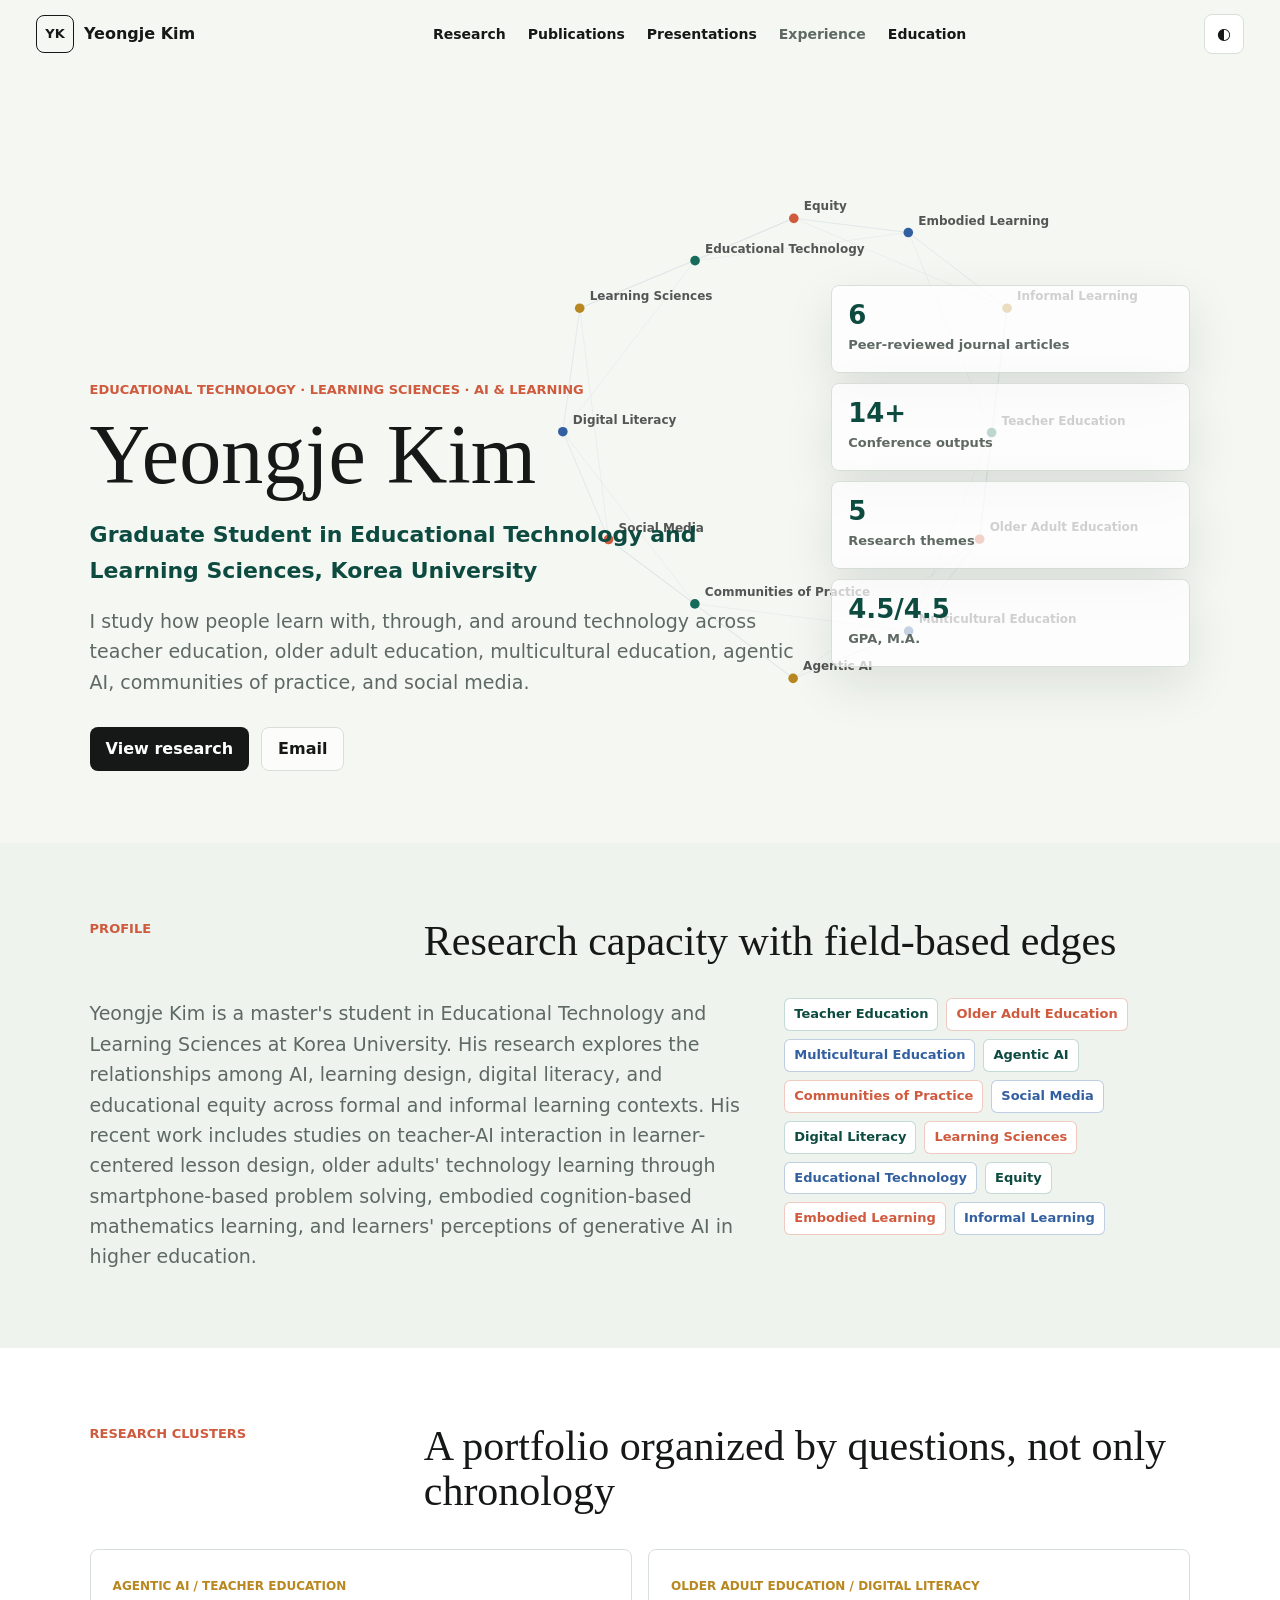
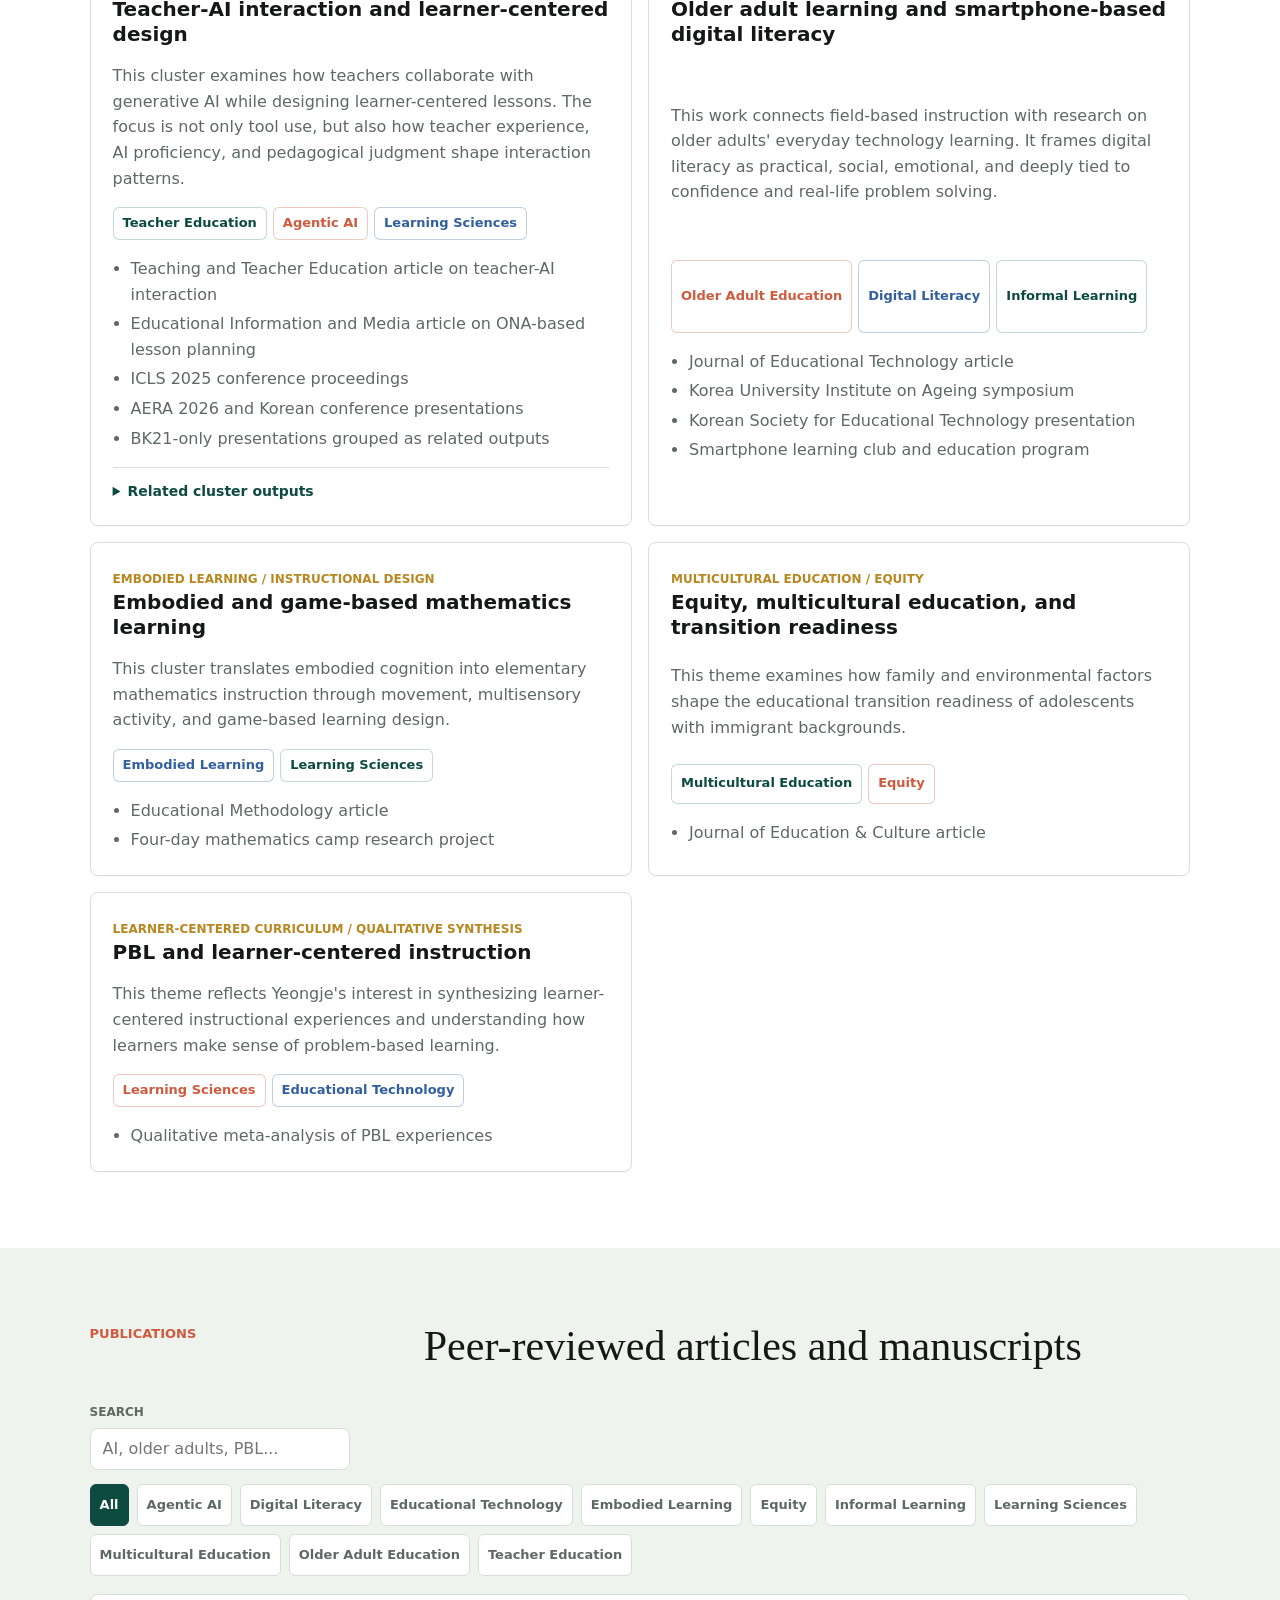
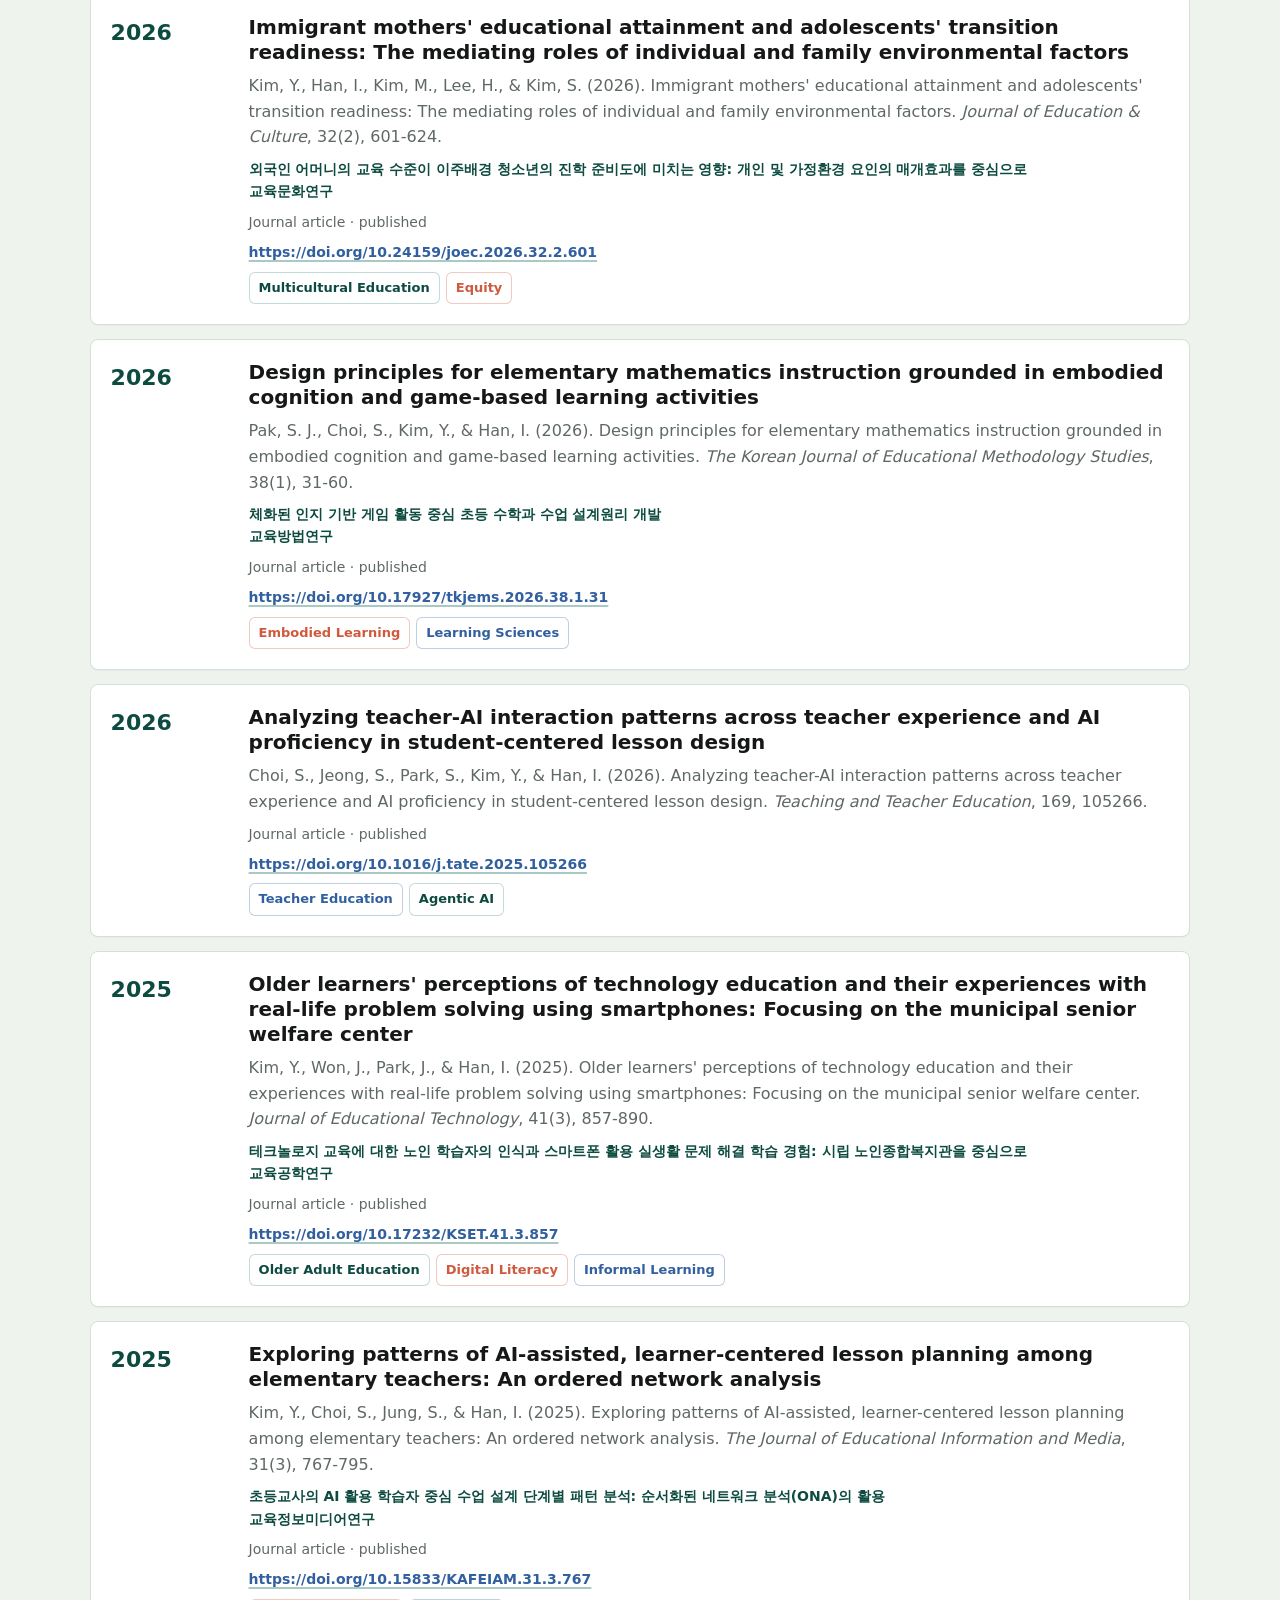
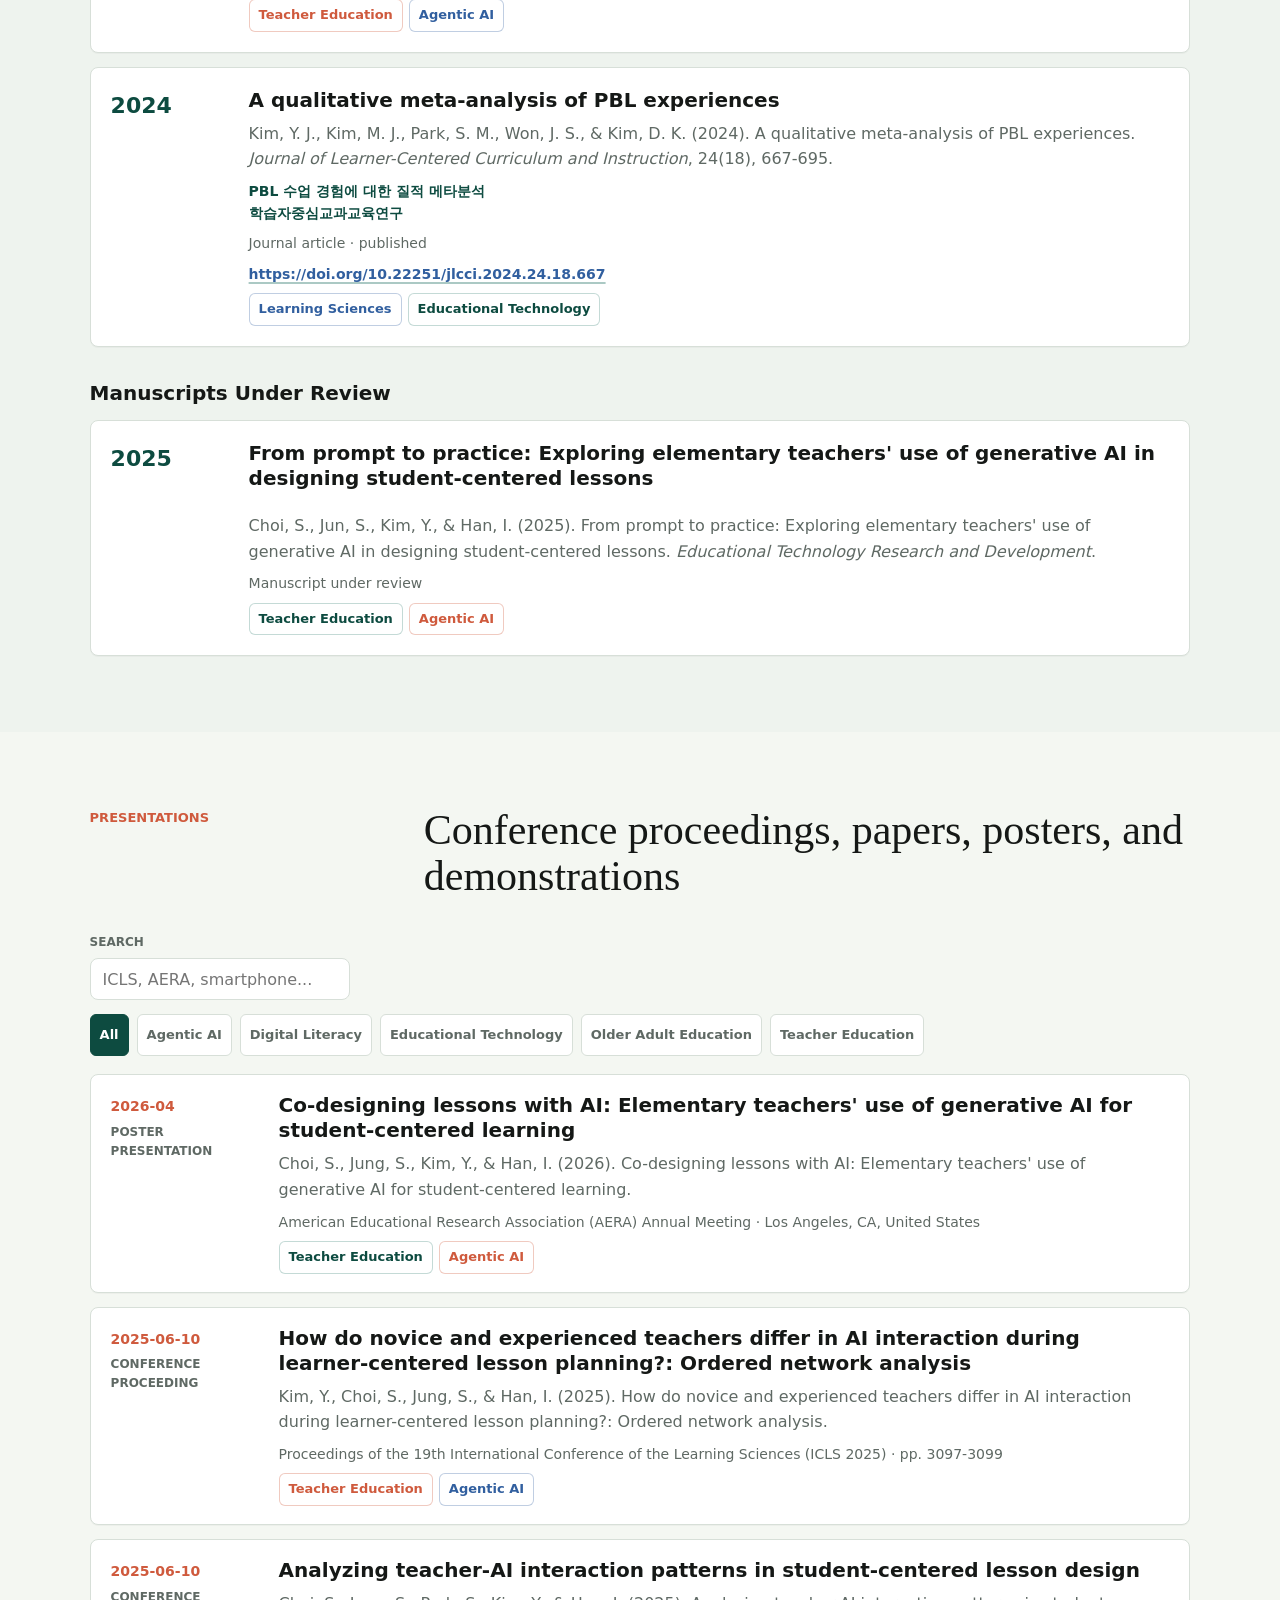
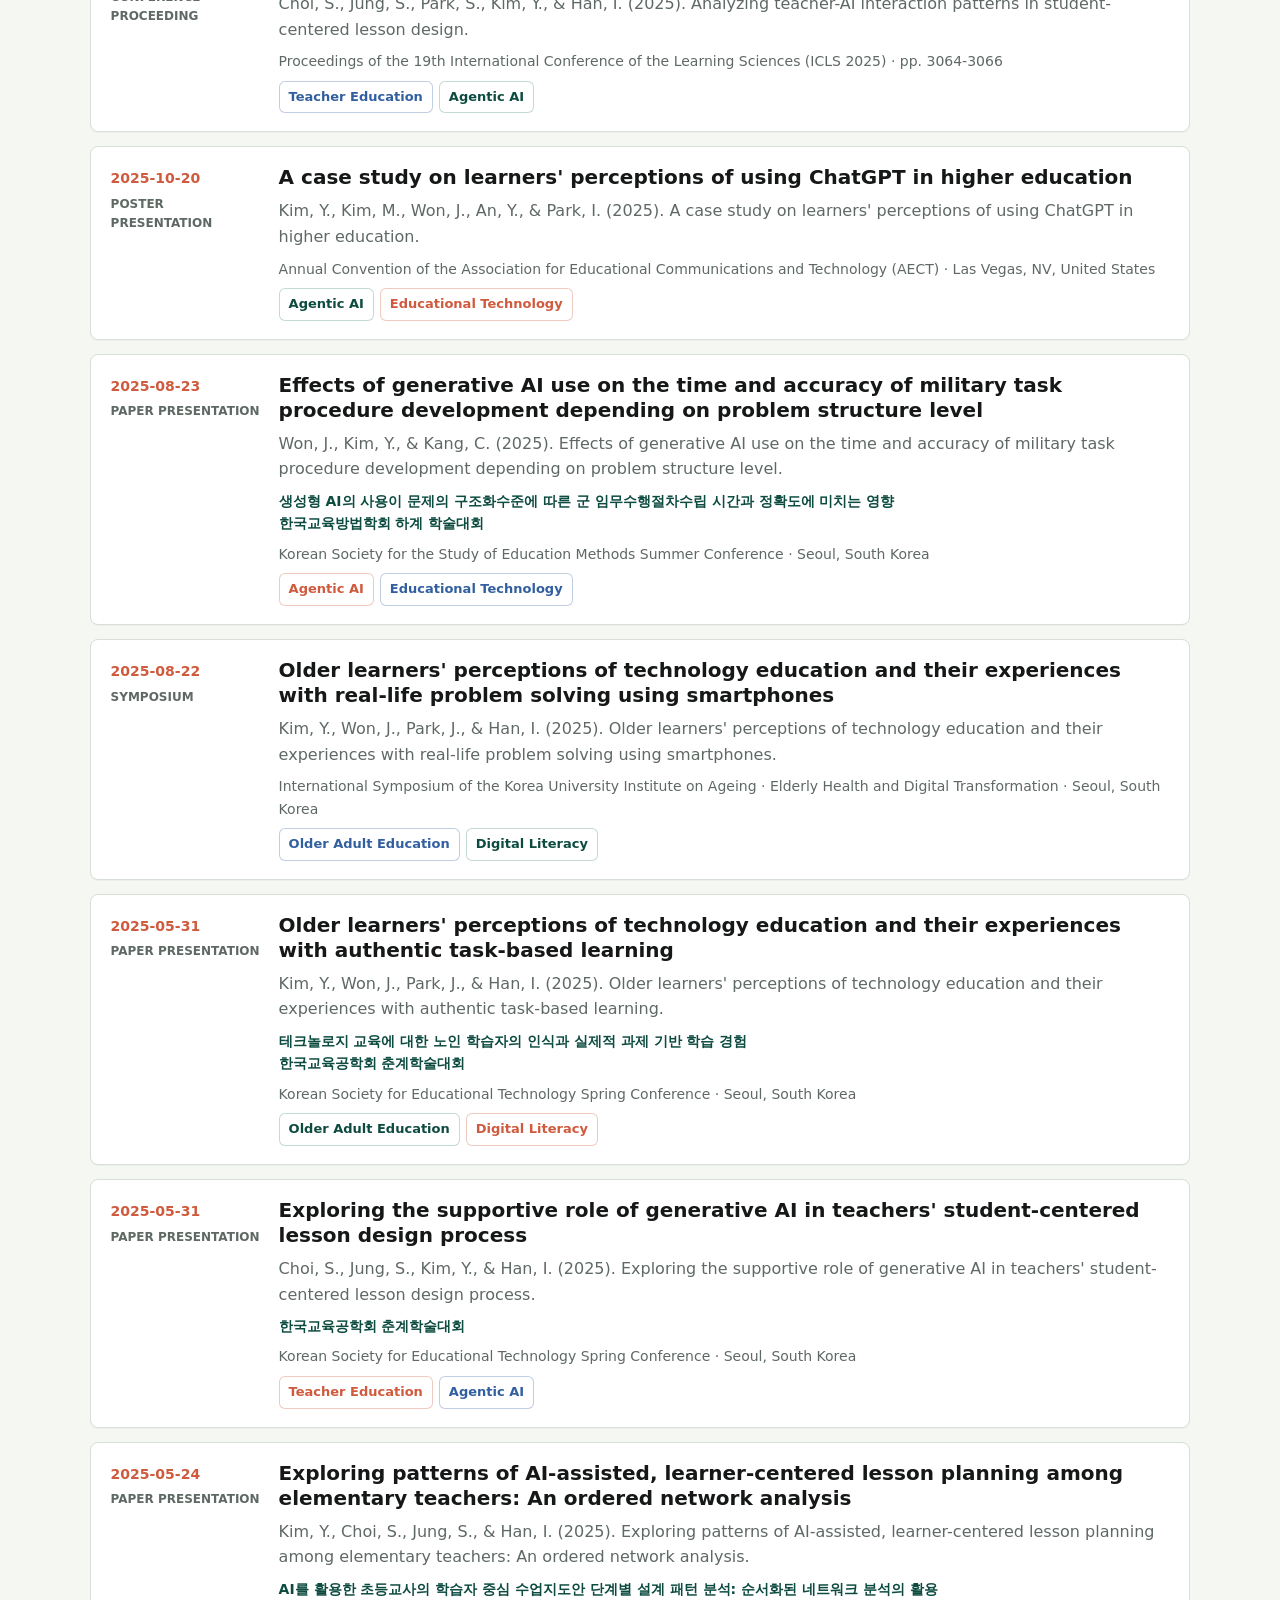
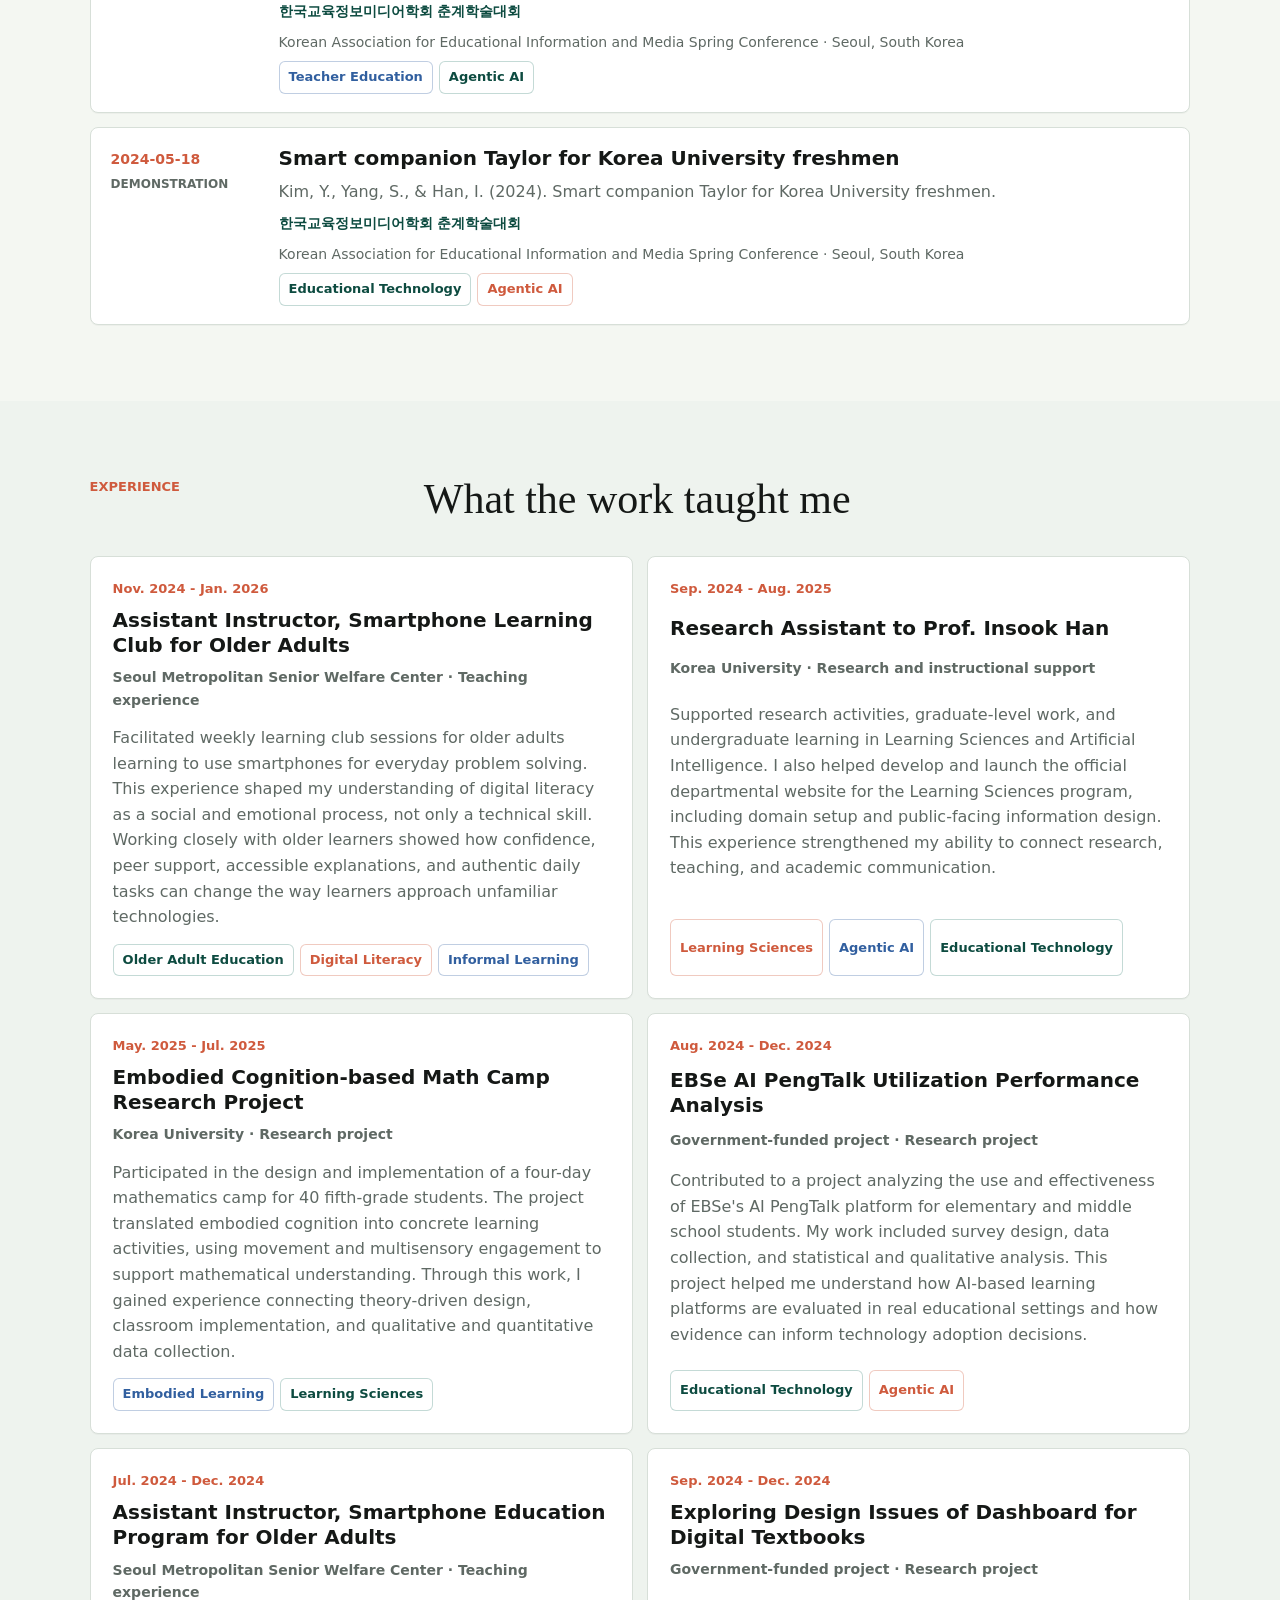
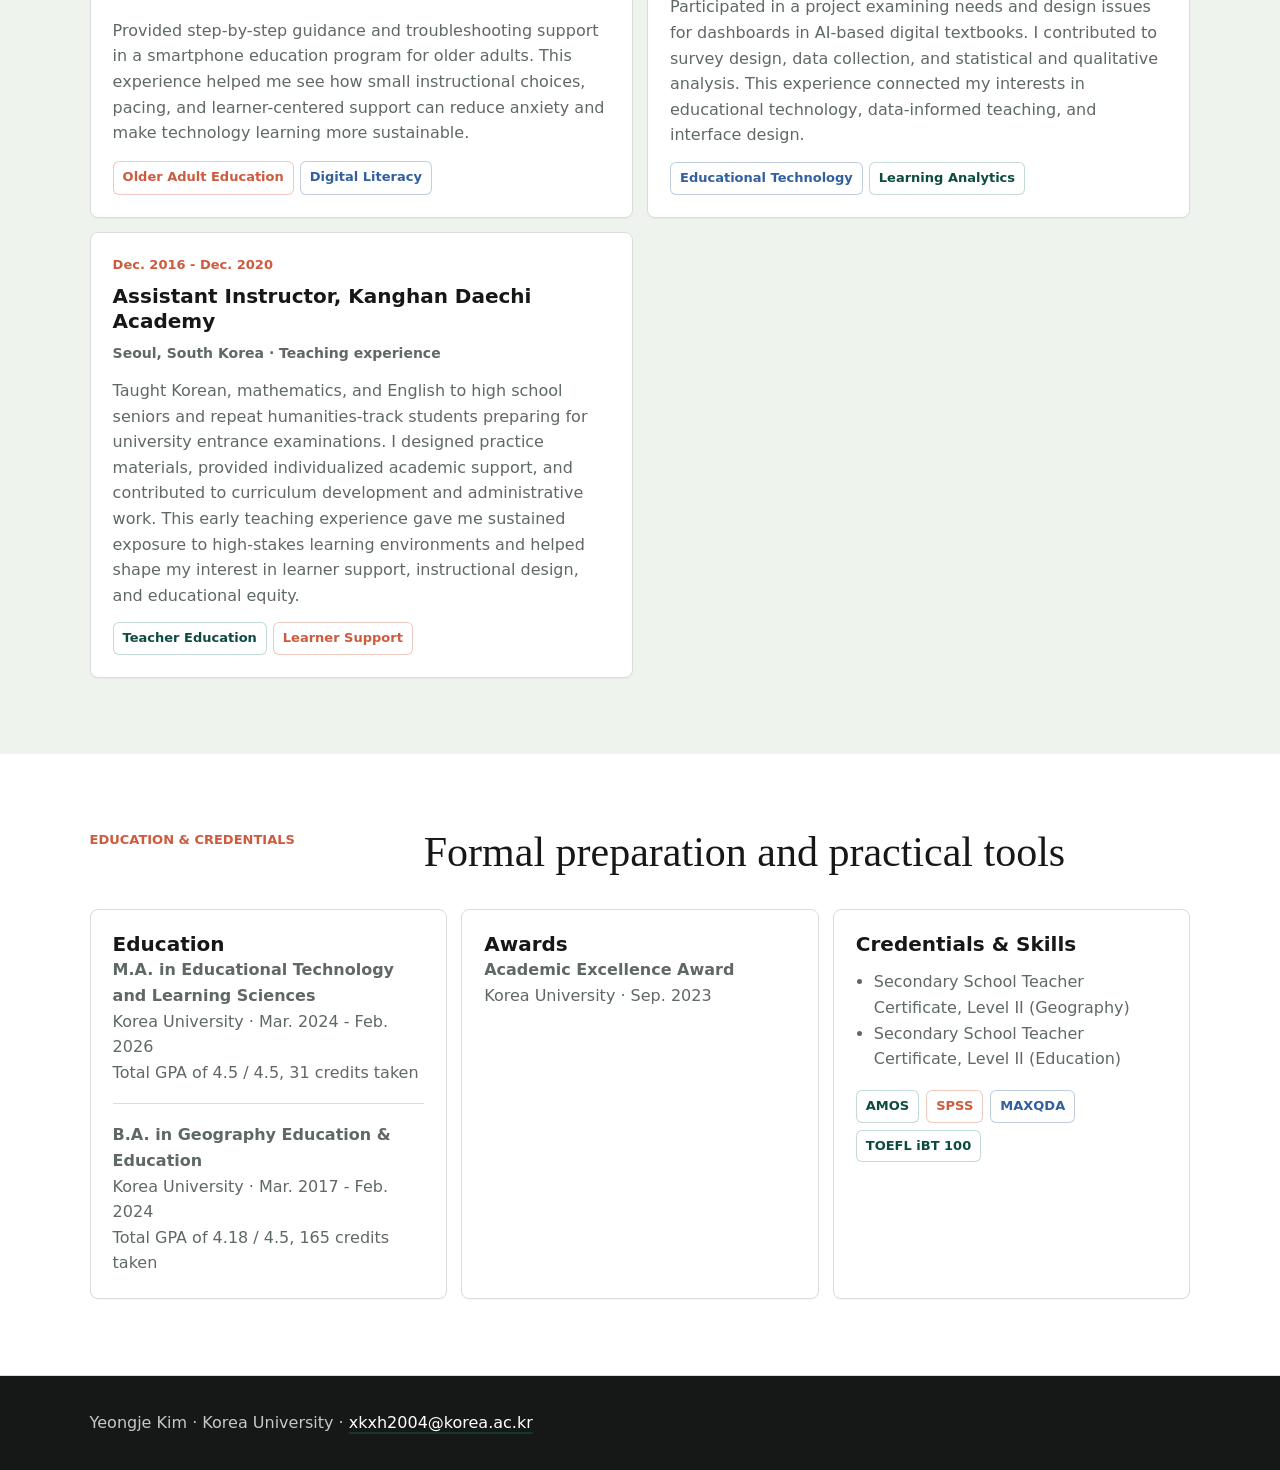
==== index.html @ a405fc39 "Add files via upload" ====
<!doctype html>
<html lang="en">
  <head>
    <meta charset="utf-8" />
    <meta name="viewport" content="width=device-width, initial-scale=1" />
    <meta
      name="description"
      content="Yeongje Kim - CV portfolio for educational technology, learning sciences, teacher education, older adult education, and agentic AI research."
    />
    <title>Yeongje Kim | Educational Technology & Learning Sciences</title>
    <link rel="stylesheet" href="./styles.css" />
  </head>
  <body>
    <canvas id="hero-canvas" aria-hidden="true"></canvas>

    <header class="site-header" data-elevate>
      <a class="brand" href="#top" aria-label="Yeongje Kim home">
        <span class="brand-mark">YK</span>
        <span class="brand-name">Yeongje Kim</span>
      </a>
      <nav class="nav" aria-label="Primary navigation">
        <a href="#research">Research</a>
        <a href="#publications">Publications</a>
        <a href="#presentations">Presentations</a>
        <a href="#experience">Experience</a>
        <a href="#education">Education</a>
      </nav>
      <button class="icon-button" id="theme-toggle" type="button" aria-label="Toggle color theme" title="Toggle theme">
        <span aria-hidden="true">◐</span>
      </button>
    </header>

    <main id="top">
      <section class="hero" aria-labelledby="hero-title">
        <div class="hero-copy">
          <p class="eyebrow">Educational Technology · Learning Sciences · AI & Learning</p>
          <h1 id="hero-title">Yeongje Kim</h1>
          <p class="hero-role">Graduate Student in Educational Technology and Learning Sciences, Korea University</p>
          <p class="hero-text" id="hero-bio"></p>
          <div class="hero-actions">
            <a class="primary-link" href="#publications">View research</a>
            <a class="secondary-link" href="mailto:xkxh2004@korea.ac.kr">Email</a>
          </div>
        </div>
        <div class="hero-meta" aria-label="Profile highlights" id="stats"></div>
      </section>

      <section class="section intro-band" aria-labelledby="about-title">
        <div class="section-heading">
          <p class="eyebrow">Profile</p>
          <h2 id="about-title">Research capacity with field-based edges</h2>
        </div>
        <div class="intro-grid">
          <p id="profile-summary"></p>
          <div class="interest-cloud" id="interest-cloud" aria-label="Research interests"></div>
        </div>
      </section>

      <section class="section" id="research" aria-labelledby="research-title">
        <div class="section-heading">
          <p class="eyebrow">Research Clusters</p>
          <h2 id="research-title">A portfolio organized by questions, not only chronology</h2>
        </div>
        <div class="cluster-grid" id="cluster-grid"></div>
      </section>

      <section class="section workbench" id="publications" aria-labelledby="publications-title">
        <div class="section-heading">
          <p class="eyebrow">Publications</p>
          <h2 id="publications-title">Peer-reviewed articles and manuscripts</h2>
        </div>
        <div class="toolbar" aria-label="Publication filters">
          <label class="search-box">
            <span>Search</span>
            <input id="publication-search" type="search" autocomplete="off" placeholder="AI, older adults, PBL..." />
          </label>
          <div class="segmented" id="publication-filters" aria-label="Filter publications by theme"></div>
        </div>
        <div class="publication-list" id="publication-list"></div>
        <div class="subsection" id="manuscripts-wrap">
          <h3>Manuscripts Under Review</h3>
          <div class="publication-list compact" id="manuscript-list"></div>
        </div>
      </section>

      <section class="section workbench" id="presentations" aria-labelledby="presentations-title">
        <div class="section-heading">
          <p class="eyebrow">Presentations</p>
          <h2 id="presentations-title">Conference proceedings, papers, posters, and demonstrations</h2>
        </div>
        <div class="toolbar" aria-label="Presentation filters">
          <label class="search-box">
            <span>Search</span>
            <input id="presentation-search" type="search" autocomplete="off" placeholder="ICLS, AERA, smartphone..." />
          </label>
          <div class="segmented" id="presentation-filters" aria-label="Filter presentations by theme"></div>
        </div>
        <div class="timeline-list" id="presentation-list"></div>
      </section>

      <section class="section" id="experience" aria-labelledby="experience-title">
        <div class="section-heading">
          <p class="eyebrow">Experience</p>
          <h2 id="experience-title">What the work taught me</h2>
        </div>
        <div class="experience-list" id="experience-list"></div>
      </section>

      <section class="section education-section" id="education" aria-labelledby="education-title">
        <div class="section-heading">
          <p class="eyebrow">Education & Credentials</p>
          <h2 id="education-title">Formal preparation and practical tools</h2>
        </div>
        <div class="education-layout">
          <div class="education-card">
            <h3>Education</h3>
            <div id="education-list"></div>
          </div>
          <div class="education-card">
            <h3>Awards</h3>
            <div id="award-list"></div>
          </div>
          <div class="education-card">
            <h3>Credentials & Skills</h3>
            <div id="credential-list"></div>
            <div class="skill-row" id="skill-list"></div>
          </div>
        </div>
      </section>
    </main>

    <footer class="footer">
      <p>Yeongje Kim · Korea University · <a href="mailto:xkxh2004@korea.ac.kr">xkxh2004@korea.ac.kr</a></p>
    </footer>

    <script src="./data.js"></script>
    <script src="./script.js"></script>
  </body>
</html>
---- styles.css ----
:root {
  color-scheme: light;
  --bg: #f4f7f2;
  --surface: #ffffff;
  --surface-2: #eef3ee;
  --ink: #151816;
  --muted: #5f6964;
  --line: #d7dfd8;
  --green: #176b5b;
  --green-dark: #0d4b40;
  --coral: #cf5a3d;
  --mustard: #b8871f;
  --blue: #315f9f;
  --shadow: 0 18px 50px rgba(19, 28, 23, 0.1);
  --focus: 0 0 0 3px rgba(207, 90, 61, 0.28);
}

:root[data-theme="dark"] {
  color-scheme: dark;
  --bg: #151816;
  --surface: #1f2421;
  --surface-2: #252d28;
  --ink: #f5f7f3;
  --muted: #b7c2bb;
  --line: #39433d;
  --green: #6fc1aa;
  --green-dark: #9bd9c8;
  --coral: #f09775;
  --mustard: #e2bd61;
  --blue: #8fb5e8;
  --shadow: 0 18px 50px rgba(0, 0, 0, 0.24);
  --focus: 0 0 0 3px rgba(240, 151, 117, 0.35);
}

* {
  box-sizing: border-box;
}

html {
  scroll-behavior: smooth;
}

body {
  margin: 0;
  background: var(--bg);
  color: var(--ink);
  font-family:
    Inter, ui-sans-serif, system-ui, -apple-system, BlinkMacSystemFont, "Segoe UI",
    "Noto Sans KR", sans-serif;
  font-size: 16px;
  line-height: 1.6;
  letter-spacing: 0;
}

button,
input {
  font: inherit;
}

a {
  color: inherit;
  text-decoration-color: rgba(23, 107, 91, 0.36);
  text-decoration-thickness: 2px;
  text-underline-offset: 0.22em;
}

a:hover {
  color: var(--green-dark);
  text-decoration-color: var(--coral);
}

:focus-visible {
  outline: none;
  box-shadow: var(--focus);
}

#hero-canvas {
  position: fixed;
  inset: 0;
  z-index: -1;
  width: 100%;
  height: 100%;
  background: var(--bg);
}

:root[data-theme="dark"] #hero-canvas {
  background: var(--bg);
}

.site-header {
  position: sticky;
  top: 0;
  z-index: 20;
  display: grid;
  grid-template-columns: auto 1fr auto;
  align-items: center;
  gap: 24px;
  padding: 14px 36px;
  border-bottom: 1px solid transparent;
  background: rgba(244, 247, 242, 0.82);
  backdrop-filter: blur(16px);
}

:root[data-theme="dark"] .site-header {
  background: rgba(21, 24, 22, 0.78);
}

.site-header.is-elevated {
  border-bottom-color: var(--line);
}

.brand {
  display: inline-flex;
  align-items: center;
  gap: 10px;
  text-decoration: none;
}

.brand-mark {
  display: inline-grid;
  width: 38px;
  height: 38px;
  place-items: center;
  border: 1px solid var(--ink);
  border-radius: 8px;
  color: var(--ink);
  font-size: 13px;
  font-weight: 800;
}

.brand-name {
  font-weight: 800;
}

.nav {
  display: flex;
  justify-content: center;
  gap: 22px;
}

.nav a {
  color: var(--muted);
  font-size: 14px;
  font-weight: 700;
  text-decoration: none;
}

.nav a:hover,
.nav a.is-active {
  color: var(--ink);
}

.icon-button {
  display: inline-grid;
  width: 40px;
  height: 40px;
  place-items: center;
  border: 1px solid var(--line);
  border-radius: 8px;
  background: var(--surface);
  color: var(--ink);
  cursor: pointer;
}

.hero {
  min-height: 86svh;
  display: grid;
  grid-template-columns: minmax(0, 1.1fr) minmax(260px, 0.56fr);
  align-items: end;
  gap: 36px;
  padding: 112px 7vw 72px;
}

.hero-copy {
  max-width: 890px;
}

.eyebrow {
  margin: 0 0 14px;
  color: var(--coral);
  font-size: 13px;
  font-weight: 800;
  text-transform: uppercase;
}

h1,
h2,
h3,
p {
  overflow-wrap: anywhere;
}

h1 {
  margin: 0;
  font-family: Georgia, "Times New Roman", serif;
  font-size: 84px;
  line-height: 0.96;
  font-weight: 500;
  letter-spacing: 0;
}

.hero-role {
  max-width: 780px;
  margin: 22px 0 0;
  color: var(--green-dark);
  font-size: 22px;
  font-weight: 750;
}

.hero-text {
  max-width: 780px;
  margin: 18px 0 0;
  color: var(--muted);
  font-size: 19px;
}

.hero-actions {
  display: flex;
  flex-wrap: wrap;
  gap: 12px;
  margin-top: 30px;
}

.primary-link,
.secondary-link {
  display: inline-flex;
  align-items: center;
  min-height: 44px;
  padding: 0 16px;
  border-radius: 8px;
  font-weight: 800;
  text-decoration: none;
}

.primary-link {
  background: var(--ink);
  color: var(--surface);
}

.primary-link:hover {
  color: var(--surface);
  background: var(--green-dark);
}

.secondary-link {
  border: 1px solid var(--line);
  background: rgba(255, 255, 255, 0.68);
}

:root[data-theme="dark"] .secondary-link {
  background: rgba(31, 36, 33, 0.74);
}

.hero-meta {
  display: grid;
  gap: 10px;
  align-self: center;
}

.stat-tile {
  padding: 16px;
  border: 1px solid var(--line);
  border-radius: 8px;
  background: rgba(255, 255, 255, 0.72);
  box-shadow: var(--shadow);
}

:root[data-theme="dark"] .stat-tile {
  background: rgba(31, 36, 33, 0.74);
}

.stat-tile strong {
  display: block;
  color: var(--green-dark);
  font-size: 26px;
  line-height: 1;
}

.stat-tile span {
  display: block;
  margin-top: 7px;
  color: var(--muted);
  font-size: 13px;
  font-weight: 700;
}

.section {
  padding: 76px 7vw;
  background: var(--surface);
}

.section:nth-of-type(even) {
  background: var(--surface-2);
}

.section-heading {
  display: grid;
  grid-template-columns: minmax(180px, 0.28fr) minmax(0, 0.72fr);
  gap: 36px;
  align-items: start;
  max-width: 1180px;
  margin: 0 auto 34px;
}

.section-heading h2 {
  margin: 0;
  font-family: Georgia, "Times New Roman", serif;
  font-size: 42px;
  line-height: 1.08;
  font-weight: 500;
}

.intro-grid {
  display: grid;
  grid-template-columns: minmax(0, 0.62fr) minmax(260px, 0.38fr);
  gap: 32px;
  max-width: 1180px;
  margin: 0 auto;
}

.intro-grid p {
  margin: 0;
  color: var(--muted);
  font-size: 19px;
}

.interest-cloud {
  display: flex;
  flex-wrap: wrap;
  align-content: start;
  gap: 8px;
}

.tag,
.filter-button {
  display: inline-flex;
  align-items: center;
  min-height: 30px;
  padding: 5px 9px;
  border: 1px solid var(--line);
  border-radius: 6px;
  background: var(--surface);
  color: var(--muted);
  font-size: 13px;
  font-weight: 750;
}

.tag[data-tone="green"] {
  border-color: rgba(23, 107, 91, 0.25);
  color: var(--green-dark);
}

.tag[data-tone="coral"] {
  border-color: rgba(207, 90, 61, 0.32);
  color: var(--coral);
}

.tag[data-tone="blue"] {
  border-color: rgba(49, 95, 159, 0.3);
  color: var(--blue);
}

.cluster-grid {
  display: grid;
  grid-template-columns: repeat(2, minmax(0, 1fr));
  gap: 16px;
  max-width: 1180px;
  margin: 0 auto;
}

.cluster-card,
.publication-item,
.experience-item,
.education-card,
.presentation-item {
  border: 1px solid var(--line);
  border-radius: 8px;
  background: var(--surface);
  box-shadow: 0 1px 0 rgba(20, 24, 22, 0.03);
}

.cluster-card {
  display: grid;
  gap: 16px;
  padding: 22px;
}

.cluster-card h3,
.publication-item h3,
.experience-item h3,
.education-card h3,
.presentation-item h3,
.subsection h3 {
  margin: 0;
  font-size: 20px;
  line-height: 1.25;
}

.cluster-kicker {
  color: var(--mustard);
  font-size: 12px;
  font-weight: 850;
  text-transform: uppercase;
}

.cluster-card p,
.publication-item p,
.experience-item p,
.presentation-item p,
.education-card p {
  margin: 0;
  color: var(--muted);
}

.cluster-output {
  margin: 0;
  padding-left: 18px;
  color: var(--muted);
}

.cluster-output li + li {
  margin-top: 4px;
}

details {
  border-top: 1px solid var(--line);
  padding-top: 12px;
}

summary {
  color: var(--green-dark);
  cursor: pointer;
  font-size: 14px;
  font-weight: 850;
}

.workbench {
  background: var(--bg);
}

.toolbar {
  display: flex;
  flex-wrap: wrap;
  gap: 14px;
  align-items: end;
  max-width: 1180px;
  margin: 0 auto 18px;
}

.search-box {
  display: grid;
  gap: 6px;
  min-width: 260px;
}

.search-box span {
  color: var(--muted);
  font-size: 12px;
  font-weight: 800;
  text-transform: uppercase;
}

.search-box input {
  width: 100%;
  min-height: 42px;
  border: 1px solid var(--line);
  border-radius: 8px;
  background: var(--surface);
  color: var(--ink);
  padding: 0 12px;
}

.segmented {
  display: flex;
  flex-wrap: wrap;
  gap: 8px;
}

.filter-button {
  min-height: 42px;
  cursor: pointer;
}

.filter-button.is-active {
  border-color: var(--green-dark);
  background: var(--green-dark);
  color: var(--surface);
}

.publication-list,
.timeline-list,
.experience-list,
.education-layout {
  display: grid;
  gap: 14px;
  max-width: 1180px;
  margin: 0 auto;
}

.publication-item {
  display: grid;
  grid-template-columns: 120px minmax(0, 1fr);
  gap: 18px;
  padding: 20px;
}

.publication-year {
  color: var(--green-dark);
  font-size: 22px;
  font-weight: 850;
}

.citation {
  display: grid;
  gap: 8px;
}

.citation-meta {
  color: var(--muted);
  font-size: 14px;
}

.korean-line {
  color: var(--green-dark);
  font-size: 14px;
  font-weight: 700;
}

.doi {
  width: fit-content;
  color: var(--blue);
  font-size: 14px;
  font-weight: 750;
}

.card-tags {
  display: flex;
  flex-wrap: wrap;
  gap: 6px;
}

.subsection {
  max-width: 1180px;
  margin: 34px auto 0;
}

.subsection h3 {
  margin-bottom: 14px;
}

.compact .publication-item {
  grid-template-columns: 120px minmax(0, 1fr);
}

.presentation-item {
  display: grid;
  grid-template-columns: 150px minmax(0, 1fr);
  gap: 18px;
  padding: 18px 20px;
}

.presentation-date {
  color: var(--coral);
  font-size: 14px;
  font-weight: 850;
}

.presentation-type {
  display: block;
  margin-top: 4px;
  color: var(--muted);
  font-size: 12px;
  font-weight: 800;
  text-transform: uppercase;
}

.experience-list {
  grid-template-columns: repeat(2, minmax(0, 1fr));
}

.experience-item {
  display: grid;
  gap: 14px;
  padding: 22px;
}

.experience-top {
  display: grid;
  gap: 8px;
}

.period {
  color: var(--coral);
  font-size: 13px;
  font-weight: 850;
}

.organization {
  color: var(--muted);
  font-size: 14px;
  font-weight: 750;
}

.education-layout {
  grid-template-columns: repeat(3, minmax(0, 1fr));
}

.education-card {
  padding: 22px;
}

.edu-entry + .edu-entry,
.award-entry + .award-entry {
  margin-top: 18px;
  padding-top: 18px;
  border-top: 1px solid var(--line);
}

.edu-degree {
  margin: 14px 0 4px;
  font-weight: 850;
}

.credential-list {
  margin: 12px 0 0;
  padding-left: 18px;
  color: var(--muted);
}

.skill-row {
  display: flex;
  flex-wrap: wrap;
  gap: 7px;
  margin-top: 18px;
}

.footer {
  padding: 34px 7vw;
  border-top: 1px solid var(--line);
  background: var(--ink);
  color: var(--surface);
}

.footer p {
  max-width: 1180px;
  margin: 0 auto;
  color: rgba(255, 255, 255, 0.76);
}

.footer a {
  color: #ffffff;
}

@media (max-width: 980px) {
  .site-header {
    grid-template-columns: auto auto;
    gap: 14px;
    padding: 12px 20px;
  }

  .nav {
    order: 3;
    grid-column: 1 / -1;
    justify-content: flex-start;
    gap: 14px;
    overflow-x: auto;
    padding-bottom: 2px;
  }

  .hero {
    grid-template-columns: 1fr;
    padding: 88px 24px 52px;
  }

  h1 {
    font-size: 54px;
  }

  .hero-role {
    font-size: 19px;
  }

  .hero-text,
  .intro-grid p {
    font-size: 17px;
  }

  .hero-meta {
    grid-template-columns: repeat(2, minmax(0, 1fr));
  }

  .section {
    padding: 58px 24px;
  }

  .section-heading,
  .intro-grid,
  .cluster-grid,
  .experience-list,
  .education-layout {
    grid-template-columns: 1fr;
  }

  .section-heading h2 {
    font-size: 34px;
  }
}

@media (max-width: 640px) {
  .brand-name {
    display: none;
  }

  .nav a {
    font-size: 13px;
    white-space: nowrap;
  }

  h1 {
    font-size: 42px;
  }

  .hero-meta {
    grid-template-columns: 1fr;
  }

  .toolbar {
    align-items: stretch;
  }

  .search-box,
  .segmented,
  .filter-button {
    width: 100%;
  }

  .publication-item,
  .compact .publication-item,
  .presentation-item {
    grid-template-columns: 1fr;
    gap: 8px;
  }

  .publication-year {
    font-size: 18px;
  }
}

@media (prefers-reduced-motion: reduce) {
  html {
    scroll-behavior: auto;
  }

  *,
  *::before,
  *::after {
    animation-duration: 0.01ms !important;
    animation-iteration-count: 1 !important;
    transition-duration: 0.01ms !important;
  }
}
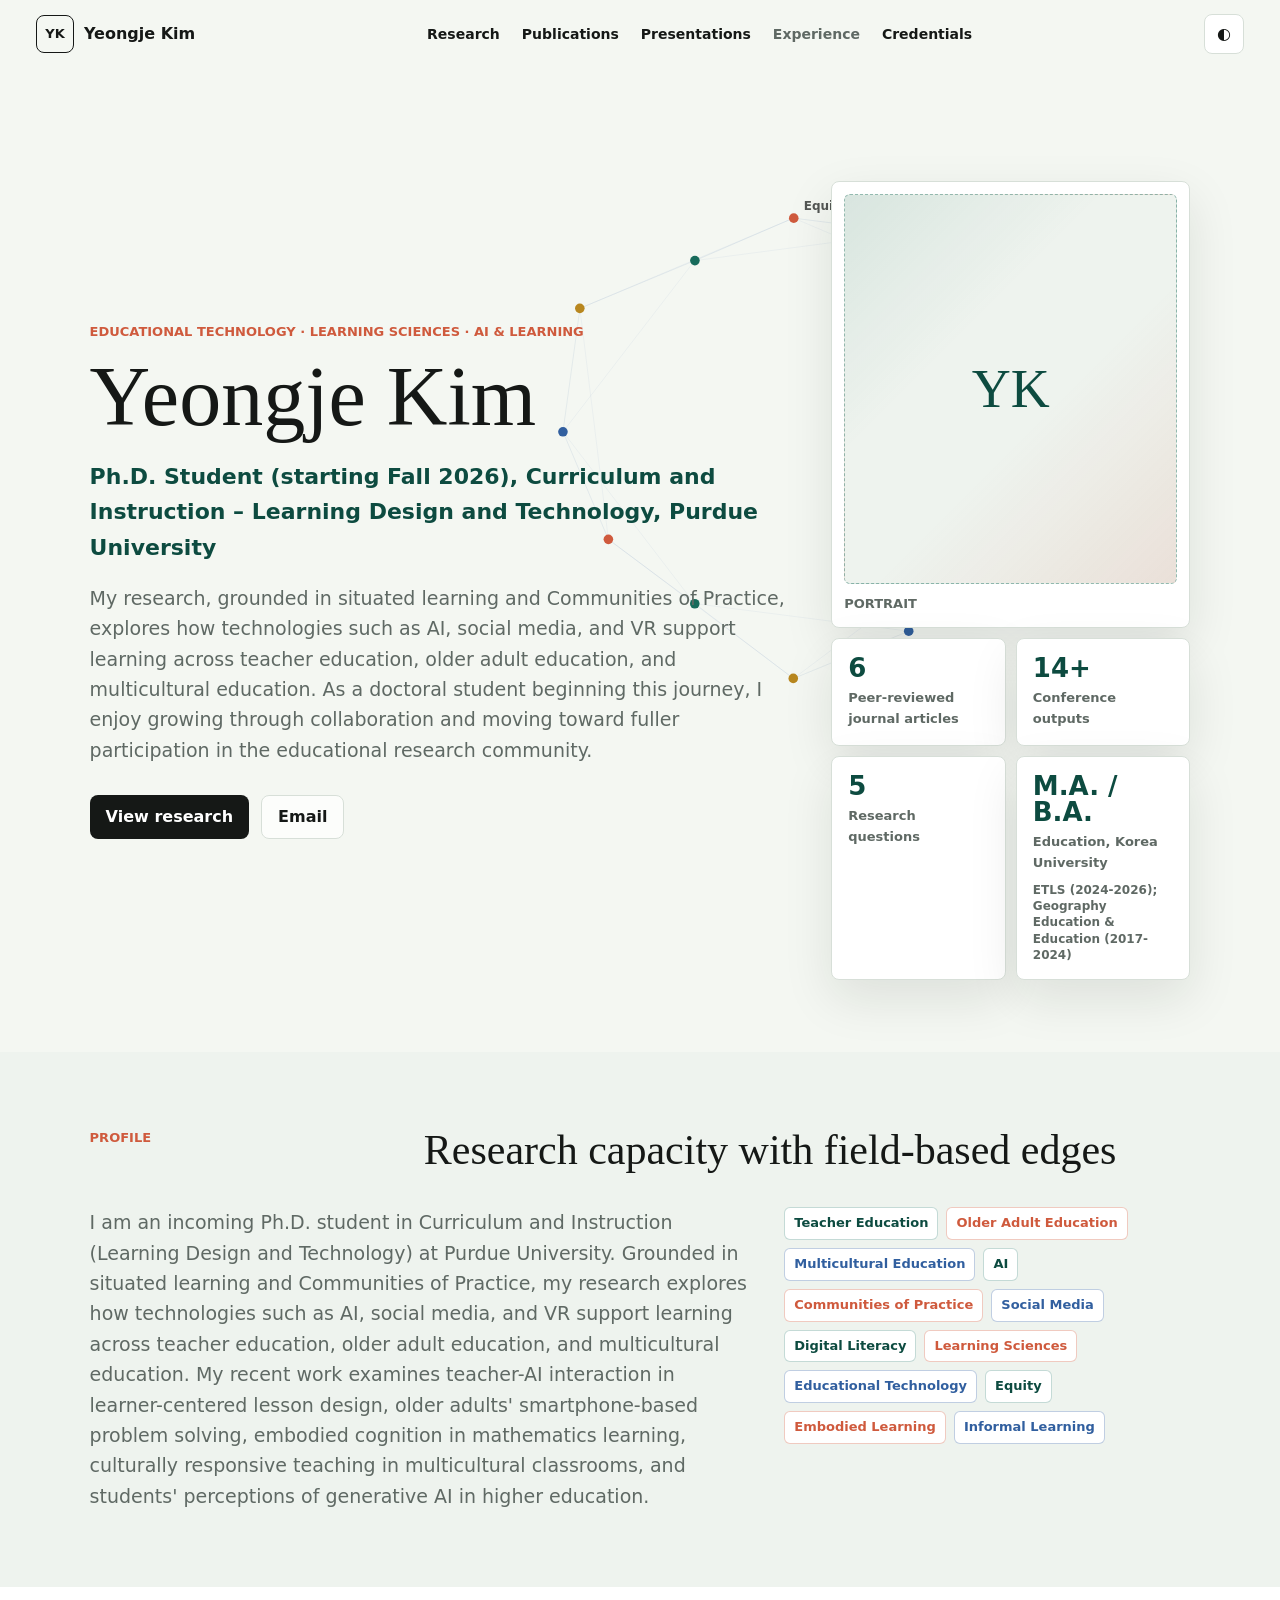
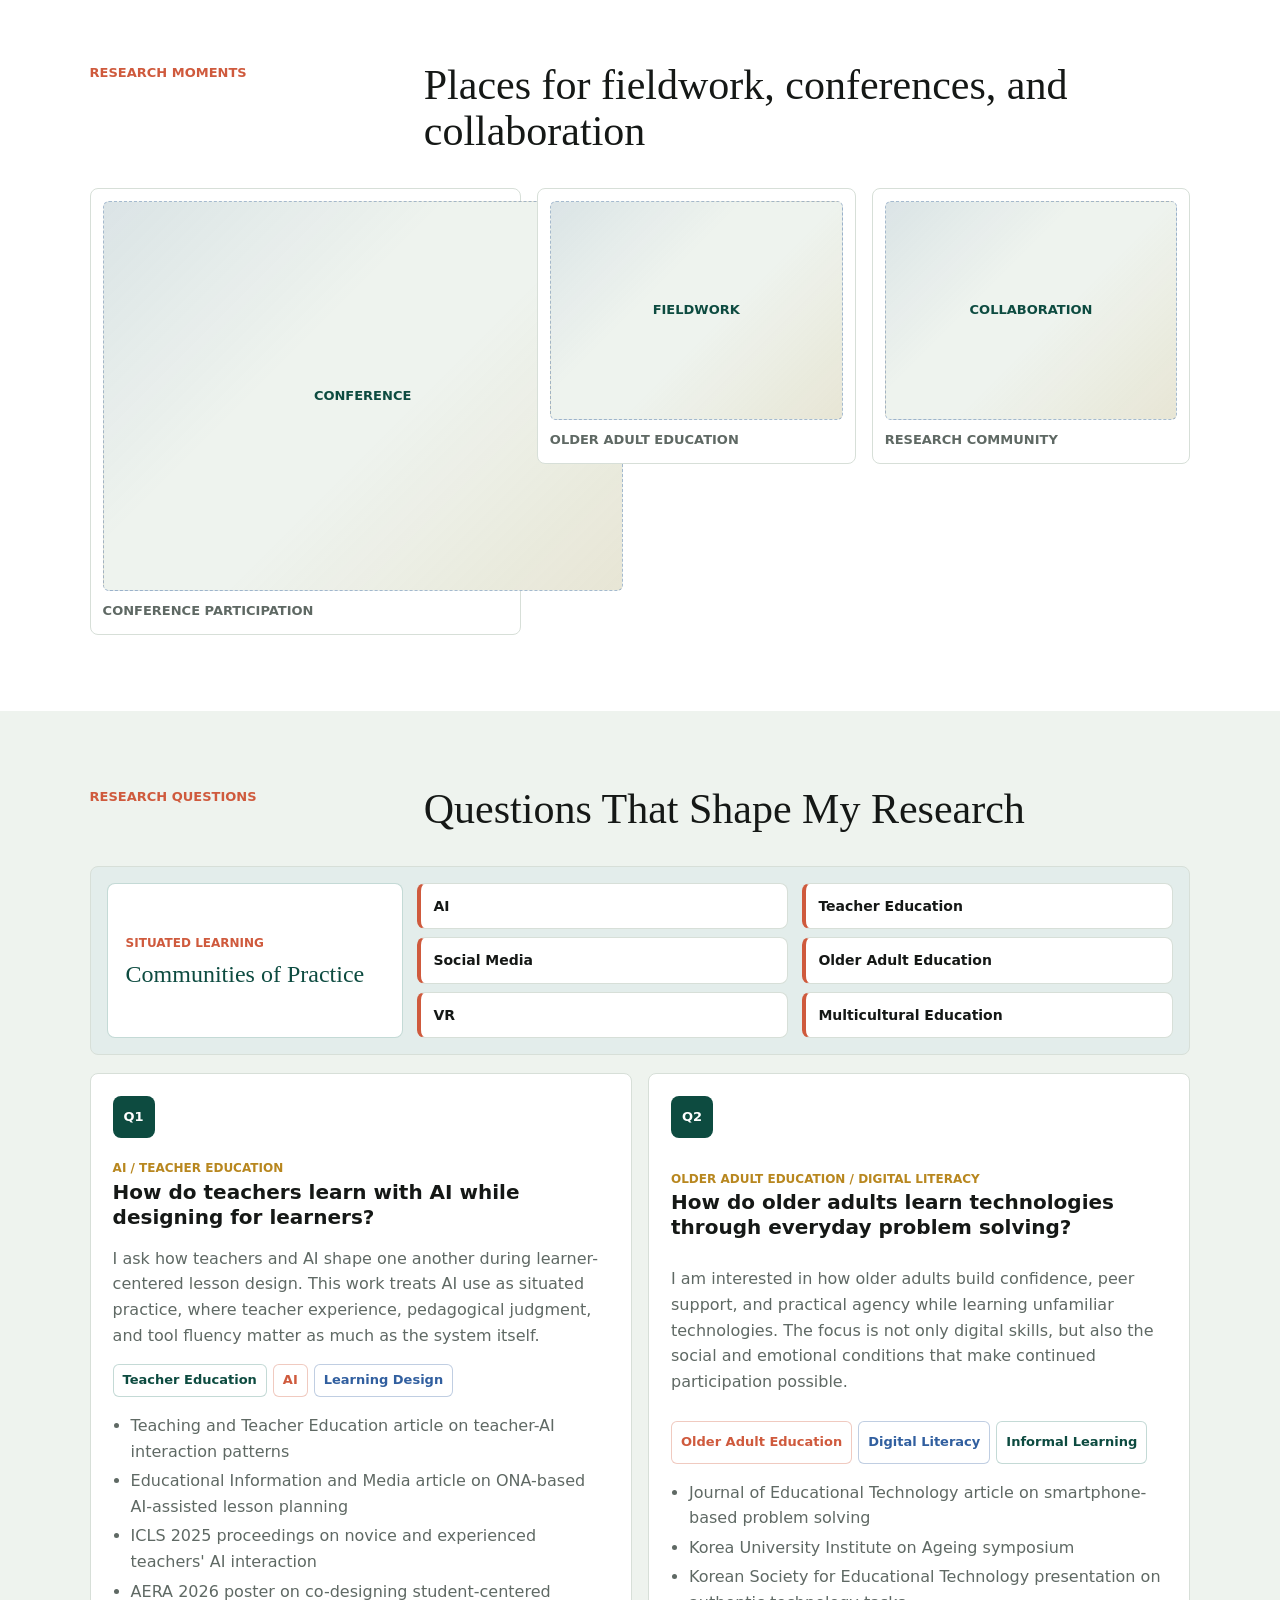
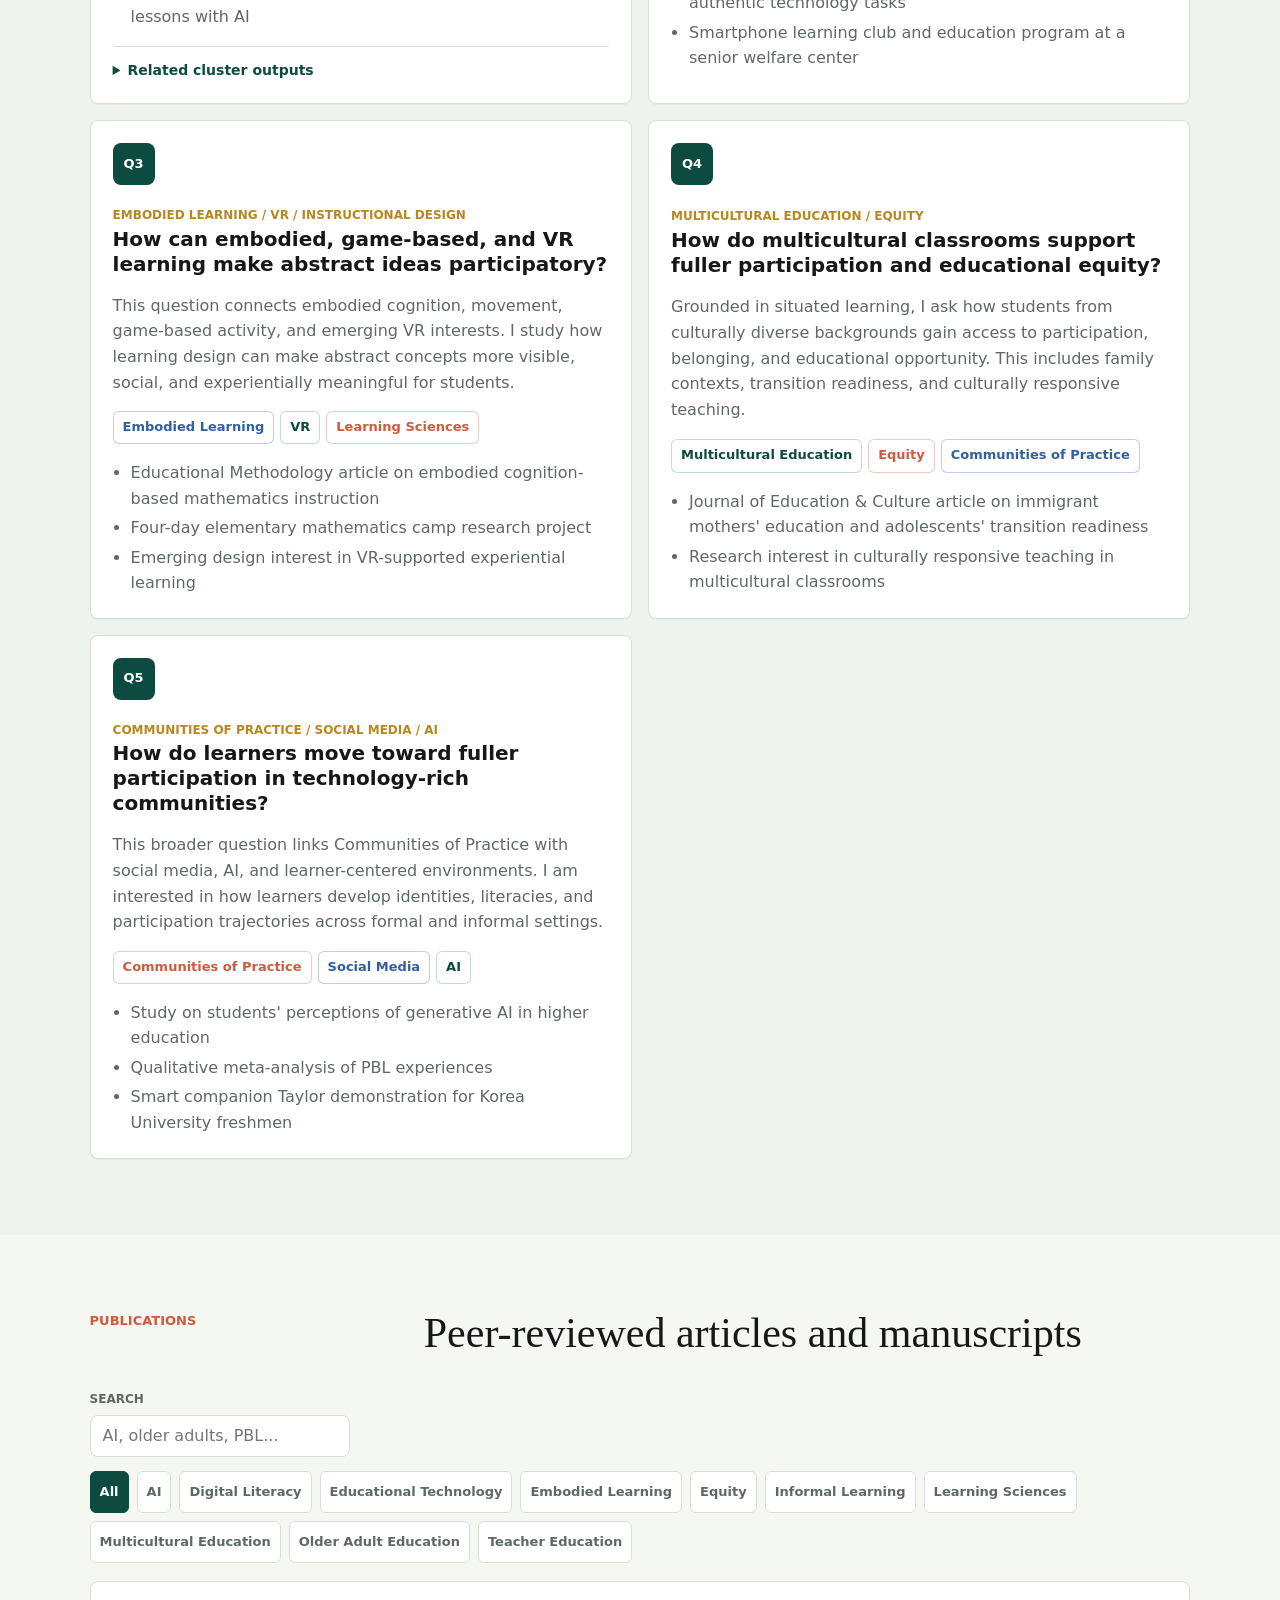
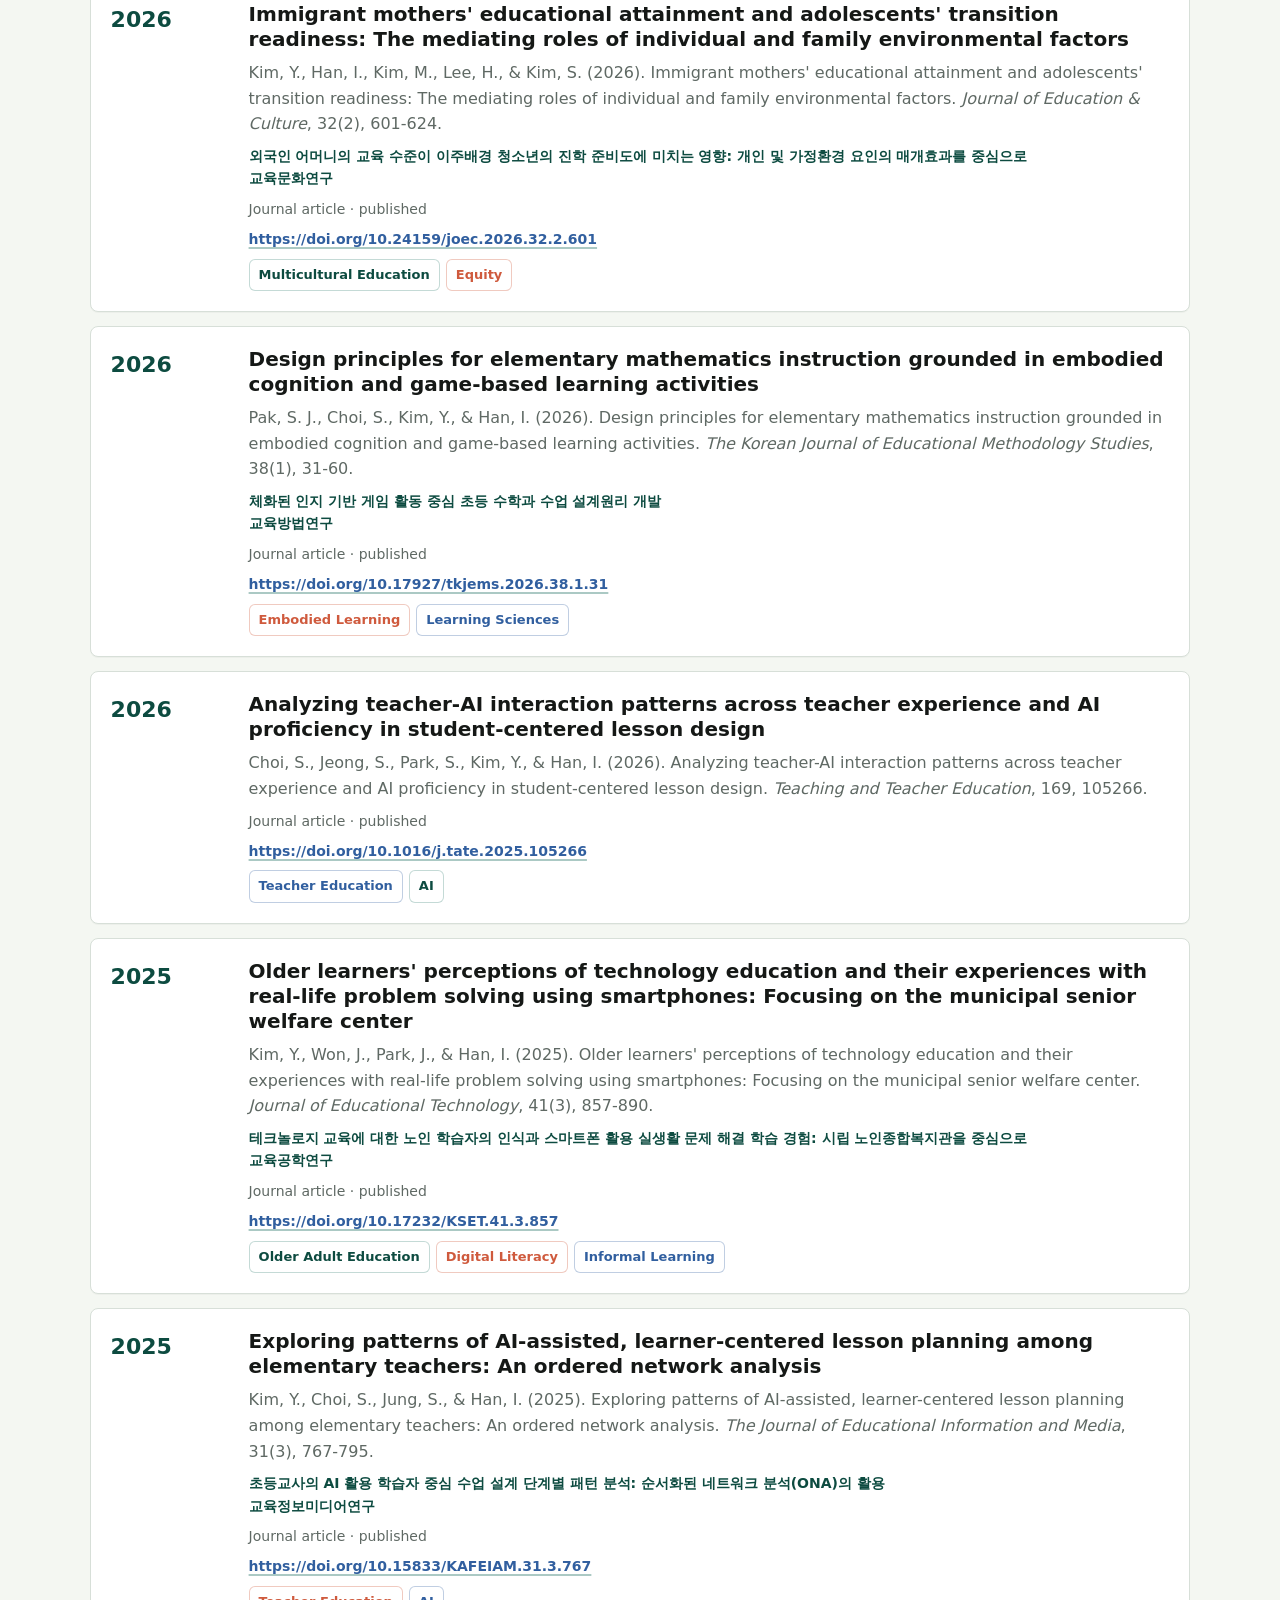
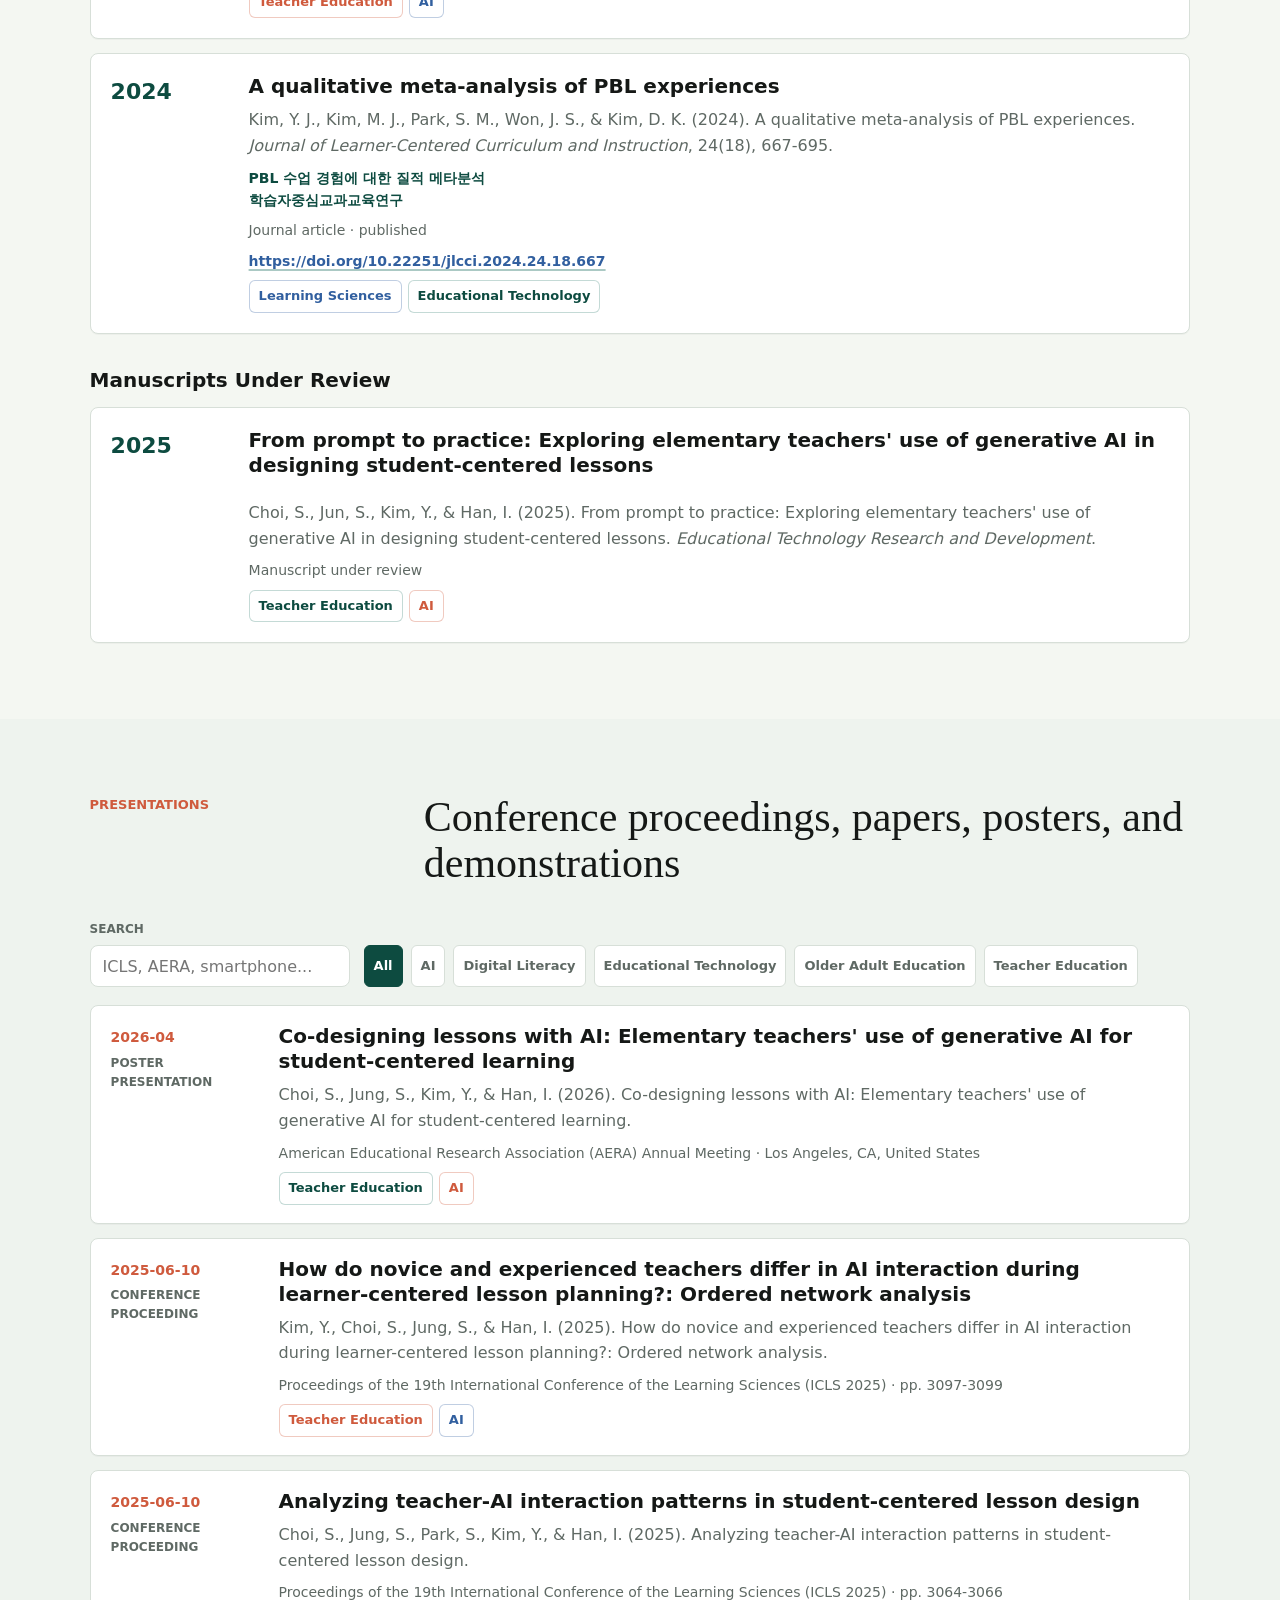
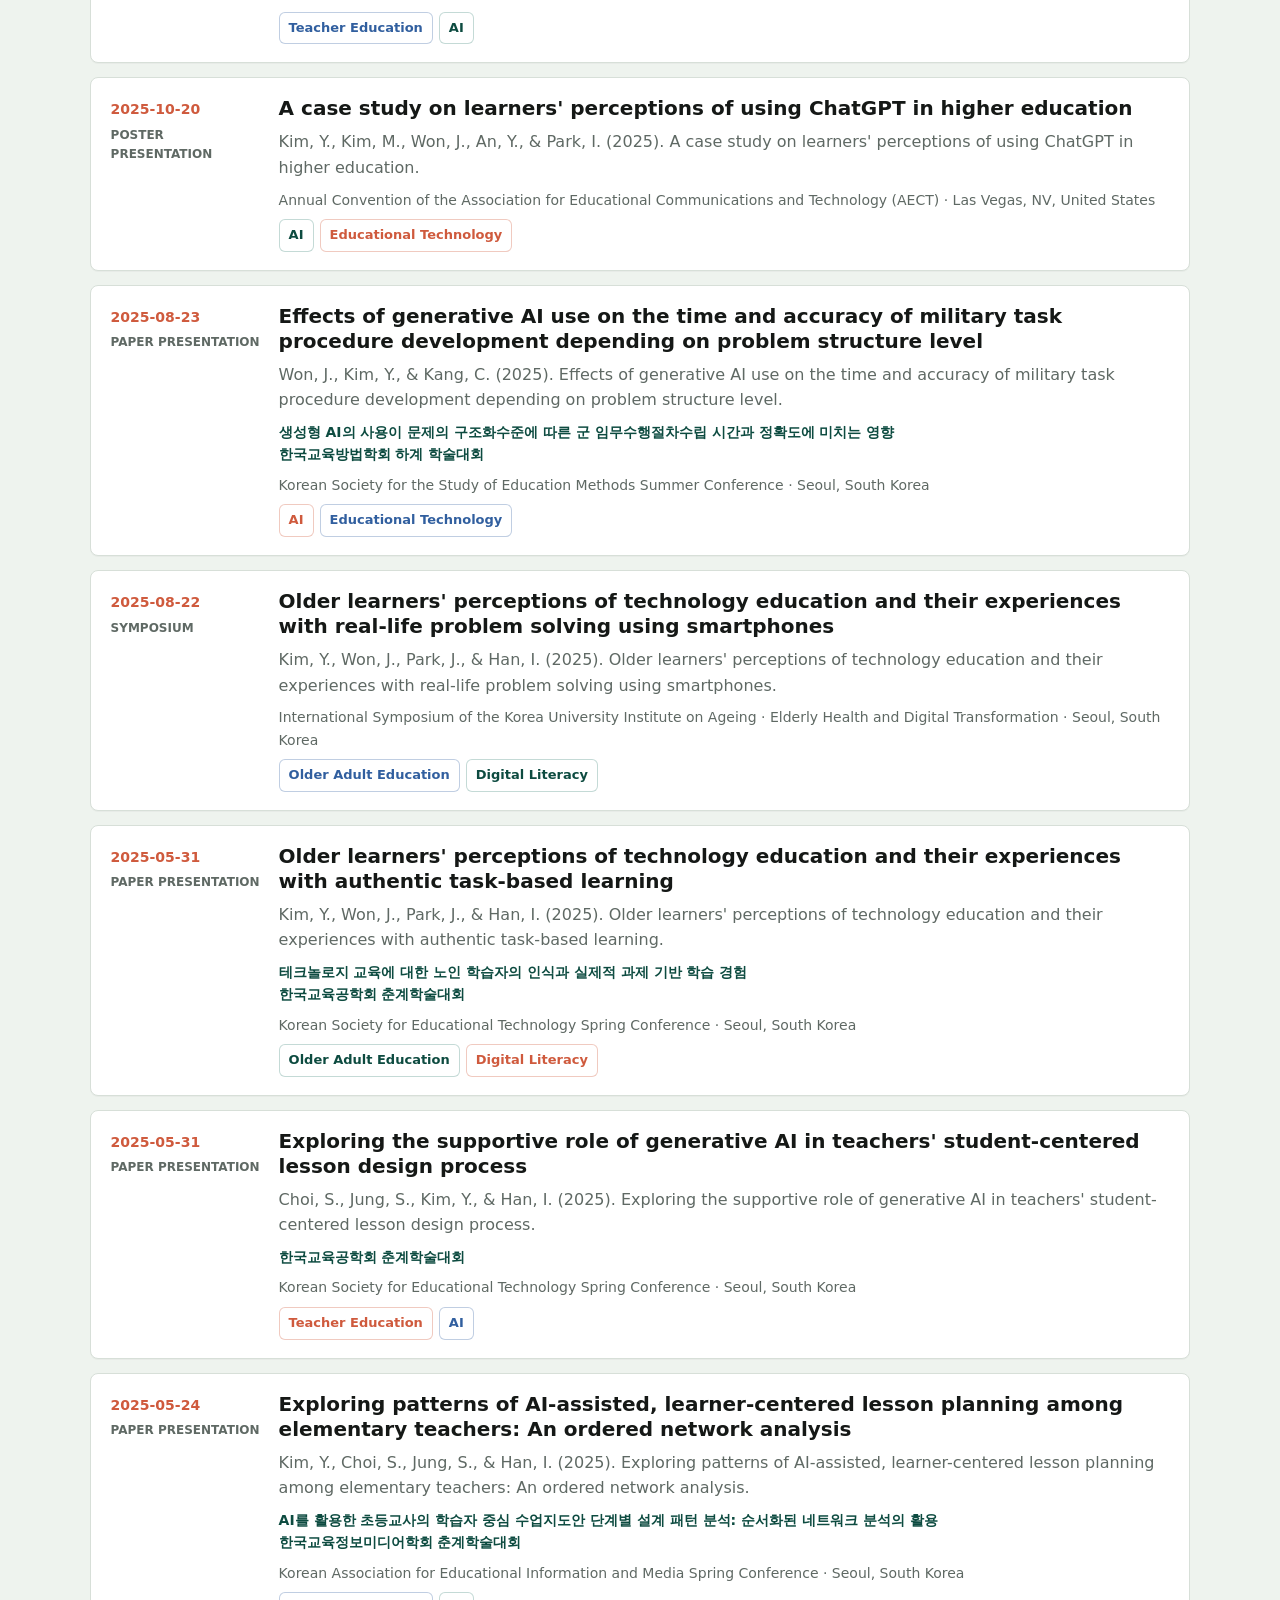
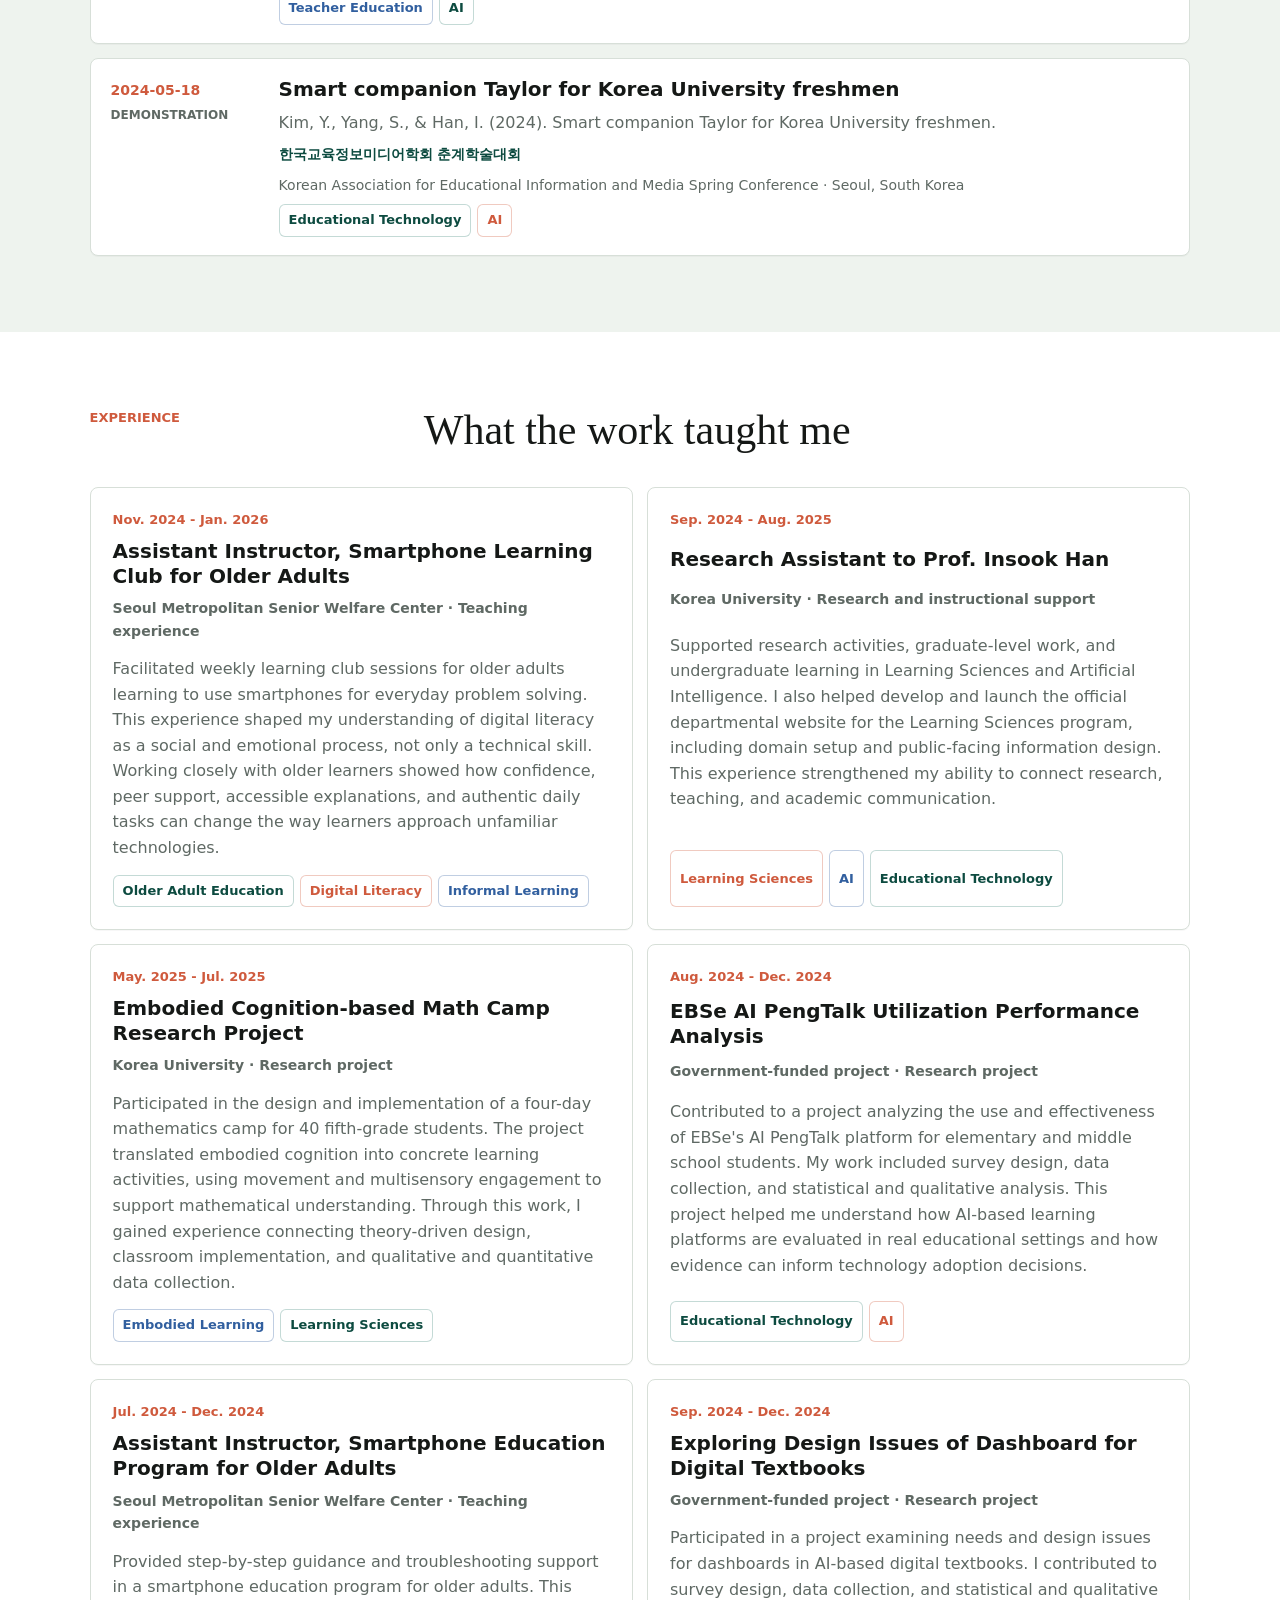
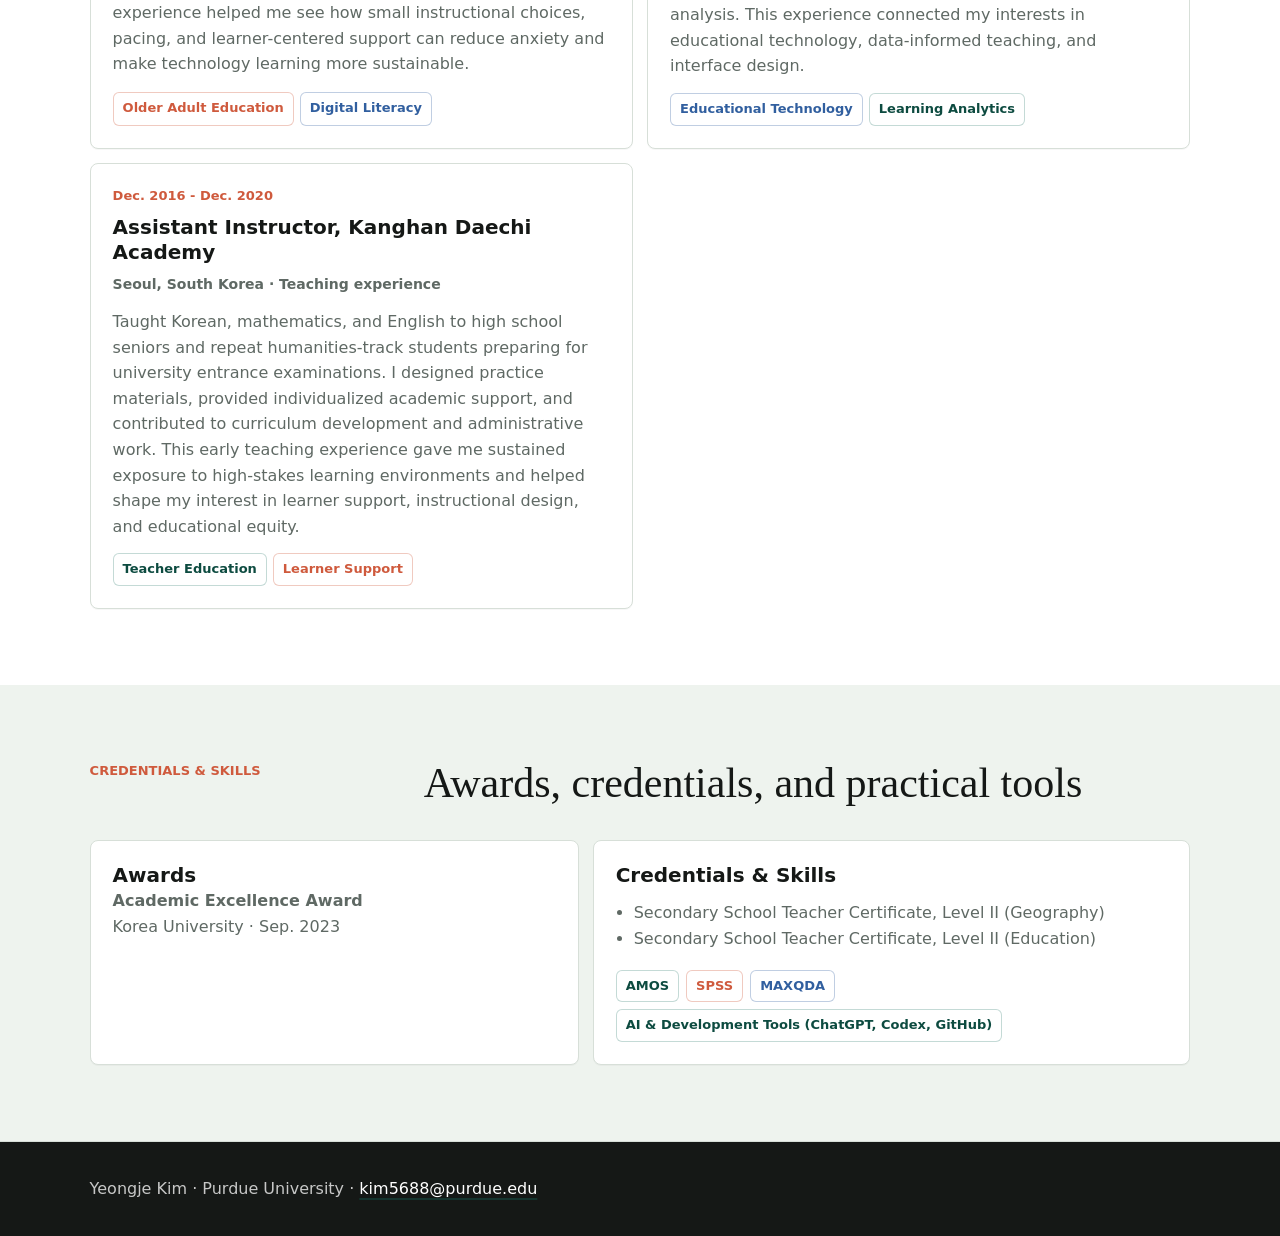
==== commit 3de0e9f6: "update" ====
--- a/index.html
+++ b/index.html
@@ -5,7 +5,7 @@
     <meta name="viewport" content="width=device-width, initial-scale=1" />
     <meta
       name="description"
-      content="Yeongje Kim - CV portfolio for educational technology, learning sciences, teacher education, older adult education, and agentic AI research."
+      content="Yeongje Kim - CV portfolio for educational technology, learning sciences, teacher education, older adult education, multicultural education, and AI research."
     />
     <title>Yeongje Kim | Educational Technology & Learning Sciences</title>
     <link rel="stylesheet" href="./styles.css" />
@@ -23,7 +23,7 @@
         <a href="#publications">Publications</a>
         <a href="#presentations">Presentations</a>
         <a href="#experience">Experience</a>
-        <a href="#education">Education</a>
+        <a href="#education">Credentials</a>
       </nav>
       <button class="icon-button" id="theme-toggle" type="button" aria-label="Toggle color theme" title="Toggle theme">
         <span aria-hidden="true">◐</span>
@@ -33,16 +33,24 @@
     <main id="top">
       <section class="hero" aria-labelledby="hero-title">
         <div class="hero-copy">
-          <p class="eyebrow">Educational Technology · Learning Sciences · AI & Learning</p>
+          <p class="eyebrow">Educational Technology &middot; Learning Sciences &middot; AI & Learning</p>
           <h1 id="hero-title">Yeongje Kim</h1>
-          <p class="hero-role">Graduate Student in Educational Technology and Learning Sciences, Korea University</p>
+          <p class="hero-role">Ph.D. Student (starting Fall 2026), Curriculum and Instruction &ndash; Learning Design and Technology, Purdue University</p>
           <p class="hero-text" id="hero-bio"></p>
           <div class="hero-actions">
             <a class="primary-link" href="#publications">View research</a>
-            <a class="secondary-link" href="mailto:xkxh2004@korea.ac.kr">Email</a>
+            <a class="secondary-link" href="mailto:kim5688@purdue.edu">Email</a>
           </div>
         </div>
-        <div class="hero-meta" aria-label="Profile highlights" id="stats"></div>
+        <div class="hero-visual" aria-label="Profile highlights">
+          <div class="portrait-frame">
+            <div class="portrait-placeholder" aria-hidden="true">
+              <span>YK</span>
+            </div>
+            <p>Portrait</p>
+          </div>
+          <div class="hero-meta" id="stats"></div>
+        </div>
       </section>
 
       <section class="section intro-band" aria-labelledby="about-title">
@@ -56,10 +64,53 @@
         </div>
       </section>
 
+      <section class="section visual-band" aria-labelledby="visual-title">
+        <div class="section-heading">
+          <p class="eyebrow">Research Moments</p>
+          <h2 id="visual-title">Places for fieldwork, conferences, and collaboration</h2>
+        </div>
+        <div class="photo-grid" aria-label="Future photo gallery">
+          <article class="photo-frame photo-frame-large">
+            <div class="photo-placeholder">
+              <span>Conference</span>
+            </div>
+            <p>Conference participation</p>
+          </article>
+          <article class="photo-frame">
+            <div class="photo-placeholder">
+              <span>Fieldwork</span>
+            </div>
+            <p>Older adult education</p>
+          </article>
+          <article class="photo-frame">
+            <div class="photo-placeholder">
+              <span>Collaboration</span>
+            </div>
+            <p>Research community</p>
+          </article>
+        </div>
+      </section>
+
       <section class="section" id="research" aria-labelledby="research-title">
         <div class="section-heading">
-          <p class="eyebrow">Research Clusters</p>
-          <h2 id="research-title">A portfolio organized by questions, not only chronology</h2>
+          <p class="eyebrow">Research Questions</p>
+          <h2 id="research-title">Questions That Shape My Research</h2>
+        </div>
+        <div class="research-visual" aria-label="Research orientation map">
+          <div class="research-core">
+            <span>Situated Learning</span>
+            <strong>Communities of Practice</strong>
+          </div>
+          <div class="research-lane">
+            <span>AI</span>
+            <span>Social Media</span>
+            <span>VR</span>
+          </div>
+          <div class="research-lane">
+            <span>Teacher Education</span>
+            <span>Older Adult Education</span>
+            <span>Multicultural Education</span>
+          </div>
         </div>
         <div class="cluster-grid" id="cluster-grid"></div>
       </section>
@@ -108,14 +159,10 @@
 
       <section class="section education-section" id="education" aria-labelledby="education-title">
         <div class="section-heading">
-          <p class="eyebrow">Education & Credentials</p>
-          <h2 id="education-title">Formal preparation and practical tools</h2>
+          <p class="eyebrow">Credentials & Skills</p>
+          <h2 id="education-title">Awards, credentials, and practical tools</h2>
         </div>
         <div class="education-layout">
-          <div class="education-card">
-            <h3>Education</h3>
-            <div id="education-list"></div>
-          </div>
           <div class="education-card">
             <h3>Awards</h3>
             <div id="award-list"></div>
@@ -130,7 +177,7 @@
     </main>
 
     <footer class="footer">
-      <p>Yeongje Kim · Korea University · <a href="mailto:xkxh2004@korea.ac.kr">xkxh2004@korea.ac.kr</a></p>
+      <p>Yeongje Kim &middot; Purdue University &middot; <a href="mailto:kim5688@purdue.edu">kim5688@purdue.edu</a></p>
     </footer>
 
     <script src="./data.js"></script>
--- a/styles.css
+++ b/styles.css
@@ -42,6 +42,7 @@
 
 body {
   margin: 0;
+  overflow-x: hidden;
   background: var(--bg);
   color: var(--ink);
   font-family:
@@ -134,6 +135,7 @@
 
 .nav {
   display: flex;
+  min-width: 0;
   justify-content: center;
   gap: 22px;
 }
@@ -163,16 +165,31 @@
 }
 
 .hero {
+  max-width: 100vw;
   min-height: 86svh;
   display: grid;
   grid-template-columns: minmax(0, 1.1fr) minmax(260px, 0.56fr);
-  align-items: end;
+  align-items: center;
   gap: 36px;
   padding: 112px 7vw 72px;
 }
 
 .hero-copy {
+  min-width: 0;
   max-width: 890px;
+}
+
+.hero-visual,
+.section-heading,
+.intro-grid,
+.photo-grid,
+.research-visual,
+.cluster-grid,
+.publication-item,
+.presentation-item,
+.experience-item,
+.education-card {
+  min-width: 0;
 }
 
 .eyebrow {
@@ -251,22 +268,70 @@
   background: rgba(31, 36, 33, 0.74);
 }
 
-.hero-meta {
+.hero-visual {
   display: grid;
   gap: 10px;
   align-self: center;
+}
+
+.portrait-frame {
+  display: grid;
+  gap: 10px;
+  padding: 12px;
+  border: 1px solid var(--line);
+  border-radius: 8px;
+  background: var(--surface);
+  box-shadow: var(--shadow);
+}
+
+:root[data-theme="dark"] .portrait-frame {
+  background: var(--surface);
+}
+
+.portrait-placeholder {
+  display: grid;
+  height: clamp(280px, 32vw, 390px);
+  place-items: center;
+  border: 1px dashed rgba(23, 107, 91, 0.42);
+  border-radius: 6px;
+  background:
+    linear-gradient(135deg, rgba(23, 107, 91, 0.1), transparent 36%),
+    linear-gradient(315deg, rgba(207, 90, 61, 0.12), transparent 42%),
+    var(--surface-2);
+}
+
+.portrait-placeholder span {
+  color: var(--green-dark);
+  font-family: Georgia, "Times New Roman", serif;
+  font-size: 54px;
+  line-height: 1;
+}
+
+.portrait-frame p,
+.photo-frame p {
+  margin: 0;
+  color: var(--muted);
+  font-size: 13px;
+  font-weight: 800;
+  text-transform: uppercase;
+}
+
+.hero-meta {
+  display: grid;
+  grid-template-columns: repeat(2, minmax(0, 1fr));
+  gap: 10px;
 }
 
 .stat-tile {
   padding: 16px;
   border: 1px solid var(--line);
   border-radius: 8px;
-  background: rgba(255, 255, 255, 0.72);
+  background: var(--surface);
   box-shadow: var(--shadow);
 }
 
 :root[data-theme="dark"] .stat-tile {
-  background: rgba(31, 36, 33, 0.74);
+  background: var(--surface);
 }
 
 .stat-tile strong {
@@ -284,7 +349,17 @@
   font-weight: 700;
 }
 
+.stat-tile small {
+  display: block;
+  margin-top: 8px;
+  color: var(--muted);
+  font-size: 12px;
+  font-weight: 650;
+  line-height: 1.35;
+}
+
 .section {
+  max-width: 100vw;
   padding: 76px 7vw;
   background: var(--surface);
 }
@@ -329,6 +404,51 @@
   flex-wrap: wrap;
   align-content: start;
   gap: 8px;
+}
+
+.photo-grid {
+  display: grid;
+  grid-template-columns: minmax(0, 1.15fr) repeat(2, minmax(0, 0.85fr));
+  gap: 16px;
+  max-width: 1180px;
+  margin: 0 auto;
+}
+
+.photo-frame {
+  display: grid;
+  gap: 10px;
+  padding: 12px;
+  border: 1px solid var(--line);
+  border-radius: 8px;
+  background: var(--surface);
+}
+
+.photo-frame-large {
+  grid-row: span 2;
+}
+
+.photo-placeholder {
+  display: grid;
+  min-height: 190px;
+  aspect-ratio: 4 / 3;
+  place-items: center;
+  border: 1px dashed rgba(49, 95, 159, 0.38);
+  border-radius: 6px;
+  background:
+    linear-gradient(135deg, rgba(49, 95, 159, 0.1), transparent 38%),
+    linear-gradient(315deg, rgba(184, 135, 31, 0.12), transparent 44%),
+    var(--surface-2);
+}
+
+.photo-frame-large .photo-placeholder {
+  min-height: 390px;
+}
+
+.photo-placeholder span {
+  color: var(--green-dark);
+  font-size: 13px;
+  font-weight: 850;
+  text-transform: uppercase;
 }
 
 .tag,
@@ -361,11 +481,66 @@
 }
 
 .cluster-grid {
+  counter-reset: research-question;
   display: grid;
   grid-template-columns: repeat(2, minmax(0, 1fr));
   gap: 16px;
   max-width: 1180px;
   margin: 0 auto;
+}
+
+.research-visual {
+  display: grid;
+  grid-template-columns: minmax(220px, 0.8fr) repeat(2, minmax(0, 1fr));
+  gap: 14px;
+  max-width: 1180px;
+  margin: 0 auto 18px;
+  padding: 16px;
+  border: 1px solid var(--line);
+  border-radius: 8px;
+  background: var(--surface);
+  background: color-mix(in srgb, var(--surface) 88%, var(--green) 12%);
+}
+
+.research-core,
+.research-lane {
+  display: grid;
+  gap: 8px;
+  align-content: center;
+}
+
+.research-core {
+  padding: 18px;
+  border: 1px solid rgba(23, 107, 91, 0.25);
+  border-radius: 8px;
+  background: var(--surface);
+}
+
+.research-core span {
+  color: var(--coral);
+  font-size: 12px;
+  font-weight: 850;
+  text-transform: uppercase;
+}
+
+.research-core strong {
+  color: var(--green-dark);
+  font-family: Georgia, "Times New Roman", serif;
+  font-size: 24px;
+  line-height: 1.12;
+  font-weight: 500;
+}
+
+.research-lane span {
+  display: block;
+  padding: 11px 12px;
+  border: 1px solid var(--line);
+  border-left: 4px solid var(--coral);
+  border-radius: 8px;
+  background: var(--surface);
+  color: var(--ink);
+  font-size: 14px;
+  font-weight: 800;
 }
 
 .cluster-card,
@@ -380,9 +555,25 @@
 }
 
 .cluster-card {
+  position: relative;
   display: grid;
   gap: 16px;
   padding: 22px;
+  overflow: hidden;
+}
+
+.cluster-card::before {
+  counter-increment: research-question;
+  content: "Q" counter(research-question);
+  display: inline-grid;
+  width: 42px;
+  height: 42px;
+  place-items: center;
+  border-radius: 8px;
+  background: var(--green-dark);
+  color: var(--surface);
+  font-size: 13px;
+  font-weight: 900;
 }
 
 .cluster-card h3,
@@ -602,7 +793,7 @@
 }
 
 .education-layout {
-  grid-template-columns: repeat(3, minmax(0, 1fr));
+  grid-template-columns: minmax(0, 0.9fr) minmax(0, 1.1fr);
 }
 
 .education-card {
@@ -672,6 +863,11 @@
     padding: 88px 24px 52px;
   }
 
+  .hero-visual {
+    grid-template-columns: minmax(220px, 0.7fr) minmax(0, 1fr);
+    align-items: start;
+  }
+
   h1 {
     font-size: 54px;
   }
@@ -695,18 +891,37 @@
 
   .section-heading,
   .intro-grid,
+  .photo-grid,
+  .research-visual,
   .cluster-grid,
   .experience-list,
   .education-layout {
     grid-template-columns: 1fr;
   }
 
+  .photo-frame-large {
+    grid-row: auto;
+  }
+
+  .photo-frame-large .photo-placeholder,
+  .portrait-placeholder {
+    min-height: 220px;
+  }
+
+  .portrait-placeholder {
+    height: clamp(220px, 38vw, 340px);
+  }
+
   .section-heading h2 {
     font-size: 34px;
   }
 }
 
 @media (max-width: 640px) {
+  #hero-canvas {
+    opacity: 0.46;
+  }
+
   .brand-name {
     display: none;
   }
@@ -720,8 +935,25 @@
     font-size: 42px;
   }
 
+  .hero-role,
+  .hero-text {
+    max-width: 20rem;
+  }
+
+  .hero-role {
+    font-size: 17px;
+  }
+
   .hero-meta {
     grid-template-columns: 1fr;
+  }
+
+  .hero-visual {
+    grid-template-columns: 1fr;
+  }
+
+  .portrait-placeholder {
+    height: min(380px, 96vw);
   }
 
   .toolbar {
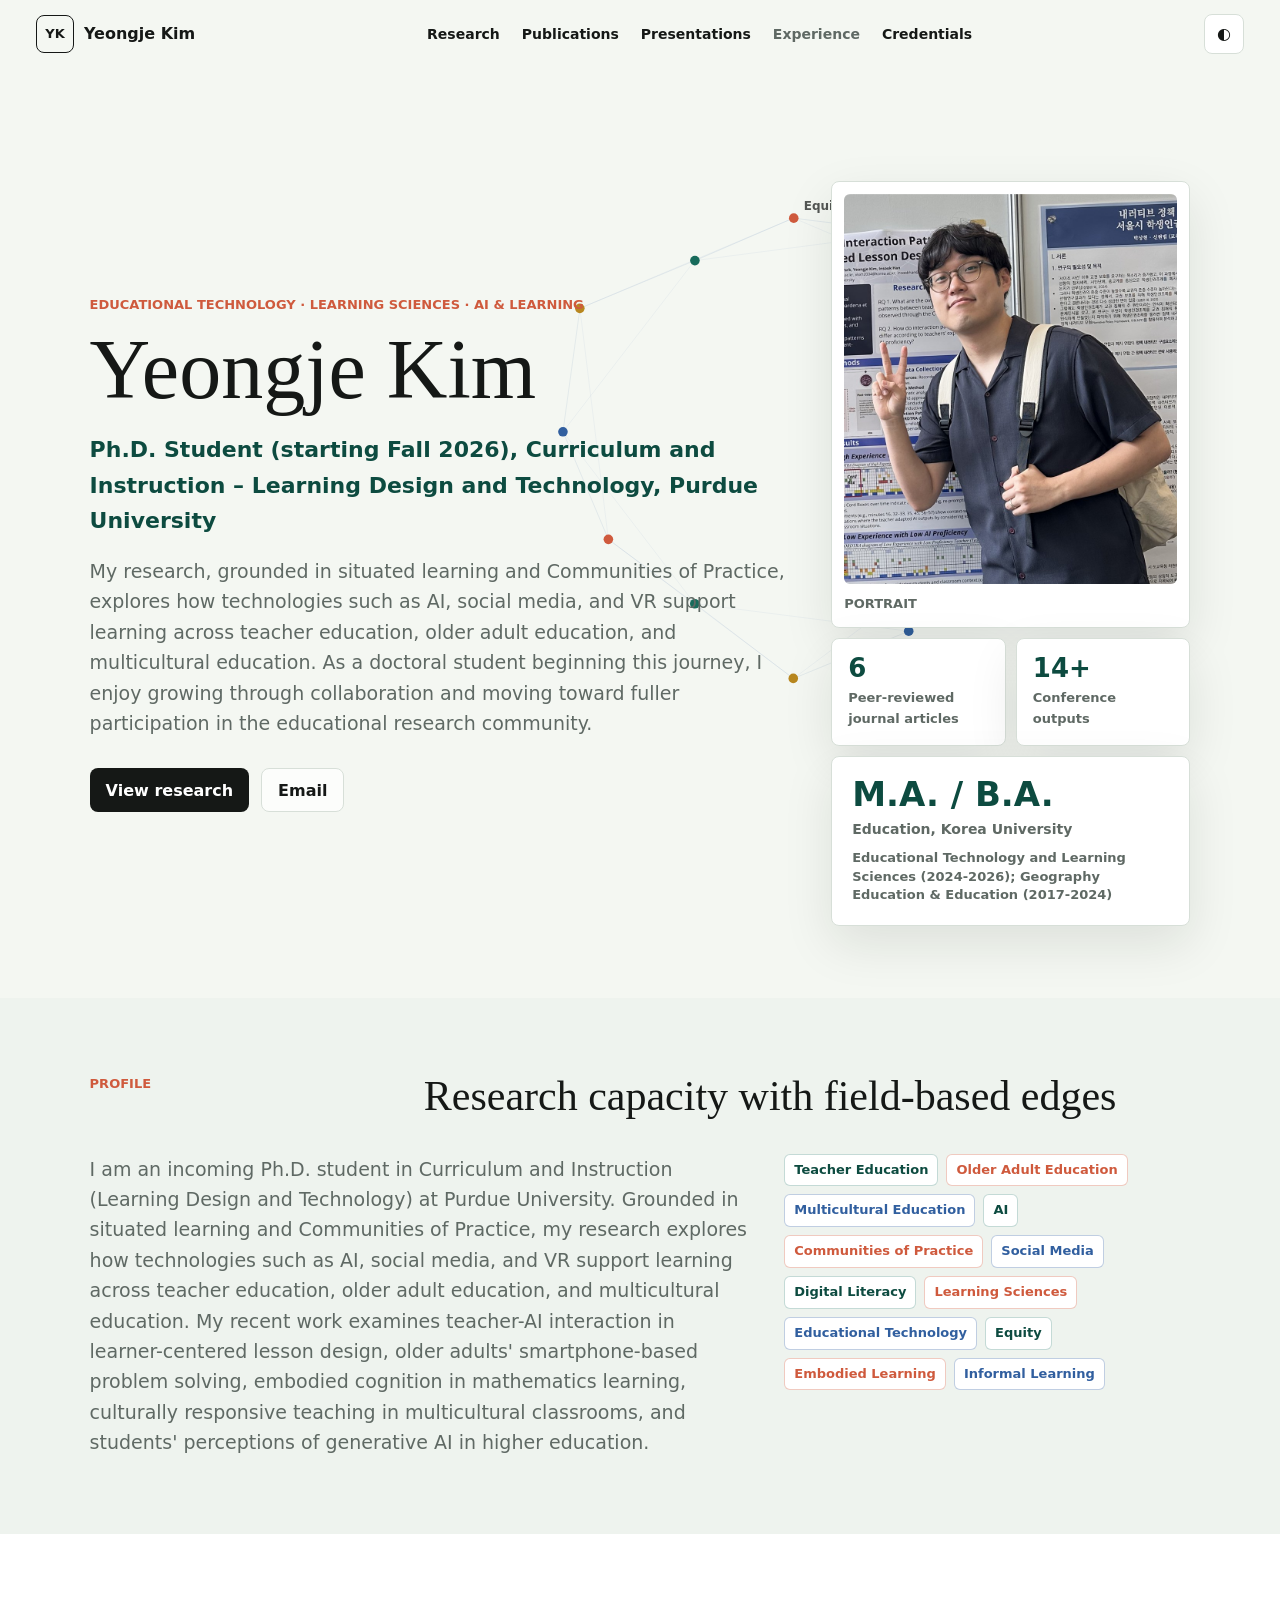
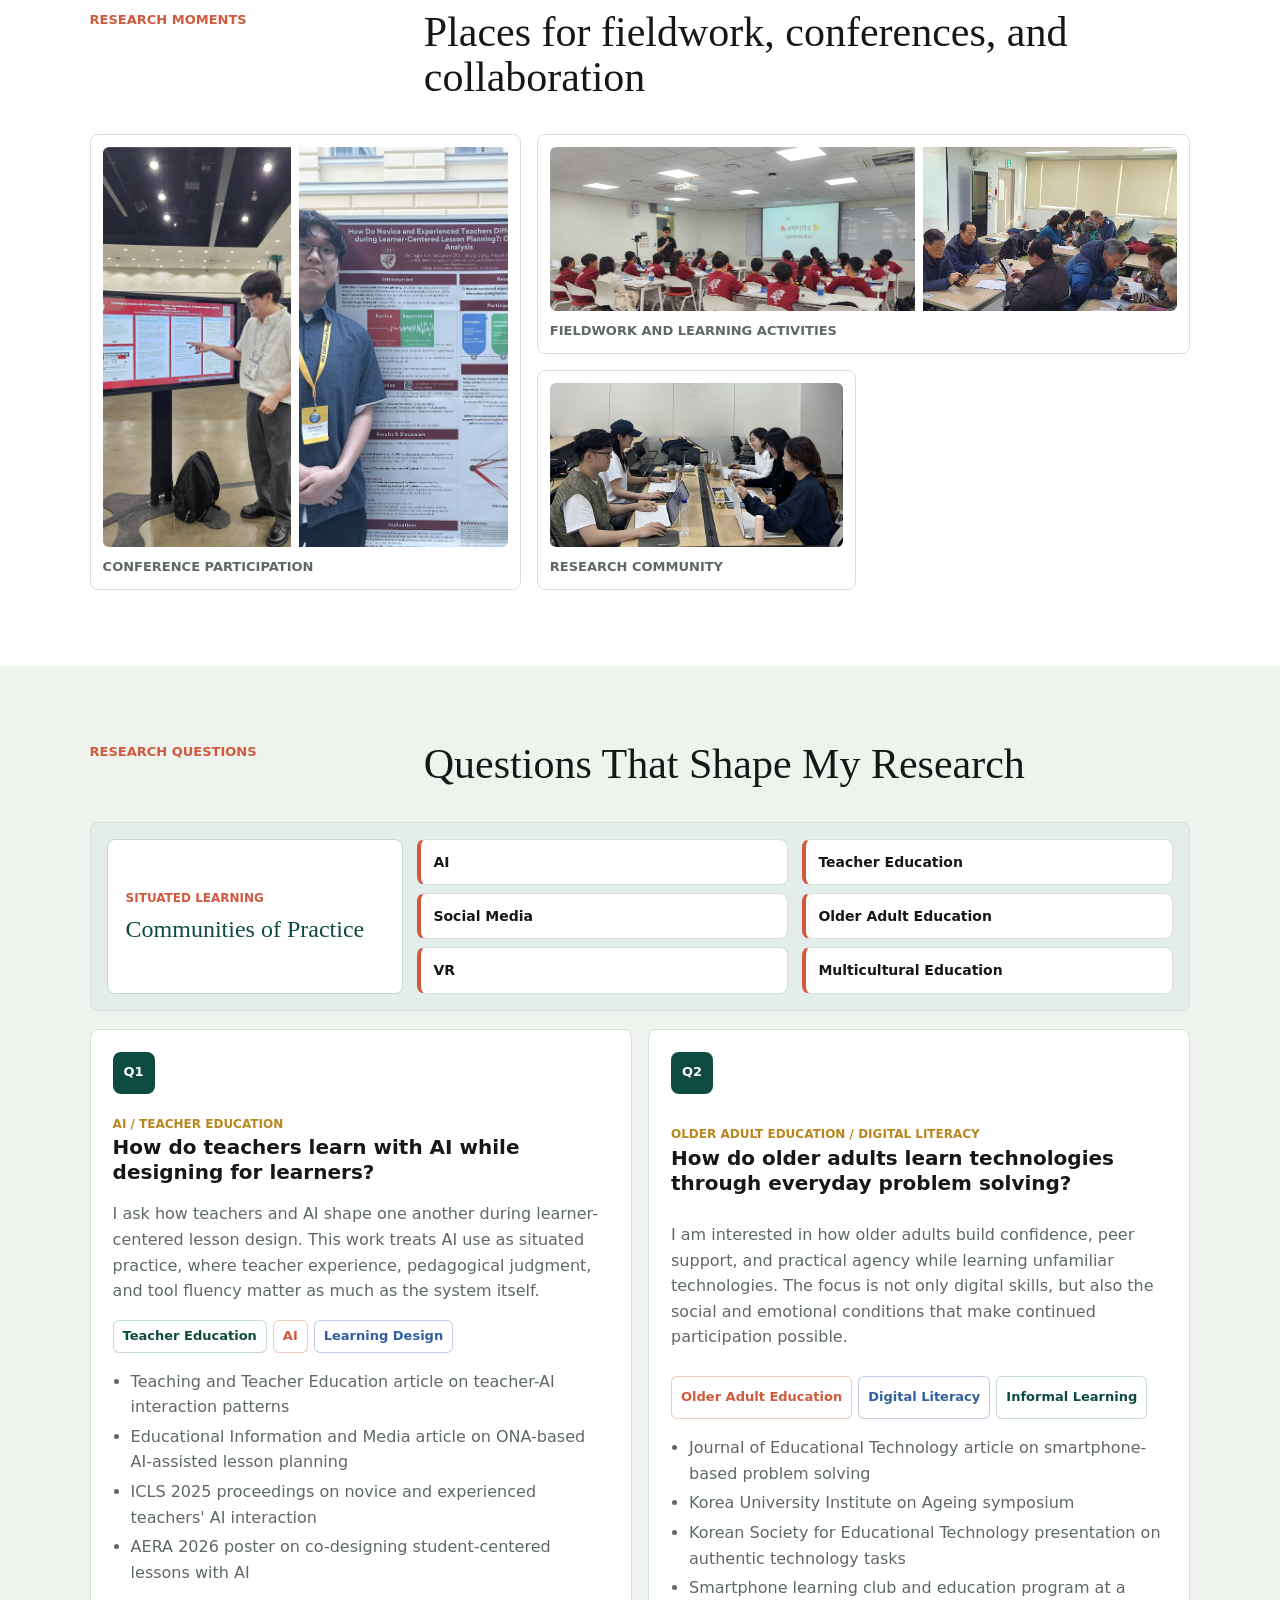
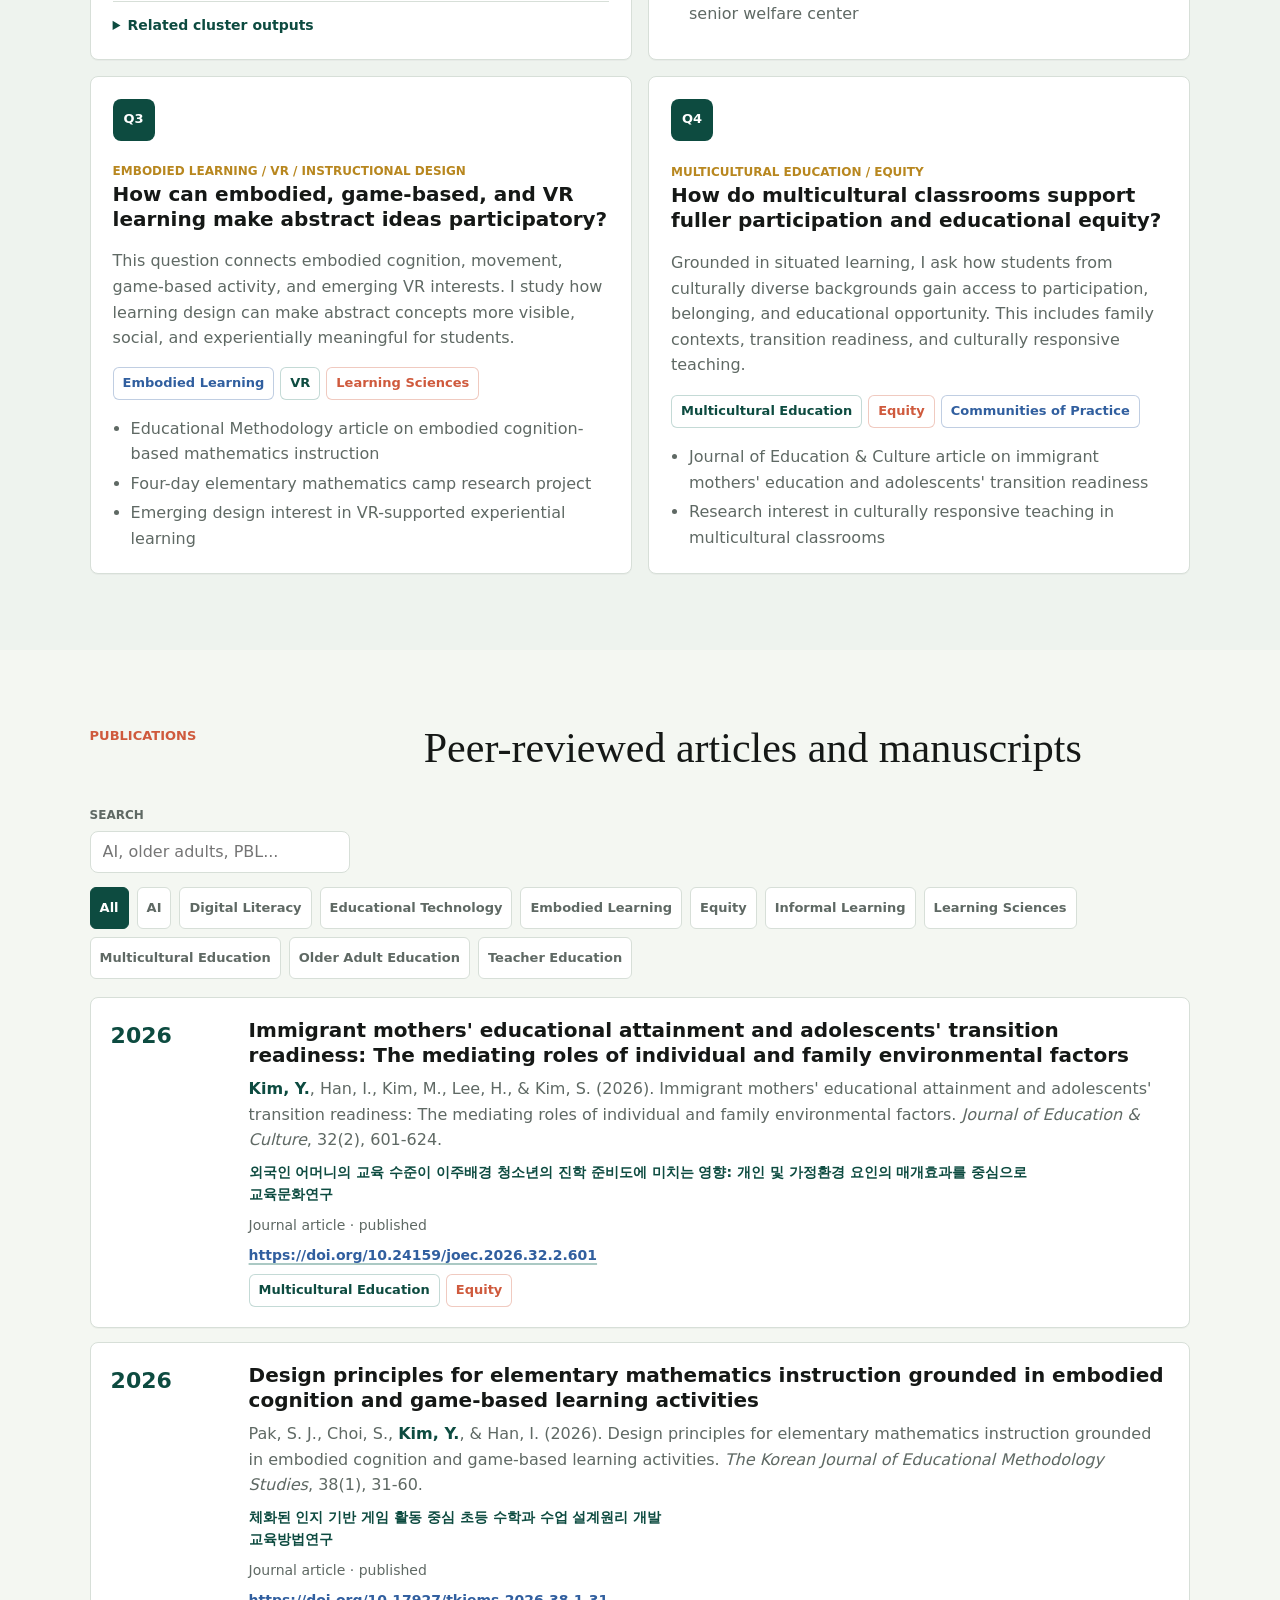
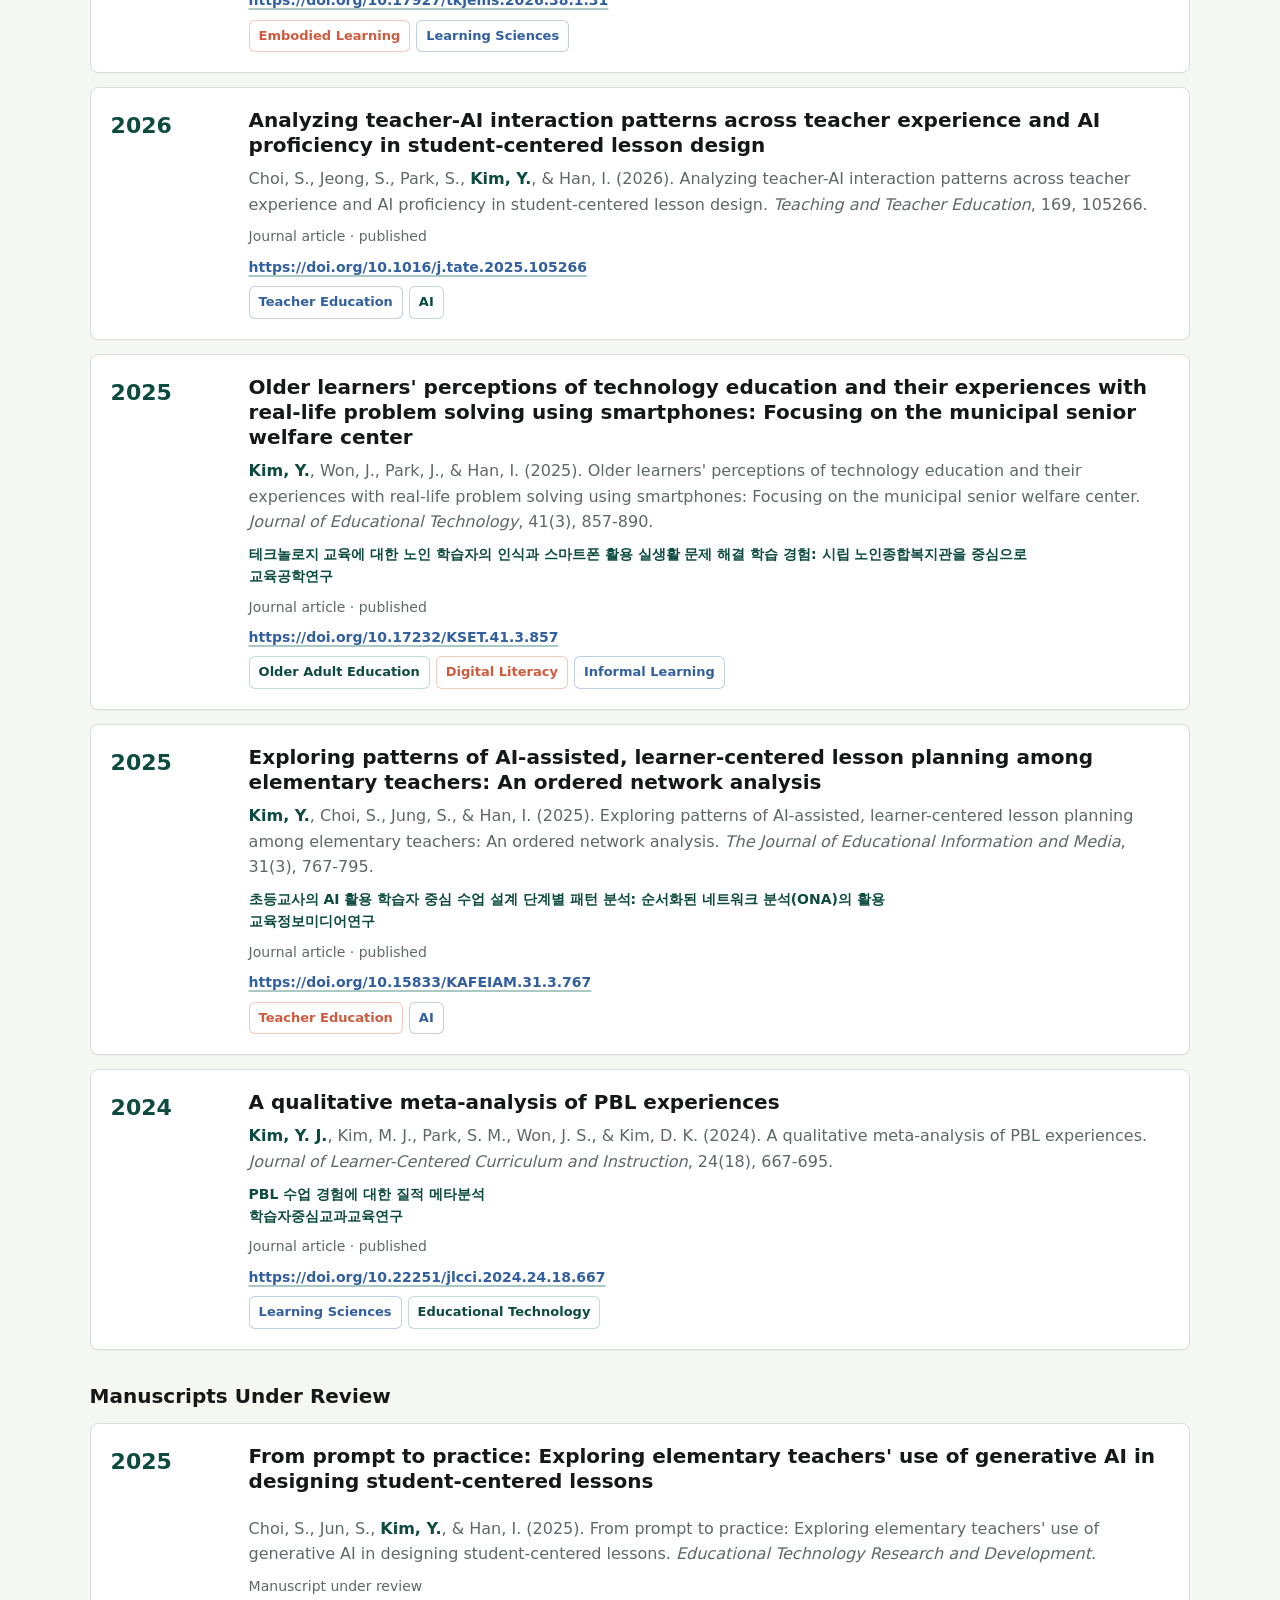
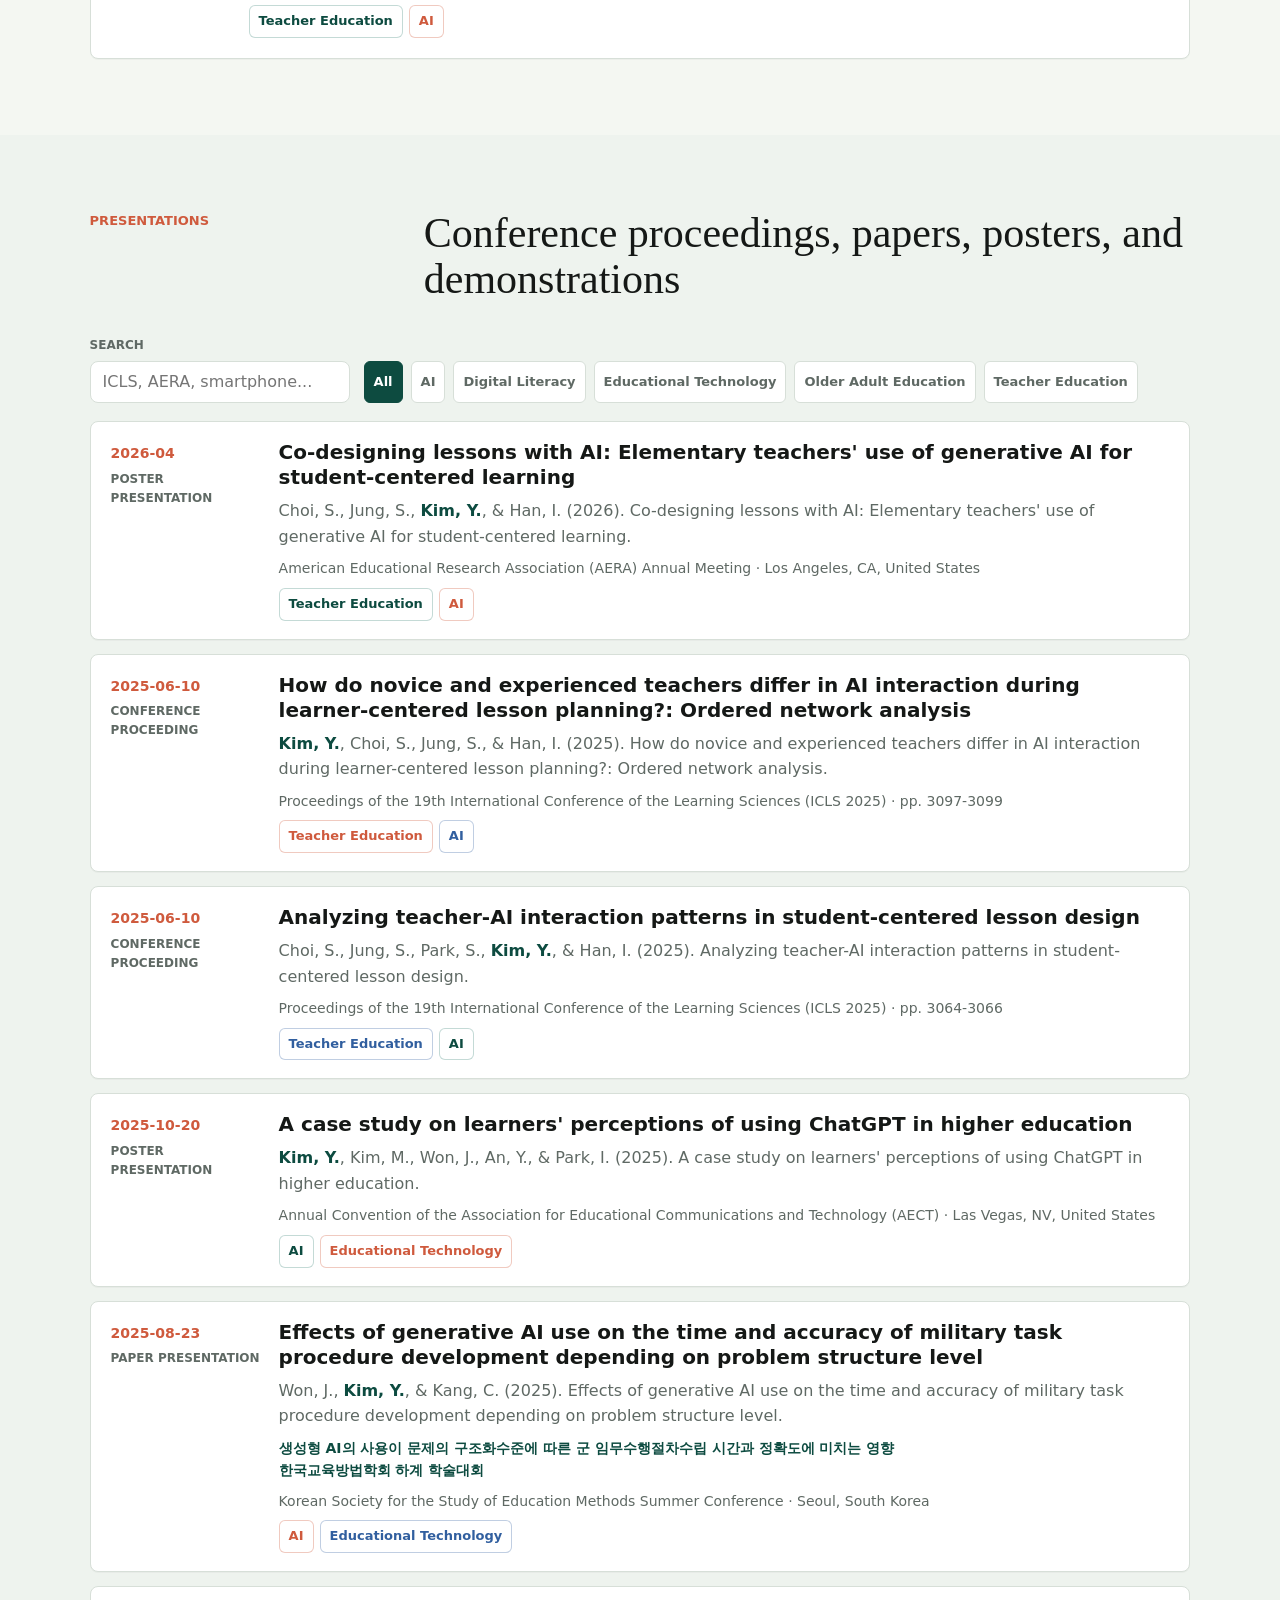
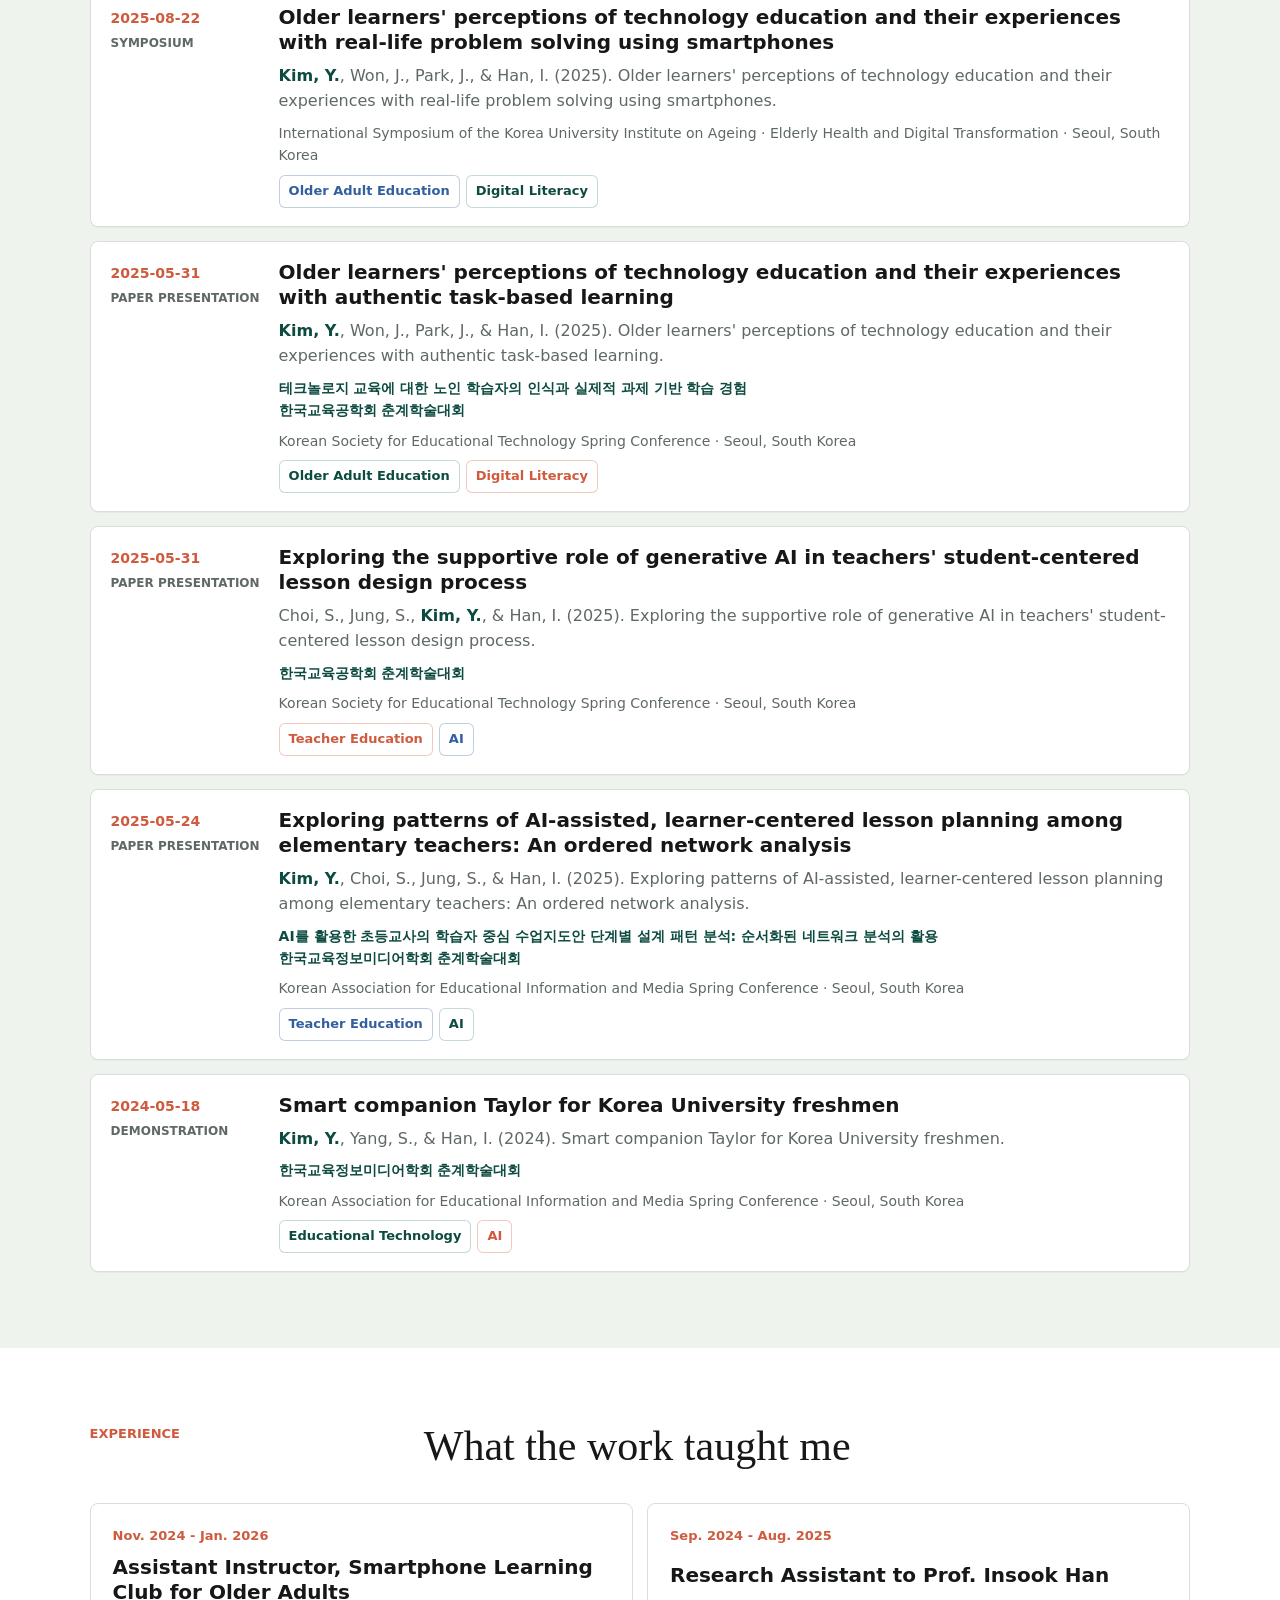
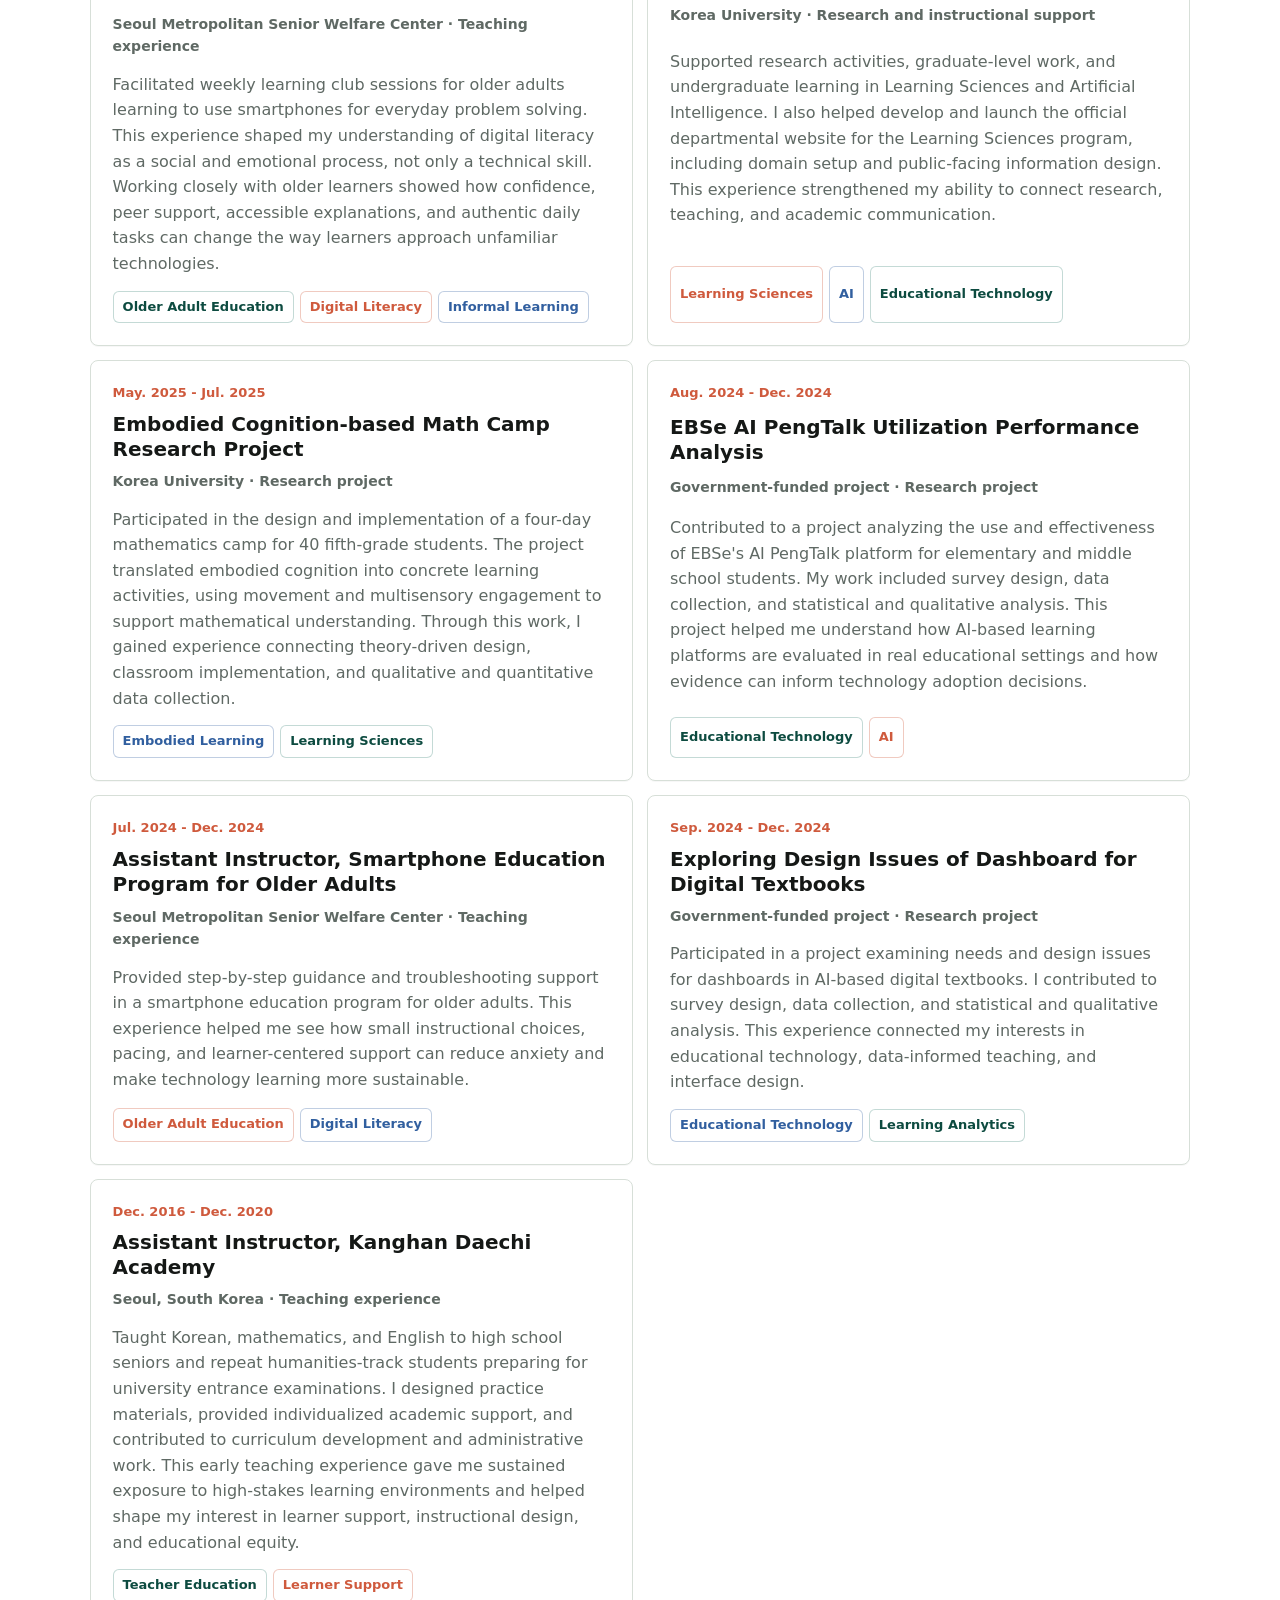
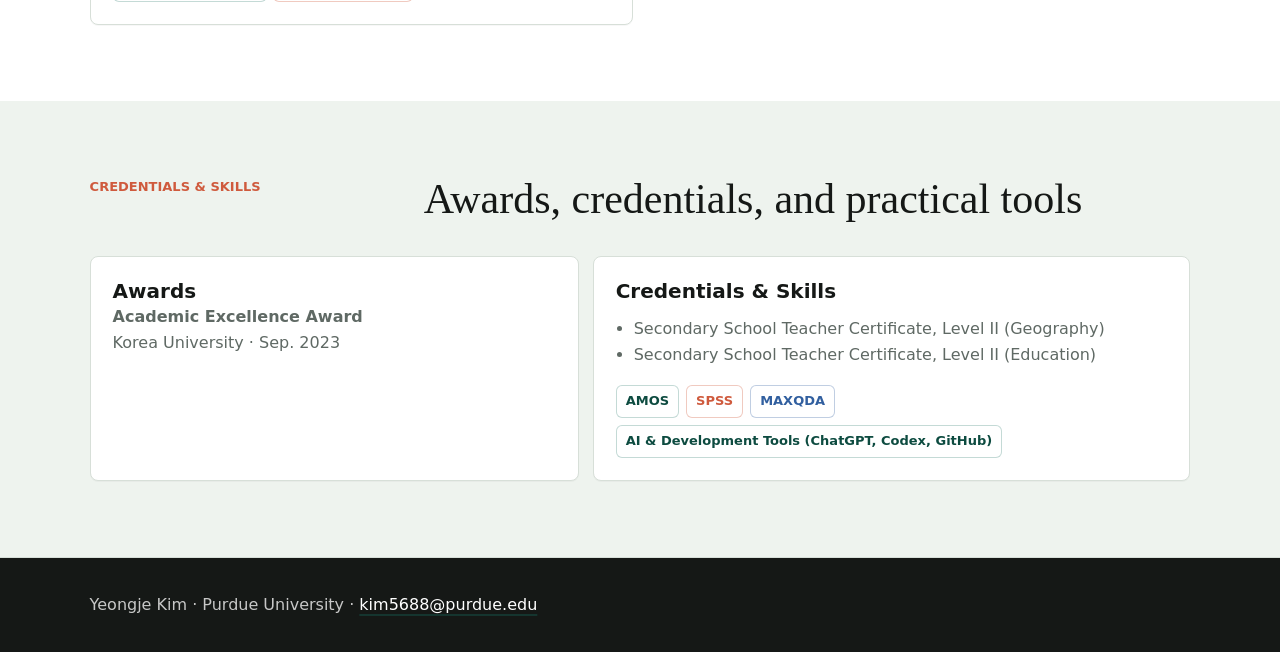
==== commit e7771719: "update" ====
--- a/index.html
+++ b/index.html
@@ -44,9 +44,12 @@
         </div>
         <div class="hero-visual" aria-label="Profile highlights">
           <div class="portrait-frame">
-            <div class="portrait-placeholder" aria-hidden="true">
-              <span>YK</span>
-            </div>
+            <img
+              class="portrait-photo"
+              src="./assets/photos/profile.jpg"
+              alt="Yeongje Kim in front of research posters"
+              fetchpriority="high"
+            />
             <p>Portrait</p>
           </div>
           <div class="hero-meta" id="stats"></div>
@@ -69,23 +72,23 @@
           <p class="eyebrow">Research Moments</p>
           <h2 id="visual-title">Places for fieldwork, conferences, and collaboration</h2>
         </div>
-        <div class="photo-grid" aria-label="Future photo gallery">
+        <div class="photo-grid" aria-label="Research photo gallery">
           <article class="photo-frame photo-frame-large">
-            <div class="photo-placeholder">
-              <span>Conference</span>
+            <div class="photo-media photo-duo conference-duo">
+              <img src="./assets/photos/conference-1.jpg" alt="Yeongje Kim standing in front of an ICLS poster" loading="lazy" />
+              <img src="./assets/photos/conference-2.jpg" alt="Yeongje Kim presenting an AERA poster display" loading="lazy" />
             </div>
             <p>Conference participation</p>
           </article>
-          <article class="photo-frame">
-            <div class="photo-placeholder">
-              <span>Fieldwork</span>
+          <article class="photo-frame photo-frame-wide">
+            <div class="photo-media photo-duo fieldwork-duo">
+              <img src="./assets/photos/fieldwork-1.jpg" alt="Older adults participating in a smartphone learning activity" loading="lazy" />
+              <img src="./assets/photos/fieldwork-2.jpg" alt="Students participating in an embodied mathematics learning activity" loading="lazy" />
             </div>
-            <p>Older adult education</p>
+            <p>Fieldwork and learning activities</p>
           </article>
           <article class="photo-frame">
-            <div class="photo-placeholder">
-              <span>Collaboration</span>
-            </div>
+            <img class="photo-media photo-image" src="./assets/photos/collaboration.jpg" alt="Research team collaborating around laptops" loading="lazy" />
             <p>Research community</p>
           </article>
         </div>
--- a/styles.css
+++ b/styles.css
@@ -307,6 +307,15 @@
   line-height: 1;
 }
 
+.portrait-photo {
+  display: block;
+  width: 100%;
+  height: clamp(280px, 32vw, 390px);
+  border-radius: 6px;
+  object-fit: cover;
+  object-position: center;
+}
+
 .portrait-frame p,
 .photo-frame p {
   margin: 0;
@@ -356,6 +365,25 @@
   font-size: 12px;
   font-weight: 650;
   line-height: 1.35;
+}
+
+.stat-tile-featured {
+  grid-column: 1 / -1;
+  padding: 20px;
+}
+
+.stat-tile-featured strong {
+  font-size: 34px;
+}
+
+.stat-tile-featured span {
+  font-size: 14px;
+}
+
+.stat-tile-featured small {
+  max-width: 34rem;
+  font-size: 13px;
+  line-height: 1.45;
 }
 
 .section {
@@ -409,6 +437,7 @@
 .photo-grid {
   display: grid;
   grid-template-columns: minmax(0, 1.15fr) repeat(2, minmax(0, 0.85fr));
+  grid-auto-rows: 220px;
   gap: 16px;
   max-width: 1180px;
   margin: 0 auto;
@@ -416,6 +445,7 @@
 
 .photo-frame {
   display: grid;
+  grid-template-rows: minmax(0, 1fr) auto;
   gap: 10px;
   padding: 12px;
   border: 1px solid var(--line);
@@ -425,6 +455,56 @@
 
 .photo-frame-large {
   grid-row: span 2;
+}
+
+.photo-frame-wide {
+  grid-column: span 2;
+}
+
+.photo-media {
+  display: block;
+  min-width: 0;
+  min-height: 0;
+  width: 100%;
+  height: 100%;
+  border-radius: 6px;
+  overflow: hidden;
+}
+
+.photo-image,
+.photo-duo img {
+  width: 100%;
+  height: 100%;
+  object-fit: cover;
+}
+
+.photo-duo {
+  display: grid;
+  gap: 8px;
+}
+
+.conference-duo {
+  grid-template-columns: minmax(0, 0.95fr) minmax(0, 1.05fr);
+}
+
+.conference-duo img:first-child {
+  object-position: 48% center;
+}
+
+.conference-duo img:last-child {
+  object-position: 58% center;
+}
+
+.fieldwork-duo {
+  grid-template-columns: minmax(0, 1.18fr) minmax(0, 0.82fr);
+}
+
+.fieldwork-duo img:first-child {
+  object-position: center;
+}
+
+.fieldwork-duo img:last-child {
+  object-position: center;
 }
 
 .photo-placeholder {
@@ -711,6 +791,11 @@
   font-size: 14px;
 }
 
+.self-author {
+  color: var(--green-dark);
+  font-weight: 900;
+}
+
 .korean-line {
   color: var(--green-dark);
   font-size: 14px;
@@ -903,12 +988,17 @@
     grid-row: auto;
   }
 
+  .photo-frame-wide {
+    grid-column: auto;
+  }
+
   .photo-frame-large .photo-placeholder,
   .portrait-placeholder {
     min-height: 220px;
   }
 
-  .portrait-placeholder {
+  .portrait-placeholder,
+  .portrait-photo {
     height: clamp(220px, 38vw, 340px);
   }
 
@@ -952,8 +1042,35 @@
     grid-template-columns: 1fr;
   }
 
-  .portrait-placeholder {
+  .portrait-placeholder,
+  .portrait-photo {
     height: min(380px, 96vw);
+  }
+
+  .photo-grid {
+    grid-auto-rows: auto;
+  }
+
+  .photo-media {
+    height: auto;
+  }
+
+  .photo-duo img {
+    height: auto;
+  }
+
+  .conference-duo,
+  .fieldwork-duo {
+    grid-template-columns: 1fr;
+  }
+
+  .photo-duo img,
+  .photo-image {
+    aspect-ratio: 4 / 3;
+  }
+
+  .conference-duo img {
+    aspect-ratio: 3 / 4;
   }
 
   .toolbar {
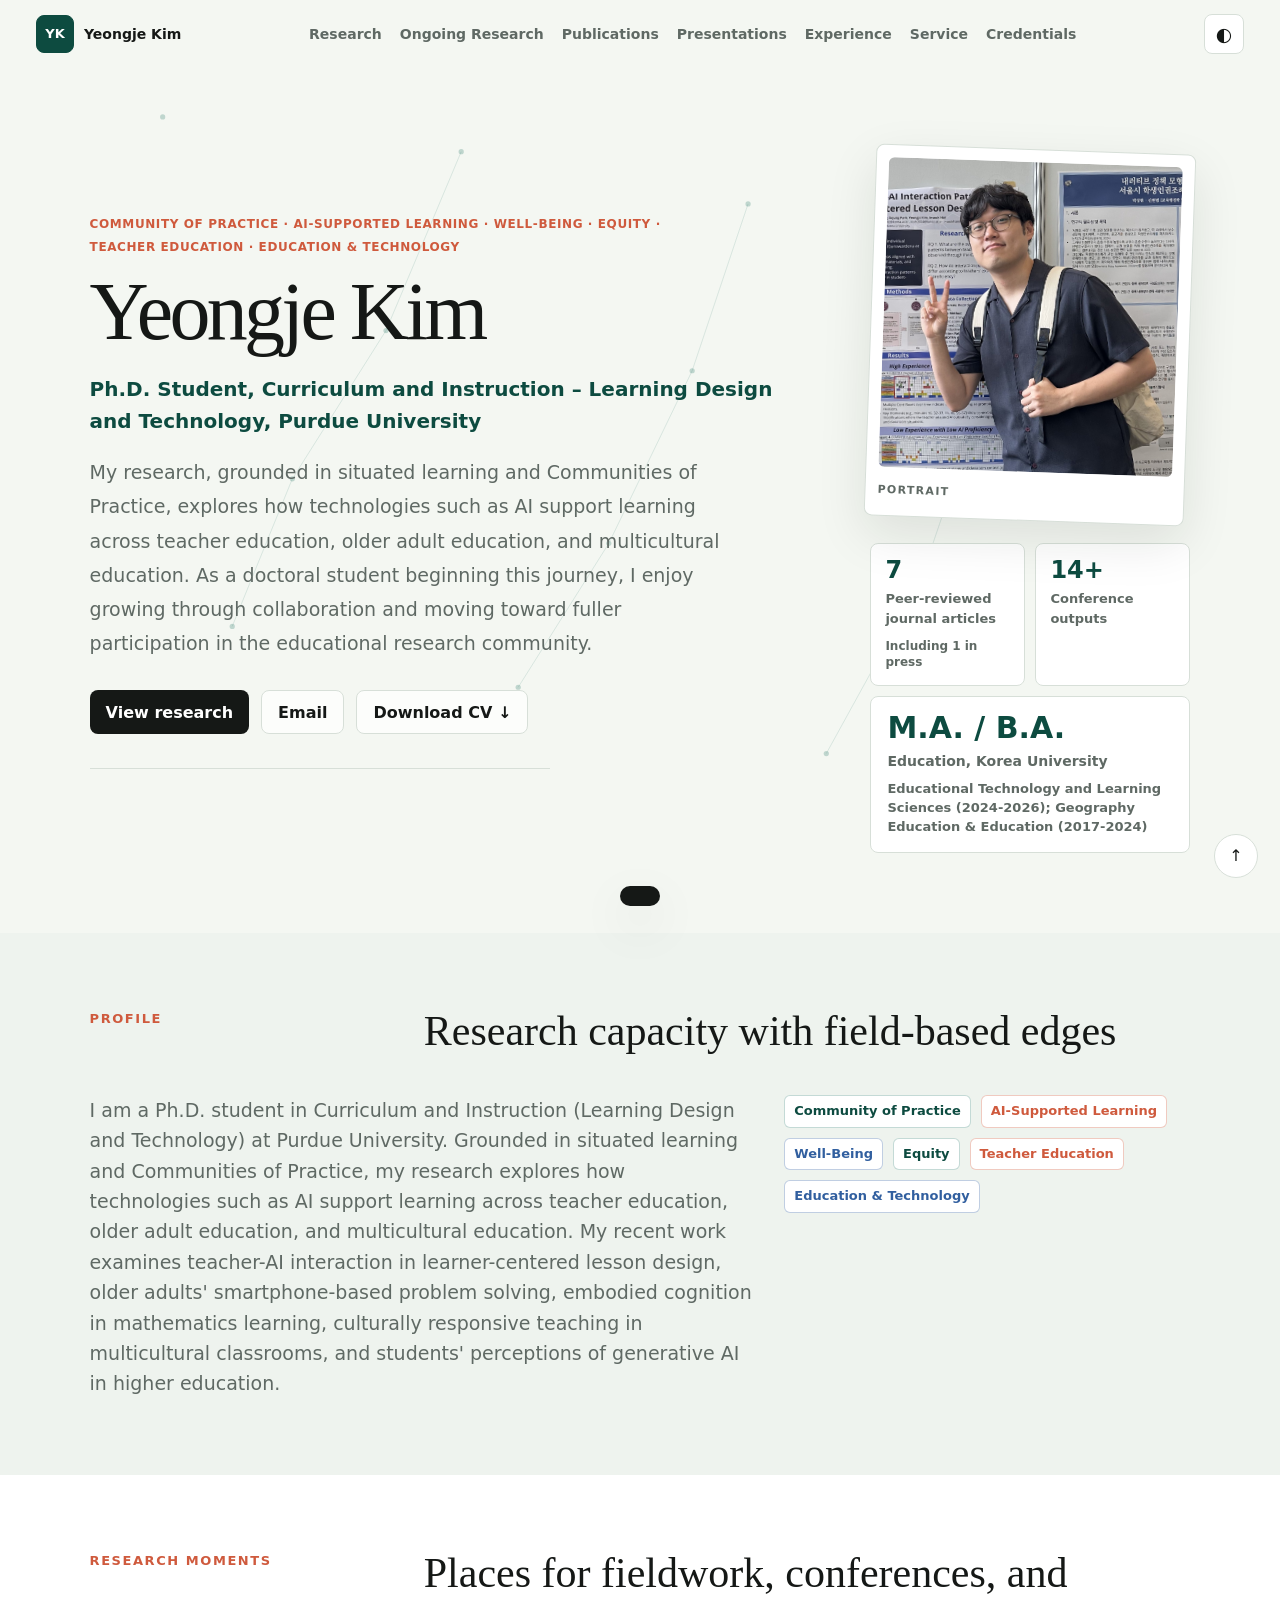
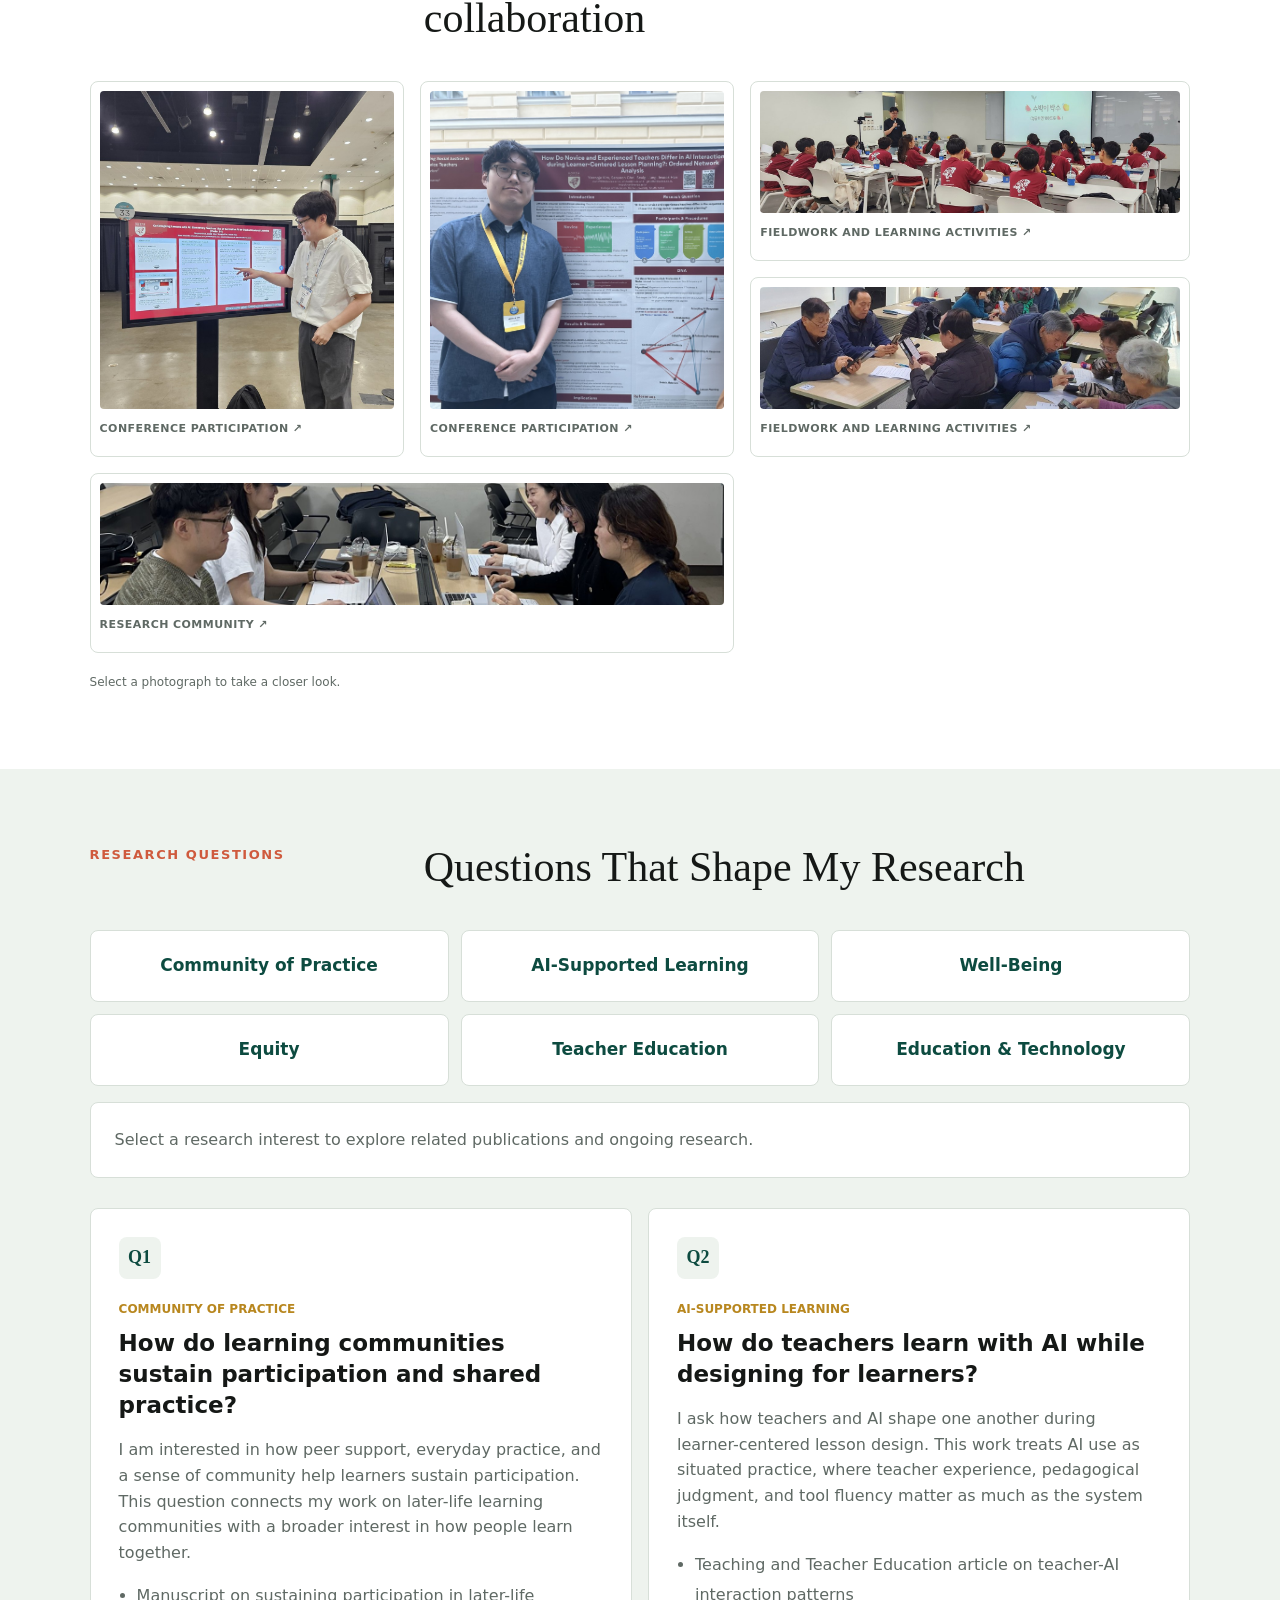
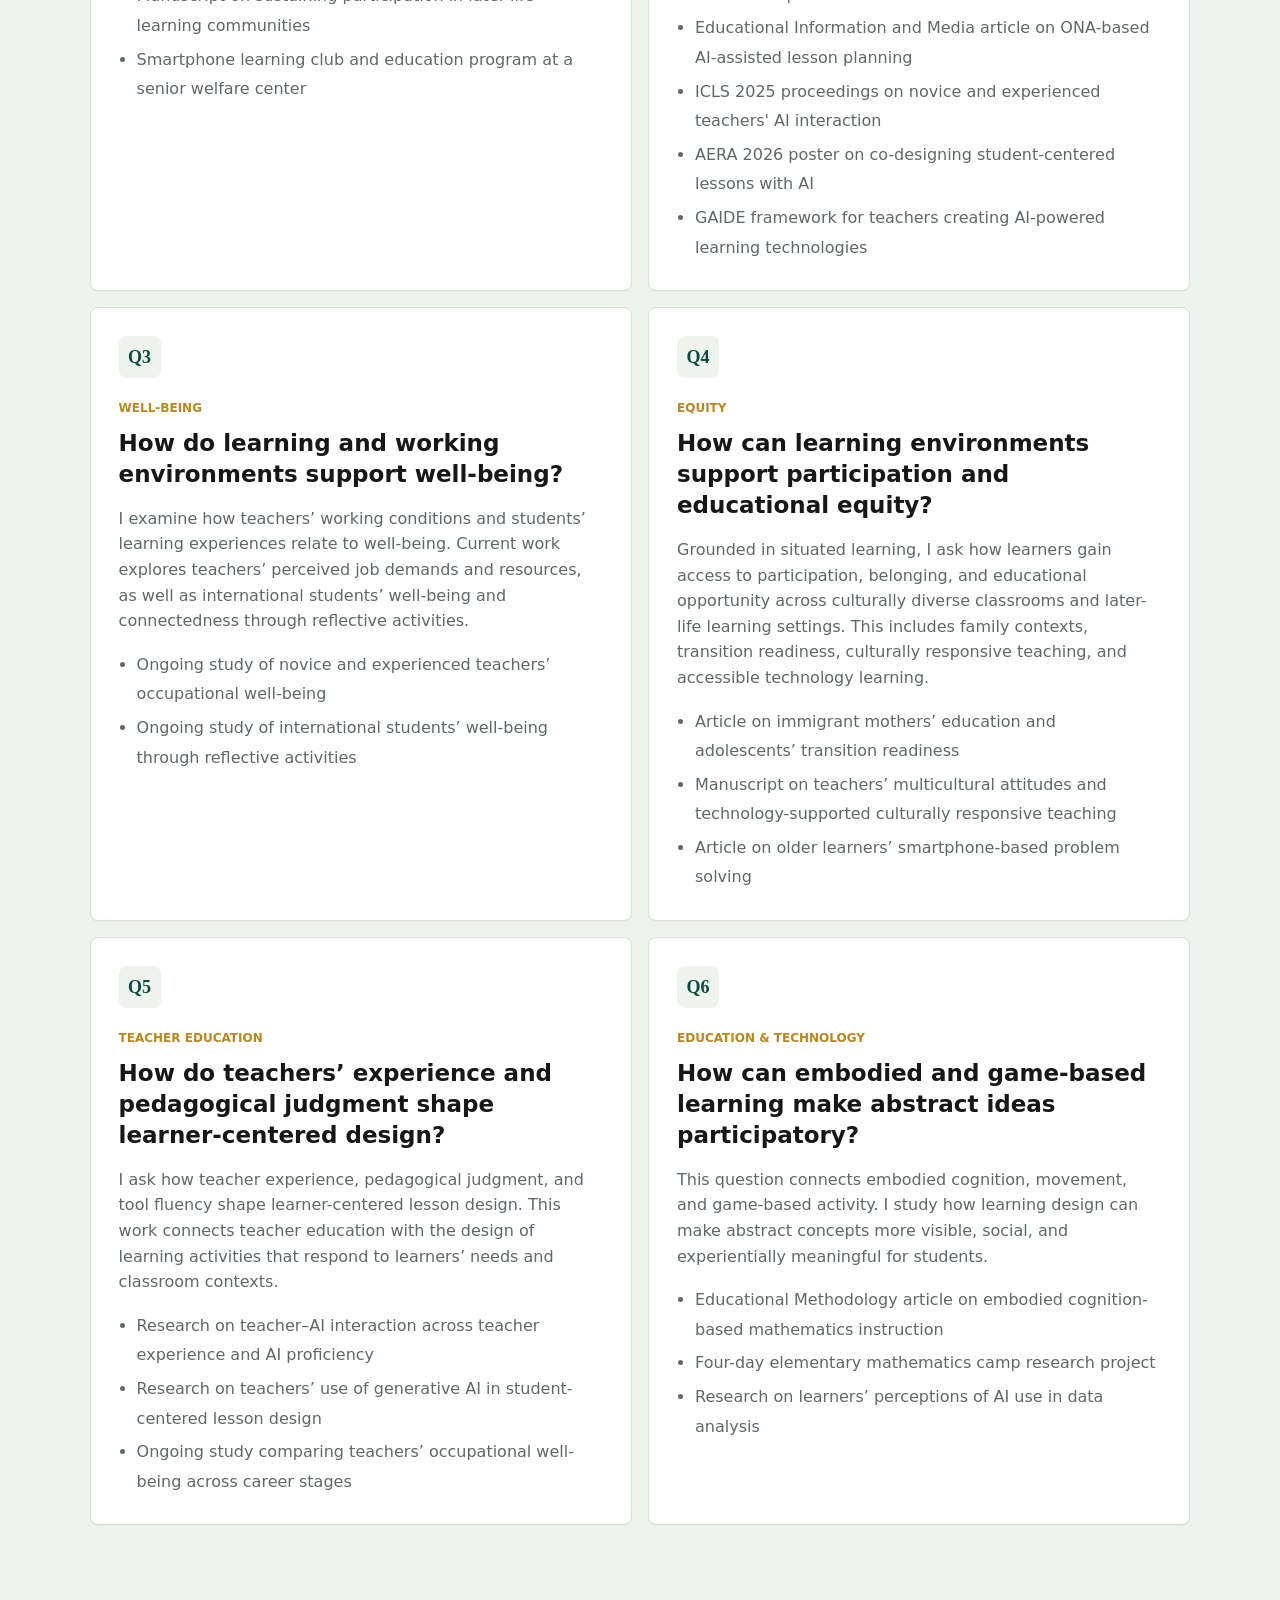
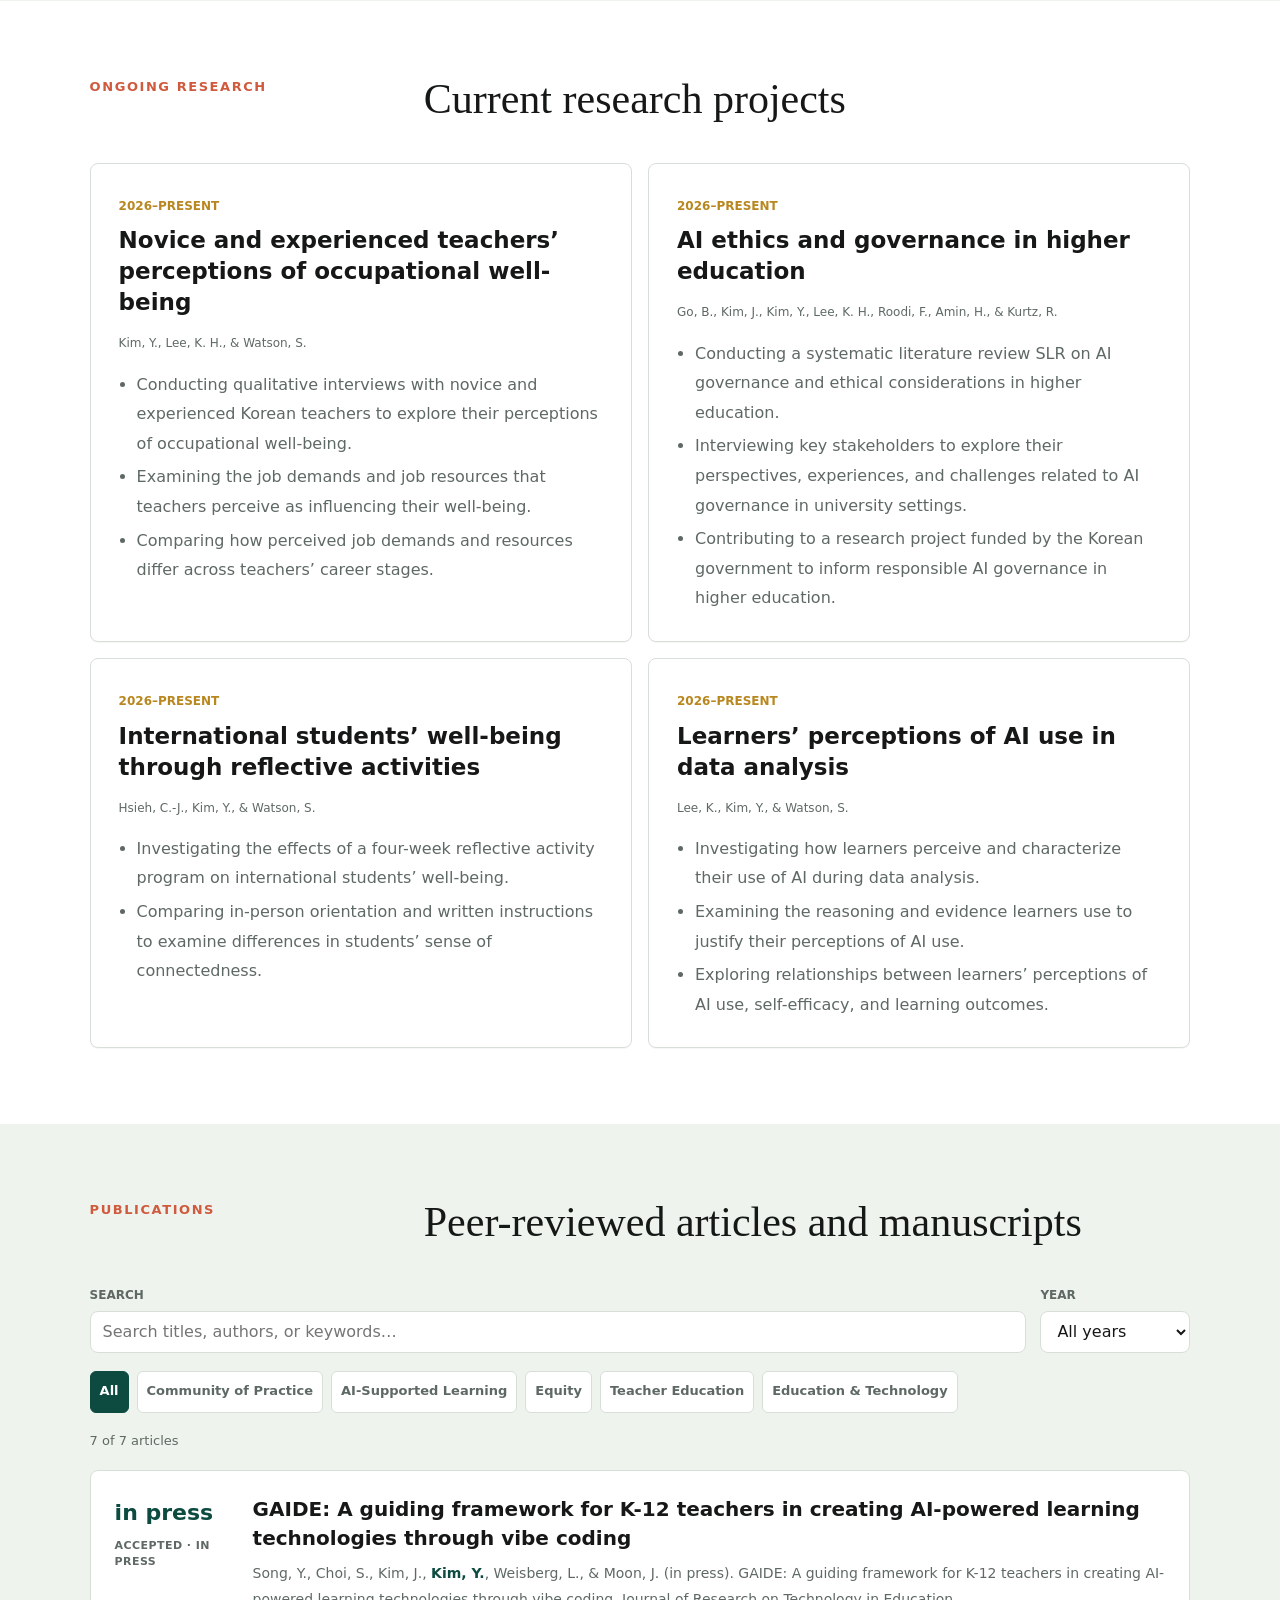
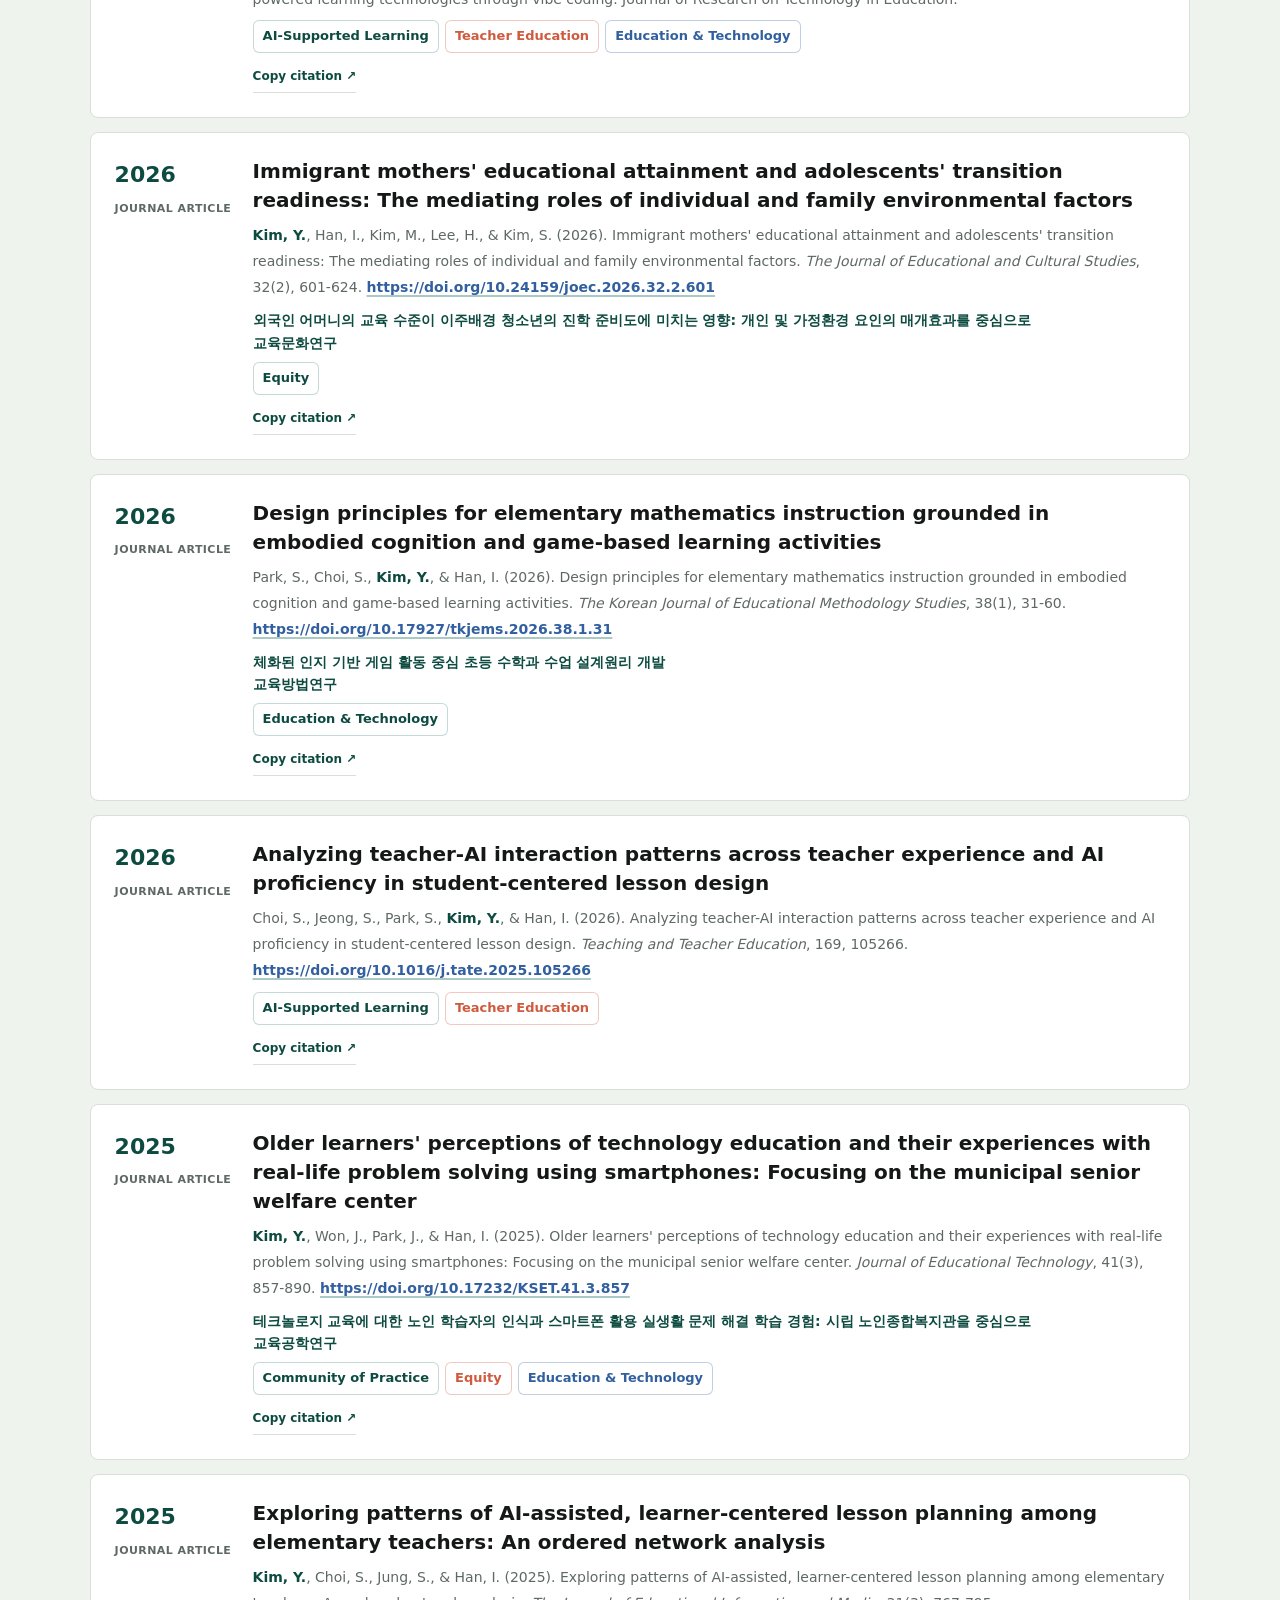
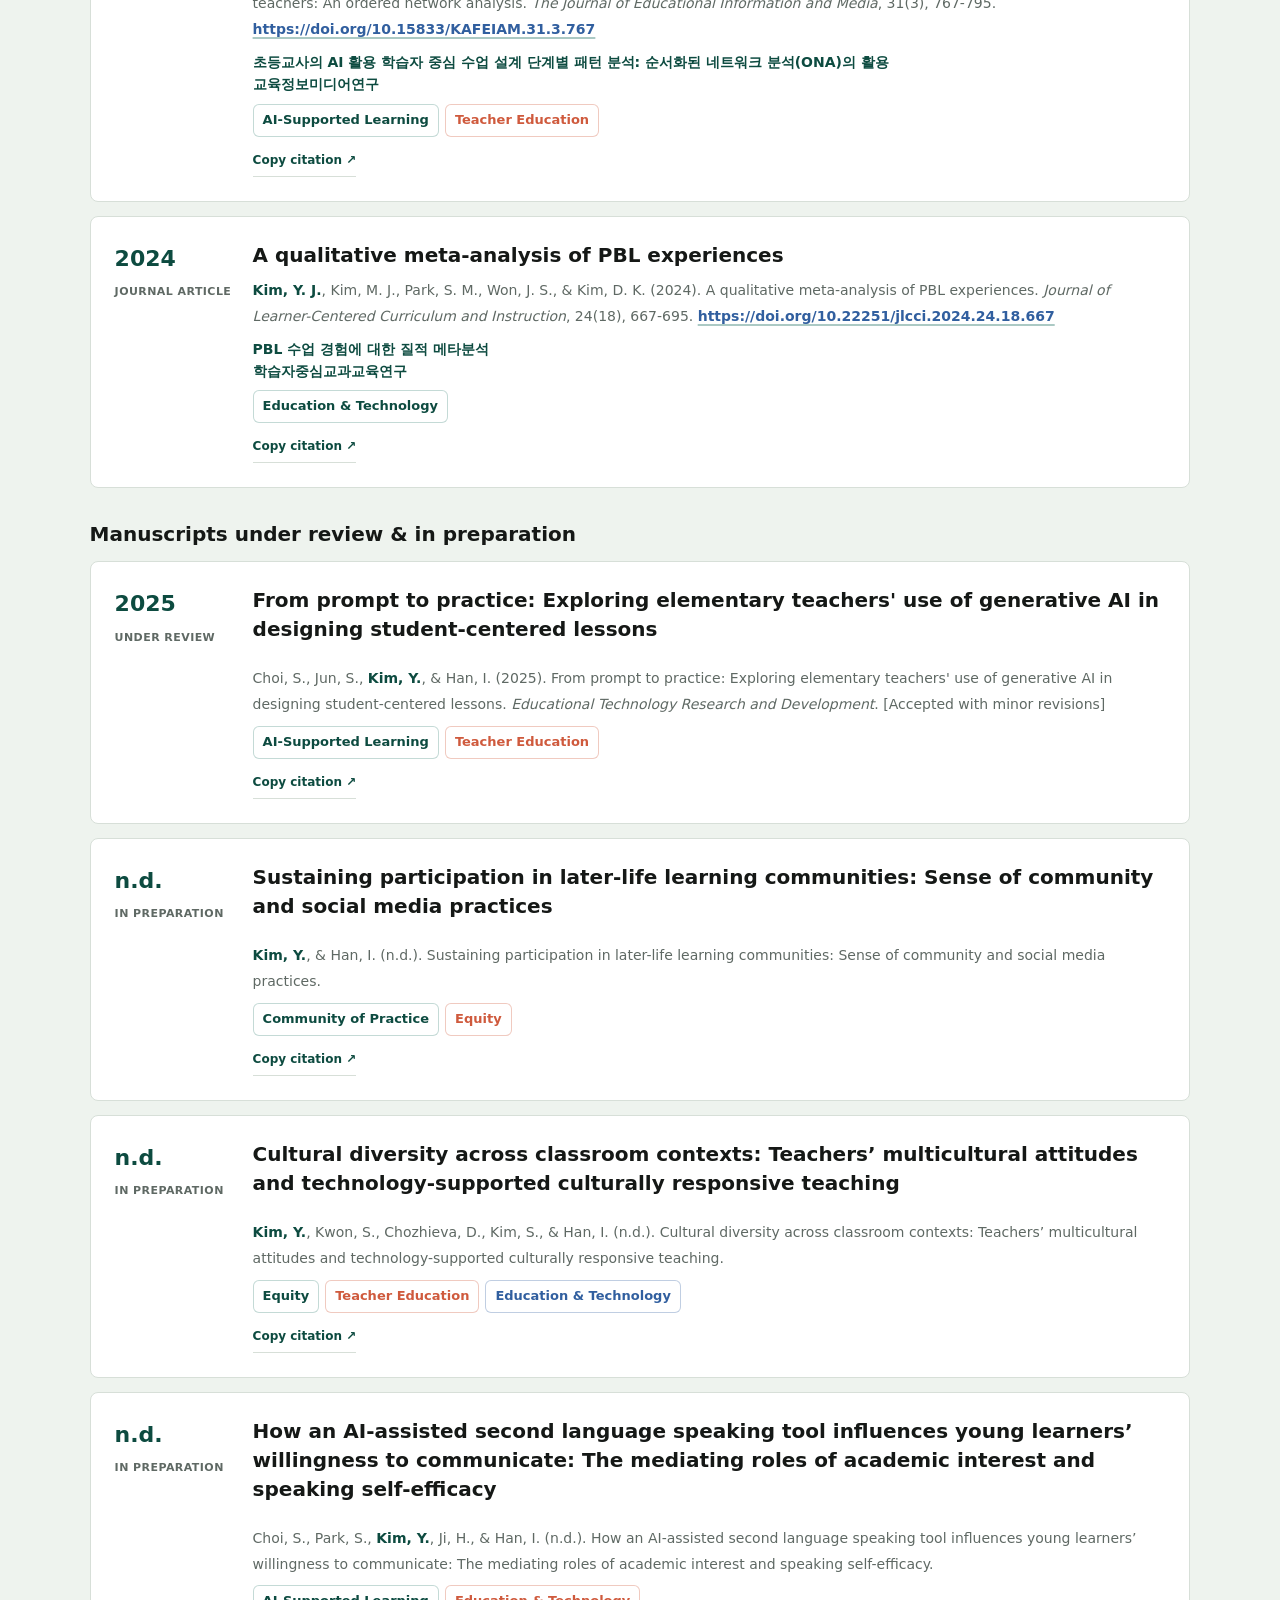
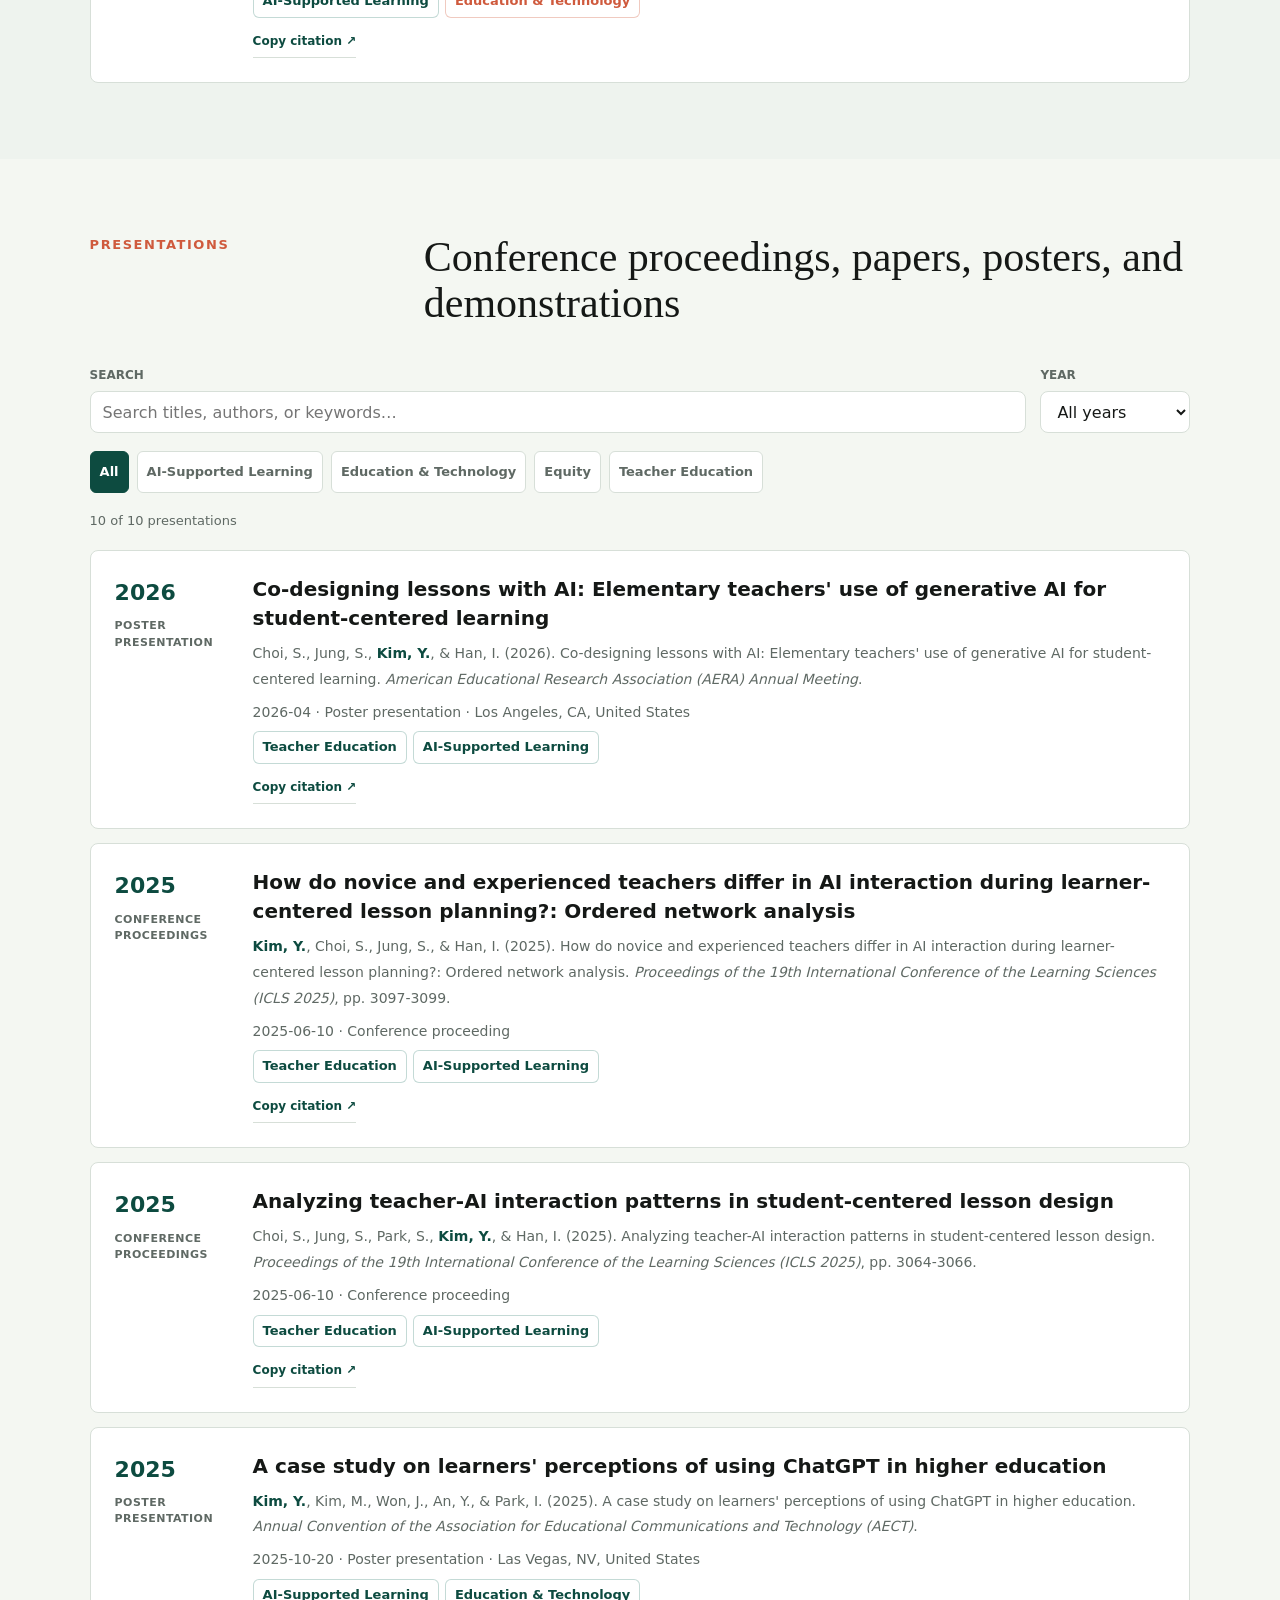
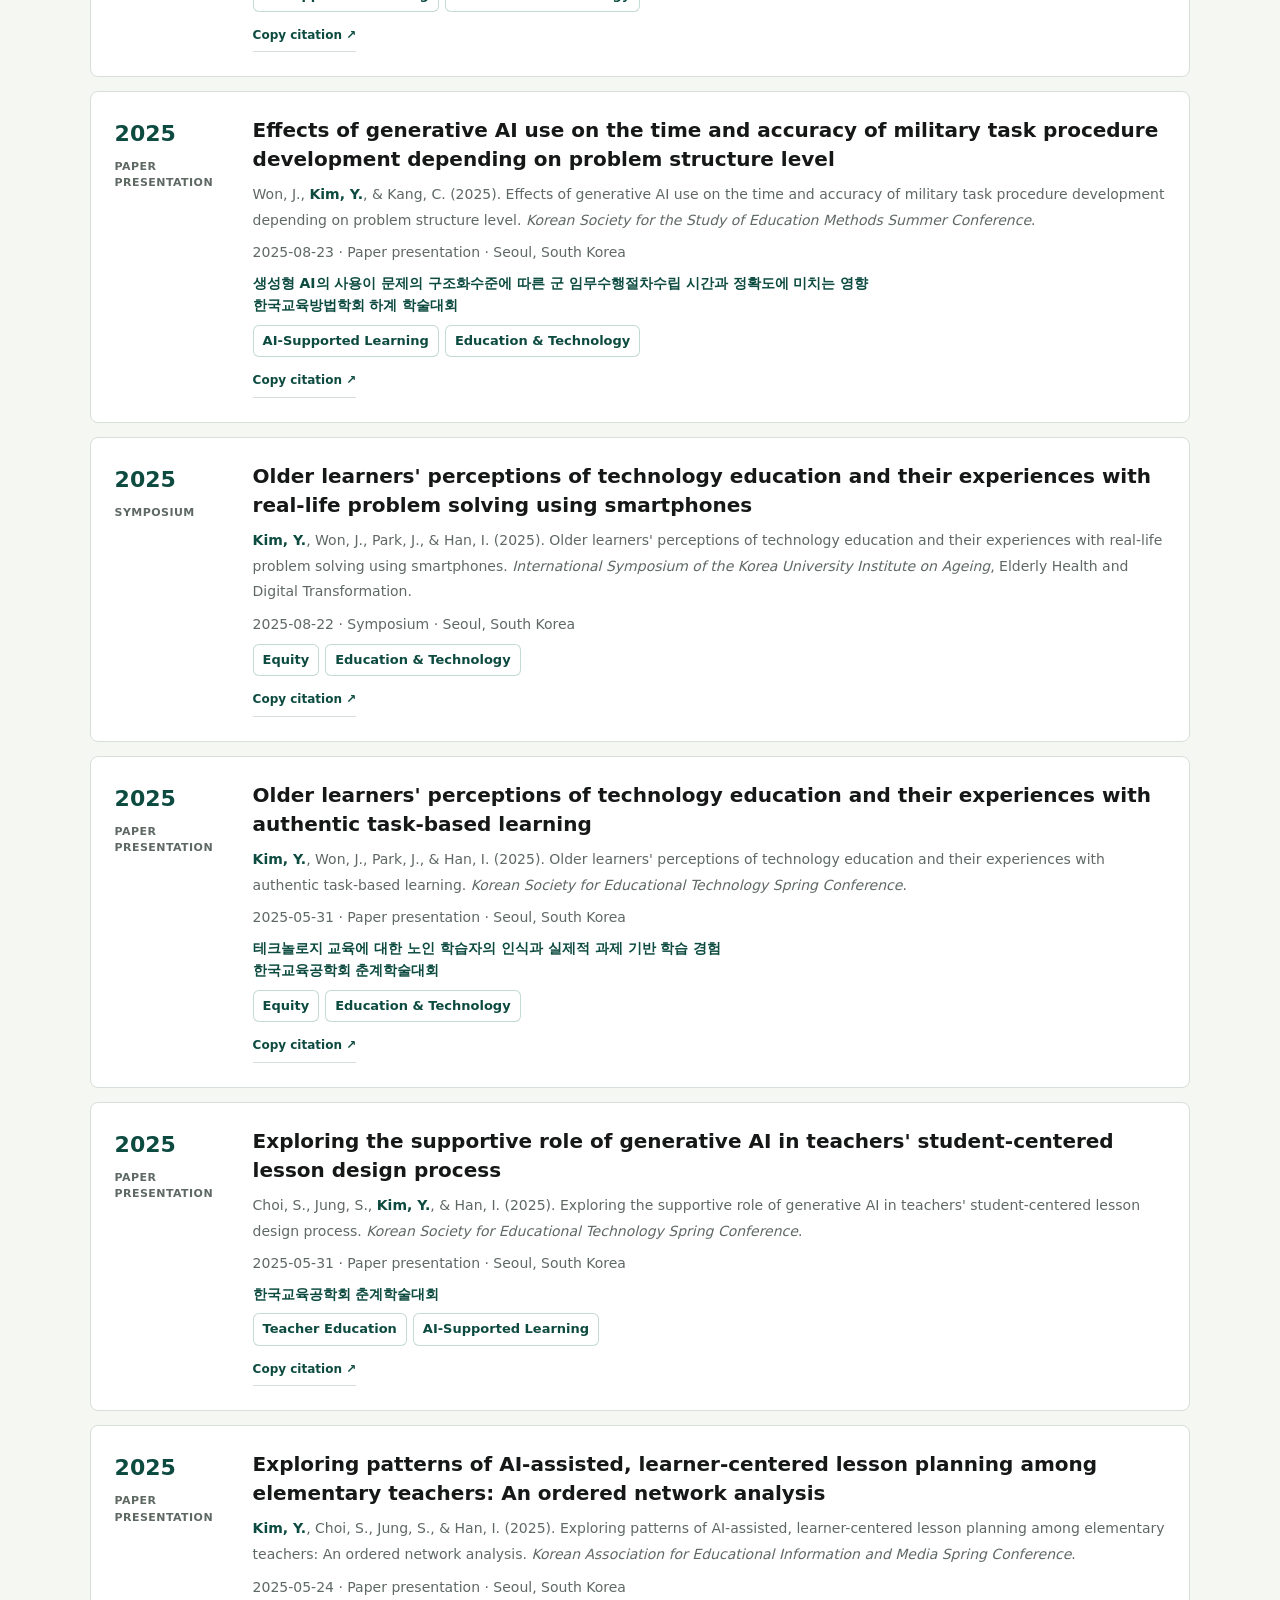
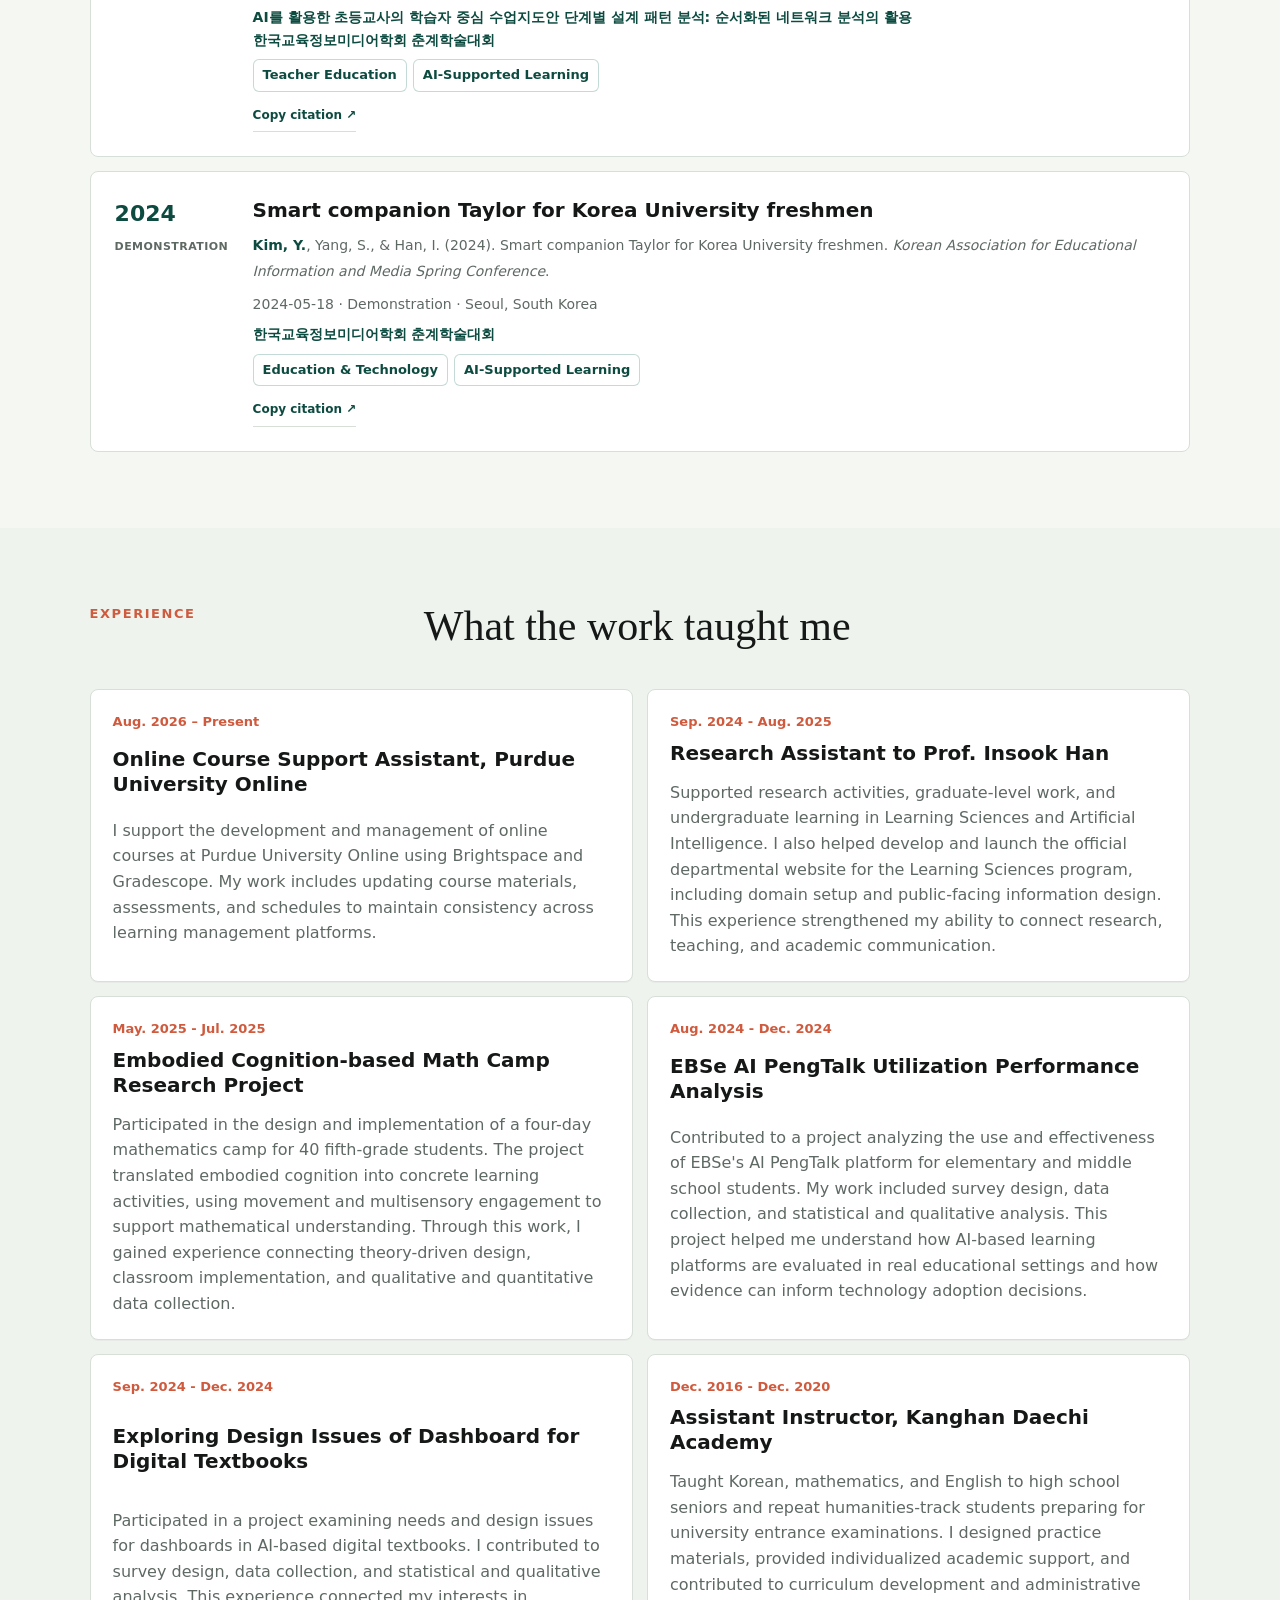
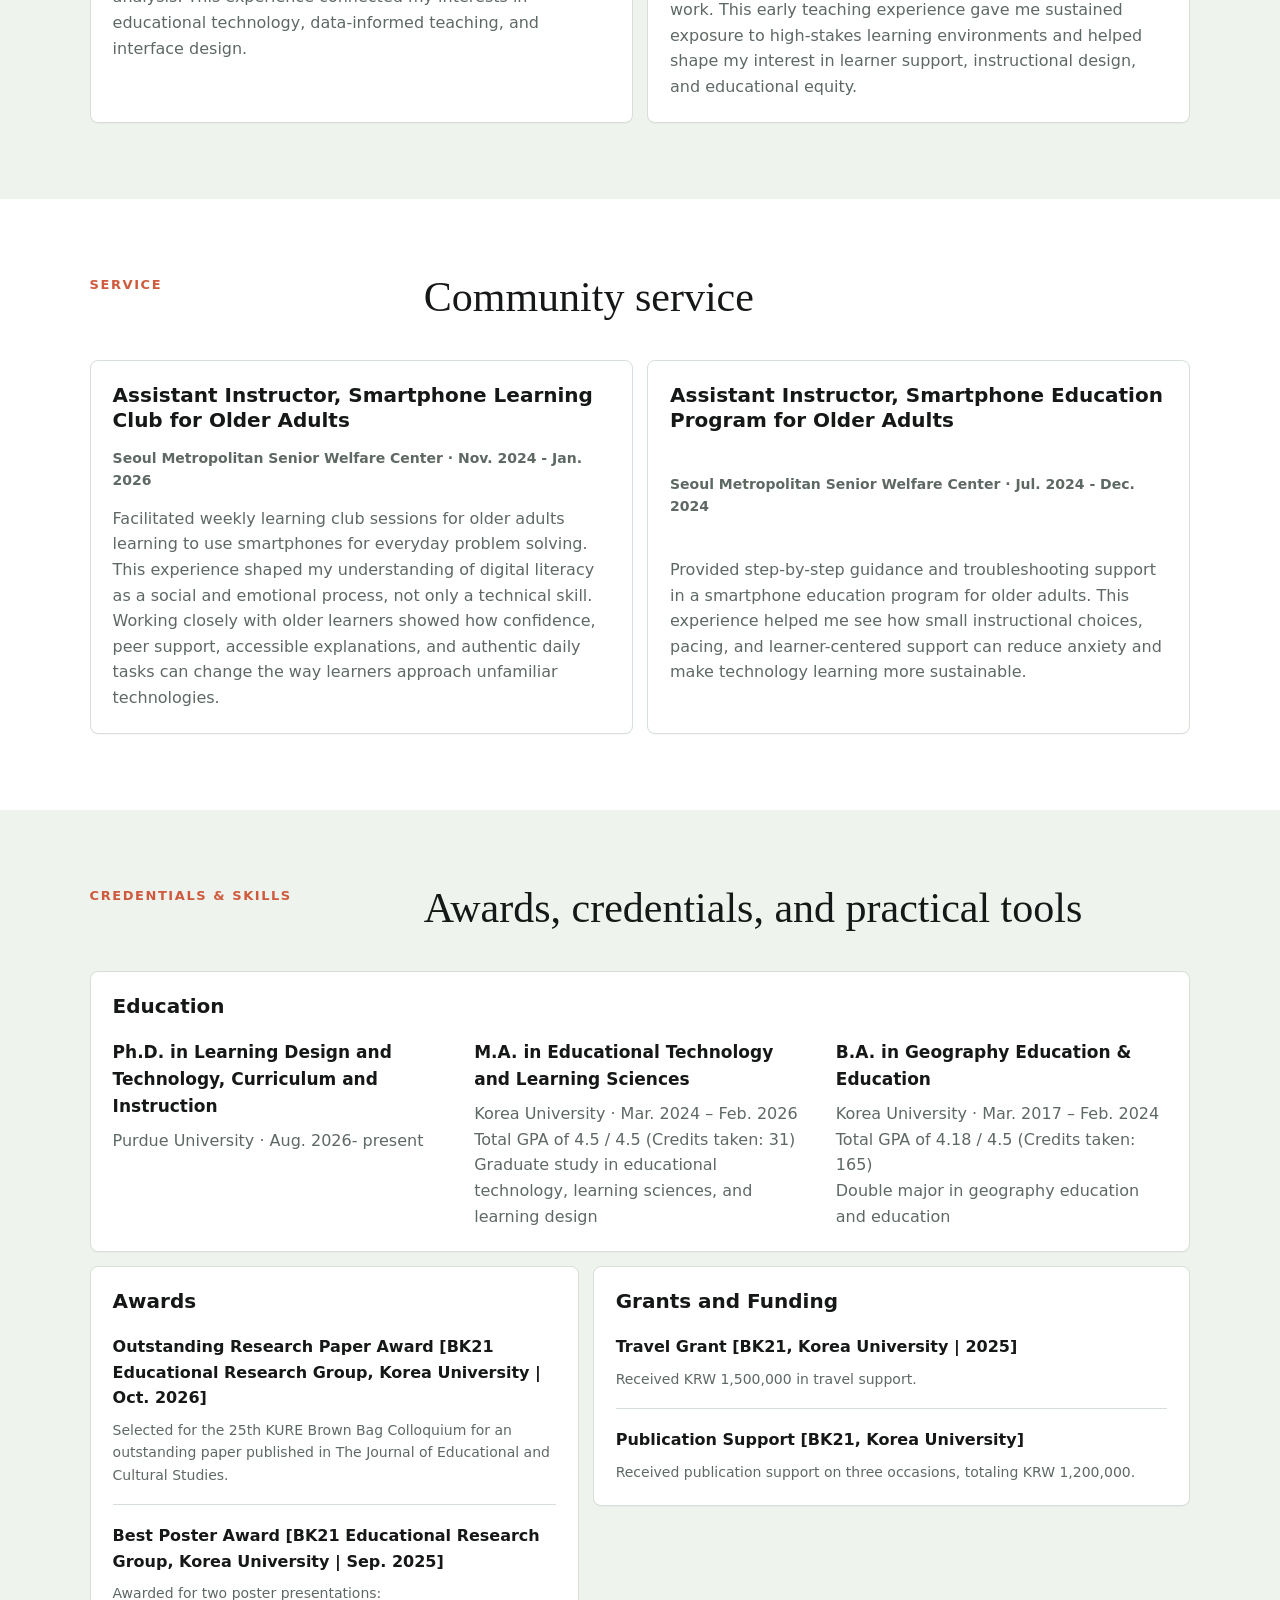
==== commit 0259f123: "Update CV website and set site title to Yeongje Kim" ====
--- a/index.html
+++ b/index.html
@@ -1,189 +1,1287 @@
 <!doctype html>
-<html lang="en">
-  <head>
-    <meta charset="utf-8" />
-    <meta name="viewport" content="width=device-width, initial-scale=1" />
-    <meta
-      name="description"
-      content="Yeongje Kim - CV portfolio for educational technology, learning sciences, teacher education, older adult education, multicultural education, and AI research."
-    />
-    <title>Yeongje Kim | Educational Technology & Learning Sciences</title>
-    <link rel="stylesheet" href="./styles.css" />
-  </head>
-  <body>
-    <canvas id="hero-canvas" aria-hidden="true"></canvas>
-
-    <header class="site-header" data-elevate>
-      <a class="brand" href="#top" aria-label="Yeongje Kim home">
-        <span class="brand-mark">YK</span>
-        <span class="brand-name">Yeongje Kim</span>
-      </a>
-      <nav class="nav" aria-label="Primary navigation">
-        <a href="#research">Research</a>
-        <a href="#publications">Publications</a>
-        <a href="#presentations">Presentations</a>
-        <a href="#experience">Experience</a>
-        <a href="#education">Credentials</a>
-      </nav>
-      <button class="icon-button" id="theme-toggle" type="button" aria-label="Toggle color theme" title="Toggle theme">
-        <span aria-hidden="true">◐</span>
-      </button>
-    </header>
-
-    <main id="top">
-      <section class="hero" aria-labelledby="hero-title">
-        <div class="hero-copy">
-          <p class="eyebrow">Educational Technology &middot; Learning Sciences &middot; AI & Learning</p>
-          <h1 id="hero-title">Yeongje Kim</h1>
-          <p class="hero-role">Ph.D. Student (starting Fall 2026), Curriculum and Instruction &ndash; Learning Design and Technology, Purdue University</p>
-          <p class="hero-text" id="hero-bio"></p>
-          <div class="hero-actions">
-            <a class="primary-link" href="#publications">View research</a>
-            <a class="secondary-link" href="mailto:kim5688@purdue.edu">Email</a>
-          </div>
-        </div>
-        <div class="hero-visual" aria-label="Profile highlights">
-          <div class="portrait-frame">
-            <img
-              class="portrait-photo"
-              src="./assets/photos/profile.jpg"
-              alt="Yeongje Kim in front of research posters"
-              fetchpriority="high"
-            />
-            <p>Portrait</p>
-          </div>
-          <div class="hero-meta" id="stats"></div>
-        </div>
-      </section>
-
-      <section class="section intro-band" aria-labelledby="about-title">
-        <div class="section-heading">
-          <p class="eyebrow">Profile</p>
-          <h2 id="about-title">Research capacity with field-based edges</h2>
-        </div>
-        <div class="intro-grid">
-          <p id="profile-summary"></p>
-          <div class="interest-cloud" id="interest-cloud" aria-label="Research interests"></div>
-        </div>
-      </section>
-
-      <section class="section visual-band" aria-labelledby="visual-title">
-        <div class="section-heading">
-          <p class="eyebrow">Research Moments</p>
-          <h2 id="visual-title">Places for fieldwork, conferences, and collaboration</h2>
-        </div>
-        <div class="photo-grid" aria-label="Research photo gallery">
-          <article class="photo-frame photo-frame-large">
-            <div class="photo-media photo-duo conference-duo">
-              <img src="./assets/photos/conference-1.jpg" alt="Yeongje Kim standing in front of an ICLS poster" loading="lazy" />
-              <img src="./assets/photos/conference-2.jpg" alt="Yeongje Kim presenting an AERA poster display" loading="lazy" />
-            </div>
-            <p>Conference participation</p>
-          </article>
-          <article class="photo-frame photo-frame-wide">
-            <div class="photo-media photo-duo fieldwork-duo">
-              <img src="./assets/photos/fieldwork-1.jpg" alt="Older adults participating in a smartphone learning activity" loading="lazy" />
-              <img src="./assets/photos/fieldwork-2.jpg" alt="Students participating in an embodied mathematics learning activity" loading="lazy" />
-            </div>
-            <p>Fieldwork and learning activities</p>
-          </article>
-          <article class="photo-frame">
-            <img class="photo-media photo-image" src="./assets/photos/collaboration.jpg" alt="Research team collaborating around laptops" loading="lazy" />
-            <p>Research community</p>
-          </article>
-        </div>
-      </section>
-
-      <section class="section" id="research" aria-labelledby="research-title">
-        <div class="section-heading">
-          <p class="eyebrow">Research Questions</p>
-          <h2 id="research-title">Questions That Shape My Research</h2>
-        </div>
-        <div class="research-visual" aria-label="Research orientation map">
-          <div class="research-core">
-            <span>Situated Learning</span>
-            <strong>Communities of Practice</strong>
-          </div>
-          <div class="research-lane">
-            <span>AI</span>
-            <span>Social Media</span>
-            <span>VR</span>
-          </div>
-          <div class="research-lane">
-            <span>Teacher Education</span>
-            <span>Older Adult Education</span>
-            <span>Multicultural Education</span>
-          </div>
-        </div>
-        <div class="cluster-grid" id="cluster-grid"></div>
-      </section>
-
-      <section class="section workbench" id="publications" aria-labelledby="publications-title">
-        <div class="section-heading">
-          <p class="eyebrow">Publications</p>
-          <h2 id="publications-title">Peer-reviewed articles and manuscripts</h2>
-        </div>
-        <div class="toolbar" aria-label="Publication filters">
-          <label class="search-box">
-            <span>Search</span>
-            <input id="publication-search" type="search" autocomplete="off" placeholder="AI, older adults, PBL..." />
-          </label>
-          <div class="segmented" id="publication-filters" aria-label="Filter publications by theme"></div>
-        </div>
-        <div class="publication-list" id="publication-list"></div>
-        <div class="subsection" id="manuscripts-wrap">
-          <h3>Manuscripts Under Review</h3>
-          <div class="publication-list compact" id="manuscript-list"></div>
-        </div>
-      </section>
-
-      <section class="section workbench" id="presentations" aria-labelledby="presentations-title">
-        <div class="section-heading">
-          <p class="eyebrow">Presentations</p>
-          <h2 id="presentations-title">Conference proceedings, papers, posters, and demonstrations</h2>
-        </div>
-        <div class="toolbar" aria-label="Presentation filters">
-          <label class="search-box">
-            <span>Search</span>
-            <input id="presentation-search" type="search" autocomplete="off" placeholder="ICLS, AERA, smartphone..." />
-          </label>
-          <div class="segmented" id="presentation-filters" aria-label="Filter presentations by theme"></div>
-        </div>
-        <div class="timeline-list" id="presentation-list"></div>
-      </section>
-
-      <section class="section" id="experience" aria-labelledby="experience-title">
-        <div class="section-heading">
-          <p class="eyebrow">Experience</p>
-          <h2 id="experience-title">What the work taught me</h2>
-        </div>
-        <div class="experience-list" id="experience-list"></div>
-      </section>
-
-      <section class="section education-section" id="education" aria-labelledby="education-title">
-        <div class="section-heading">
-          <p class="eyebrow">Credentials & Skills</p>
-          <h2 id="education-title">Awards, credentials, and practical tools</h2>
-        </div>
-        <div class="education-layout">
-          <div class="education-card">
-            <h3>Awards</h3>
-            <div id="award-list"></div>
-          </div>
-          <div class="education-card">
-            <h3>Credentials & Skills</h3>
-            <div id="credential-list"></div>
-            <div class="skill-row" id="skill-list"></div>
-          </div>
-        </div>
-      </section>
-    </main>
-
-    <footer class="footer">
-      <p>Yeongje Kim &middot; Purdue University &middot; <a href="mailto:kim5688@purdue.edu">kim5688@purdue.edu</a></p>
-    </footer>
-
-    <script src="./data.js"></script>
-    <script src="./script.js"></script>
-  </body>
-</html>
+<html lang="en"><head><meta charset="utf-8"><meta name="viewport" content="width=device-width, initial-scale=1">
+<title>Yeongje Kim</title><meta name="description" content="Yeong-je Kim, Ph.D. student at Purdue University. Research on AI-supported learning, communities of practice, teacher education, equity, and well-being."><meta name="theme-color" content="#176b5b">
+<style>:root {
+  color-scheme: light;
+  --bg: #f4f7f2;
+  --surface: #ffffff;
+  --surface-2: #eef3ee;
+  --ink: #151816;
+  --muted: #5f6964;
+  --line: #d7dfd8;
+  --green: #176b5b;
+  --green-dark: #0d4b40;
+  --coral: #cf5a3d;
+  --mustard: #b8871f;
+  --blue: #315f9f;
+  --shadow: 0 18px 50px rgba(19, 28, 23, 0.1);
+  --focus: 0 0 0 3px rgba(207, 90, 61, 0.28);
+}
+
+:root[data-theme="dark"] {
+  color-scheme: dark;
+  --bg: #151816;
+  --surface: #1f2421;
+  --surface-2: #252d28;
+  --ink: #f5f7f3;
+  --muted: #b7c2bb;
+  --line: #39433d;
+  --green: #6fc1aa;
+  --green-dark: #9bd9c8;
+  --coral: #f09775;
+  --mustard: #e2bd61;
+  --blue: #8fb5e8;
+  --shadow: 0 18px 50px rgba(0, 0, 0, 0.24);
+  --focus: 0 0 0 3px rgba(240, 151, 117, 0.35);
+}
+
+* {
+  box-sizing: border-box;
+}
+
+html {
+  scroll-behavior: smooth;
+}
+
+body {
+  margin: 0;
+  overflow-x: hidden;
+  background: var(--bg);
+  color: var(--ink);
+  font-family:
+    Inter, ui-sans-serif, system-ui, -apple-system, BlinkMacSystemFont, "Segoe UI",
+    "Noto Sans KR", sans-serif;
+  font-size: 16px;
+  line-height: 1.6;
+  letter-spacing: 0;
+}
+
+button,
+input {
+  font: inherit;
+}
+
+a {
+  color: inherit;
+  text-decoration-color: rgba(23, 107, 91, 0.36);
+  text-decoration-thickness: 2px;
+  text-underline-offset: 0.22em;
+}
+
+a:hover {
+  color: var(--green-dark);
+  text-decoration-color: var(--coral);
+}
+
+:focus-visible {
+  outline: none;
+  box-shadow: var(--focus);
+}
+
+#hero-canvas {
+  position: fixed;
+  inset: 0;
+  z-index: -1;
+  width: 100%;
+  height: 100%;
+  background: var(--bg);
+}
+
+:root[data-theme="dark"] #hero-canvas {
+  background: var(--bg);
+}
+
+.site-header {
+  position: sticky;
+  top: 0;
+  z-index: 20;
+  display: grid;
+  grid-template-columns: auto 1fr auto;
+  align-items: center;
+  gap: 24px;
+  padding: 14px 36px;
+  border-bottom: 1px solid transparent;
+  background: rgba(244, 247, 242, 0.82);
+  backdrop-filter: blur(16px);
+}
+
+:root[data-theme="dark"] .site-header {
+  background: rgba(21, 24, 22, 0.78);
+}
+
+.site-header.is-elevated {
+  border-bottom-color: var(--line);
+}
+
+.brand {
+  display: inline-flex;
+  align-items: center;
+  gap: 10px;
+  text-decoration: none;
+}
+
+.brand-mark {
+  display: inline-grid;
+  width: 38px;
+  height: 38px;
+  place-items: center;
+  border: 1px solid var(--ink);
+  border-radius: 8px;
+  color: var(--ink);
+  font-size: 13px;
+  font-weight: 800;
+}
+
+.brand-name {
+  font-weight: 800;
+}
+
+.nav {
+  display: flex;
+  min-width: 0;
+  justify-content: center;
+  gap: 22px;
+}
+
+.nav a {
+  color: var(--muted);
+  font-size: 14px;
+  font-weight: 700;
+  text-decoration: none;
+}
+
+.nav a:hover,
+.nav a.is-active {
+  color: var(--ink);
+}
+
+.icon-button {
+  display: inline-grid;
+  width: 40px;
+  height: 40px;
+  place-items: center;
+  border: 1px solid var(--line);
+  border-radius: 8px;
+  background: var(--surface);
+  color: var(--ink);
+  cursor: pointer;
+}
+
+.hero {
+  max-width: 100vw;
+  min-height: 78svh;
+  display: grid;
+  grid-template-columns: minmax(0, 1.18fr) minmax(240px, 0.42fr);
+  align-items: center;
+  gap: 30px;
+  padding: 96px 7vw 56px;
+}
+
+.hero-copy {
+  min-width: 0;
+  max-width: 890px;
+}
+
+.hero-visual,
+.section-heading,
+.intro-grid,
+.photo-grid,
+.research-visual,
+.cluster-grid,
+.publication-item,
+.presentation-item,
+.experience-item,
+.education-card {
+  min-width: 0;
+}
+
+.eyebrow {
+  margin: 0 0 14px;
+  color: var(--coral);
+  font-size: 13px;
+  font-weight: 800;
+  text-transform: uppercase;
+}
+
+h1,
+h2,
+h3,
+p {
+  overflow-wrap: anywhere;
+}
+
+h1 {
+  margin: 0;
+  font-family: Georgia, "Times New Roman", serif;
+  font-size: 84px;
+  line-height: 0.96;
+  font-weight: 500;
+  letter-spacing: 0;
+}
+
+.hero-role {
+  max-width: 780px;
+  margin: 22px 0 0;
+  color: var(--green-dark);
+  font-size: 22px;
+  font-weight: 750;
+}
+
+.hero-text {
+  max-width: 780px;
+  margin: 18px 0 0;
+  color: var(--muted);
+  font-size: 19px;
+}
+
+.hero-actions {
+  display: flex;
+  flex-wrap: wrap;
+  gap: 12px;
+  margin-top: 30px;
+}
+
+.primary-link,
+.secondary-link {
+  display: inline-flex;
+  align-items: center;
+  min-height: 44px;
+  padding: 0 16px;
+  border-radius: 8px;
+  font-weight: 800;
+  text-decoration: none;
+}
+
+.primary-link {
+  background: var(--ink);
+  color: var(--surface);
+}
+
+.primary-link:hover {
+  color: var(--surface);
+  background: var(--green-dark);
+}
+
+.secondary-link {
+  border: 1px solid var(--line);
+  background: rgba(255, 255, 255, 0.68);
+}
+
+:root[data-theme="dark"] .secondary-link {
+  background: rgba(31, 36, 33, 0.74);
+}
+
+.hero-visual {
+  display: grid;
+  gap: 10px;
+  align-self: center;
+}
+
+.portrait-frame {
+  display: grid;
+  gap: 10px;
+  padding: 12px;
+  border: 1px solid var(--line);
+  border-radius: 8px;
+  background: var(--surface);
+  box-shadow: var(--shadow);
+}
+
+:root[data-theme="dark"] .portrait-frame {
+  background: var(--surface);
+}
+
+.portrait-placeholder {
+  display: grid;
+  height: clamp(280px, 32vw, 390px);
+  place-items: center;
+  border: 1px dashed rgba(23, 107, 91, 0.42);
+  border-radius: 6px;
+  background:
+    linear-gradient(135deg, rgba(23, 107, 91, 0.1), transparent 36%),
+    linear-gradient(315deg, rgba(207, 90, 61, 0.12), transparent 42%),
+    var(--surface-2);
+}
+
+.portrait-placeholder span {
+  color: var(--green-dark);
+  font-family: Georgia, "Times New Roman", serif;
+  font-size: 54px;
+  line-height: 1;
+}
+
+.portrait-photo {
+  display: block;
+  width: 100%;
+  height: clamp(220px, 24vw, 300px);
+  border-radius: 6px;
+  object-fit: cover;
+  object-position: center;
+}
+
+.portrait-frame p,
+.photo-frame p {
+  margin: 0;
+  color: var(--muted);
+  font-size: 13px;
+  font-weight: 800;
+  text-transform: uppercase;
+}
+
+.hero-meta {
+  display: grid;
+  grid-template-columns: repeat(2, minmax(0, 1fr));
+  gap: 10px;
+}
+
+.stat-tile {
+  padding: 14px;
+  border: 1px solid var(--line);
+  border-radius: 8px;
+  background: var(--surface);
+  box-shadow: var(--shadow);
+}
+
+:root[data-theme="dark"] .stat-tile {
+  background: var(--surface);
+}
+
+.stat-tile strong {
+  display: block;
+  color: var(--green-dark);
+  font-size: 24px;
+  line-height: 1;
+}
+
+.stat-tile span {
+  display: block;
+  margin-top: 7px;
+  color: var(--muted);
+  font-size: 13px;
+  font-weight: 700;
+}
+
+.stat-tile small {
+  display: block;
+  margin-top: 8px;
+  color: var(--muted);
+  font-size: 12px;
+  font-weight: 650;
+  line-height: 1.35;
+}
+
+.stat-tile-featured {
+  grid-column: 1 / -1;
+  padding: 16px;
+}
+
+.stat-tile-featured strong {
+  font-size: 30px;
+}
+
+.stat-tile-featured span {
+  font-size: 14px;
+}
+
+.stat-tile-featured small {
+  max-width: 34rem;
+  font-size: 13px;
+  line-height: 1.45;
+}
+
+.section {
+  max-width: 100vw;
+  padding: 76px 7vw;
+  background: var(--surface);
+}
+
+.section:nth-of-type(even) {
+  background: var(--surface-2);
+}
+
+.section-heading {
+  display: grid;
+  grid-template-columns: minmax(180px, 0.28fr) minmax(0, 0.72fr);
+  gap: 36px;
+  align-items: start;
+  max-width: 1180px;
+  margin: 0 auto 34px;
+}
+
+.section-heading h2 {
+  margin: 0;
+  font-family: Georgia, "Times New Roman", serif;
+  font-size: 42px;
+  line-height: 1.08;
+  font-weight: 500;
+}
+
+.intro-grid {
+  display: grid;
+  grid-template-columns: minmax(0, 0.62fr) minmax(260px, 0.38fr);
+  gap: 32px;
+  max-width: 1180px;
+  margin: 0 auto;
+}
+
+.intro-grid p {
+  margin: 0;
+  color: var(--muted);
+  font-size: 19px;
+}
+
+.interest-cloud {
+  display: flex;
+  flex-wrap: wrap;
+  align-content: start;
+  gap: 8px;
+}
+
+.photo-grid {
+  display: grid;
+  grid-template-columns: minmax(0, 1.15fr) repeat(2, minmax(0, 0.85fr));
+  grid-auto-rows: 210px;
+  gap: 14px;
+  max-width: 1080px;
+  margin: 0 auto;
+}
+
+.photo-frame {
+  display: grid;
+  grid-template-rows: minmax(0, 1fr) auto;
+  gap: 10px;
+  padding: 10px;
+  border: 1px solid var(--line);
+  border-radius: 8px;
+  background: var(--surface);
+}
+
+.photo-frame-large {
+  grid-row: span 2;
+}
+
+.photo-frame-wide {
+  grid-column: span 2;
+}
+
+.photo-media {
+  display: block;
+  min-width: 0;
+  min-height: 0;
+  width: 100%;
+  height: 100%;
+  border-radius: 6px;
+  overflow: hidden;
+}
+
+.photo-image,
+.photo-duo img {
+  width: 100%;
+  height: 100%;
+  object-fit: cover;
+}
+
+.photo-duo {
+  display: grid;
+  gap: 6px;
+}
+
+.conference-duo {
+  grid-template-columns: minmax(0, 0.95fr) minmax(0, 1.05fr);
+}
+
+.conference-duo img:first-child {
+  object-position: 48% center;
+}
+
+.conference-duo img:last-child {
+  object-position: 58% center;
+}
+
+.fieldwork-duo {
+  grid-template-columns: repeat(2, minmax(0, 1fr));
+}
+
+.fieldwork-duo img {
+  background: var(--surface-2);
+  object-fit: contain;
+  object-position: center;
+}
+
+.photo-placeholder {
+  display: grid;
+  min-height: 190px;
+  aspect-ratio: 4 / 3;
+  place-items: center;
+  border: 1px dashed rgba(49, 95, 159, 0.38);
+  border-radius: 6px;
+  background:
+    linear-gradient(135deg, rgba(49, 95, 159, 0.1), transparent 38%),
+    linear-gradient(315deg, rgba(184, 135, 31, 0.12), transparent 44%),
+    var(--surface-2);
+}
+
+.photo-frame-large .photo-placeholder {
+  min-height: 390px;
+}
+
+.photo-placeholder span {
+  color: var(--green-dark);
+  font-size: 13px;
+  font-weight: 850;
+  text-transform: uppercase;
+}
+
+.tag,
+.filter-button {
+  display: inline-flex;
+  align-items: center;
+  min-height: 30px;
+  padding: 5px 9px;
+  border: 1px solid var(--line);
+  border-radius: 6px;
+  background: var(--surface);
+  color: var(--muted);
+  font-size: 13px;
+  font-weight: 750;
+}
+
+.tag[data-tone="green"] {
+  border-color: rgba(23, 107, 91, 0.25);
+  color: var(--green-dark);
+}
+
+.tag[data-tone="coral"] {
+  border-color: rgba(207, 90, 61, 0.32);
+  color: var(--coral);
+}
+
+.tag[data-tone="blue"] {
+  border-color: rgba(49, 95, 159, 0.3);
+  color: var(--blue);
+}
+
+.cluster-grid {
+  counter-reset: research-question;
+  display: grid;
+  grid-template-columns: repeat(2, minmax(0, 1fr));
+  gap: 16px;
+  max-width: 1180px;
+  margin: 0 auto;
+}
+
+.research-visual {
+  display: grid;
+  grid-template-columns: minmax(220px, 0.8fr) repeat(2, minmax(0, 1fr));
+  gap: 14px;
+  max-width: 1180px;
+  margin: 0 auto 18px;
+  padding: 16px;
+  border: 1px solid var(--line);
+  border-radius: 8px;
+  background: var(--surface);
+  background: color-mix(in srgb, var(--surface) 88%, var(--green) 12%);
+}
+
+.research-core,
+.research-lane {
+  display: grid;
+  gap: 8px;
+  align-content: center;
+}
+
+.research-core {
+  padding: 18px;
+  border: 1px solid rgba(23, 107, 91, 0.25);
+  border-radius: 8px;
+  background: var(--surface);
+}
+
+.research-core span {
+  color: var(--coral);
+  font-size: 12px;
+  font-weight: 850;
+  text-transform: uppercase;
+}
+
+.research-core strong {
+  color: var(--green-dark);
+  font-family: Georgia, "Times New Roman", serif;
+  font-size: 24px;
+  line-height: 1.12;
+  font-weight: 500;
+}
+
+.research-lane span {
+  display: block;
+  padding: 11px 12px;
+  border: 1px solid var(--line);
+  border-left: 4px solid var(--coral);
+  border-radius: 8px;
+  background: var(--surface);
+  color: var(--ink);
+  font-size: 14px;
+  font-weight: 800;
+}
+
+.cluster-card,
+.publication-item,
+.experience-item,
+.education-card,
+.presentation-item {
+  border: 1px solid var(--line);
+  border-radius: 8px;
+  background: var(--surface);
+  box-shadow: 0 1px 0 rgba(20, 24, 22, 0.03);
+}
+
+.cluster-card {
+  position: relative;
+  display: grid;
+  gap: 16px;
+  padding: 22px;
+  overflow: hidden;
+}
+
+.cluster-card::before {
+  counter-increment: research-question;
+  content: "Q" counter(research-question);
+  display: inline-grid;
+  width: 42px;
+  height: 42px;
+  place-items: center;
+  border-radius: 8px;
+  background: var(--green-dark);
+  color: var(--surface);
+  font-size: 13px;
+  font-weight: 900;
+}
+
+.cluster-card h3,
+.publication-item h3,
+.experience-item h3,
+.education-card h3,
+.presentation-item h3,
+.subsection h3 {
+  margin: 0;
+  font-size: 20px;
+  line-height: 1.25;
+}
+
+.cluster-kicker {
+  color: var(--mustard);
+  font-size: 12px;
+  font-weight: 850;
+  text-transform: uppercase;
+}
+
+.cluster-card p,
+.publication-item p,
+.experience-item p,
+.presentation-item p,
+.education-card p {
+  margin: 0;
+  color: var(--muted);
+}
+
+.cluster-output {
+  margin: 0;
+  padding-left: 18px;
+  color: var(--muted);
+}
+
+.cluster-output li + li {
+  margin-top: 4px;
+}
+
+details {
+  border-top: 1px solid var(--line);
+  padding-top: 12px;
+}
+
+summary {
+  color: var(--green-dark);
+  cursor: pointer;
+  font-size: 14px;
+  font-weight: 850;
+}
+
+.workbench {
+  background: var(--bg);
+}
+
+.toolbar {
+  display: flex;
+  flex-wrap: wrap;
+  gap: 14px;
+  align-items: end;
+  max-width: 1180px;
+  margin: 0 auto 18px;
+}
+
+.search-box {
+  display: grid;
+  gap: 6px;
+  min-width: 260px;
+}
+
+.search-box span {
+  color: var(--muted);
+  font-size: 12px;
+  font-weight: 800;
+  text-transform: uppercase;
+}
+
+.search-box input {
+  width: 100%;
+  min-height: 42px;
+  border: 1px solid var(--line);
+  border-radius: 8px;
+  background: var(--surface);
+  color: var(--ink);
+  padding: 0 12px;
+}
+
+.segmented {
+  display: flex;
+  flex-wrap: wrap;
+  gap: 8px;
+}
+
+.filter-button {
+  min-height: 42px;
+  cursor: pointer;
+}
+
+.filter-button.is-active {
+  border-color: var(--green-dark);
+  background: var(--green-dark);
+  color: var(--surface);
+}
+
+.publication-list,
+.timeline-list,
+.experience-list,
+.education-layout {
+  display: grid;
+  gap: 14px;
+  max-width: 1180px;
+  margin: 0 auto;
+}
+
+.publication-item {
+  display: grid;
+  grid-template-columns: 120px minmax(0, 1fr);
+  gap: 18px;
+  padding: 20px;
+}
+
+.publication-year {
+  color: var(--green-dark);
+  font-size: 22px;
+  font-weight: 850;
+}
+
+.citation {
+  display: grid;
+  gap: 8px;
+}
+
+.citation-meta {
+  color: var(--muted);
+  font-size: 14px;
+}
+
+.self-author {
+  color: var(--green-dark);
+  font-weight: 900;
+}
+
+.korean-line {
+  color: var(--green-dark);
+  font-size: 14px;
+  font-weight: 700;
+}
+
+.doi {
+  width: fit-content;
+  color: var(--blue);
+  font-size: 14px;
+  font-weight: 750;
+}
+
+.card-tags {
+  display: flex;
+  flex-wrap: wrap;
+  gap: 6px;
+}
+
+.subsection {
+  max-width: 1180px;
+  margin: 34px auto 0;
+}
+
+.subsection h3 {
+  margin-bottom: 14px;
+}
+
+.compact .publication-item {
+  grid-template-columns: 120px minmax(0, 1fr);
+}
+
+.presentation-item {
+  display: grid;
+  grid-template-columns: 150px minmax(0, 1fr);
+  gap: 18px;
+  padding: 18px 20px;
+}
+
+.presentation-date {
+  color: var(--coral);
+  font-size: 14px;
+  font-weight: 850;
+}
+
+.presentation-type {
+  display: block;
+  margin-top: 4px;
+  color: var(--muted);
+  font-size: 12px;
+  font-weight: 800;
+  text-transform: uppercase;
+}
+
+.experience-list {
+  grid-template-columns: repeat(2, minmax(0, 1fr));
+}
+
+.experience-item {
+  display: grid;
+  gap: 14px;
+  padding: 22px;
+}
+
+.experience-top {
+  display: grid;
+  gap: 8px;
+}
+
+.period {
+  color: var(--coral);
+  font-size: 13px;
+  font-weight: 850;
+}
+
+.organization {
+  color: var(--muted);
+  font-size: 14px;
+  font-weight: 750;
+}
+
+.education-layout {
+  grid-template-columns: minmax(0, 0.9fr) minmax(0, 1.1fr);
+}
+
+.education-card {
+  padding: 22px;
+}
+
+.edu-entry + .edu-entry,
+.award-entry + .award-entry {
+  margin-top: 18px;
+  padding-top: 18px;
+  border-top: 1px solid var(--line);
+}
+
+.edu-degree {
+  margin: 14px 0 4px;
+  font-weight: 850;
+}
+
+.credential-list {
+  margin: 12px 0 0;
+  padding-left: 18px;
+  color: var(--muted);
+}
+
+.skill-row {
+  display: flex;
+  flex-wrap: wrap;
+  gap: 7px;
+  margin-top: 18px;
+}
+
+.footer {
+  padding: 34px 7vw;
+  border-top: 1px solid var(--line);
+  background: var(--ink);
+  color: var(--surface);
+}
+
+.footer p {
+  max-width: 1180px;
+  margin: 0 auto;
+  color: rgba(255, 255, 255, 0.76);
+}
+
+.footer a {
+  color: #ffffff;
+}
+
+@media (max-width: 980px) {
+  .site-header {
+    grid-template-columns: auto auto;
+    gap: 14px;
+    padding: 12px 20px;
+  }
+
+  .nav {
+    order: 3;
+    grid-column: 1 / -1;
+    justify-content: flex-start;
+    gap: 14px;
+    overflow-x: auto;
+    padding-bottom: 2px;
+  }
+
+  .hero {
+    grid-template-columns: 1fr;
+    padding: 82px 24px 46px;
+  }
+
+  .hero-visual {
+    grid-template-columns: minmax(190px, 0.48fr) minmax(0, 1fr);
+    align-items: start;
+  }
+
+  h1 {
+    font-size: 54px;
+  }
+
+  .hero-role {
+    font-size: 19px;
+  }
+
+  .hero-text,
+  .intro-grid p {
+    font-size: 17px;
+  }
+
+  .hero-meta {
+    grid-template-columns: repeat(2, minmax(0, 1fr));
+  }
+
+  .section {
+    padding: 58px 24px;
+  }
+
+  .section-heading,
+  .intro-grid,
+  .photo-grid,
+  .research-visual,
+  .cluster-grid,
+  .experience-list,
+  .education-layout {
+    grid-template-columns: 1fr;
+  }
+
+  .photo-frame-large {
+    grid-row: auto;
+  }
+
+  .photo-frame-wide {
+    grid-column: auto;
+  }
+
+  .photo-frame-large .photo-placeholder,
+  .portrait-placeholder {
+    min-height: 220px;
+  }
+
+  .portrait-placeholder,
+  .portrait-photo {
+    height: clamp(190px, 28vw, 260px);
+  }
+
+  .section-heading h2 {
+    font-size: 34px;
+  }
+}
+
+@media (max-width: 640px) {
+  #hero-canvas {
+    opacity: 0.46;
+  }
+
+  .brand-name {
+    display: none;
+  }
+
+  .nav a {
+    font-size: 13px;
+    white-space: nowrap;
+  }
+
+  h1 {
+    font-size: 42px;
+  }
+
+  .hero-role,
+  .hero-text {
+    max-width: 20rem;
+  }
+
+  .hero-role {
+    font-size: 17px;
+  }
+
+  .hero-meta {
+    grid-template-columns: 1fr;
+  }
+
+  .hero-visual {
+    grid-template-columns: 1fr;
+  }
+
+  .portrait-placeholder,
+  .portrait-photo {
+    height: min(300px, 78vw);
+  }
+
+  .photo-grid {
+    grid-auto-rows: auto;
+  }
+
+  .photo-media {
+    height: auto;
+  }
+
+  .photo-duo img {
+    height: auto;
+  }
+
+  .conference-duo,
+  .fieldwork-duo {
+    grid-template-columns: 1fr;
+  }
+
+  .photo-duo img,
+  .photo-image {
+    aspect-ratio: 16 / 10;
+  }
+
+  .conference-duo img {
+    aspect-ratio: 4 / 3;
+  }
+
+  .toolbar {
+    align-items: stretch;
+  }
+
+  .search-box,
+  .segmented,
+  .filter-button {
+    width: 100%;
+  }
+
+  .publication-item,
+  .compact .publication-item,
+  .presentation-item {
+    grid-template-columns: 1fr;
+    gap: 8px;
+  }
+
+  .publication-year {
+    font-size: 18px;
+  }
+}
+
+@media (prefers-reduced-motion: reduce) {
+  html {
+    scroll-behavior: auto;
+  }
+
+  *,
+  *::before,
+  *::after {
+    animation-duration: 0.01ms !important;
+    animation-iteration-count: 1 !important;
+    transition-duration: 0.01ms !important;
+  }
+}
+
+
+.hero{position:relative;max-width:1440px;margin:auto;grid-template-columns:minmax(0,1fr) 320px;min-height:720px;padding-top:80px;padding-bottom:80px;gap:7vw}.hero-copy{max-width:740px}.hero-role{font-size:20px}.hero h1{font-size:clamp(58px,6.4vw,92px);letter-spacing:-.045em}.hero-text{max-width:640px;line-height:1.8}.hero .eyebrow{max-width:600px;letter-spacing:.12em}.portrait-frame{transform:rotate(2deg);padding:12px 12px 16px}.portrait-photo{height:310px;object-position:center 35%}.portrait-frame p{padding-top:4px;font-size:11px;letter-spacing:.12em}.hero-meta{margin-top:12px}.stat-tile{box-shadow:none}.brand-mark{background:var(--green-dark);color:var(--surface);border-color:var(--green-dark)}.site-header{gap:16px}.nav{gap:18px}.brand-name{font-size:14px}.brand small{display:block;color:var(--muted);font-size:10px;font-weight:500;letter-spacing:.06em}.section{scroll-margin-top:88px}.section-heading{margin-bottom:40px}.section-heading .eyebrow{letter-spacing:.12em}.result-count{max-width:1180px;margin:0 auto 18px;color:var(--muted);font-size:13px}.toolbar{align-items:flex-end}.search-box{flex:1;min-width:220px}.segmented{flex-basis:100%;margin-top:4px}.year-box{display:grid;gap:6px;min-width:150px}.year-box>span{color:var(--muted);font-size:12px;font-weight:800;text-transform:uppercase}select{font:inherit;min-height:42px;padding:0 36px 0 12px;border:1px solid var(--line);border-radius:8px;background:var(--surface);color:var(--ink)}.entry-type{display:block;font-size:11px;color:var(--muted);line-height:1.5;margin-top:8px;text-transform:uppercase;letter-spacing:.04em}.citation .full-citation{font-size:14px;line-height:1.85}.publication-item h3{font-size:20px;line-height:1.45}.publication-item{padding:24px;box-shadow:none}.entry[hidden]{display:none}.copy-button{justify-self:start;border:0;border-bottom:1px solid var(--line);background:none;color:var(--green-dark);font-size:12px;font-weight:750;cursor:pointer;padding:6px 0}.copy-button:hover{border-color:var(--green)}.empty-state{border:1px dashed var(--line);padding:28px;text-align:center;border-radius:8px;color:var(--muted)}.empty-state[hidden]{display:none}.cluster-card{display:flex;flex-direction:column;gap:16px;padding:28px}.cluster-card::before{font-family:Georgia,serif;font-size:18px;background:var(--surface-2);color:var(--green-dark)}.cluster-card h3{font-size:23px;line-height:1.35;margin-top:8px}.cluster-card details{margin-top:auto}.project-authors{font-size:12px}.cluster-output{line-height:1.85}.cluster-card details ul{padding-top:14px}.gallery-grid{display:grid;grid-template-columns:1fr 1fr 1fr;grid-template-rows:230px 230px;gap:16px;max-width:1180px;margin:auto}.gallery-photo{position:relative;overflow:hidden;display:flex;flex-direction:column;min-width:0;margin:0;padding:9px;border:1px solid var(--line);background:var(--surface);border-radius:8px;text-align:left;cursor:zoom-in;transition:transform .2s}.gallery-photo:hover{transform:translateY(-4px)}.gallery-photo img{width:100%;height:calc(100% - 38px);min-height:0;object-fit:cover;border-radius:4px}.gallery-photo>span{display:flex;justify-content:space-between;align-items:center;height:38px;color:var(--muted);font-size:11px;font-weight:800;letter-spacing:.04em;text-transform:uppercase}.gallery-photo.tall{grid-row:span 2}.gallery-photo.tall img{object-position:center 30%}.gallery-photo.wide{grid-column:span 1}.gallery-grid{grid-template-columns:1fr 1fr 1.4fr;grid-template-rows:180px 180px 180px}.gallery-photo.tall{grid-row:span 2}.gallery-photo.wide{grid-column:span 2}.education-layout{align-items:start}.education-card h3{margin-bottom:20px}.education-card .edu-degree{color:var(--ink);margin-bottom:8px}.education-card .award-entry p+p{font-size:14px;margin-top:8px}.skill-group{padding-top:16px}.skill-group h4{font-size:13px;margin:0 0 6px;color:var(--green-dark)}.skill-group p{font-size:14px}.education-card .credential-list{margin-bottom:18px}.footer{background:#17251f;color:#fff}.footer p{color:#d8e3dc}.footer-inner{display:flex;justify-content:space-between;gap:24px;flex-wrap:wrap;max-width:1180px;margin:auto}.footer-inner p{margin:0}.footer .copy-button{color:#d8e3dc}.skip-link{position:fixed;top:-80px;left:16px;padding:12px;background:var(--ink);color:var(--surface);z-index:100}.skip-link:focus{top:10px}.scroll-progress{position:fixed;top:0;left:0;height:3px;width:0;background:var(--coral);z-index:40}.lightbox{border:1px solid var(--line);background:var(--surface);color:var(--ink);border-radius:12px;max-width:92vw;padding:18px}.lightbox::backdrop{background:rgba(8,17,13,.85);backdrop-filter:blur(6px)}.lightbox img{display:block;max-height:78vh;max-width:85vw;object-fit:contain;margin:auto}.lightbox footer{display:flex;justify-content:space-between;align-items:center;gap:25px;margin-top:12px}.lightbox p{margin:0;font-size:14px}.lightbox button{cursor:pointer}.toast{position:fixed;bottom:24px;left:50%;transform:translateX(-50%) translateY(150%);background:var(--ink);color:var(--surface);padding:10px 20px;border-radius:30px;z-index:70;font-size:13px;transition:transform .2s;box-shadow:var(--shadow)}.toast.visible{transform:translateX(-50%) translateY(0)}.back-top{position:fixed;right:22px;bottom:22px;border:1px solid var(--line);border-radius:50%;width:44px;height:44px;display:grid;place-items:center;background:var(--surface);color:var(--ink);text-decoration:none;z-index:15}.citation-fallback{display:block;width:100%;min-height:100px;background:var(--surface);color:var(--ink);font:inherit;border:1px solid var(--line)}.hero-accent{height:1px;background:var(--line);margin:34px 0 20px;max-width:460px}.hero-note{font-size:12px;color:var(--muted);letter-spacing:.03em}.intro-grid .interest-cloud{gap:10px}.tag{cursor:default}.portrait-frame{position:relative}.theme-label{font-size:19px}.education-wide{grid-column:1/-1}.education-row{display:grid;grid-template-columns:repeat(3,minmax(0,1fr));gap:30px}.education-row .edu-entry+.edu-entry{margin:0;padding:0;border:0}.education-row .edu-degree{font-size:17px}.filter-button{width:auto;transition:background .15s,color .15s}.filter-button:focus-visible,summary:focus-visible,.gallery-photo:focus-visible{outline:2px solid var(--coral);outline-offset:4px}.photo-note{max-width:1180px;margin:20px auto 0;font-size:12px;color:var(--muted)}
+@media(min-width:1400px){.section{padding-left:calc((100vw - 1180px)/2);padding-right:calc((100vw - 1180px)/2)}}
+@media(max-width:980px){.hero{grid-template-columns:1fr;min-height:auto;padding:65px 24px;gap:44px}.hero-visual{grid-template-columns:260px 1fr;gap:24px;align-items:center}.portrait-photo{height:270px}.gallery-grid{grid-template-columns:1fr 1fr;grid-template-rows:300px 230px 230px}.gallery-photo.tall{grid-row:auto}.gallery-photo.wide{grid-column:span 2}.education-row{grid-template-columns:1fr}.education-row .edu-entry+.edu-entry{padding-top:20px;border-top:1px solid var(--line)}.section{scroll-margin-top:130px}.brand-name{display:block}.brand small{display:none}.icon-button{justify-self:end}.section-heading{gap:10px}}
+@media(max-width:640px){.hero h1{font-size:58px}.hero-visual{grid-template-columns:1fr}.portrait-frame{max-width:320px;width:100%;margin:auto}.hero-meta{grid-template-columns:repeat(2,minmax(0,1fr));width:100%;max-width:420px;margin:auto}.hero-role,.hero-text{max-width:none}.hero-text{font-size:17px}.hero .eyebrow{font-size:11px}.hero{padding-top:48px}.gallery-grid{grid-template-columns:1fr 1fr;grid-template-rows:270px 190px 200px;gap:10px}.gallery-photo.wide{grid-column:span 2}.gallery-photo>span{font-size:9px}.publication-item{padding:18px}.publication-item h3{font-size:18px}.entry-type{display:inline;font-size:10px;margin-left:12px}.segmented{width:100%;gap:6px}.filter-button{min-height:36px;font-size:11px;padding:5px 8px}.search-box{width:100%;flex-basis:100%}.year-box{width:100%}.section{padding:50px 20px}.section-heading h2{font-size:32px}.cluster-card{padding:22px}.lightbox img{max-width:80vw}.site-header{padding:10px 20px}.footer-inner{gap:18px}.footer p{font-size:13px}.back-top{right:12px;bottom:12px}.toast{max-width:80vw;text-align:center}.experience-item{padding:20px}}
+@media print{.site-header,.toolbar,.copy-button,.gallery-grid,.visual-band,.back-top,.scroll-progress,#hero-canvas,.hero-actions,.toast,dialog,.photo-note{display:none!important}body{font-size:10pt;background:white;color:black}.hero,.section{display:block;padding:16px 0;min-height:0}.hero h1{font-size:30pt}.hero-visual{display:none}.section-heading{display:block;margin:14px 0}.section-heading h2{font-size:20pt}.section-heading .eyebrow{display:none}.publication-item,.experience-item,.cluster-card,.education-card{break-inside:avoid;box-shadow:none;margin-bottom:10px}.education-layout,.experience-list,.cluster-grid{display:block}.entry[hidden]{display:grid}.footer{background:white;color:black}.footer p,.footer a{color:black}details>*{display:block}main{max-width:100%}}
+
+
+.topic-explorer{max-width:1180px;margin:0 auto 30px}.topic-options{display:grid;grid-template-columns:repeat(3,minmax(0,1fr));gap:12px}.topic-choice{min-height:72px;padding:18px;border:1px solid var(--line);border-radius:8px;background:var(--surface);color:var(--green-dark);font:inherit;font-size:17px;font-weight:750;cursor:pointer;text-align:center;line-height:1.4}.topic-choice:hover,.topic-choice[aria-pressed="true"]{border-color:var(--green-dark);background:var(--green-dark);color:var(--surface)}.topic-choice:focus-visible{outline:3px solid var(--coral);outline-offset:3px}.topic-results{margin-top:16px;padding:24px;border:1px solid var(--line);border-radius:8px;background:var(--surface)}.topic-instruction{margin:0;color:var(--muted)}.topic-results h3{margin:0 0 16px;font-size:23px}.topic-related-grid{display:grid;grid-template-columns:1fr 1fr;gap:28px}.topic-related-grid h4{margin:0 0 12px;color:var(--green-dark)}.topic-related-grid ul{margin:0;padding-left:18px}.topic-related-grid li+li{margin-top:12px}.topic-related-grid a{font-size:14px;line-height:1.6}.topic-related-grid small{display:block;font-size:11px;color:var(--muted);margin-top:3px}.topic-related-grid p{font-size:14px;color:var(--muted)}.ongoing-project::before{display:none}.ongoing-projects{counter-reset:research-question}.hero .eyebrow{font-size:12px;line-height:1.9;letter-spacing:.05em}.entry,.ongoing-project{scroll-margin-top:135px}#service{scroll-margin-top:130px}
+@media(max-width:640px){.topic-options{grid-template-columns:repeat(2,minmax(0,1fr));gap:9px}.topic-choice{font-size:14px;padding:12px;min-height:76px}.topic-related-grid{grid-template-columns:1fr;gap:24px}.topic-results{padding:18px}}
+</style></head><body>
+<a class="skip-link" href="#main">Skip to content</a><div class="scroll-progress" aria-hidden="true"></div><canvas id="hero-canvas" aria-hidden="true"></canvas>
+<header class="site-header" data-elevate><a class="brand" href="#top"><span class="brand-mark">YK</span><span class="brand-name">Yeongje Kim</span></a><nav class="nav" aria-label="Primary navigation"><a href="#research">Research</a><a href="#ongoing-research">Ongoing Research</a><a href="#publications">Publications</a><a href="#presentations">Presentations</a><a href="#experience">Experience</a><a href="#service">Service</a><a href="#education">Credentials</a></nav><button class="icon-button" id="theme-toggle" aria-label="Switch to dark theme" aria-pressed="false" type="button"><span class="theme-label" aria-hidden="true">◐</span></button></header>
+<main id="main"><section class="hero" id="top" aria-labelledby="hero-title"><div class="hero-copy"><p class="eyebrow">Community of Practice · AI-Supported Learning · Well-Being · Equity · Teacher Education · Education &amp; Technology</p><h1 id="hero-title">Yeongje Kim</h1><p class="hero-role">Ph.D. Student, Curriculum and Instruction – Learning Design and Technology, Purdue University</p><p class="hero-text">My research, grounded in situated learning and Communities of Practice, explores how technologies such as AI support learning across teacher education, older adult education, and multicultural education. As a doctoral student beginning this journey, I enjoy growing through collaboration and moving toward fuller participation in the educational research community.</p><div class="hero-actions"><a class="primary-link" href="#publications">View research</a><a class="secondary-link" href="mailto:kim5688@purdue.edu">Email</a><a class="secondary-link" href="[data-uri]" download="CV_Yeongje_Kim.docx">Download CV ↓</a></div><div class="hero-accent"></div><p class="hero-note"></p></div><div class="hero-visual"><div class="portrait-frame"><img class="portrait-photo" src="[data-uri]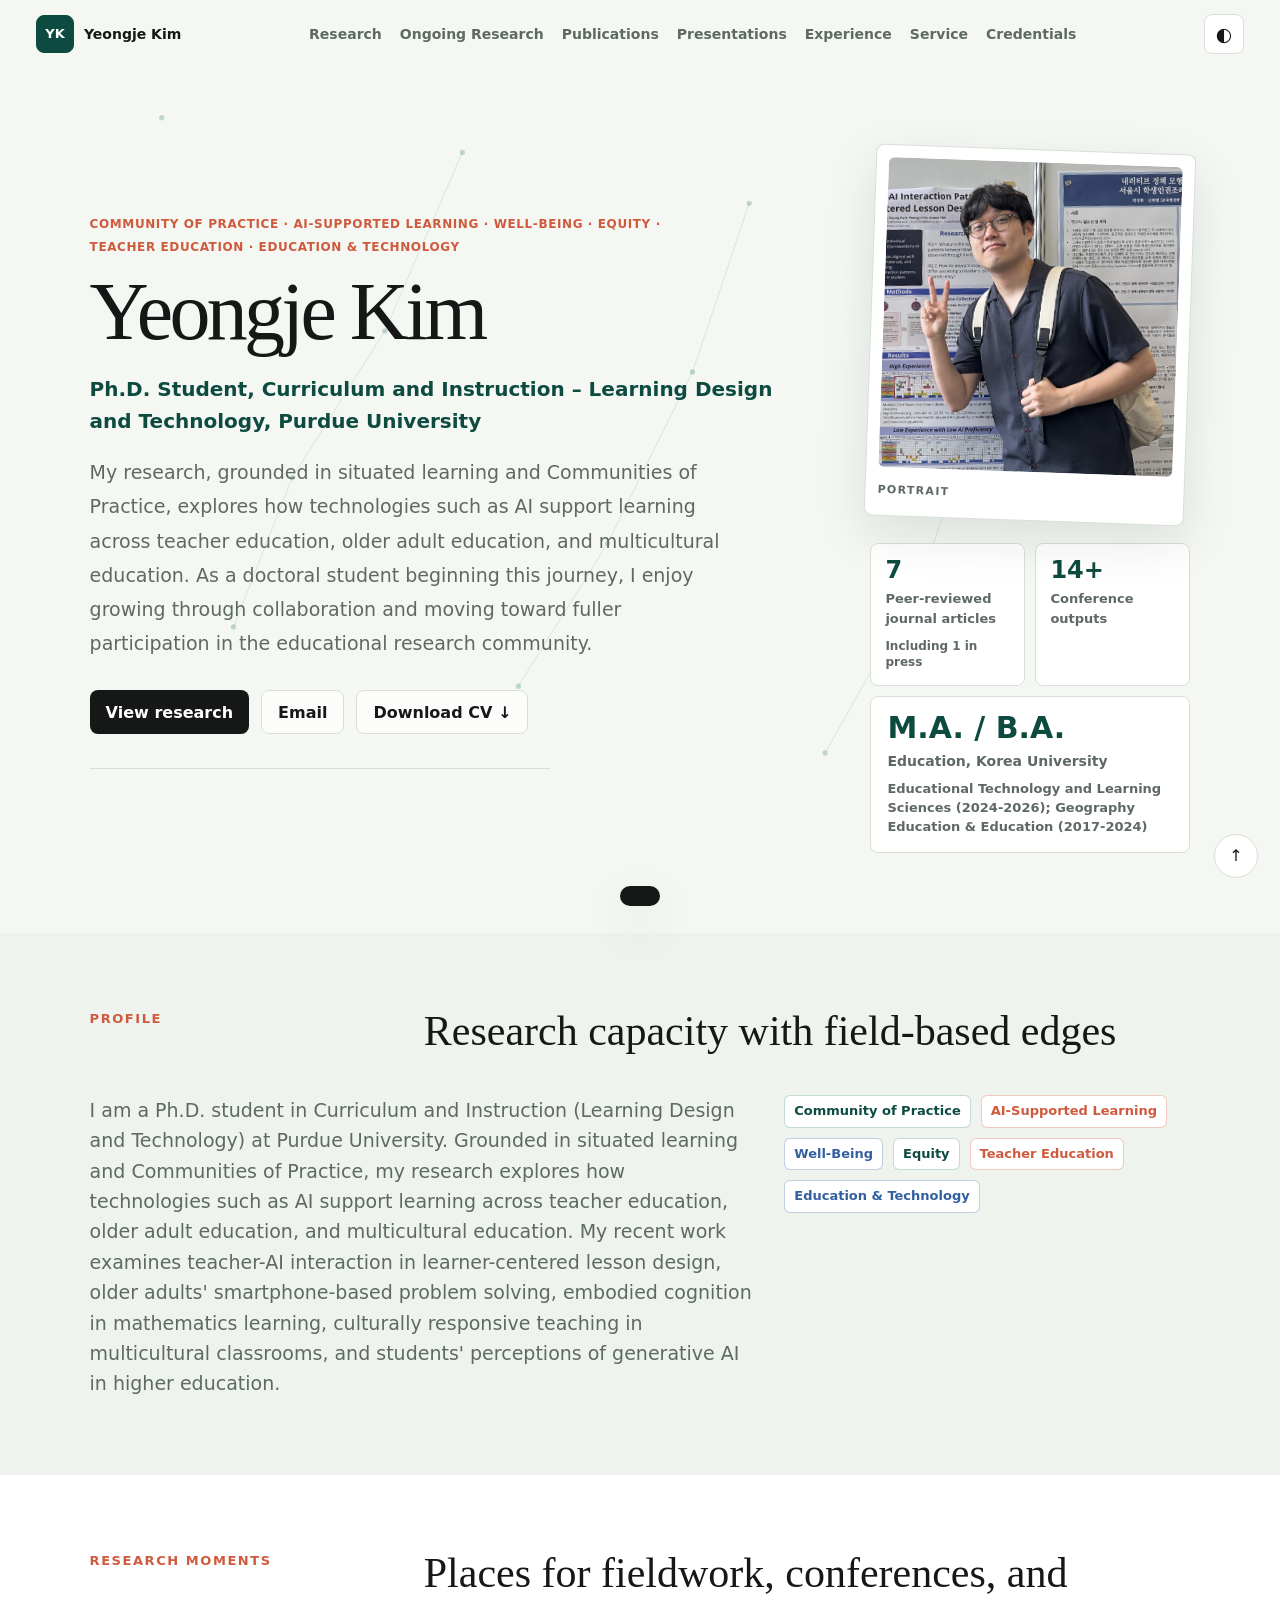
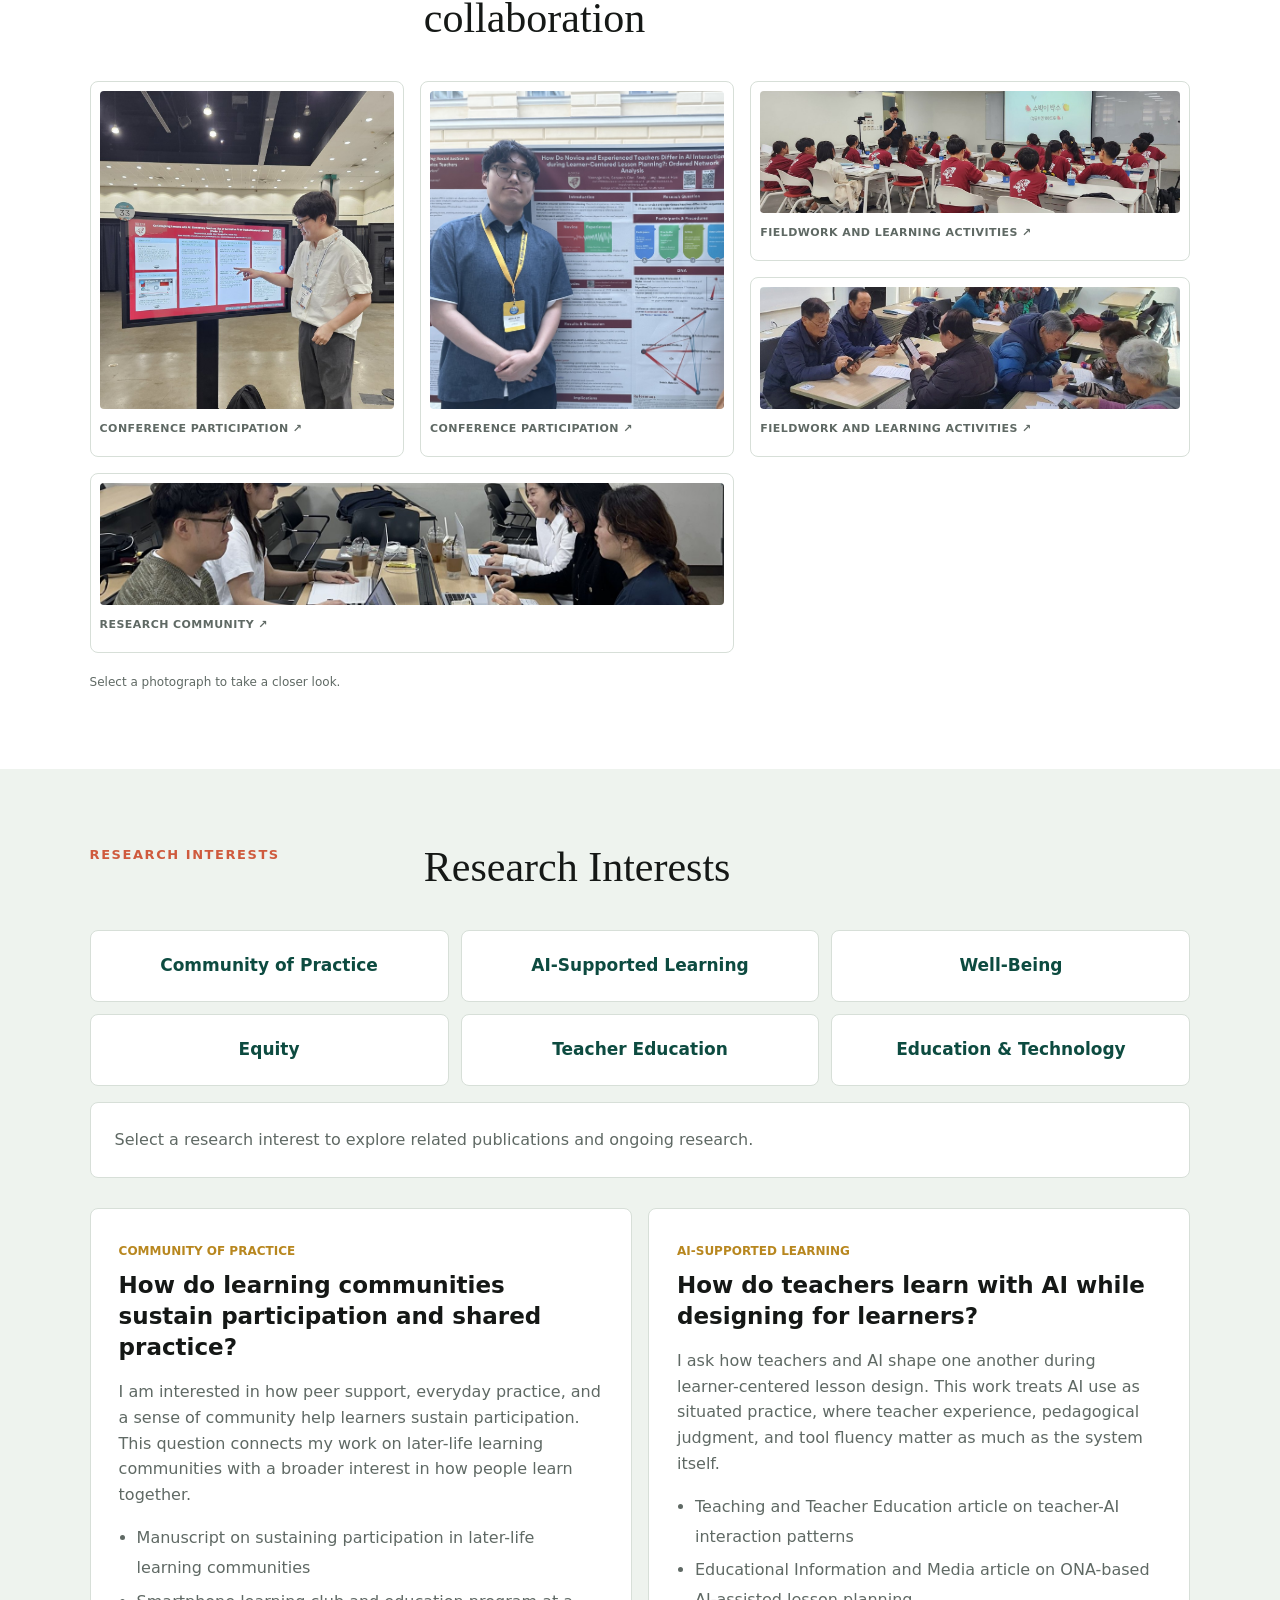
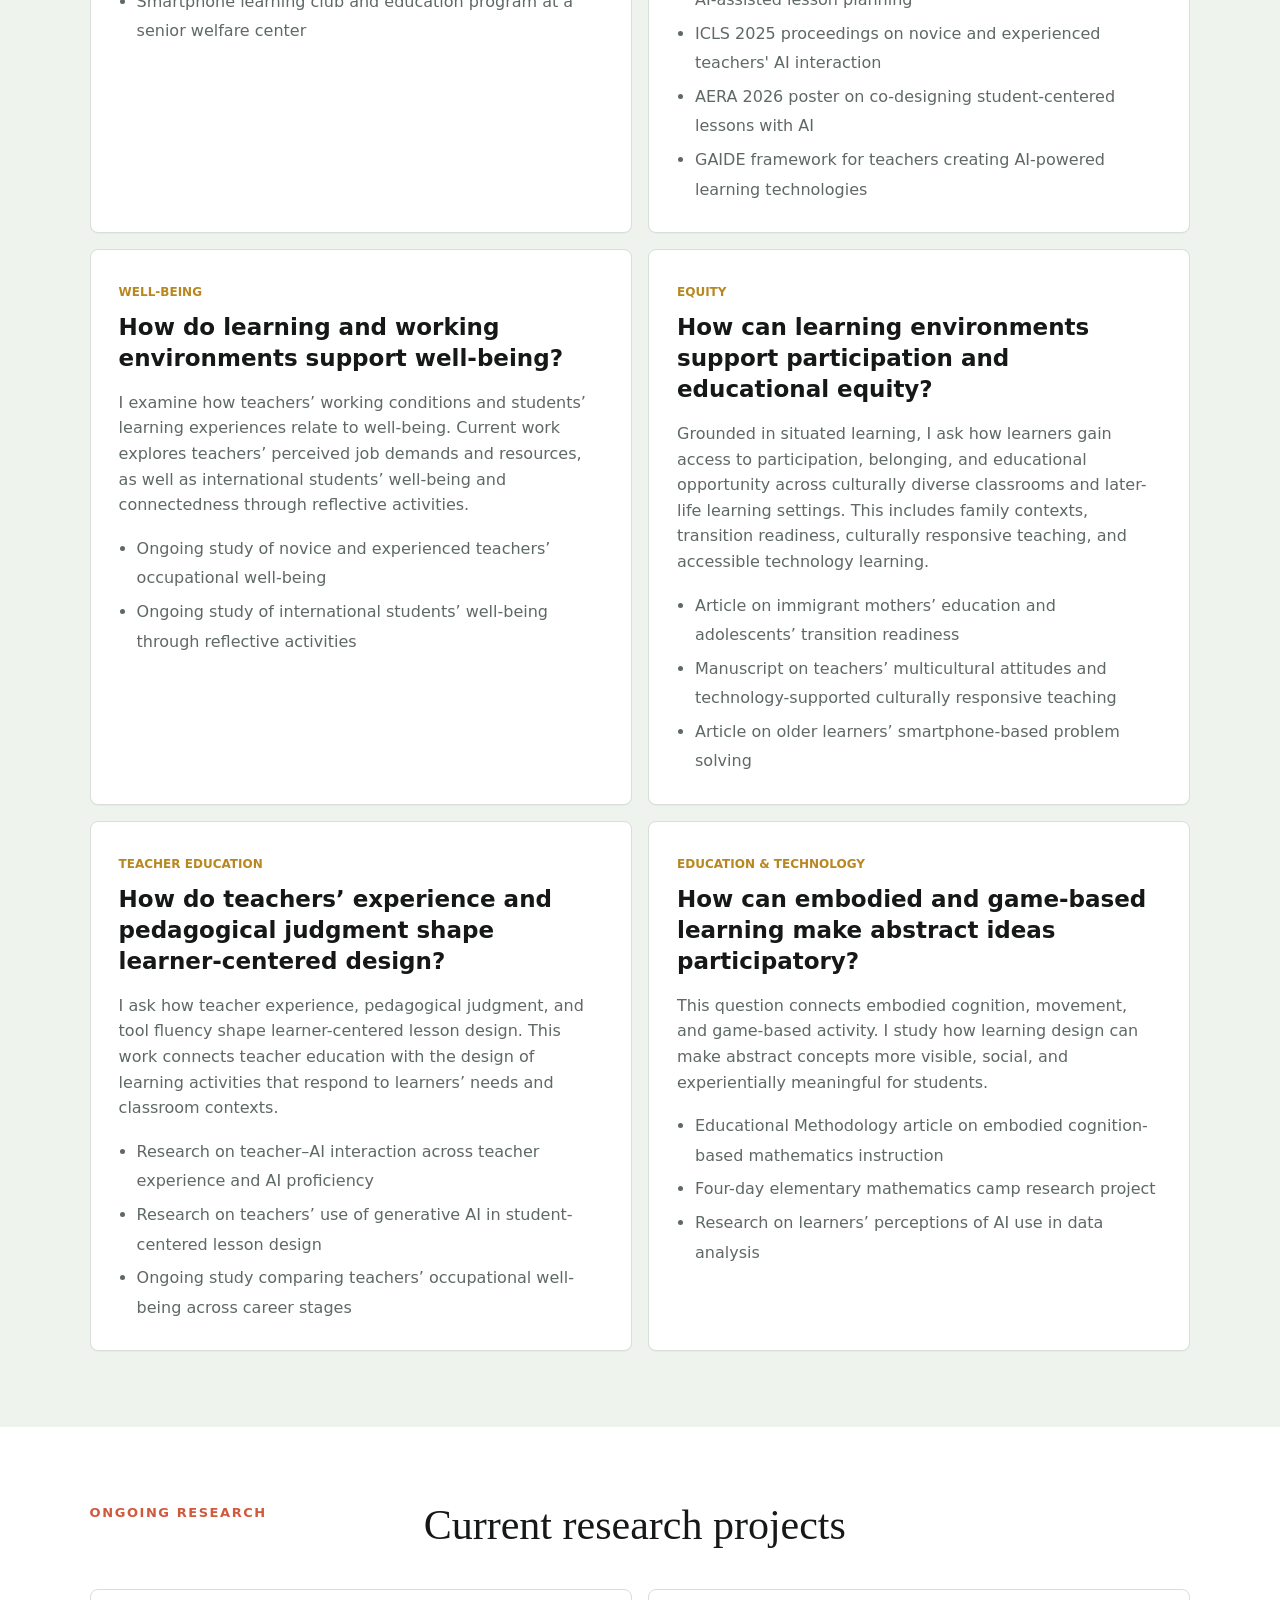
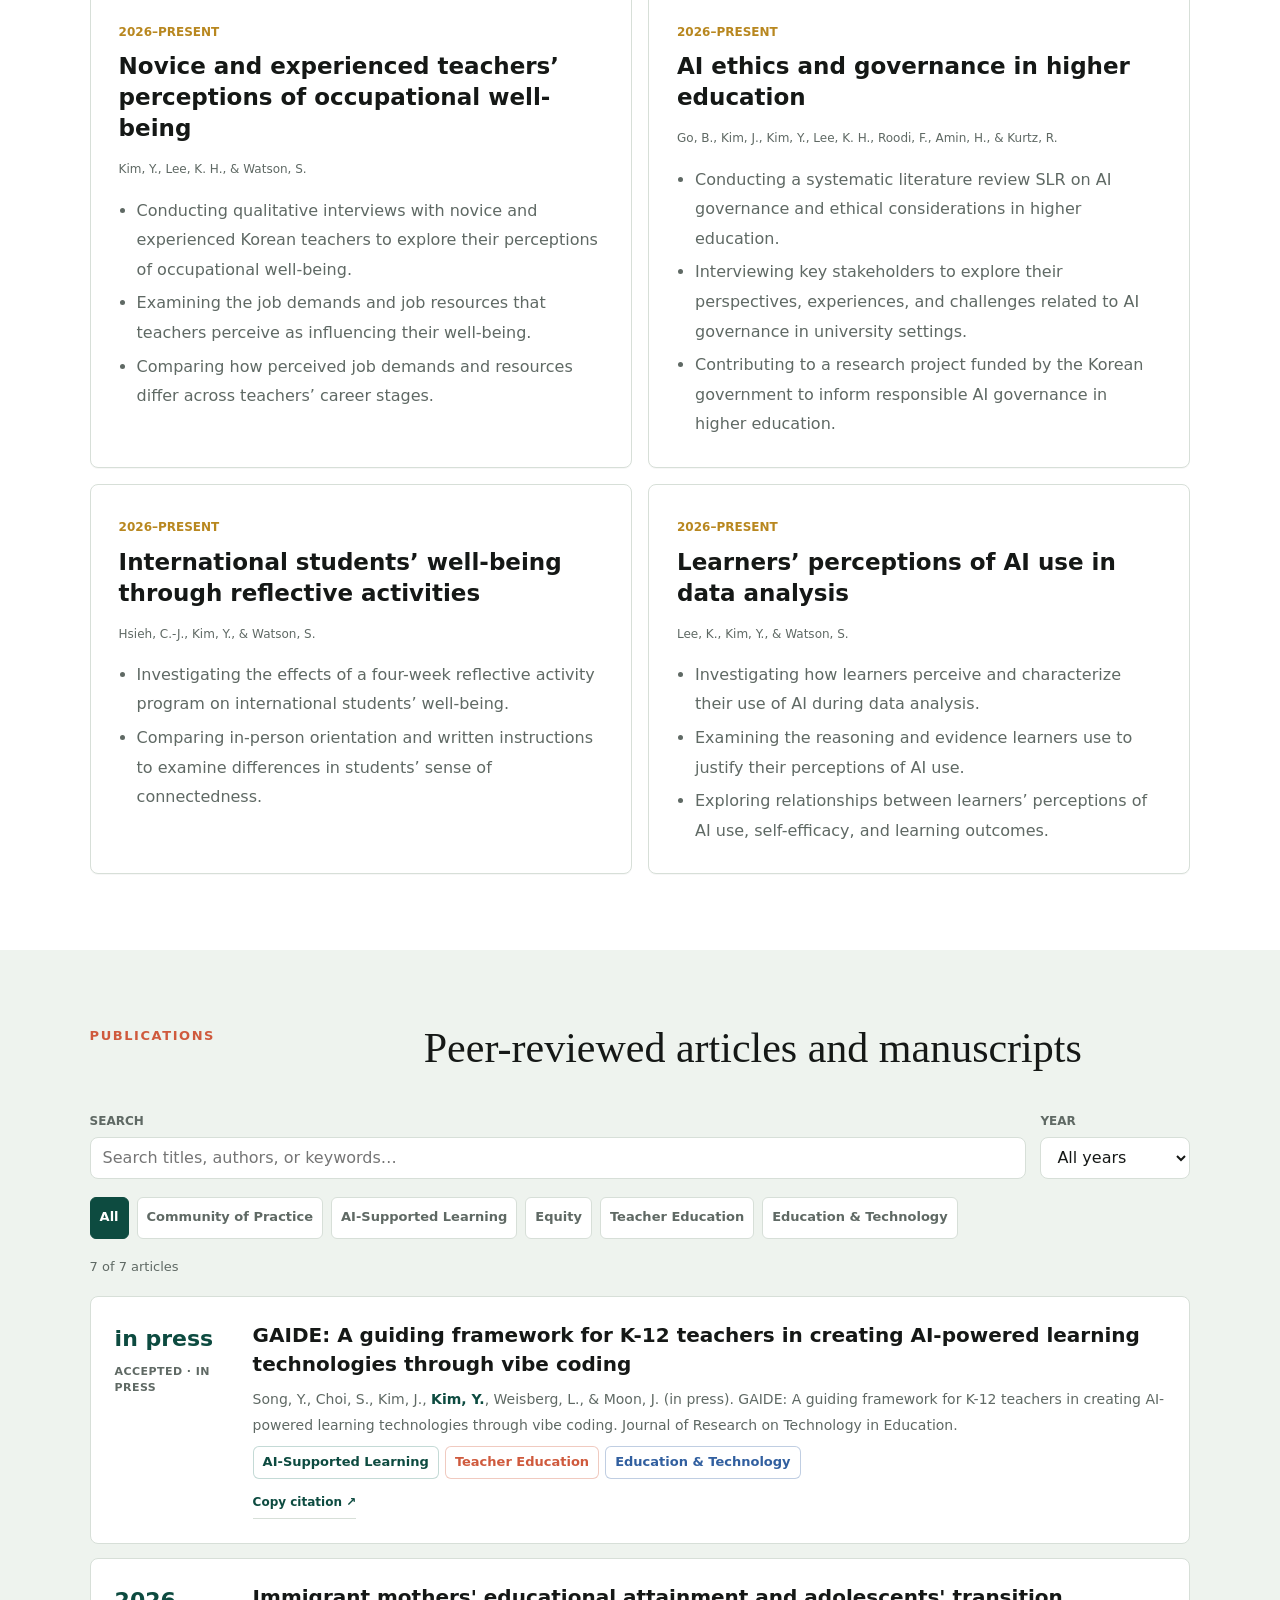
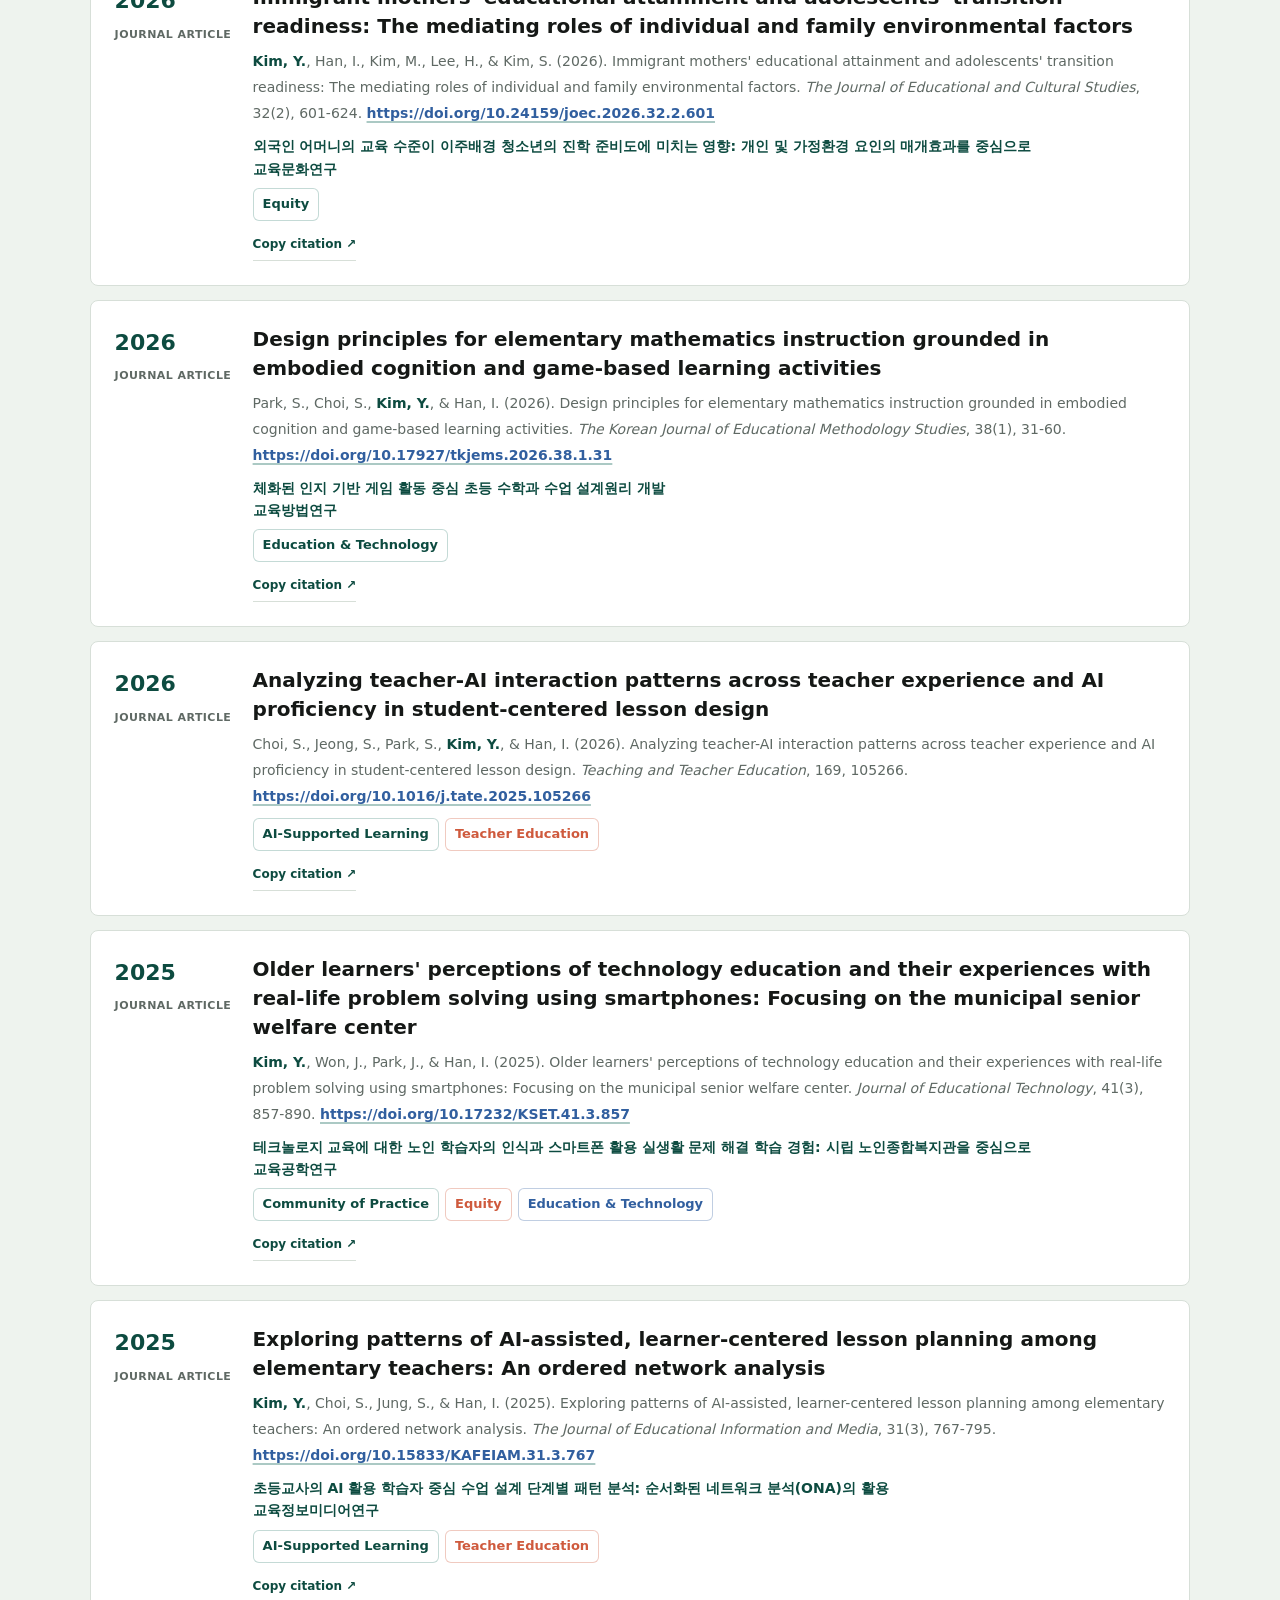
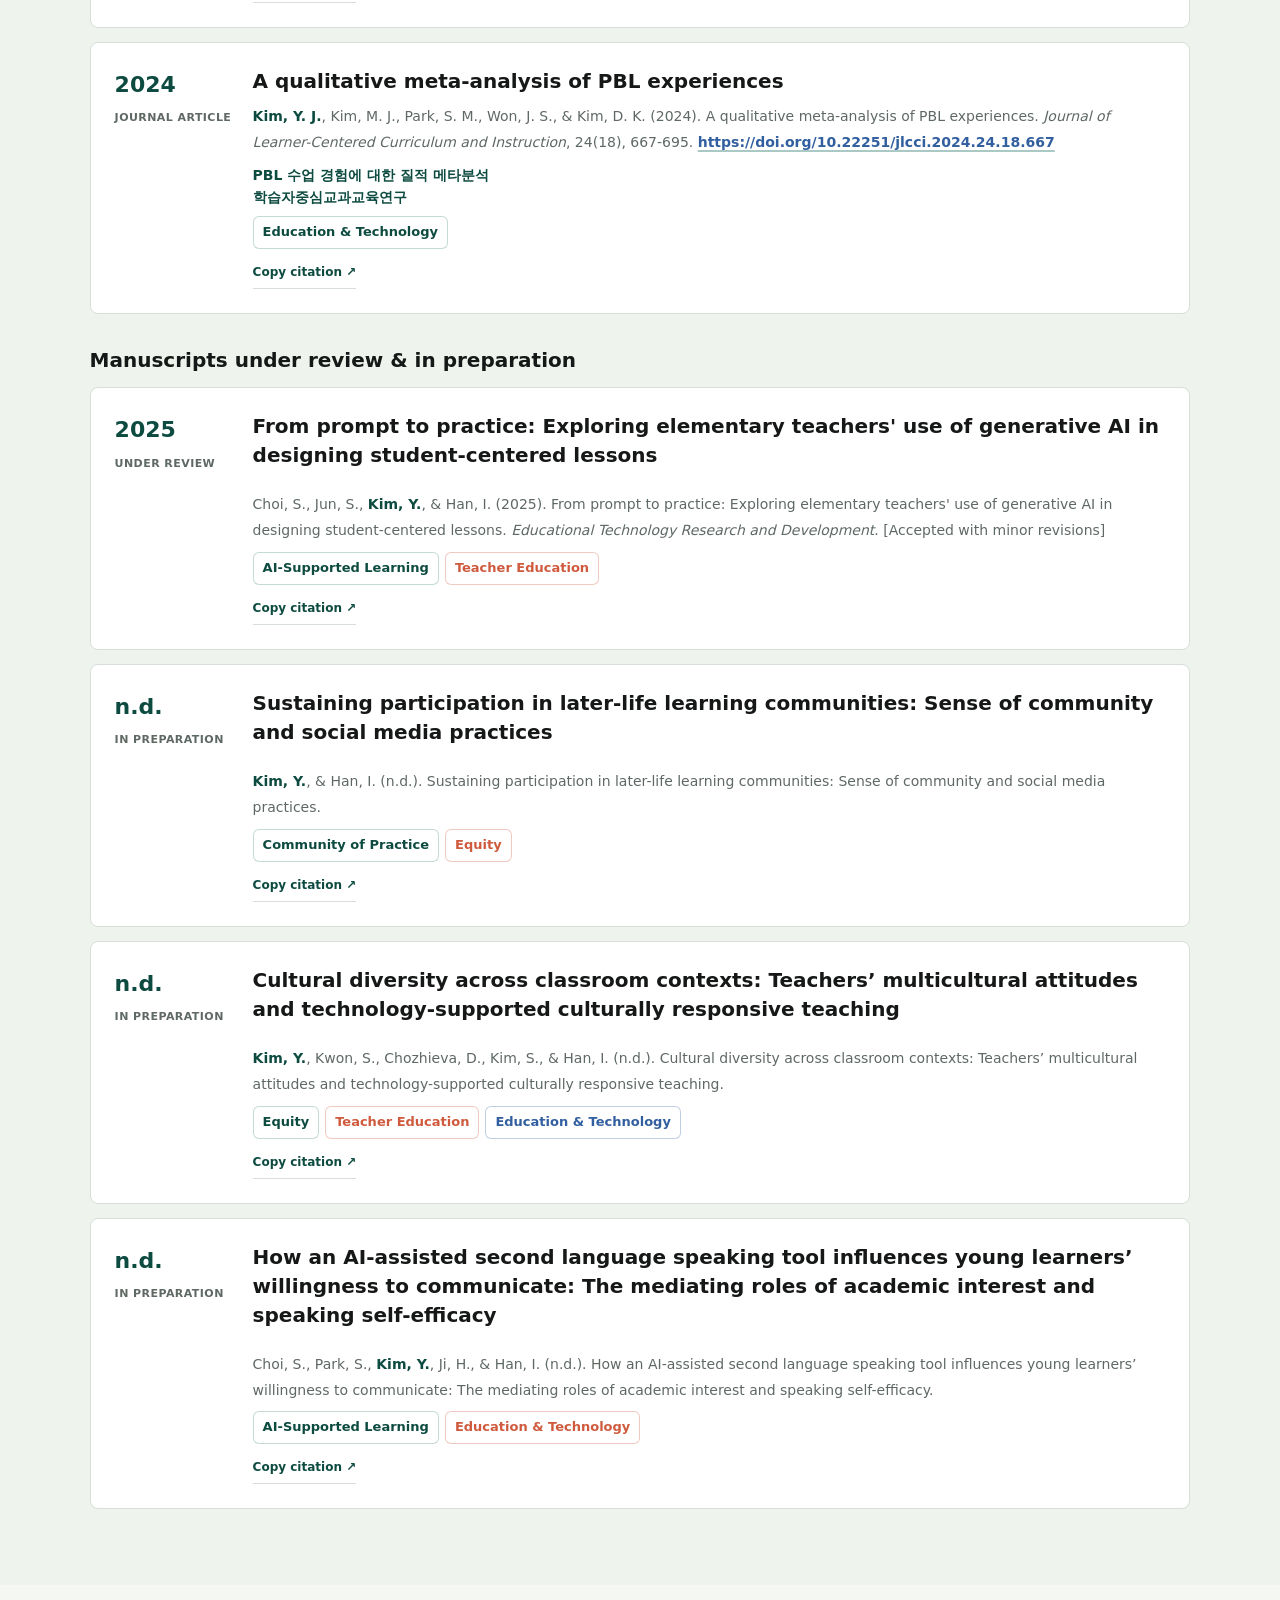
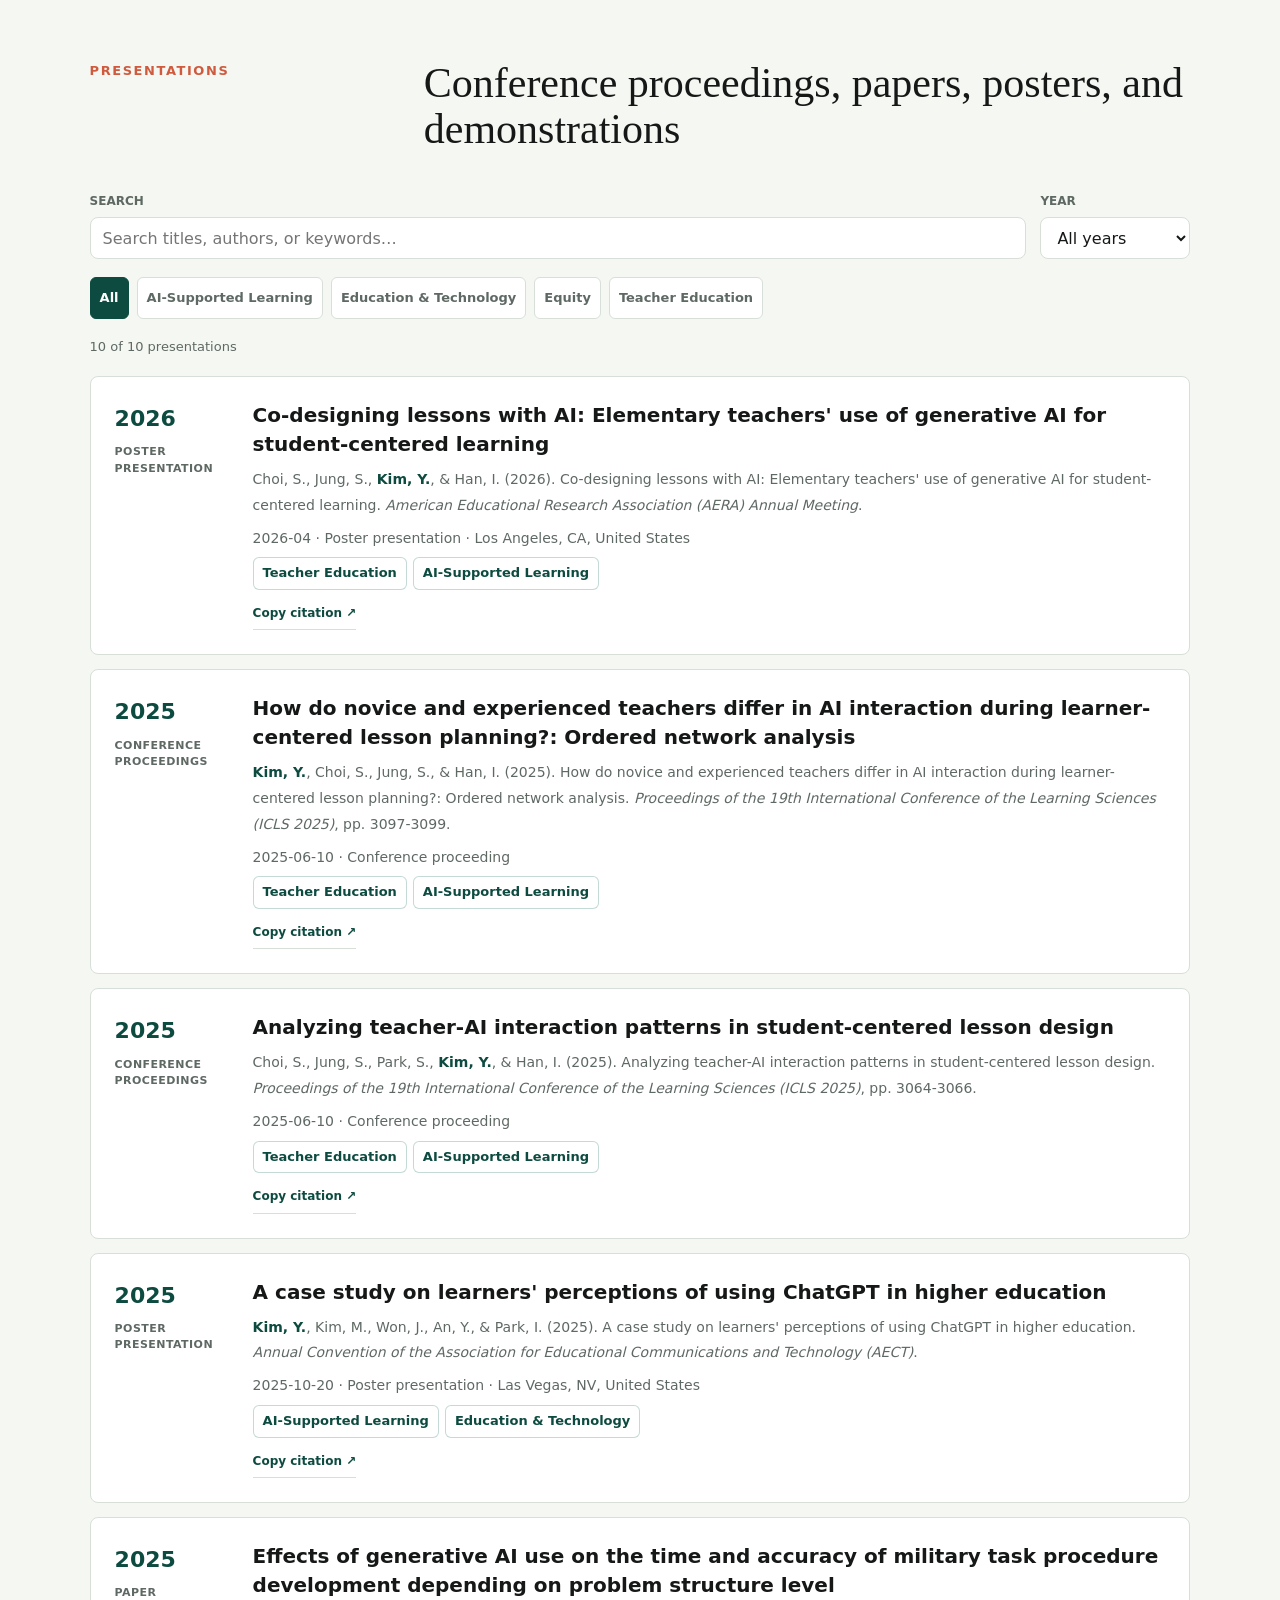
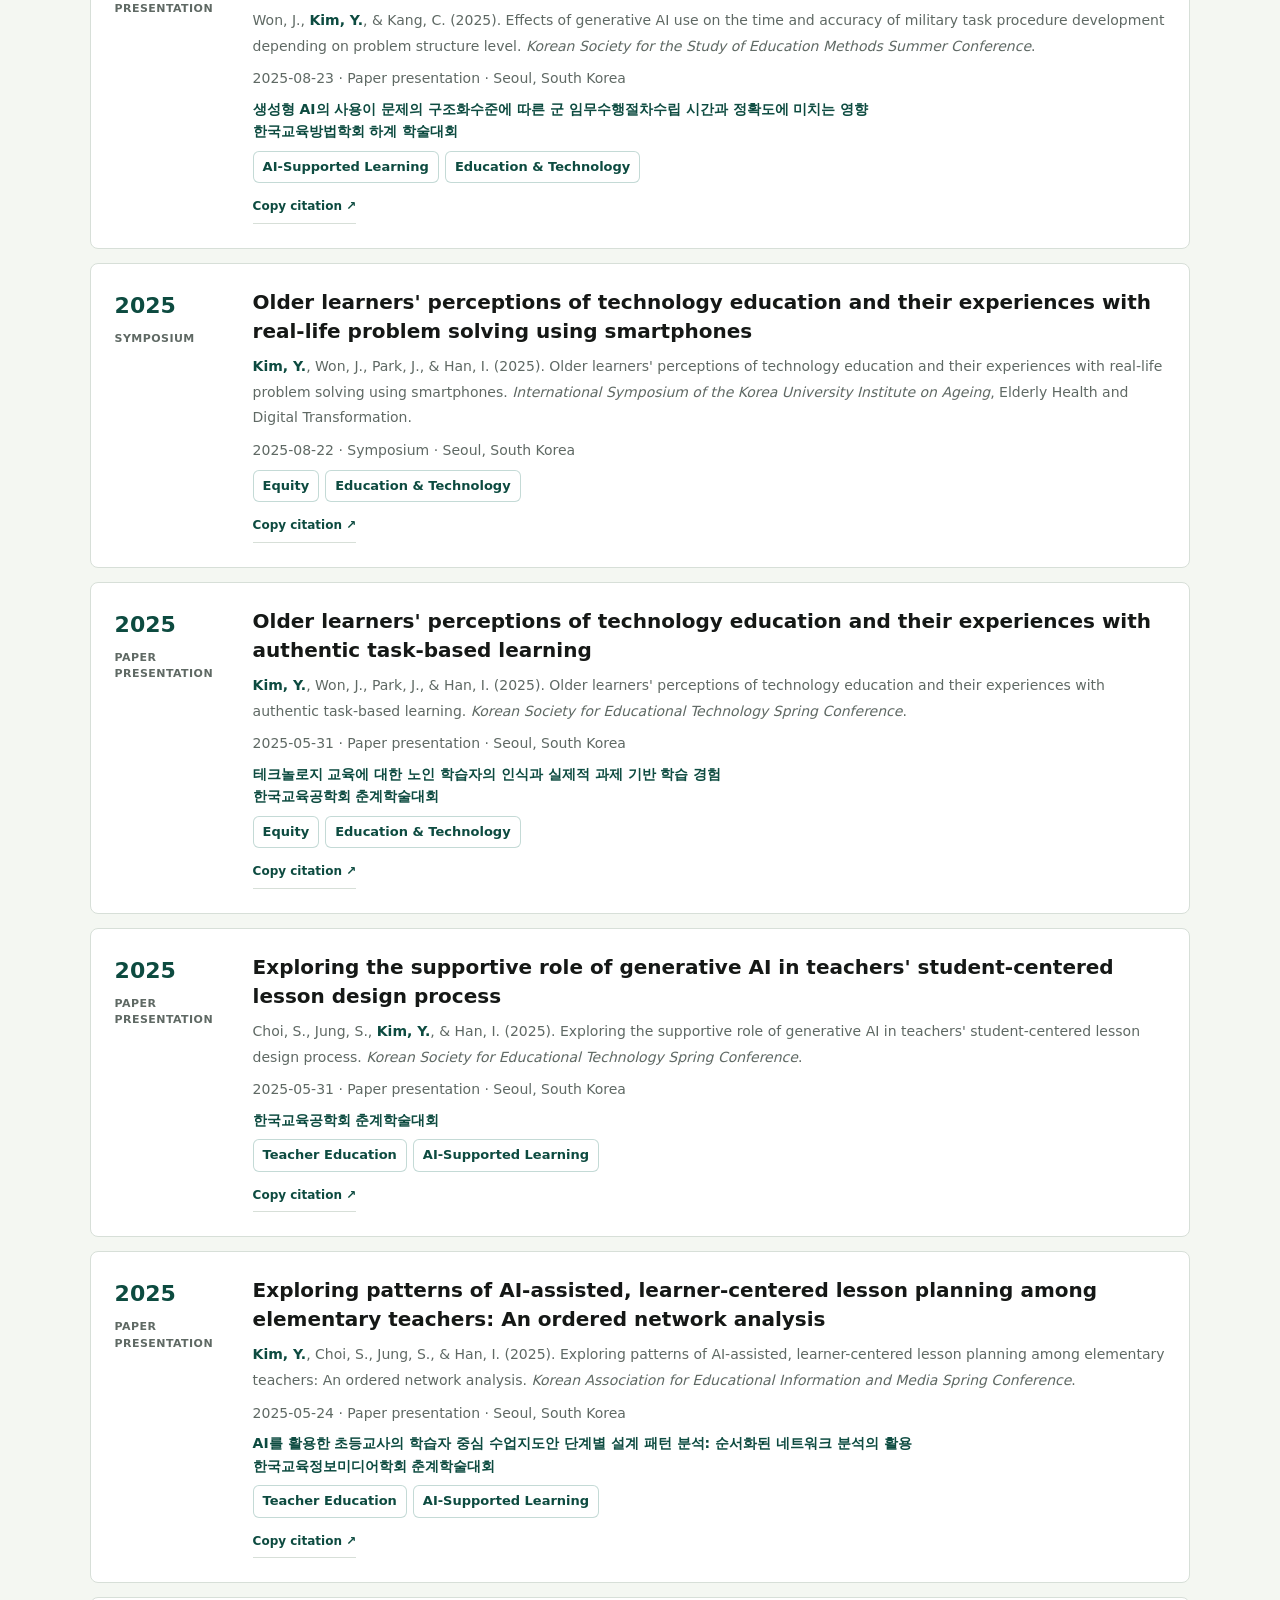
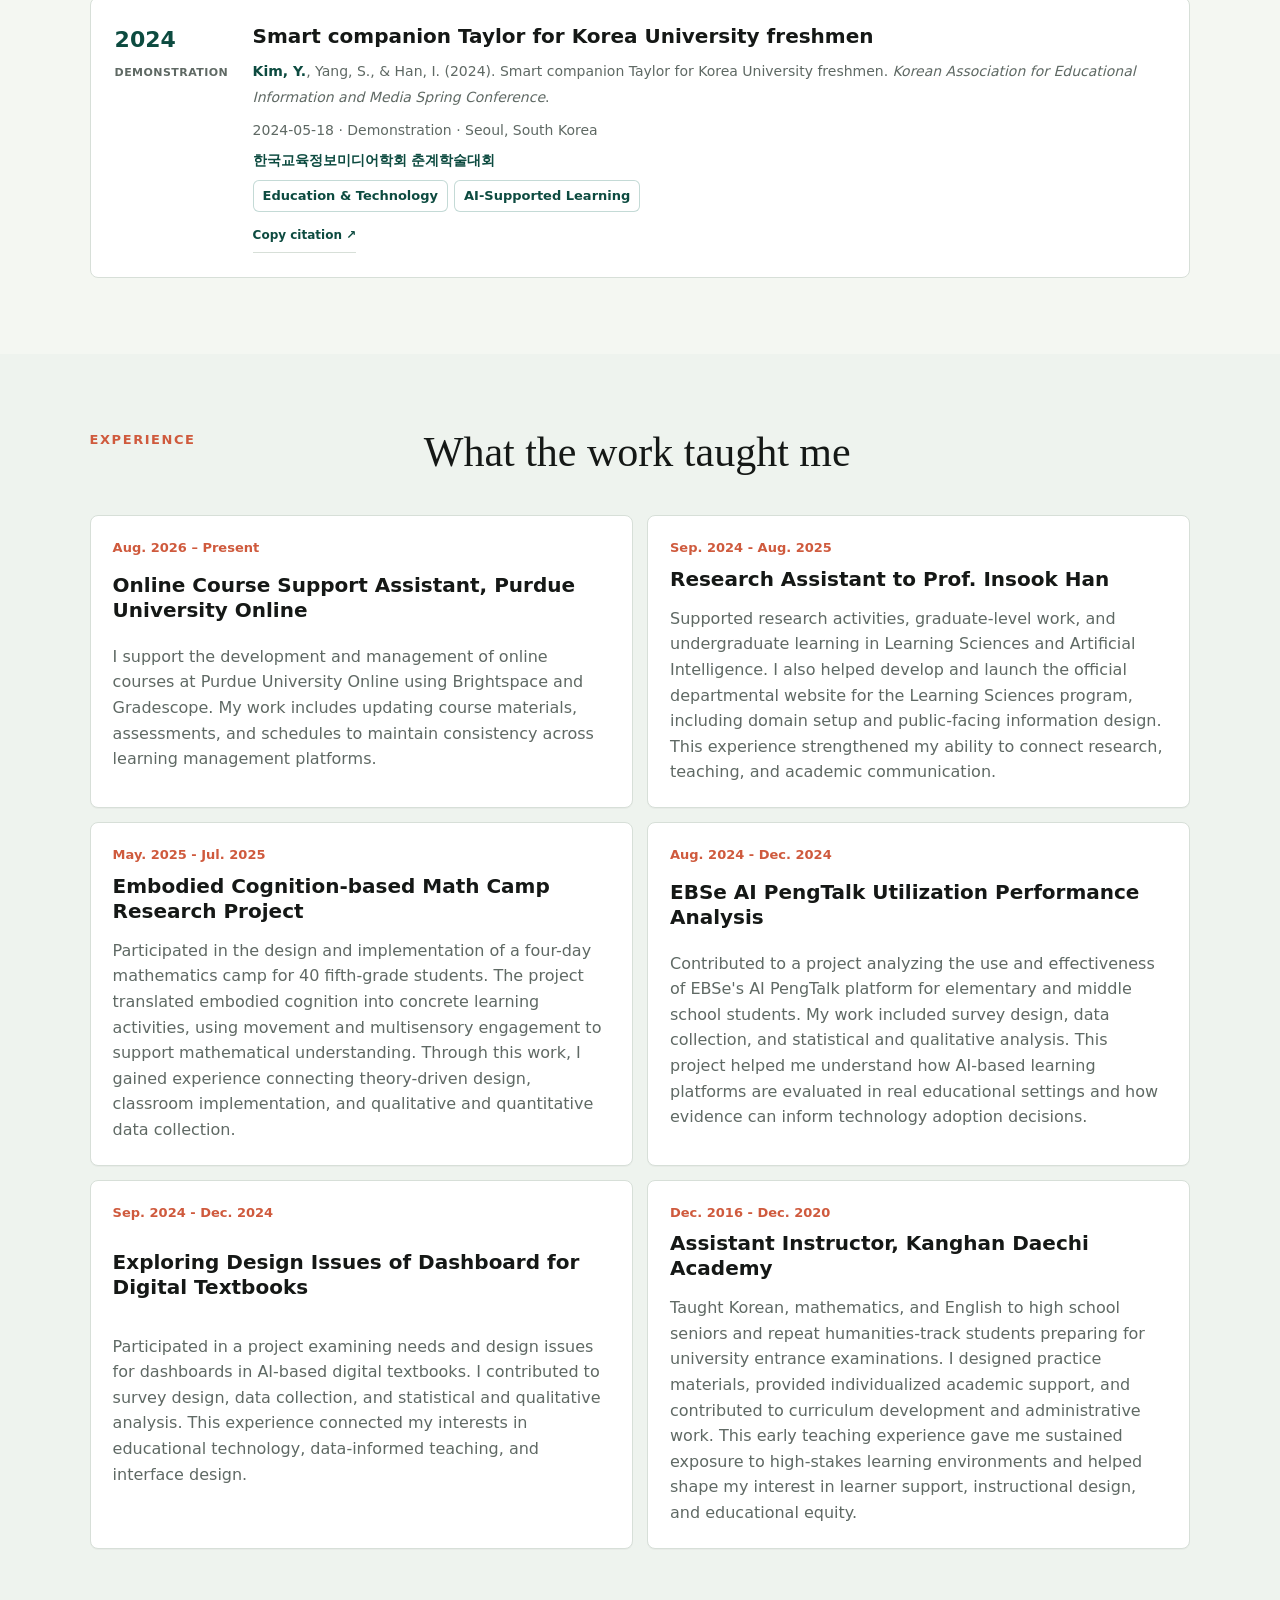
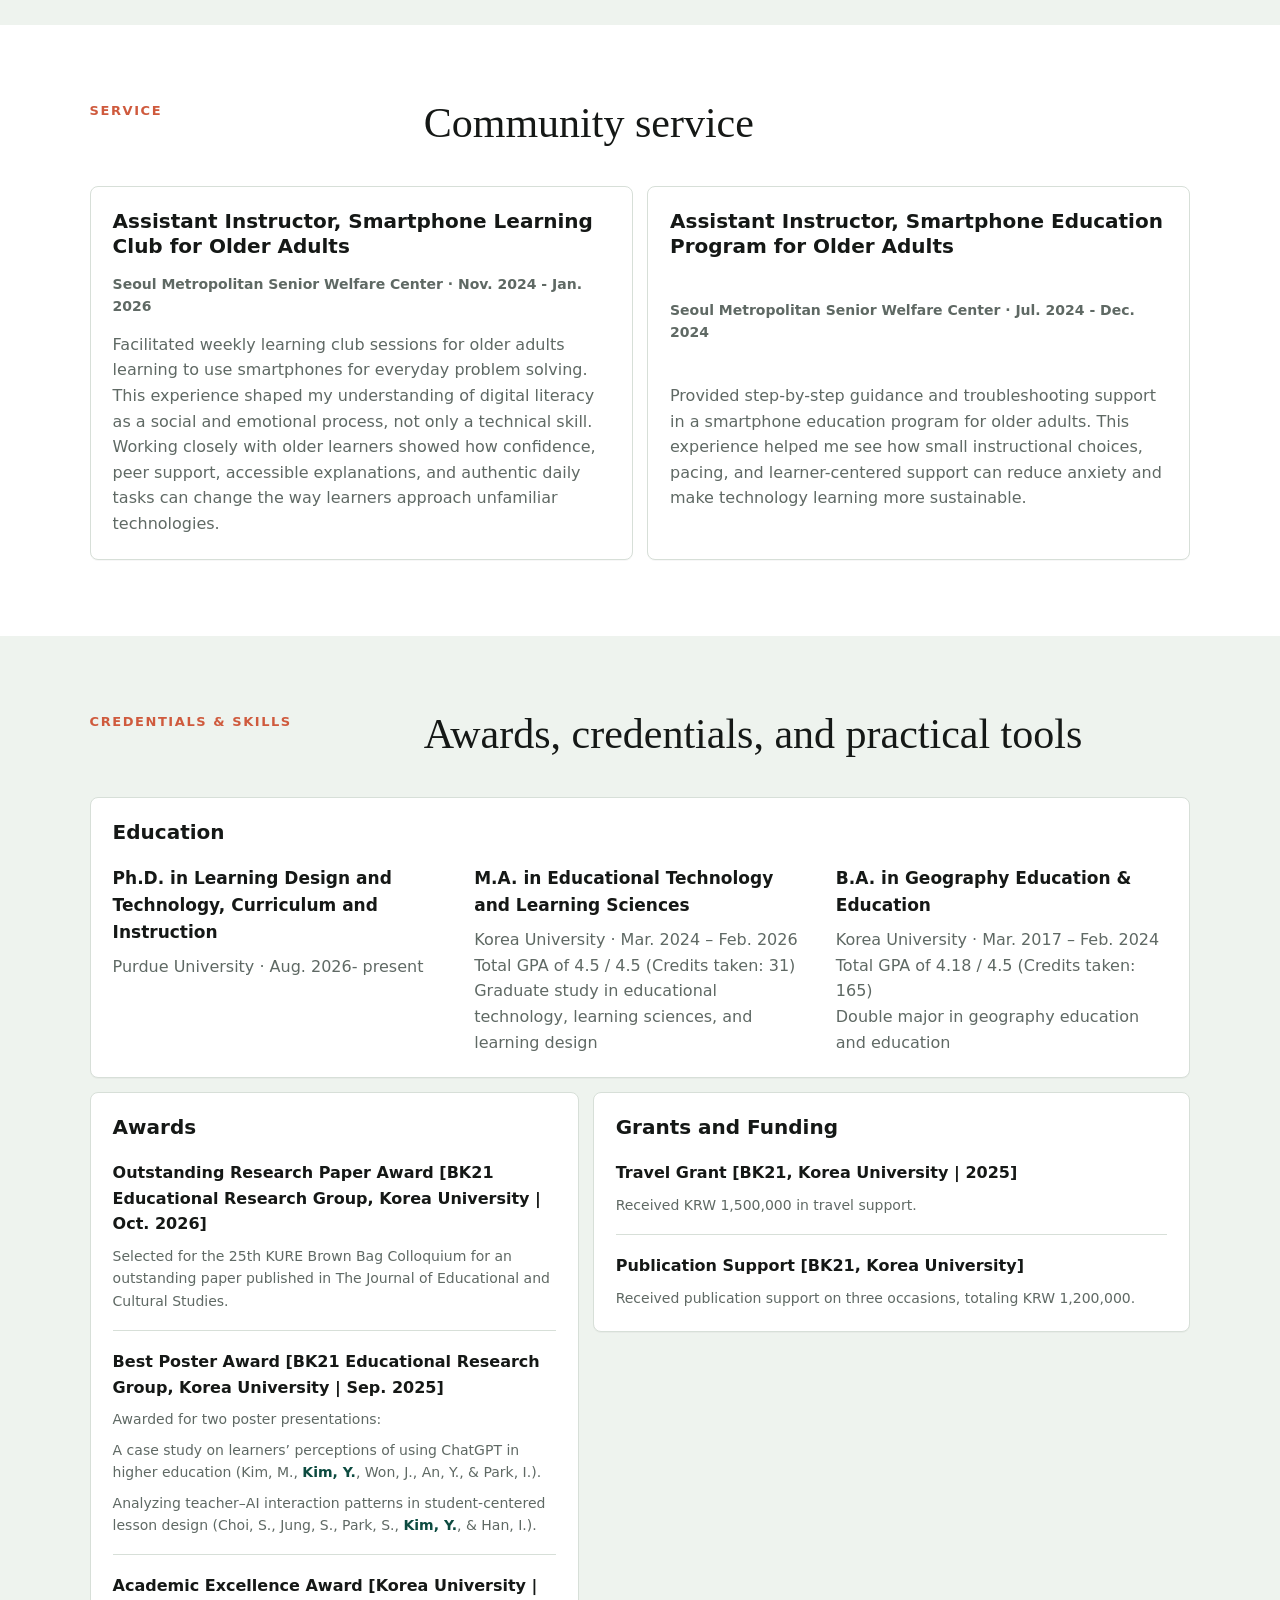
==== commit f763e73f: "Simplify Research Interests heading and remove question numbers" ====
--- a/index.html
+++ b/index.html
@@ -643,19 +643,7 @@
   overflow: hidden;
 }
 
-.cluster-card::before {
-  counter-increment: research-question;
-  content: "Q" counter(research-question);
-  display: inline-grid;
-  width: 42px;
-  height: 42px;
-  place-items: center;
-  border-radius: 8px;
-  background: var(--green-dark);
-  color: var(--surface);
-  font-size: 13px;
-  font-weight: 900;
-}
+
 
 .cluster-card h3,
 .publication-item h3,
@@ -1128,7 +1116,7 @@
 <div class="stat-tile stat-tile-featured"><strong>M.A. / B.A.</strong><span>Education, Korea University</span><small>Educational Technology and Learning Sciences (2024-2026); Geography Education &amp; Education (2017-2024)</small></div></div></div></section>
 <section class="section intro-band" aria-labelledby="about-title"><div class="section-heading"><p class="eyebrow">Profile</p><h2 id="about-title">Research capacity with field-based edges</h2></div><div class="intro-grid"><p>I am a Ph.D. student in Curriculum and Instruction (Learning Design and Technology) at Purdue University. Grounded in situated learning and Communities of Practice, my research explores how technologies such as AI support learning across teacher education, older adult education, and multicultural education. My recent work examines teacher-AI interaction in learner-centered lesson design, older adults' smartphone-based problem solving, embodied cognition in mathematics learning, culturally responsive teaching in multicultural classrooms, and students' perceptions of generative AI in higher education.</p><div class="interest-cloud" aria-label="Research interests"><span class="tag" data-tone="green">Community of Practice</span><span class="tag" data-tone="coral">AI-Supported Learning</span><span class="tag" data-tone="blue">Well-Being</span><span class="tag" data-tone="green">Equity</span><span class="tag" data-tone="coral">Teacher Education</span><span class="tag" data-tone="blue">Education &amp; Technology</span></div></div></section>
 <section class="section visual-band"><div class="section-heading"><p class="eyebrow">Research Moments</p><h2>Places for fieldwork, conferences, and collaboration</h2></div><div class="gallery-grid"><button class="gallery-photo tall" type="button" data-caption="Conference participation" aria-label="Enlarge photo: Conference participation"><img src="[data-uri]" alt="Yeong-je Kim presenting a research poster" loading="lazy"><span>Conference participation ↗</span></button><button class="gallery-photo tall" type="button" data-caption="Conference participation" aria-label="Enlarge photo: Conference participation"><img src="[data-uri]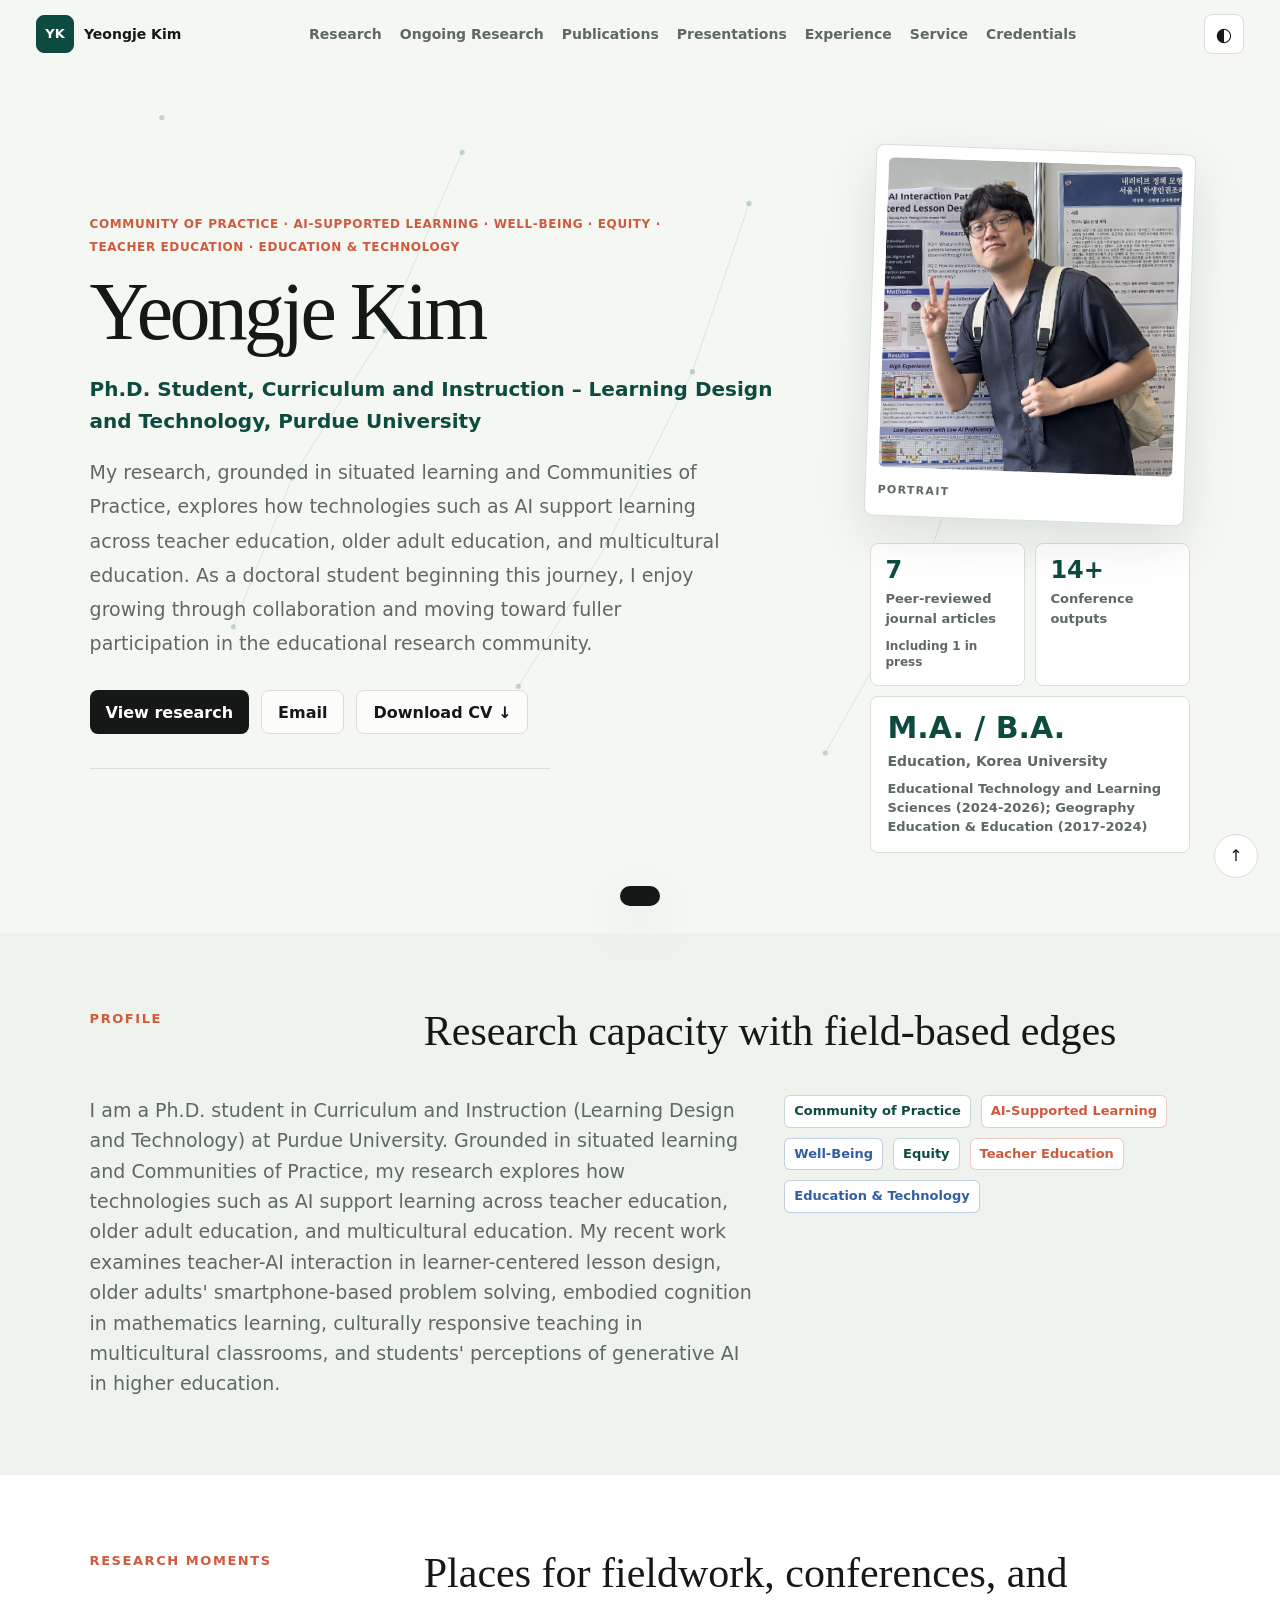
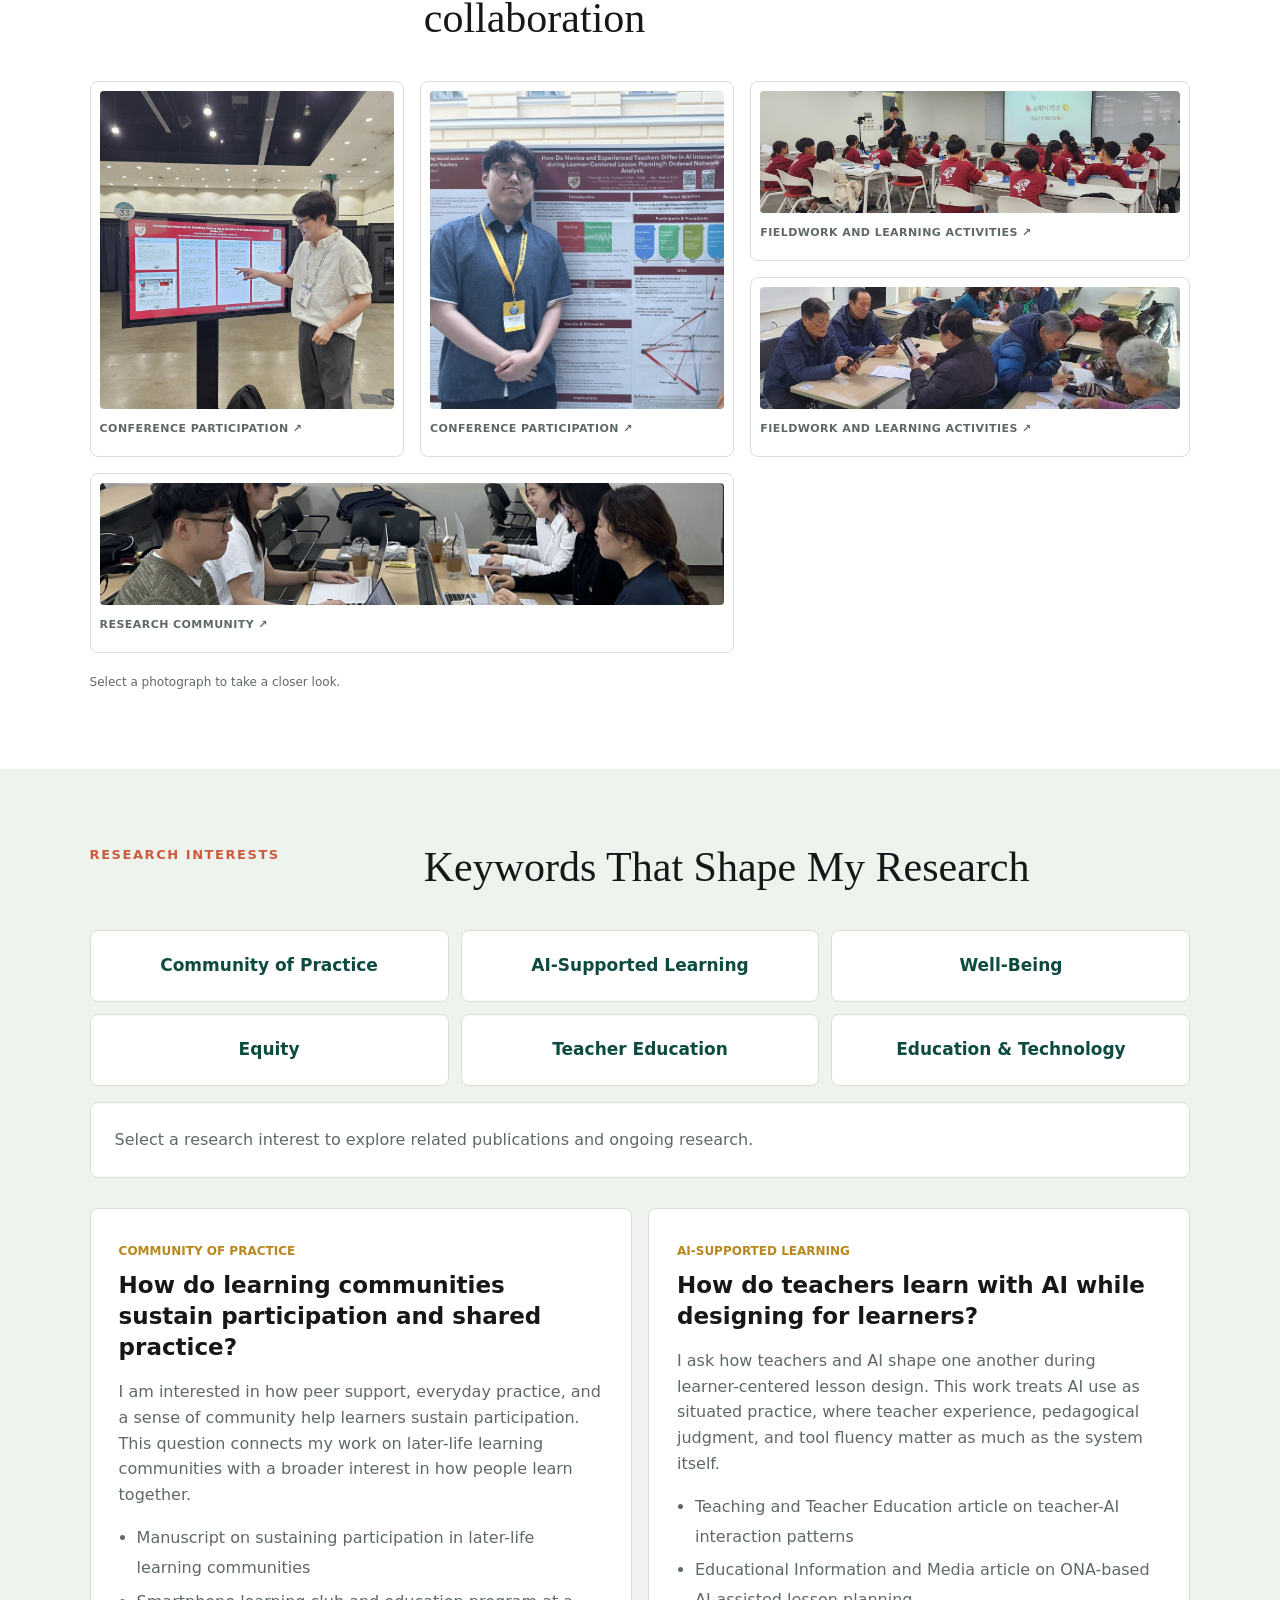
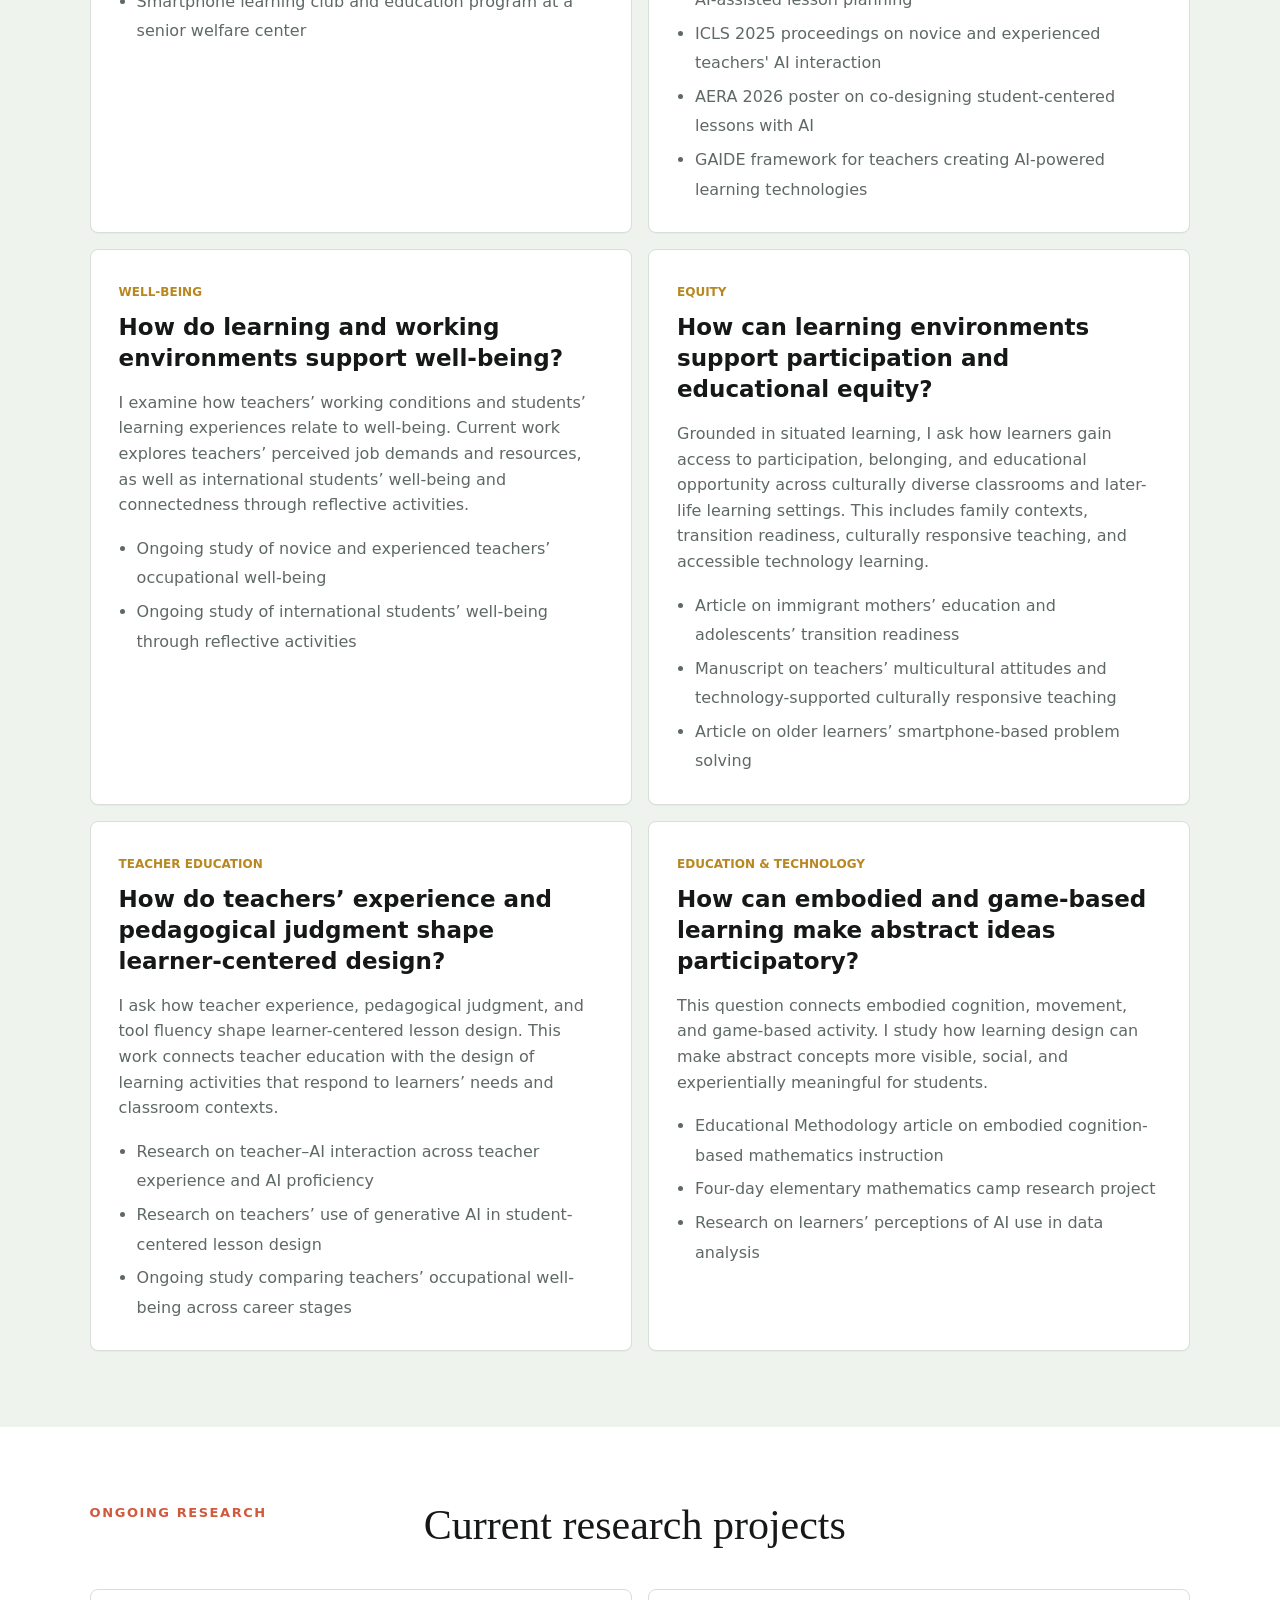
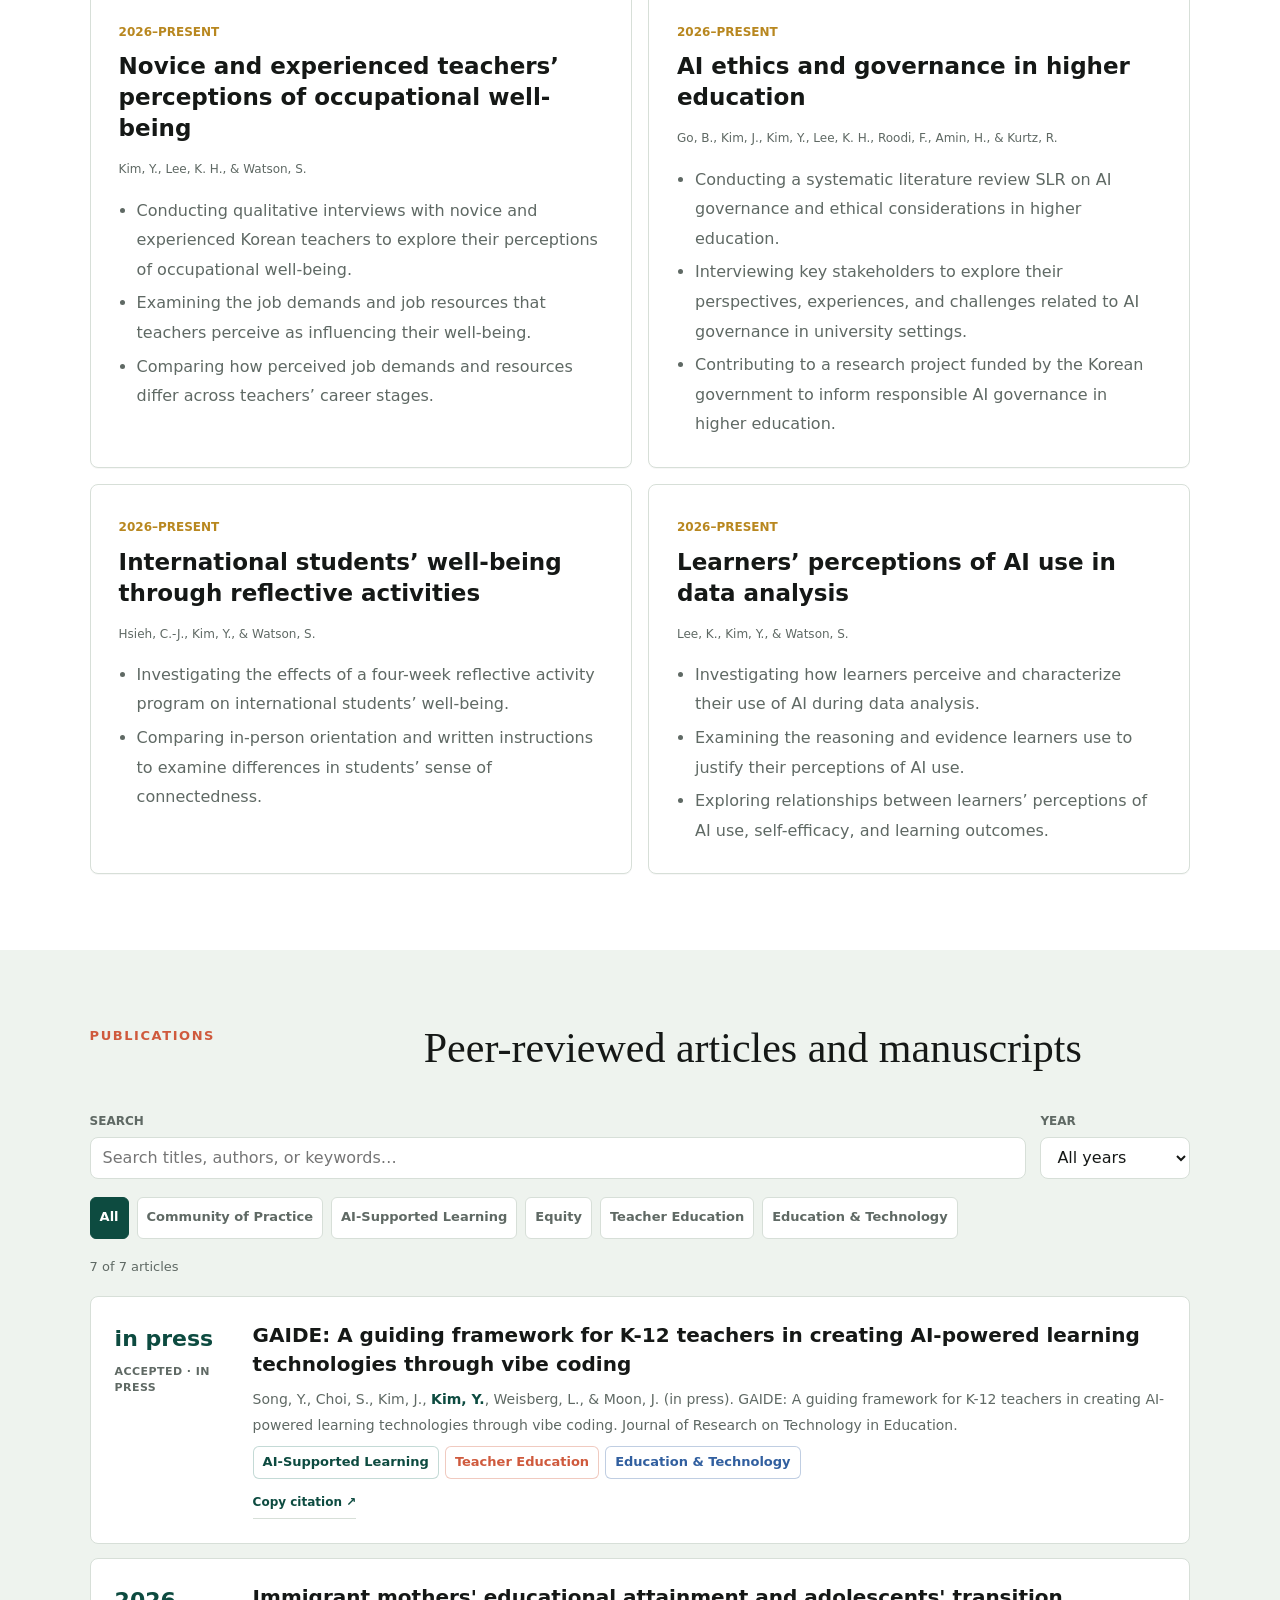
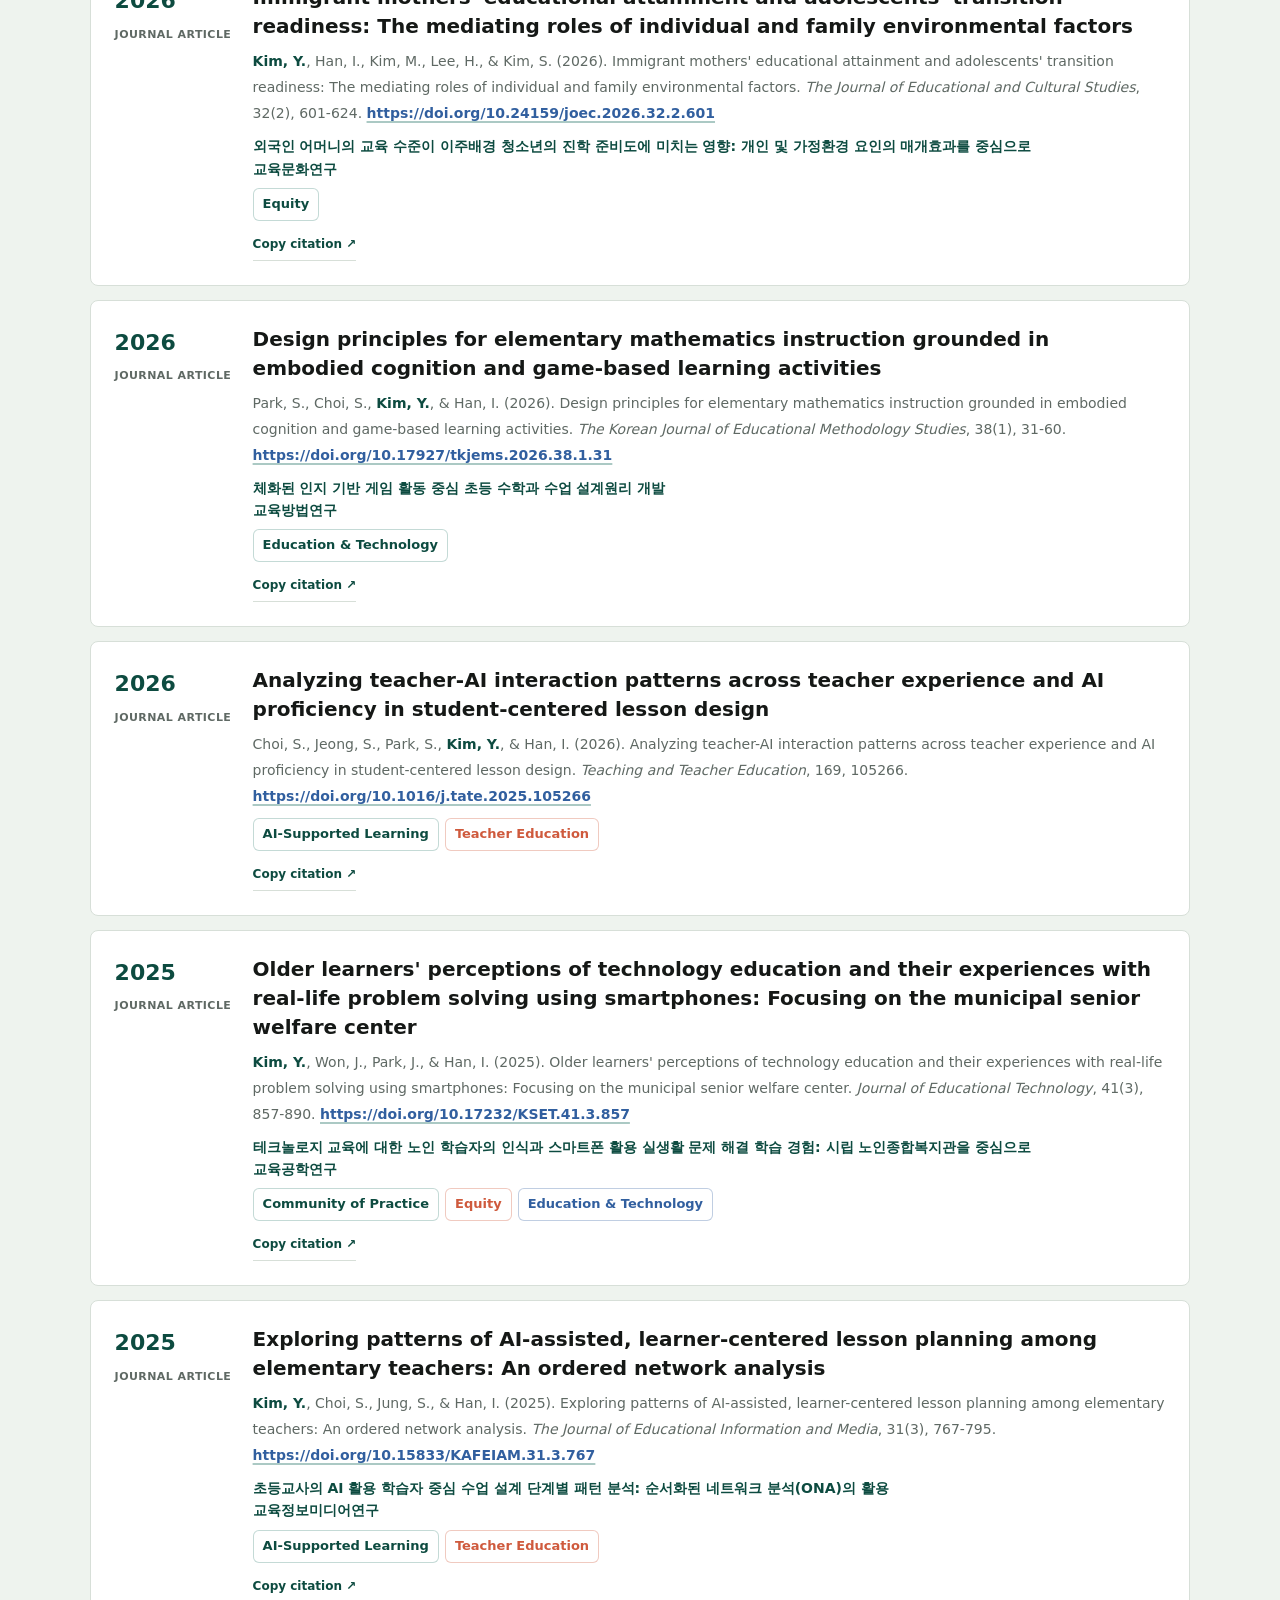
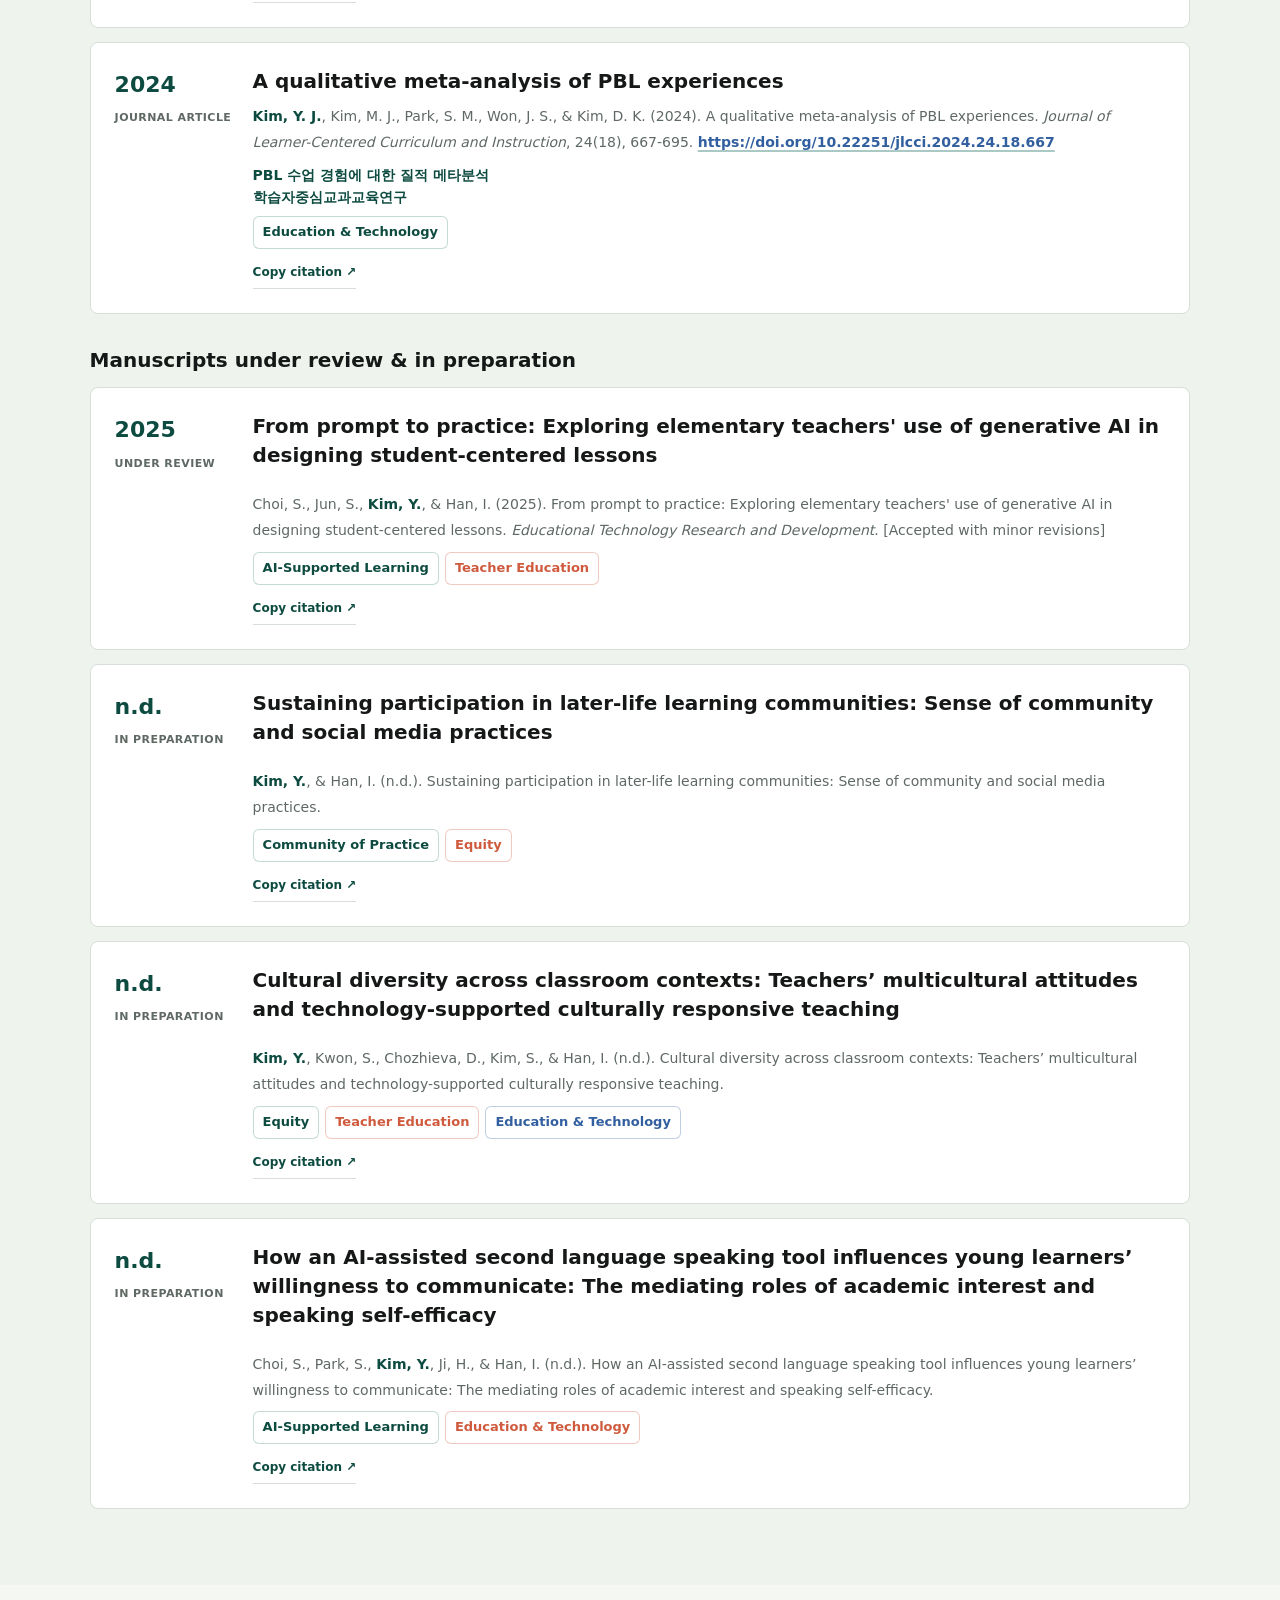
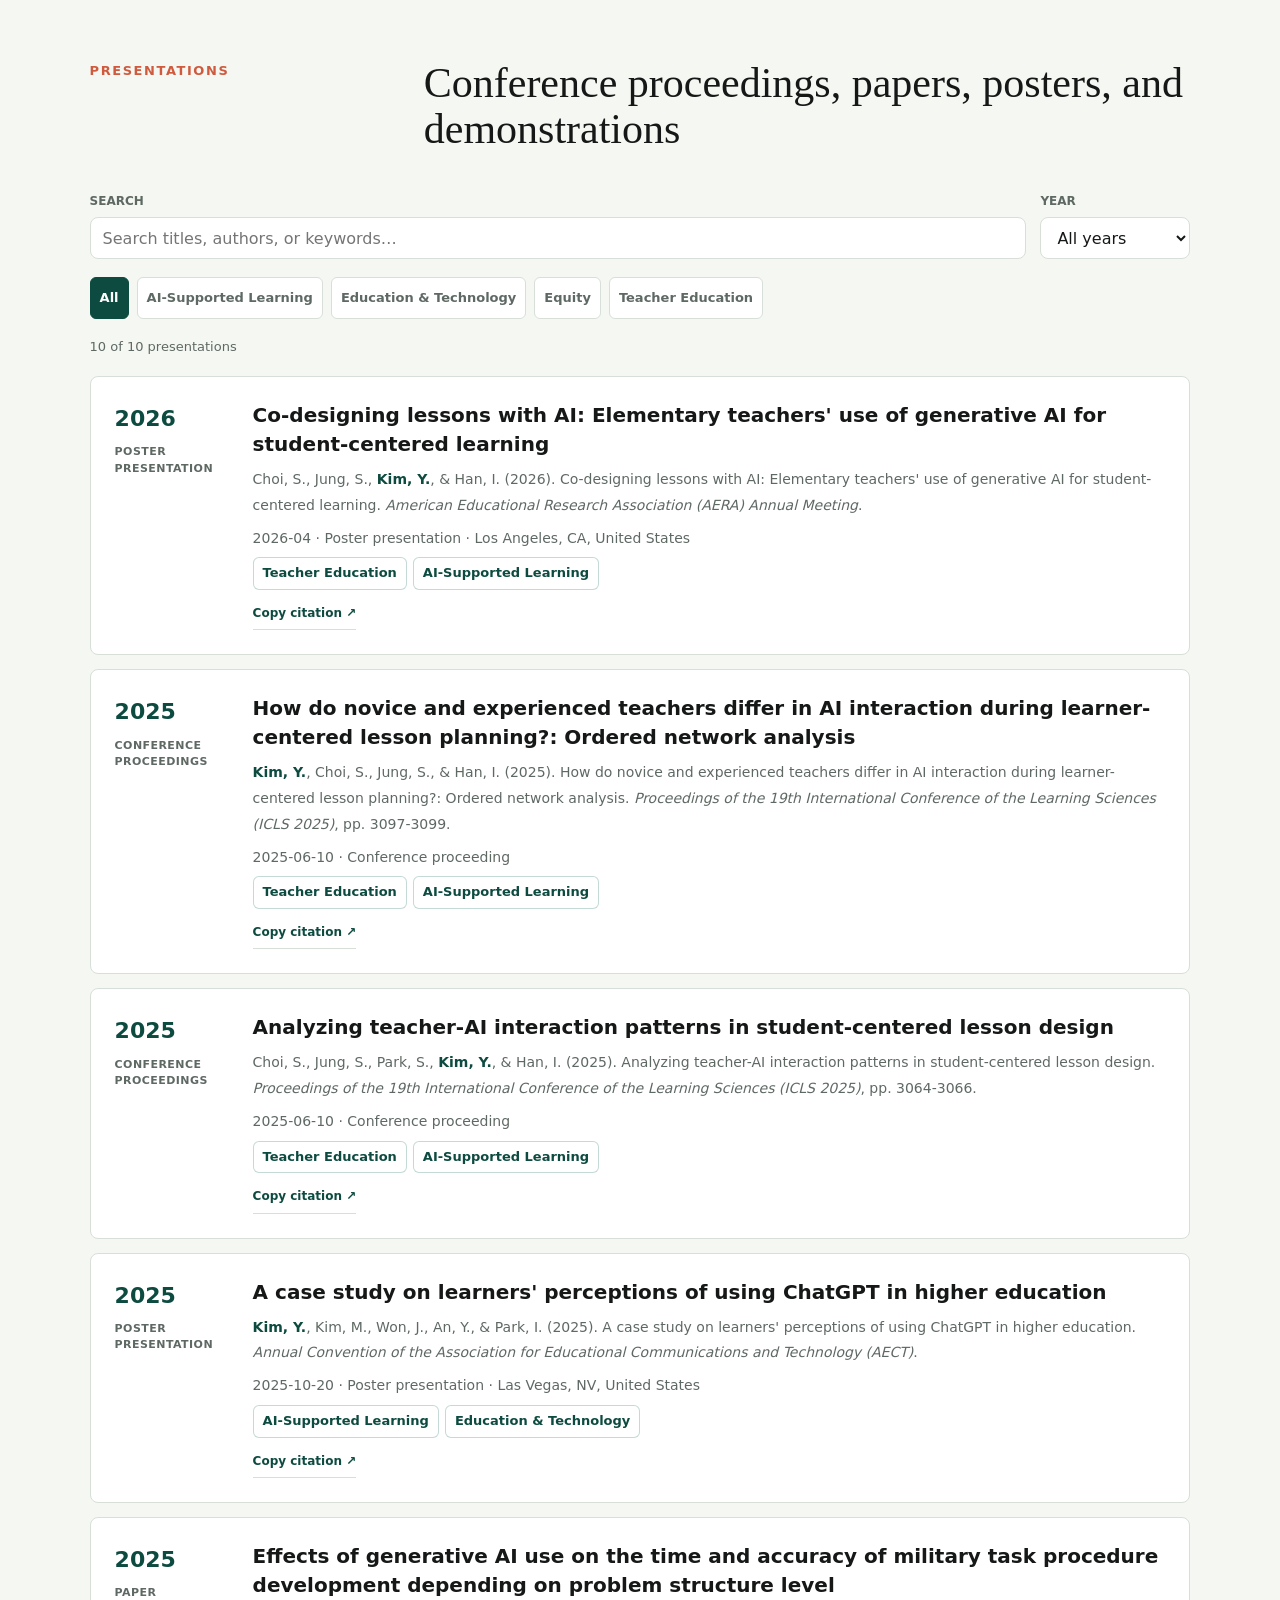
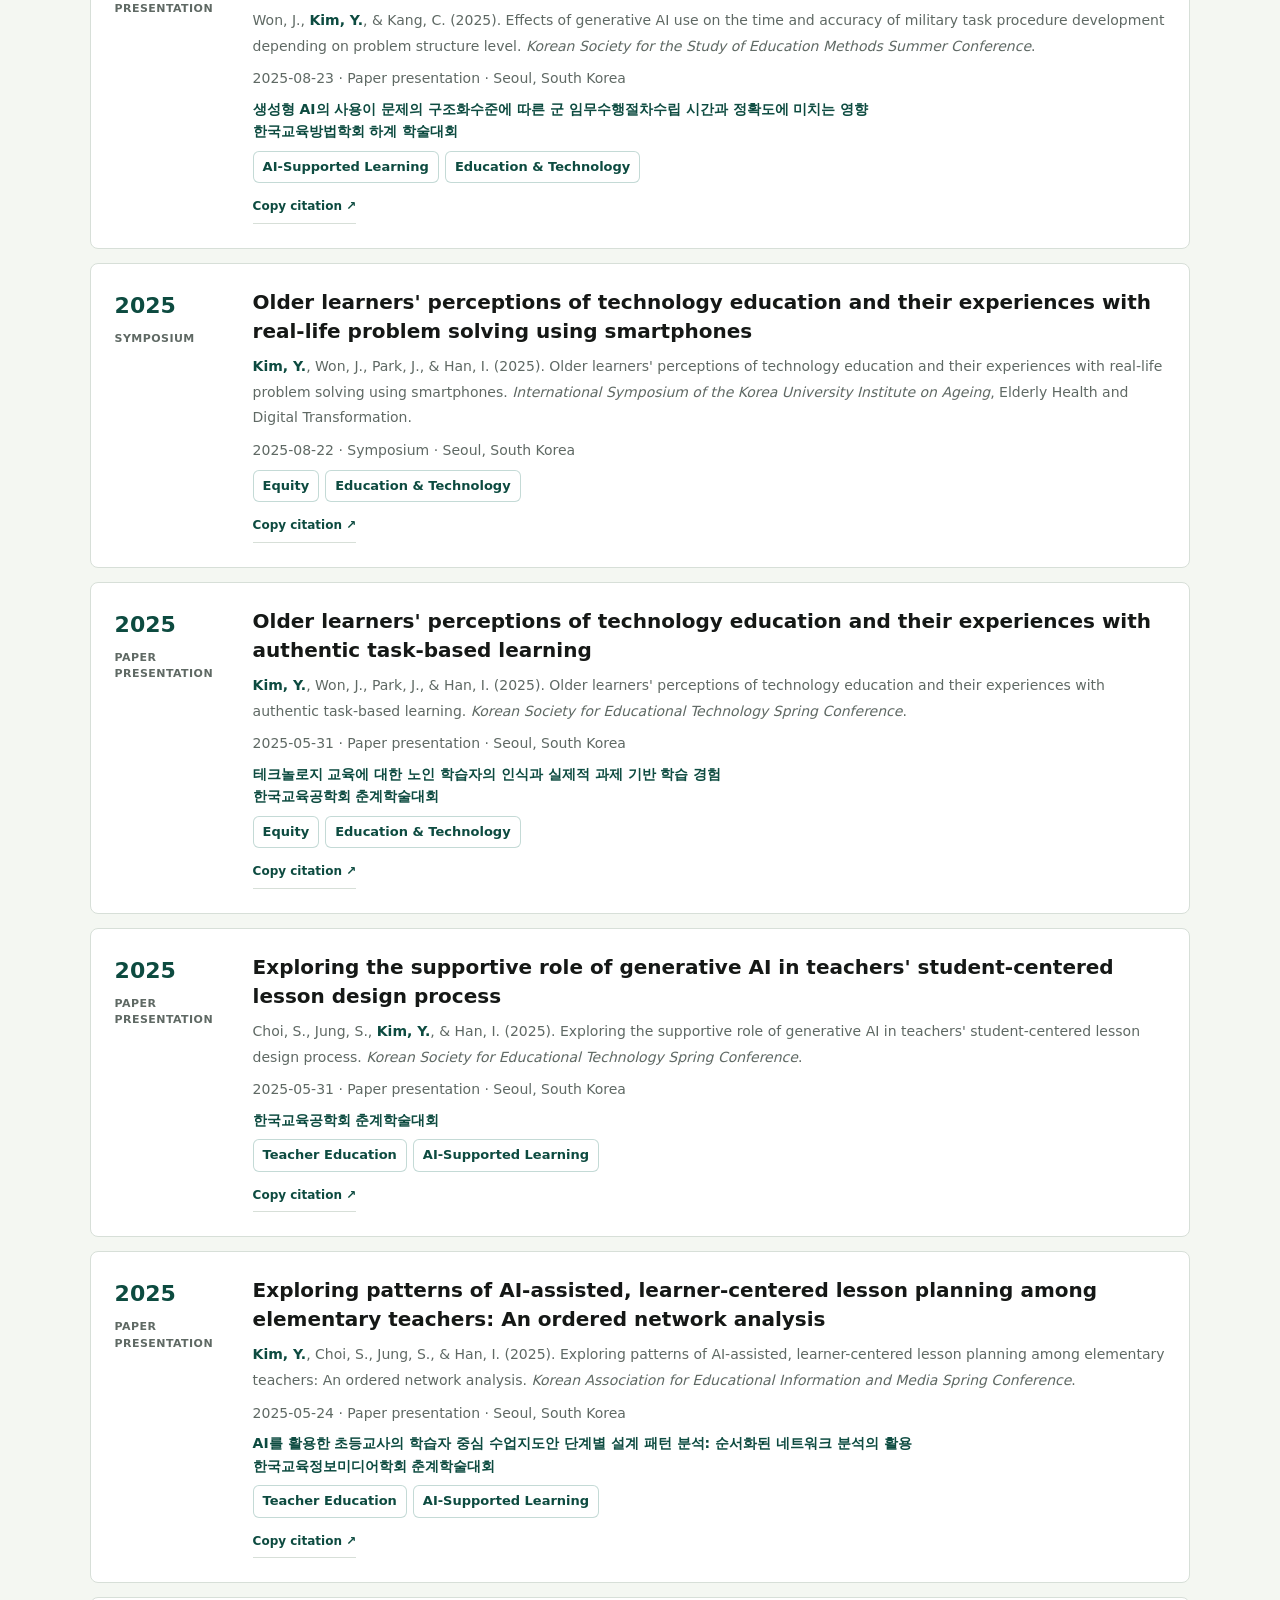
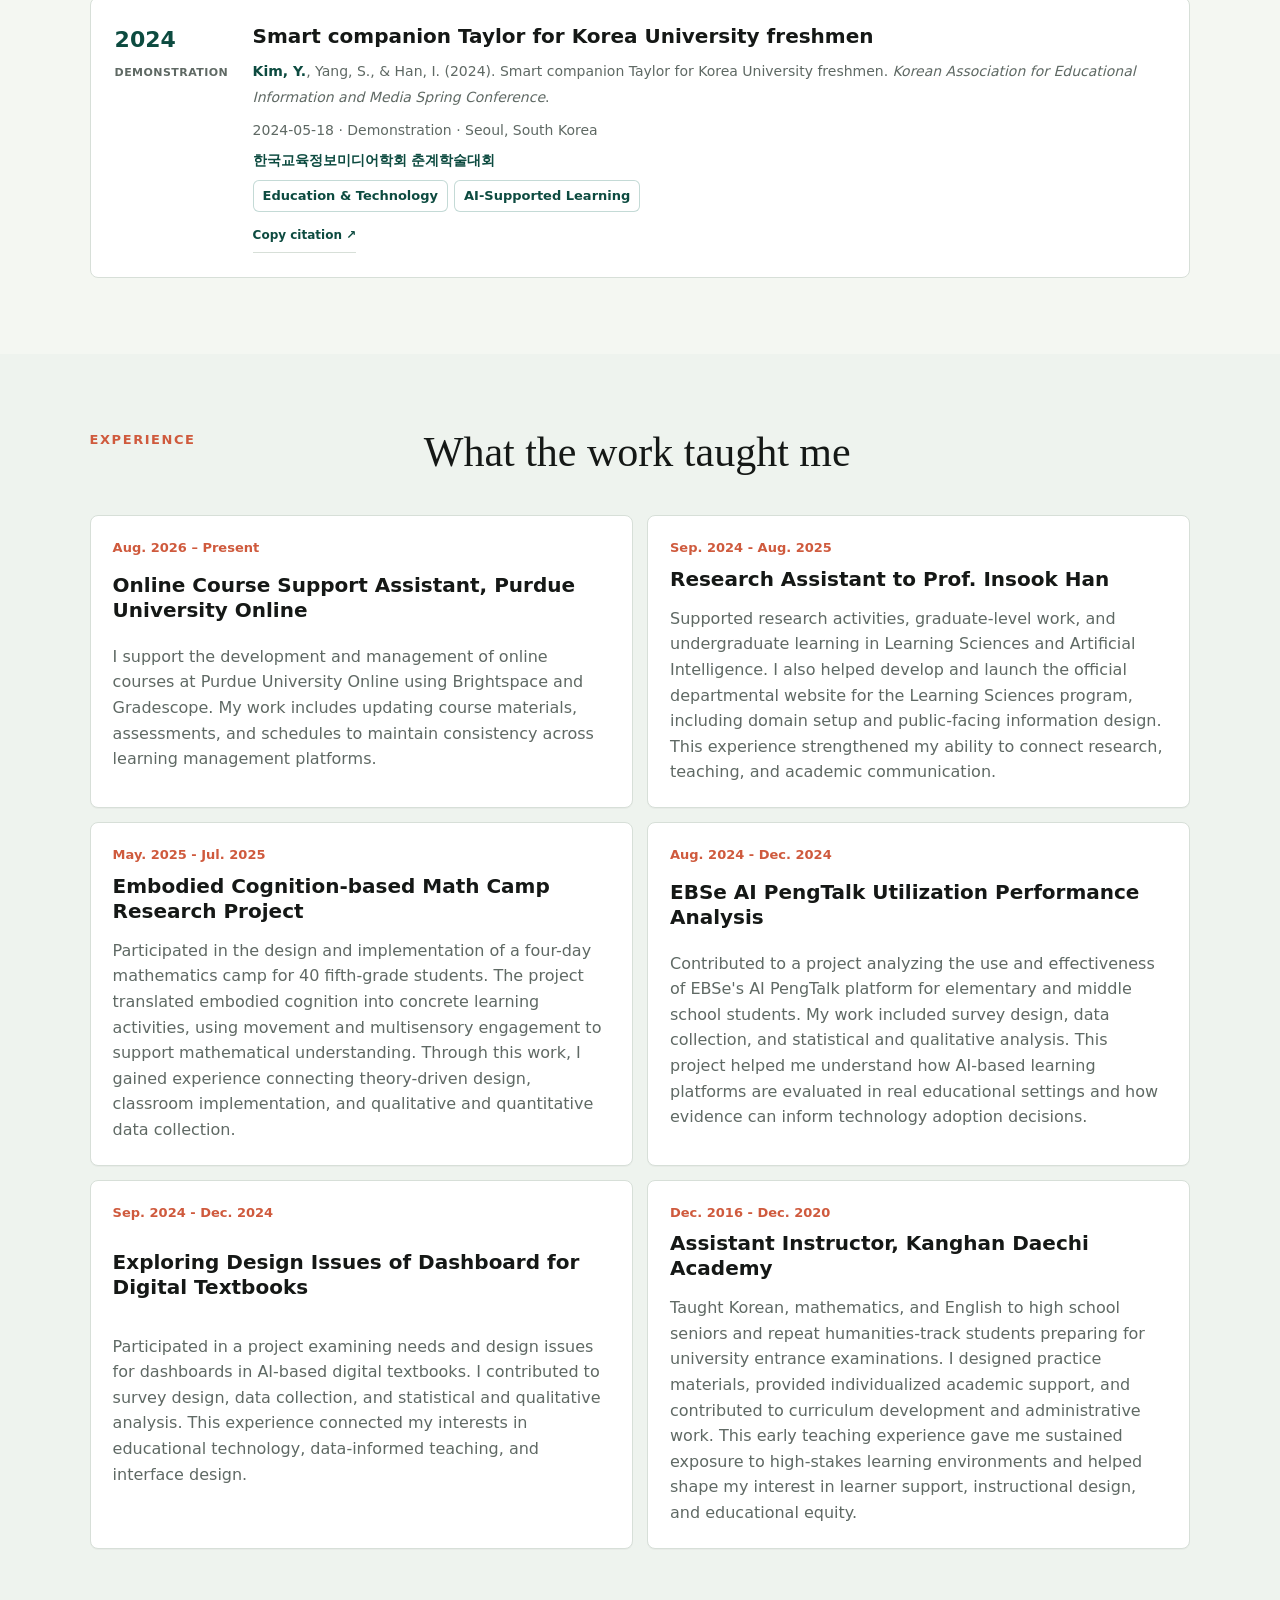
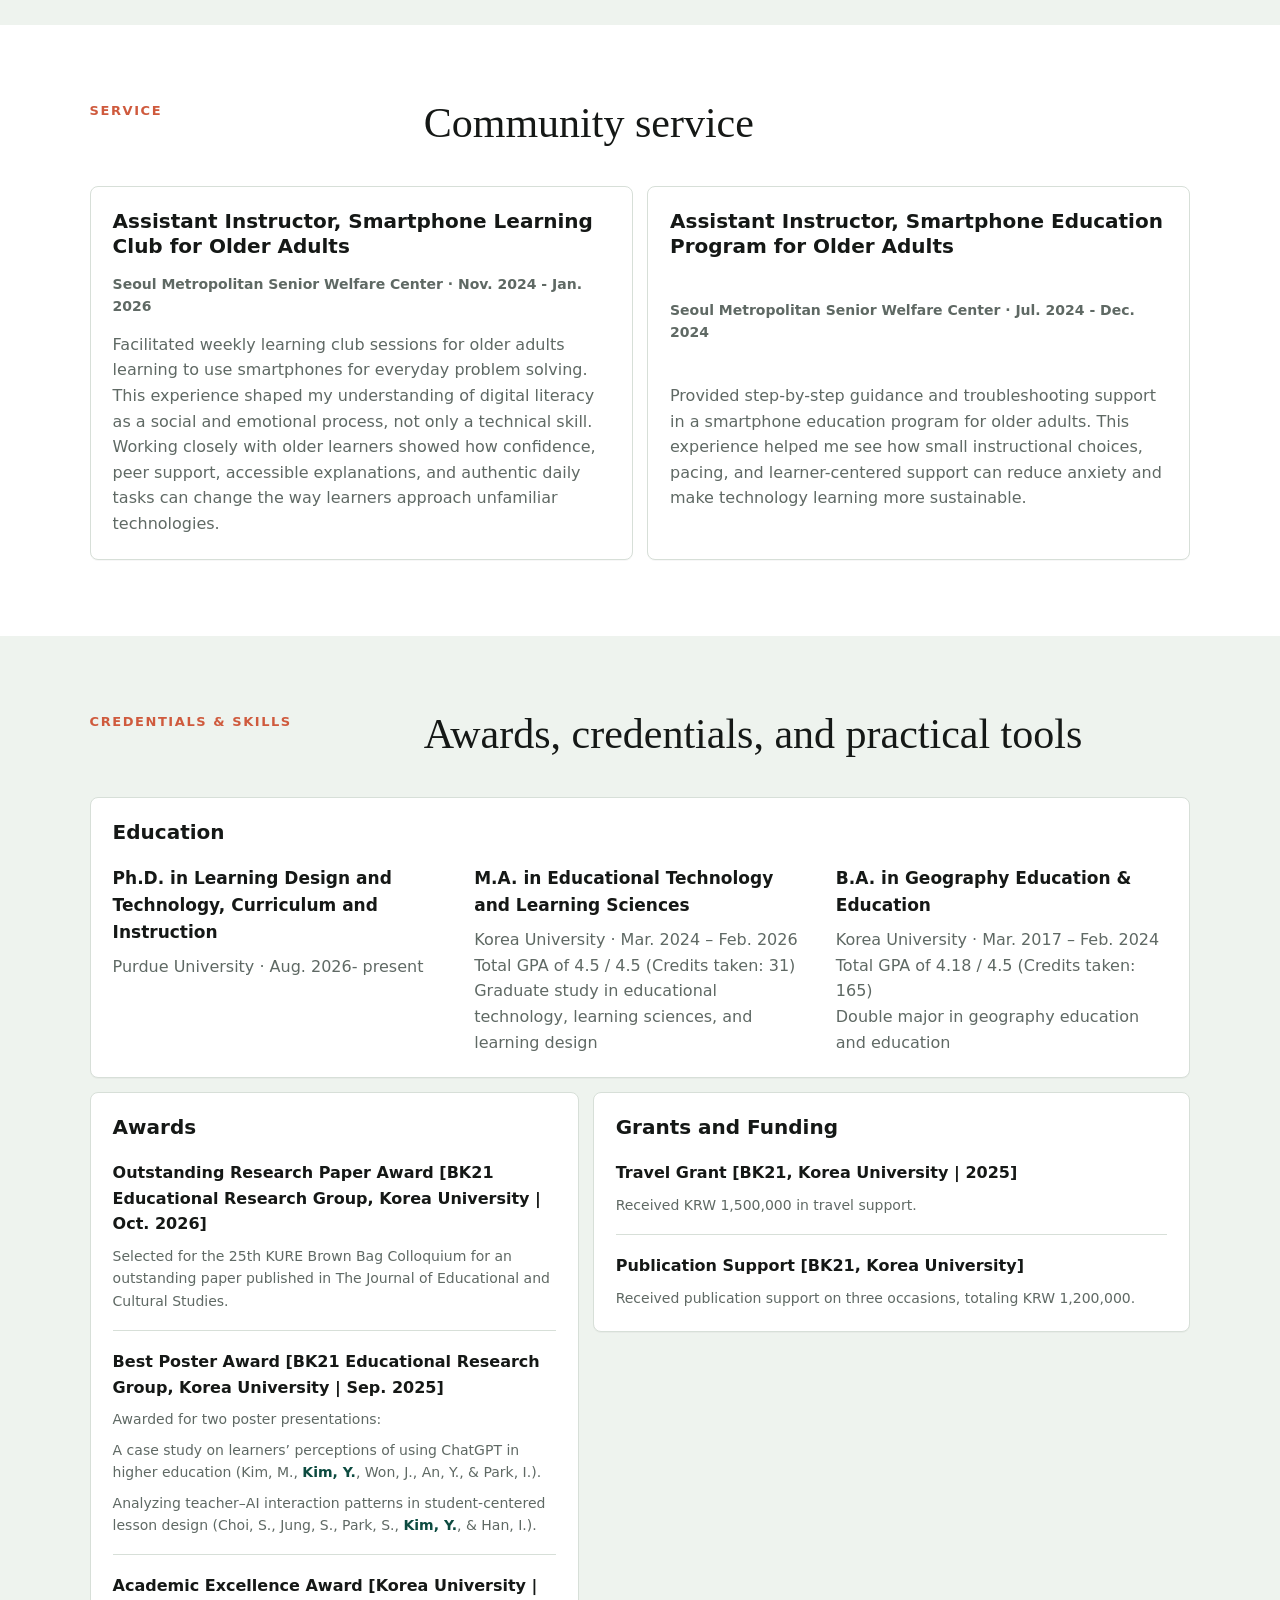
==== commit 47294eec: "Rename research heading to Keywords That Shape My Research" ====
--- a/index.html
+++ b/index.html
@@ -1116,7 +1116,7 @@
 <div class="stat-tile stat-tile-featured"><strong>M.A. / B.A.</strong><span>Education, Korea University</span><small>Educational Technology and Learning Sciences (2024-2026); Geography Education &amp; Education (2017-2024)</small></div></div></div></section>
 <section class="section intro-band" aria-labelledby="about-title"><div class="section-heading"><p class="eyebrow">Profile</p><h2 id="about-title">Research capacity with field-based edges</h2></div><div class="intro-grid"><p>I am a Ph.D. student in Curriculum and Instruction (Learning Design and Technology) at Purdue University. Grounded in situated learning and Communities of Practice, my research explores how technologies such as AI support learning across teacher education, older adult education, and multicultural education. My recent work examines teacher-AI interaction in learner-centered lesson design, older adults' smartphone-based problem solving, embodied cognition in mathematics learning, culturally responsive teaching in multicultural classrooms, and students' perceptions of generative AI in higher education.</p><div class="interest-cloud" aria-label="Research interests"><span class="tag" data-tone="green">Community of Practice</span><span class="tag" data-tone="coral">AI-Supported Learning</span><span class="tag" data-tone="blue">Well-Being</span><span class="tag" data-tone="green">Equity</span><span class="tag" data-tone="coral">Teacher Education</span><span class="tag" data-tone="blue">Education &amp; Technology</span></div></div></section>
 <section class="section visual-band"><div class="section-heading"><p class="eyebrow">Research Moments</p><h2>Places for fieldwork, conferences, and collaboration</h2></div><div class="gallery-grid"><button class="gallery-photo tall" type="button" data-caption="Conference participation" aria-label="Enlarge photo: Conference participation"><img src="[data-uri]" alt="Yeong-je Kim presenting a research poster" loading="lazy"><span>Conference participation ↗</span></button><button class="gallery-photo tall" type="button" data-caption="Conference participation" aria-label="Enlarge photo: Conference participation"><img src="[data-uri]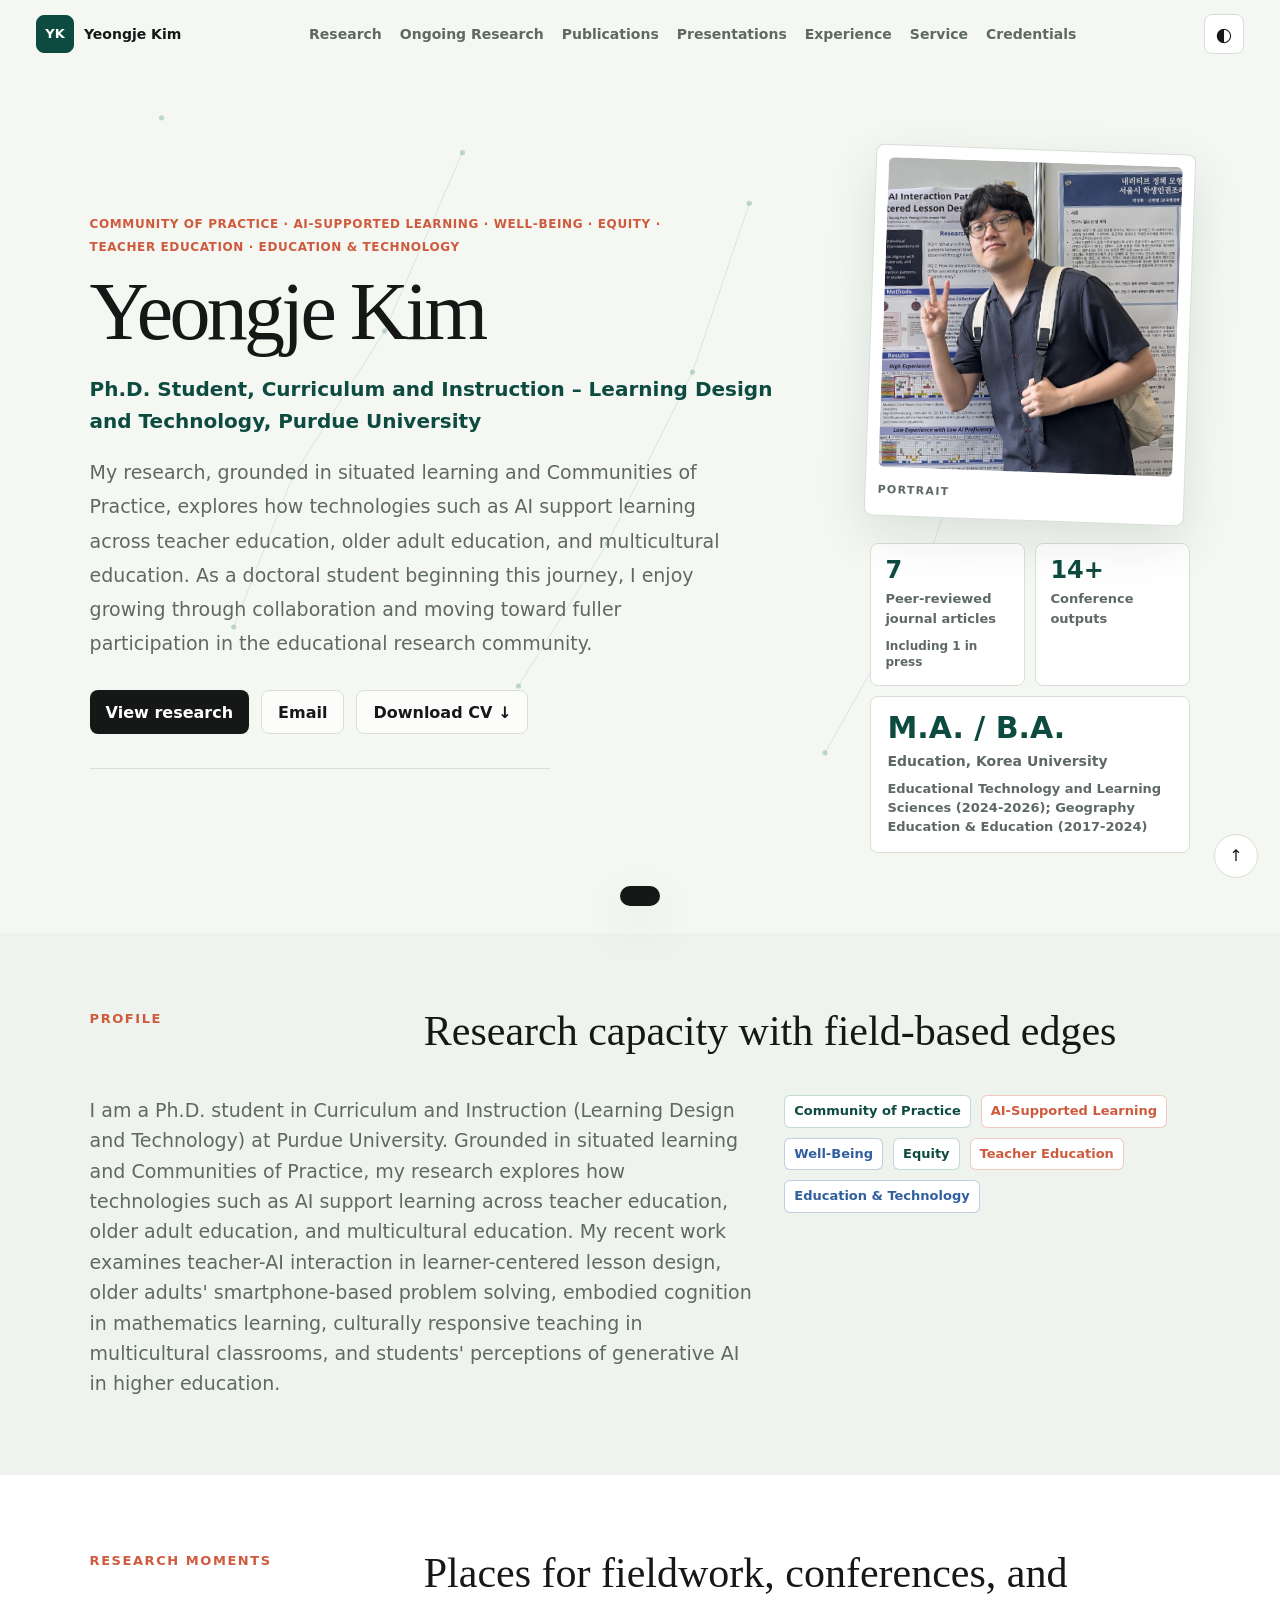
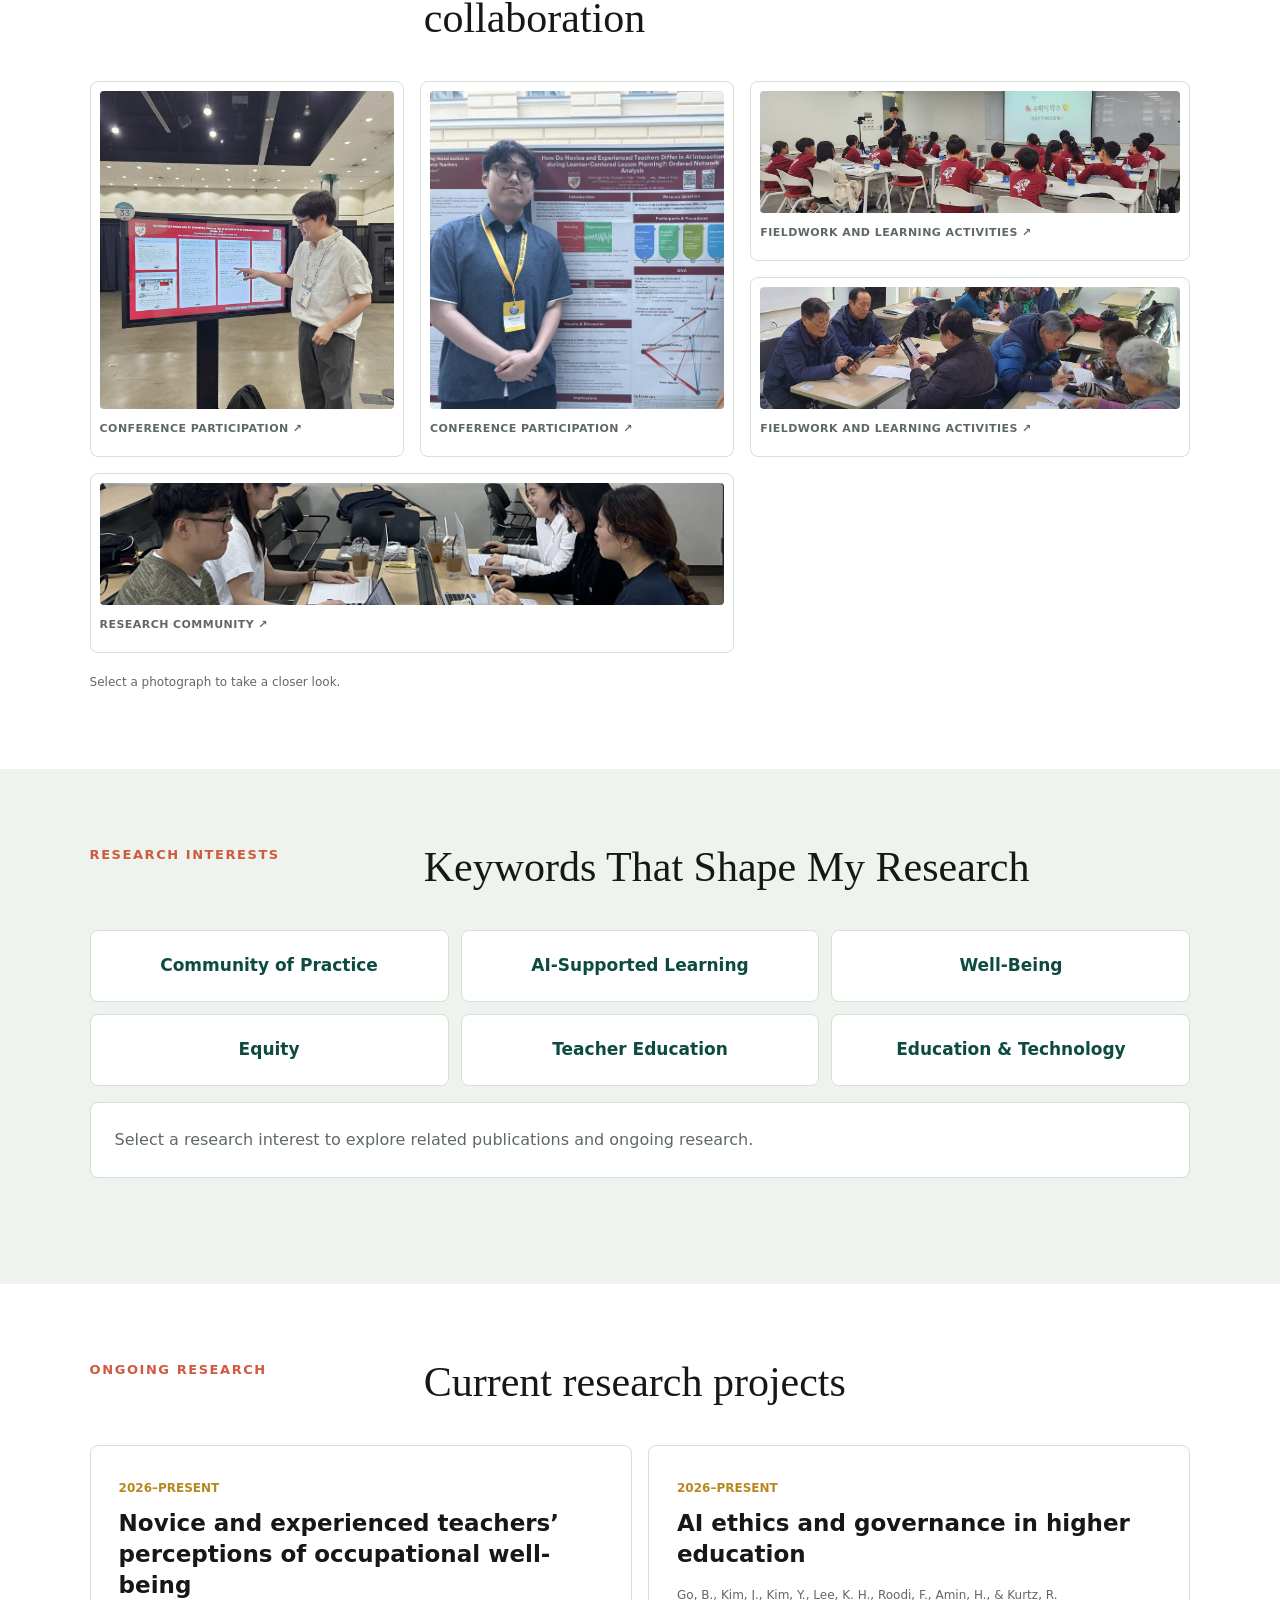
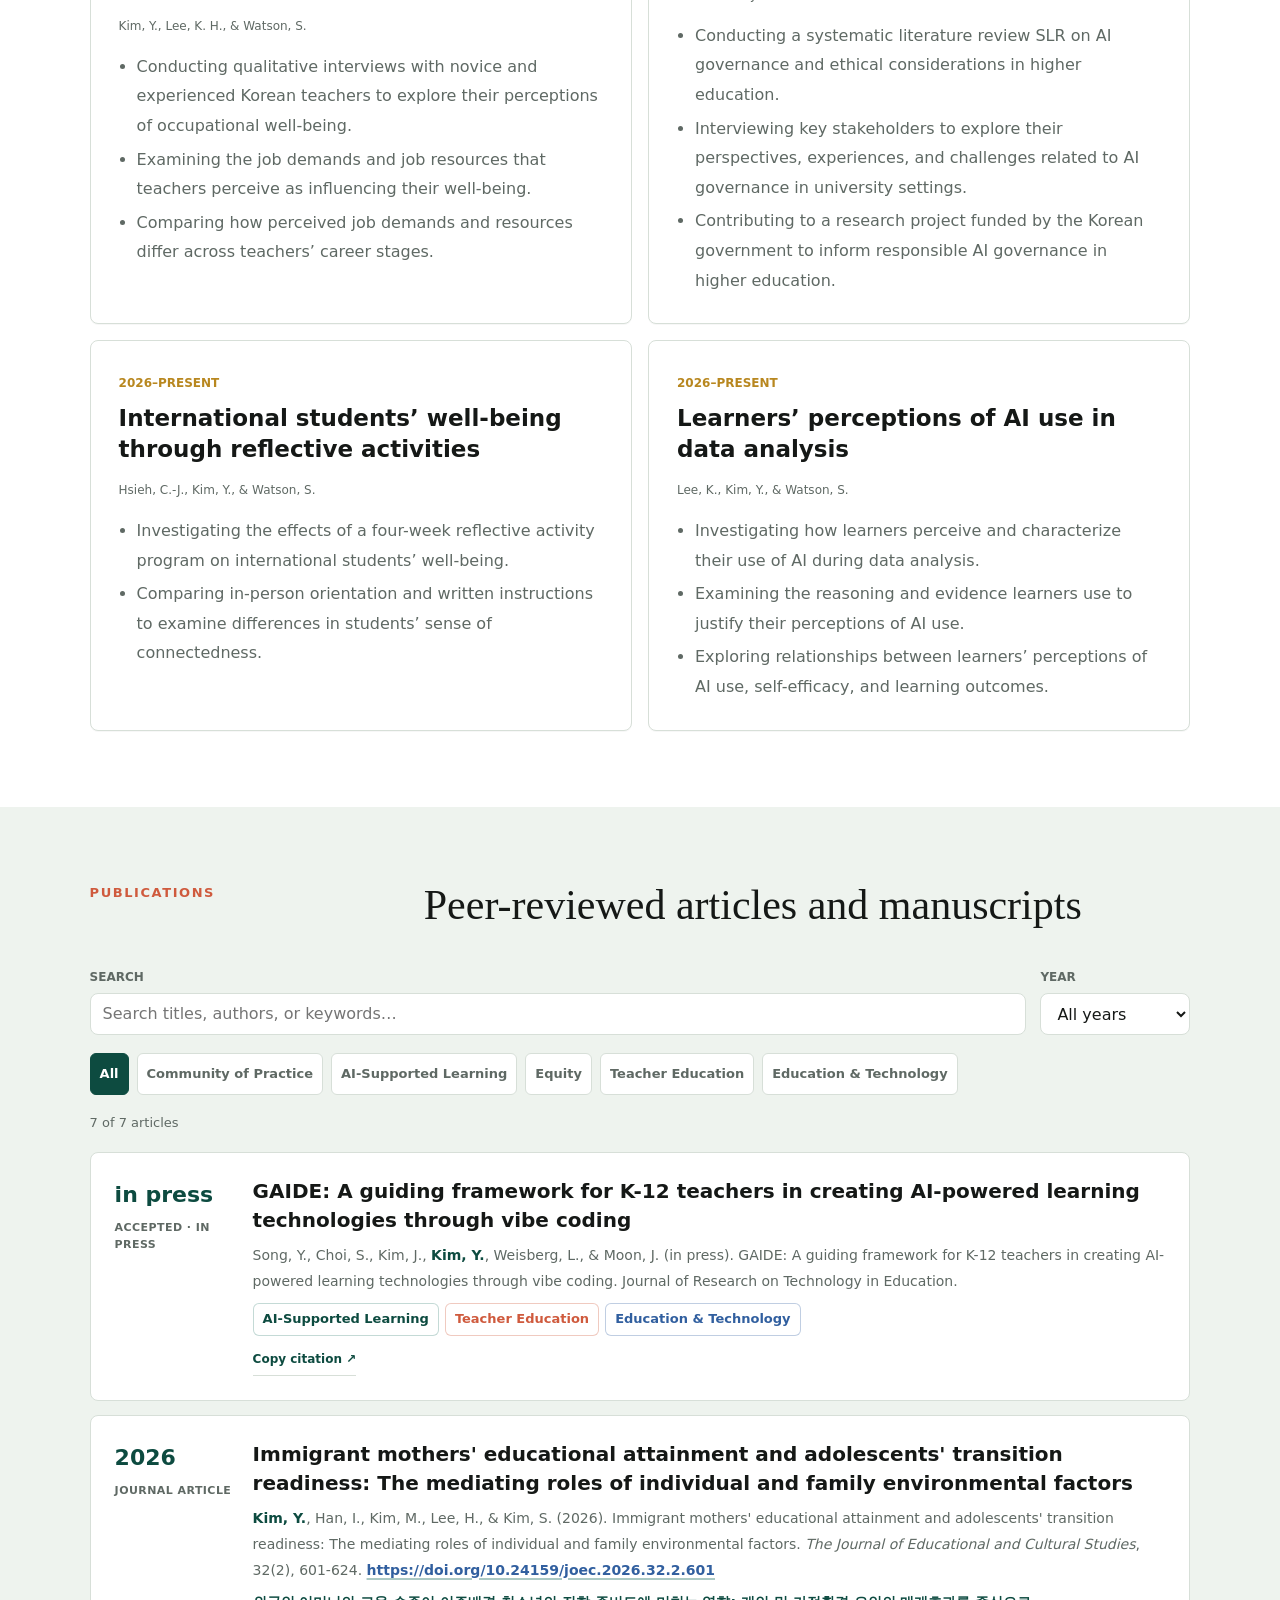
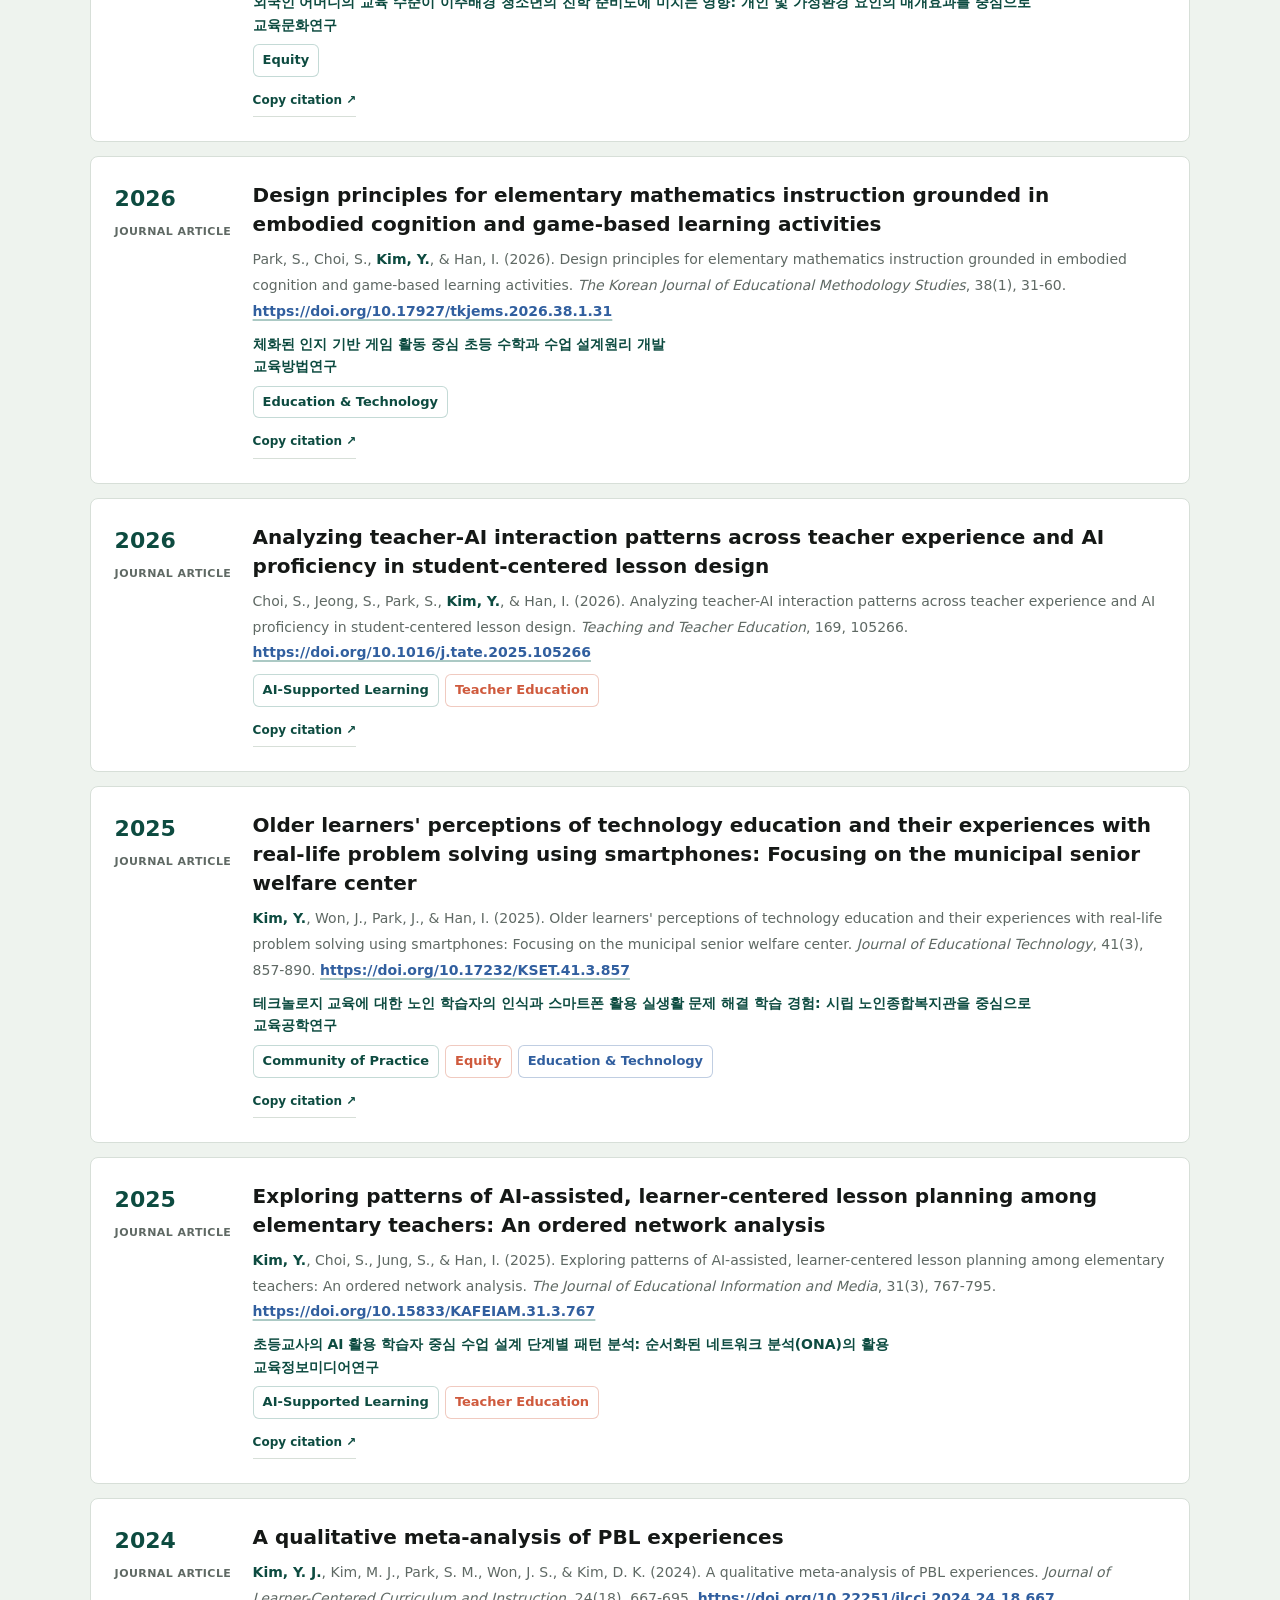
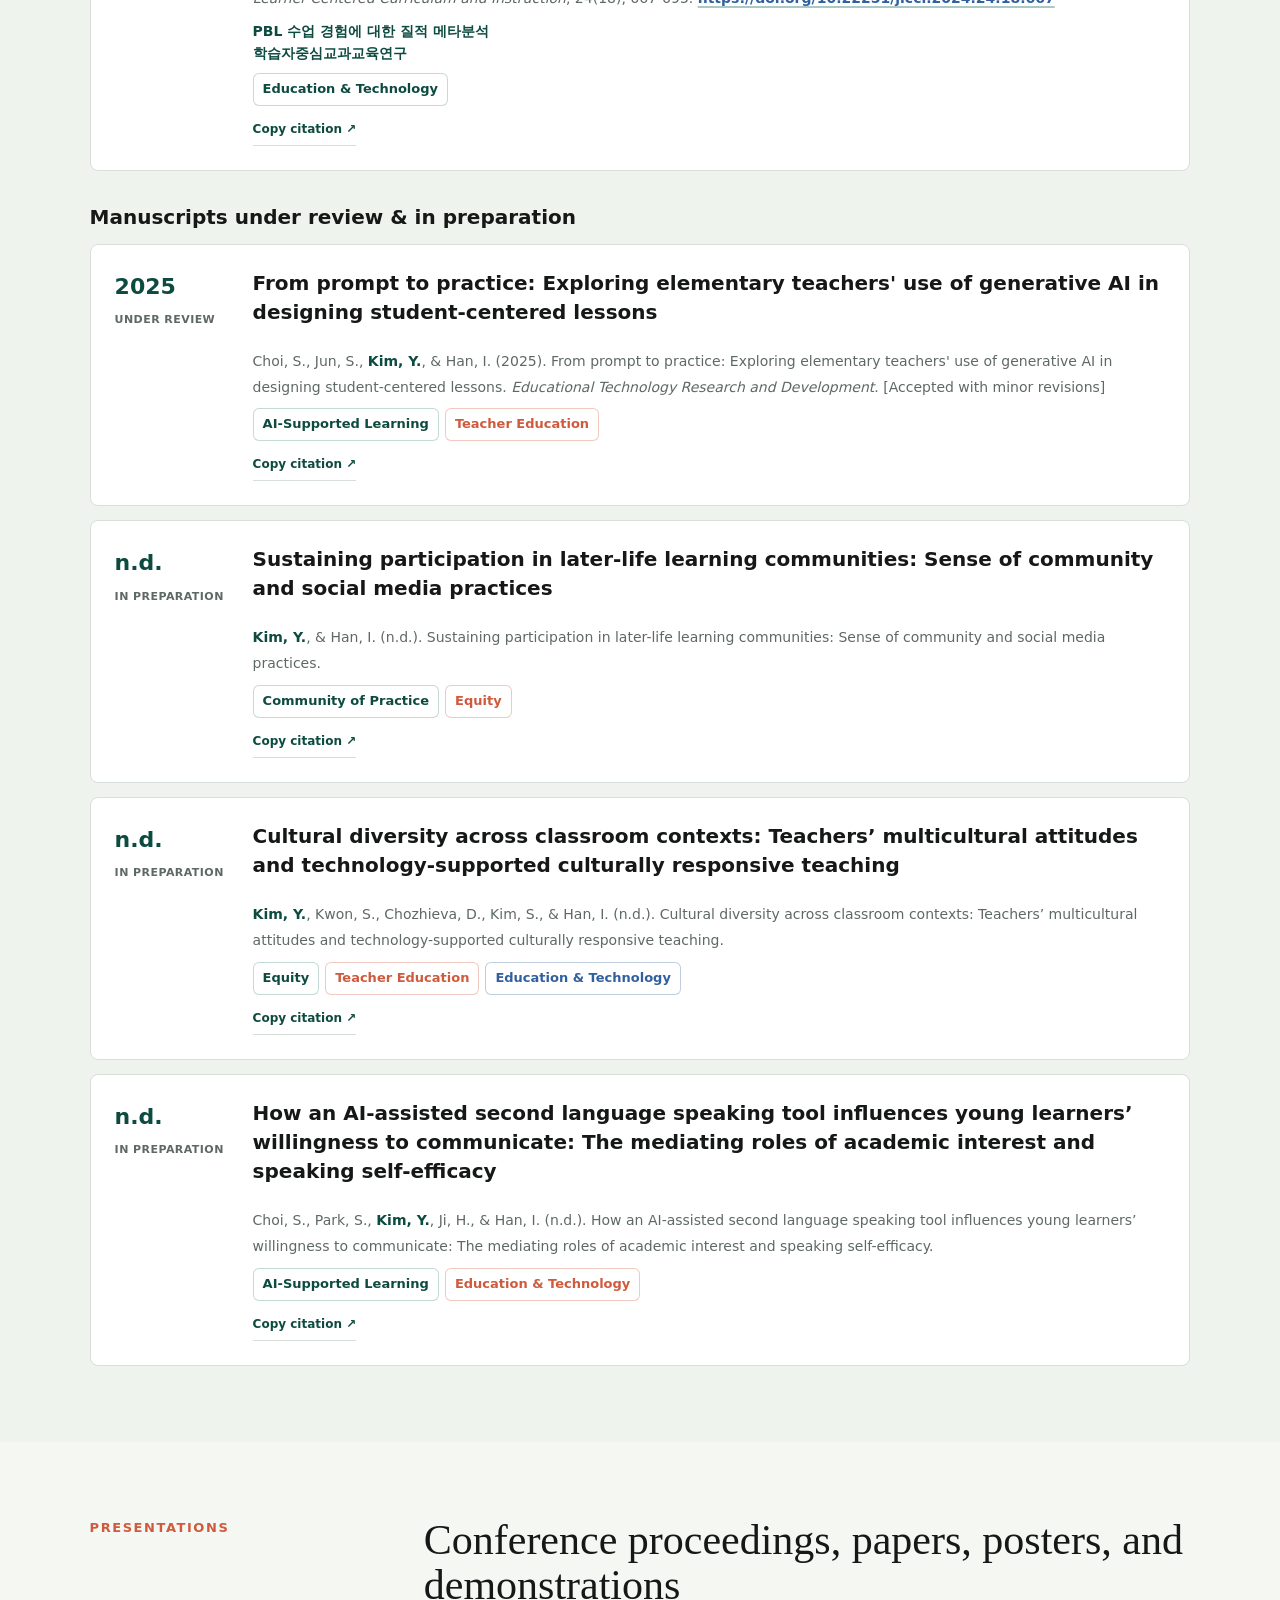
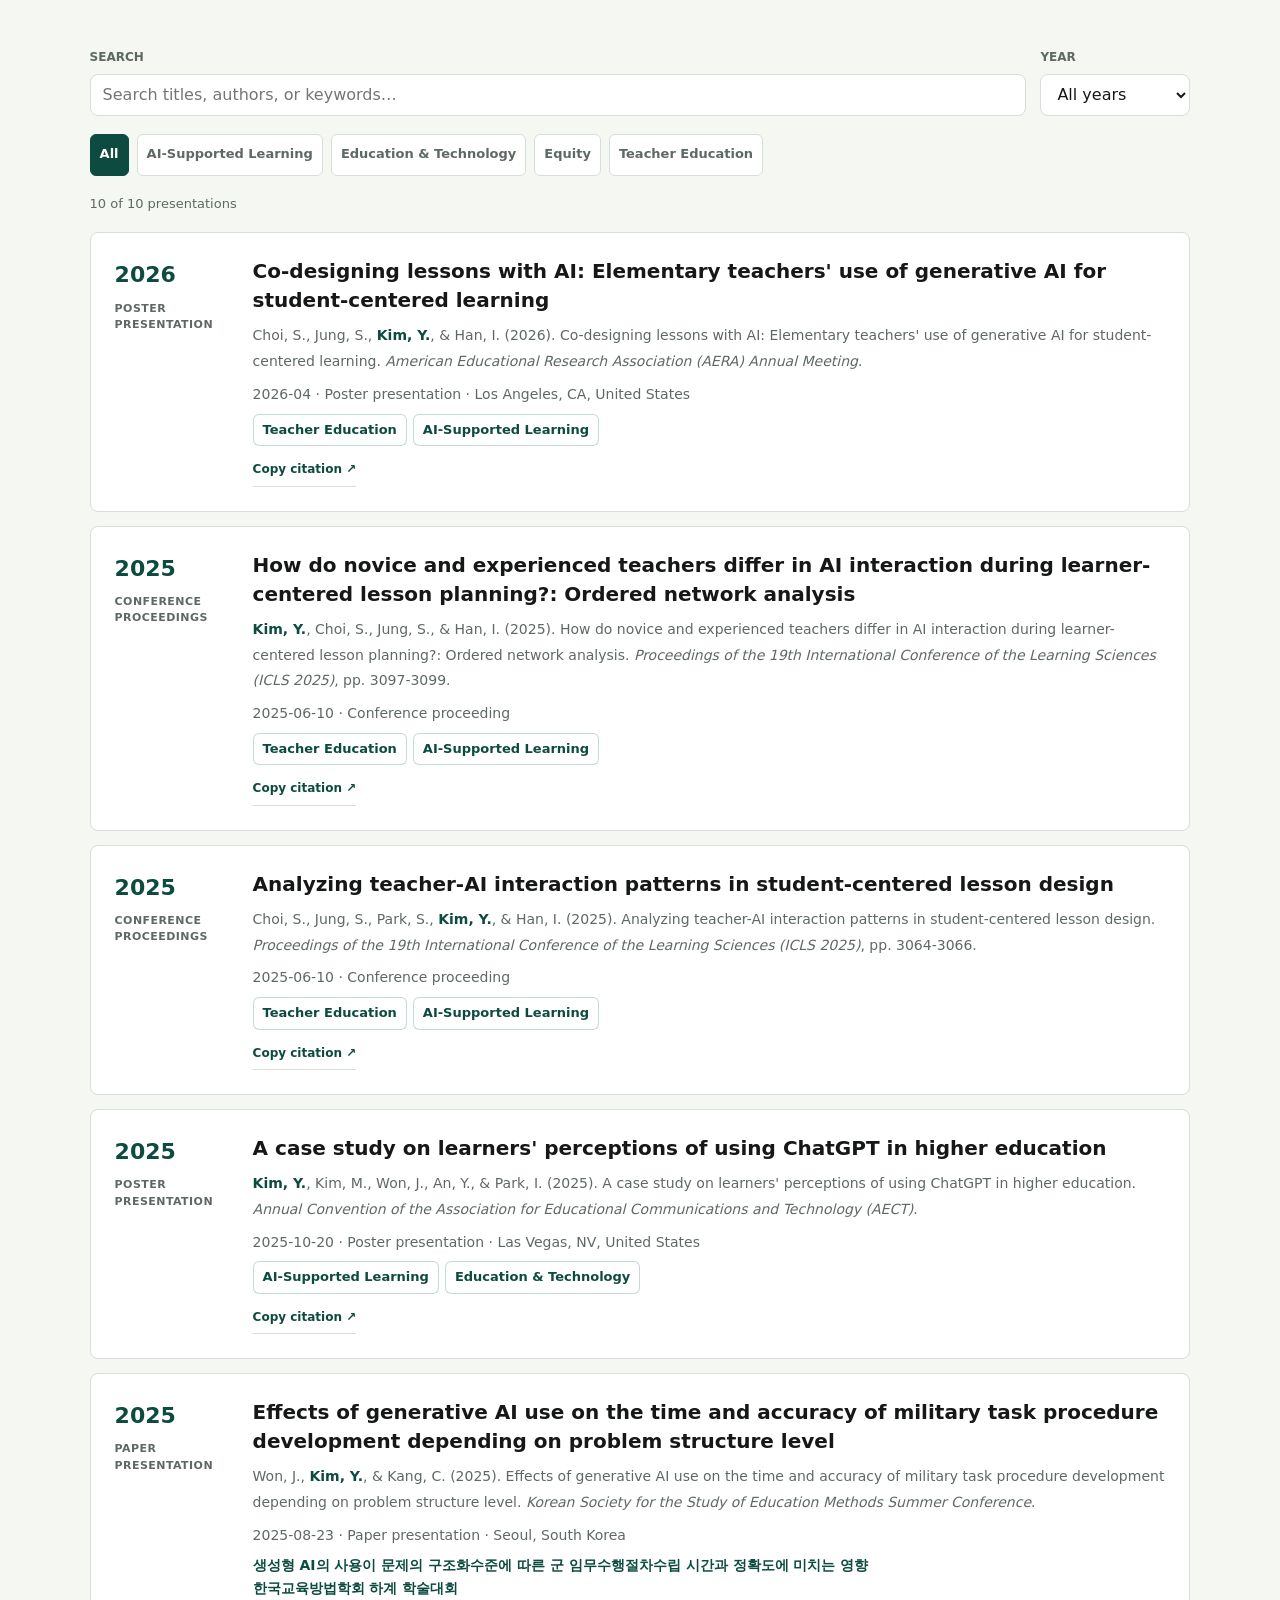
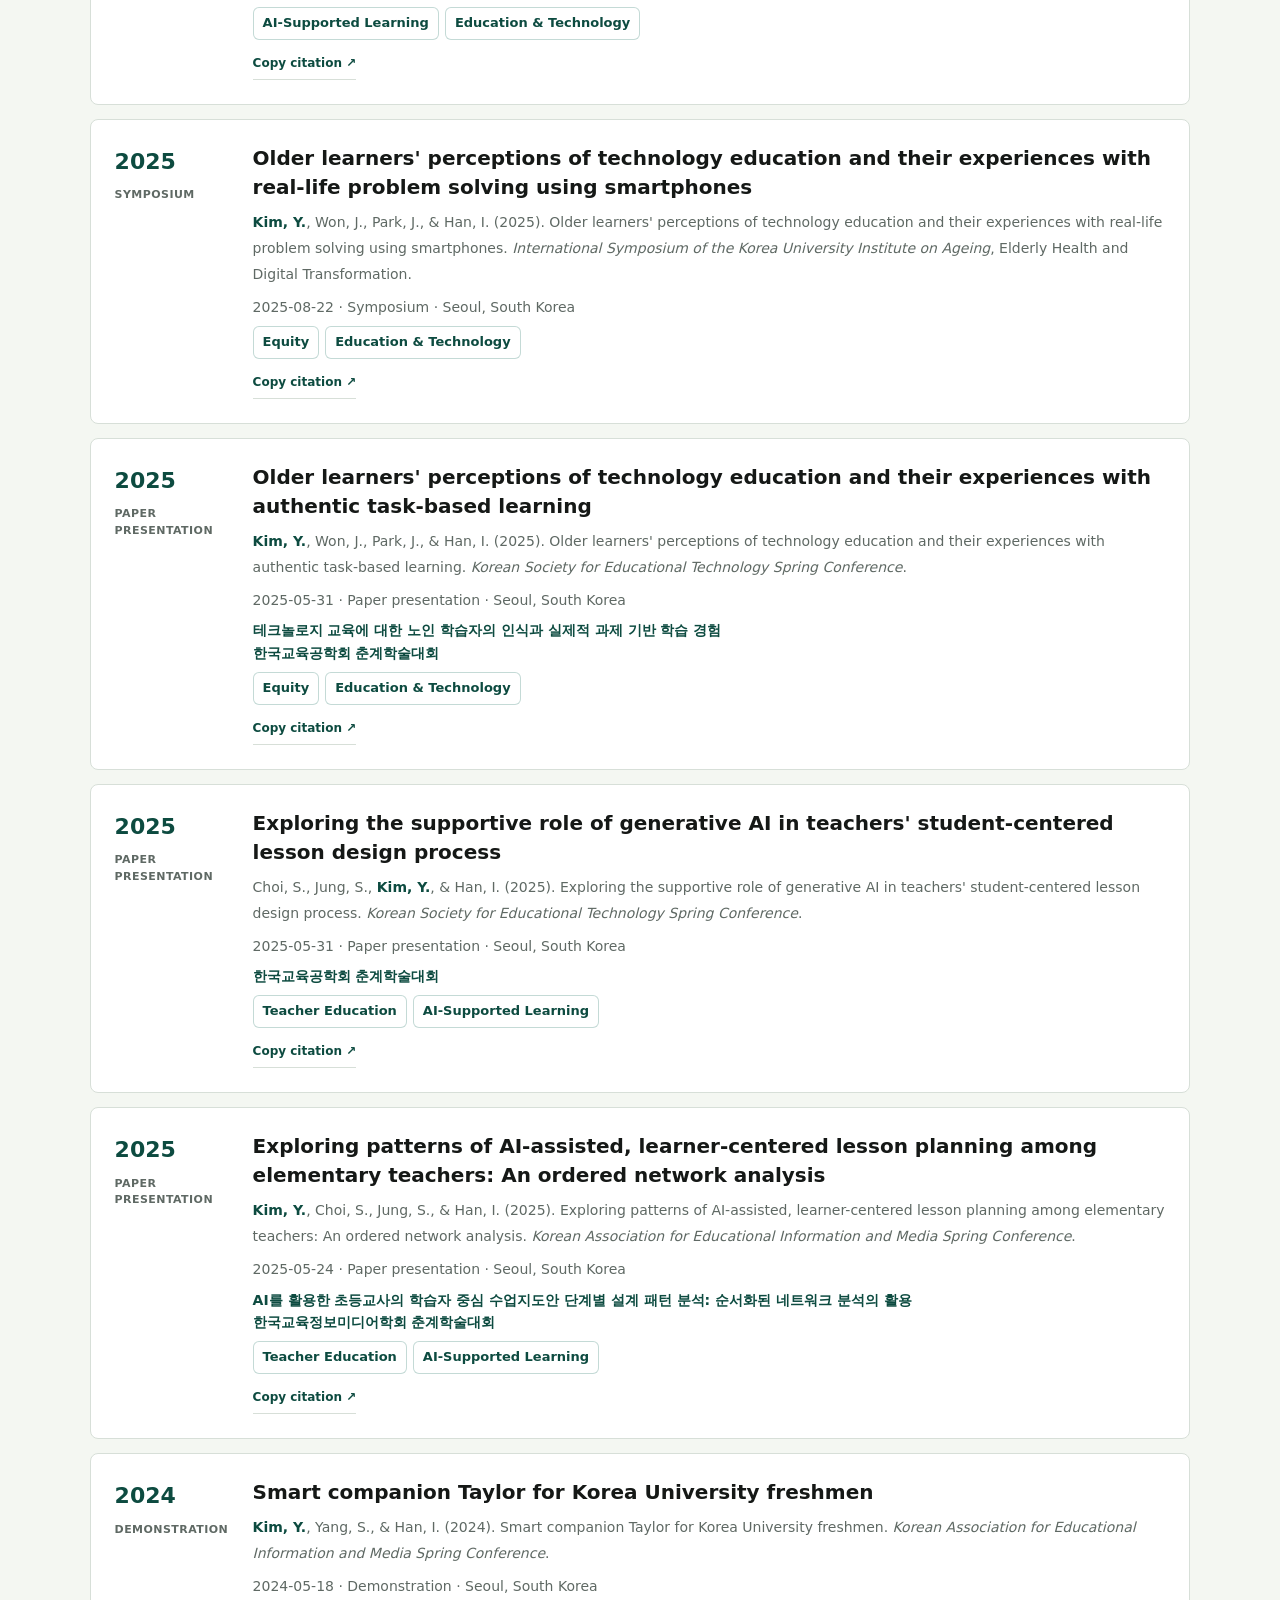
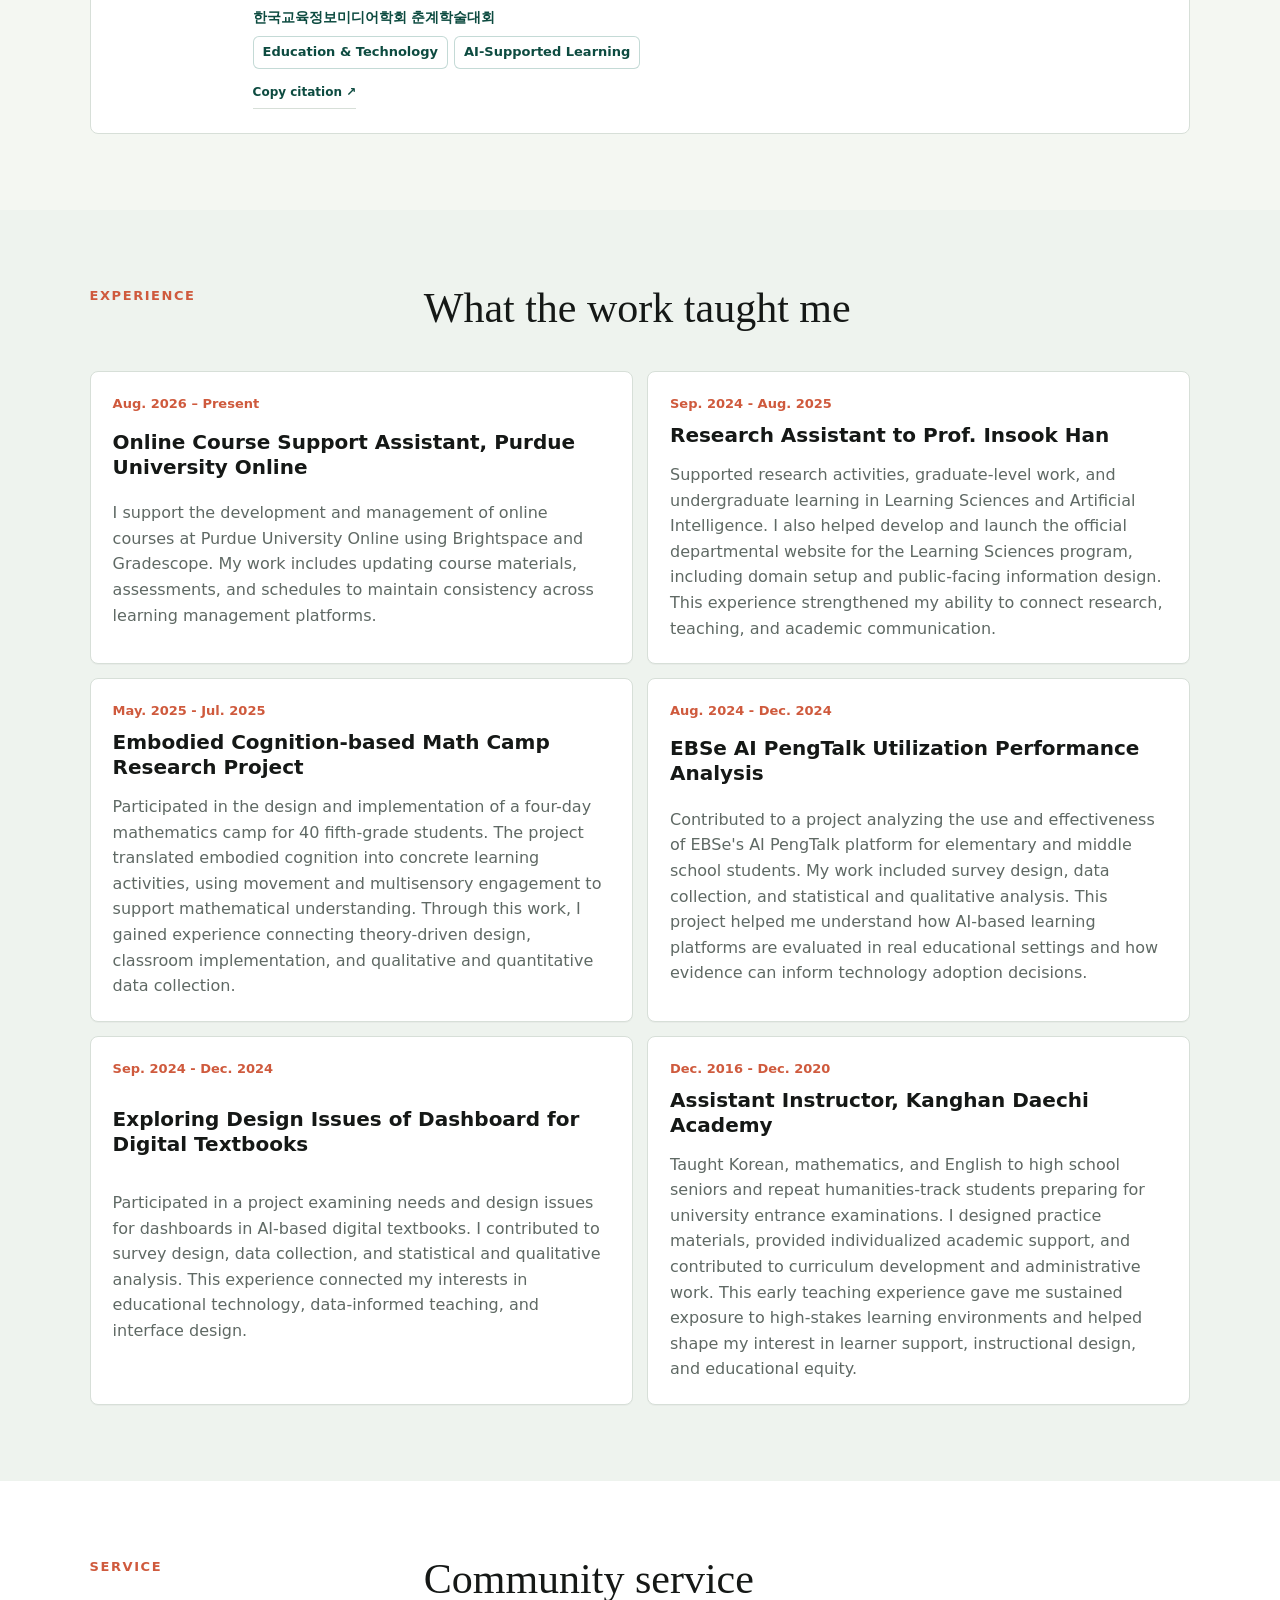
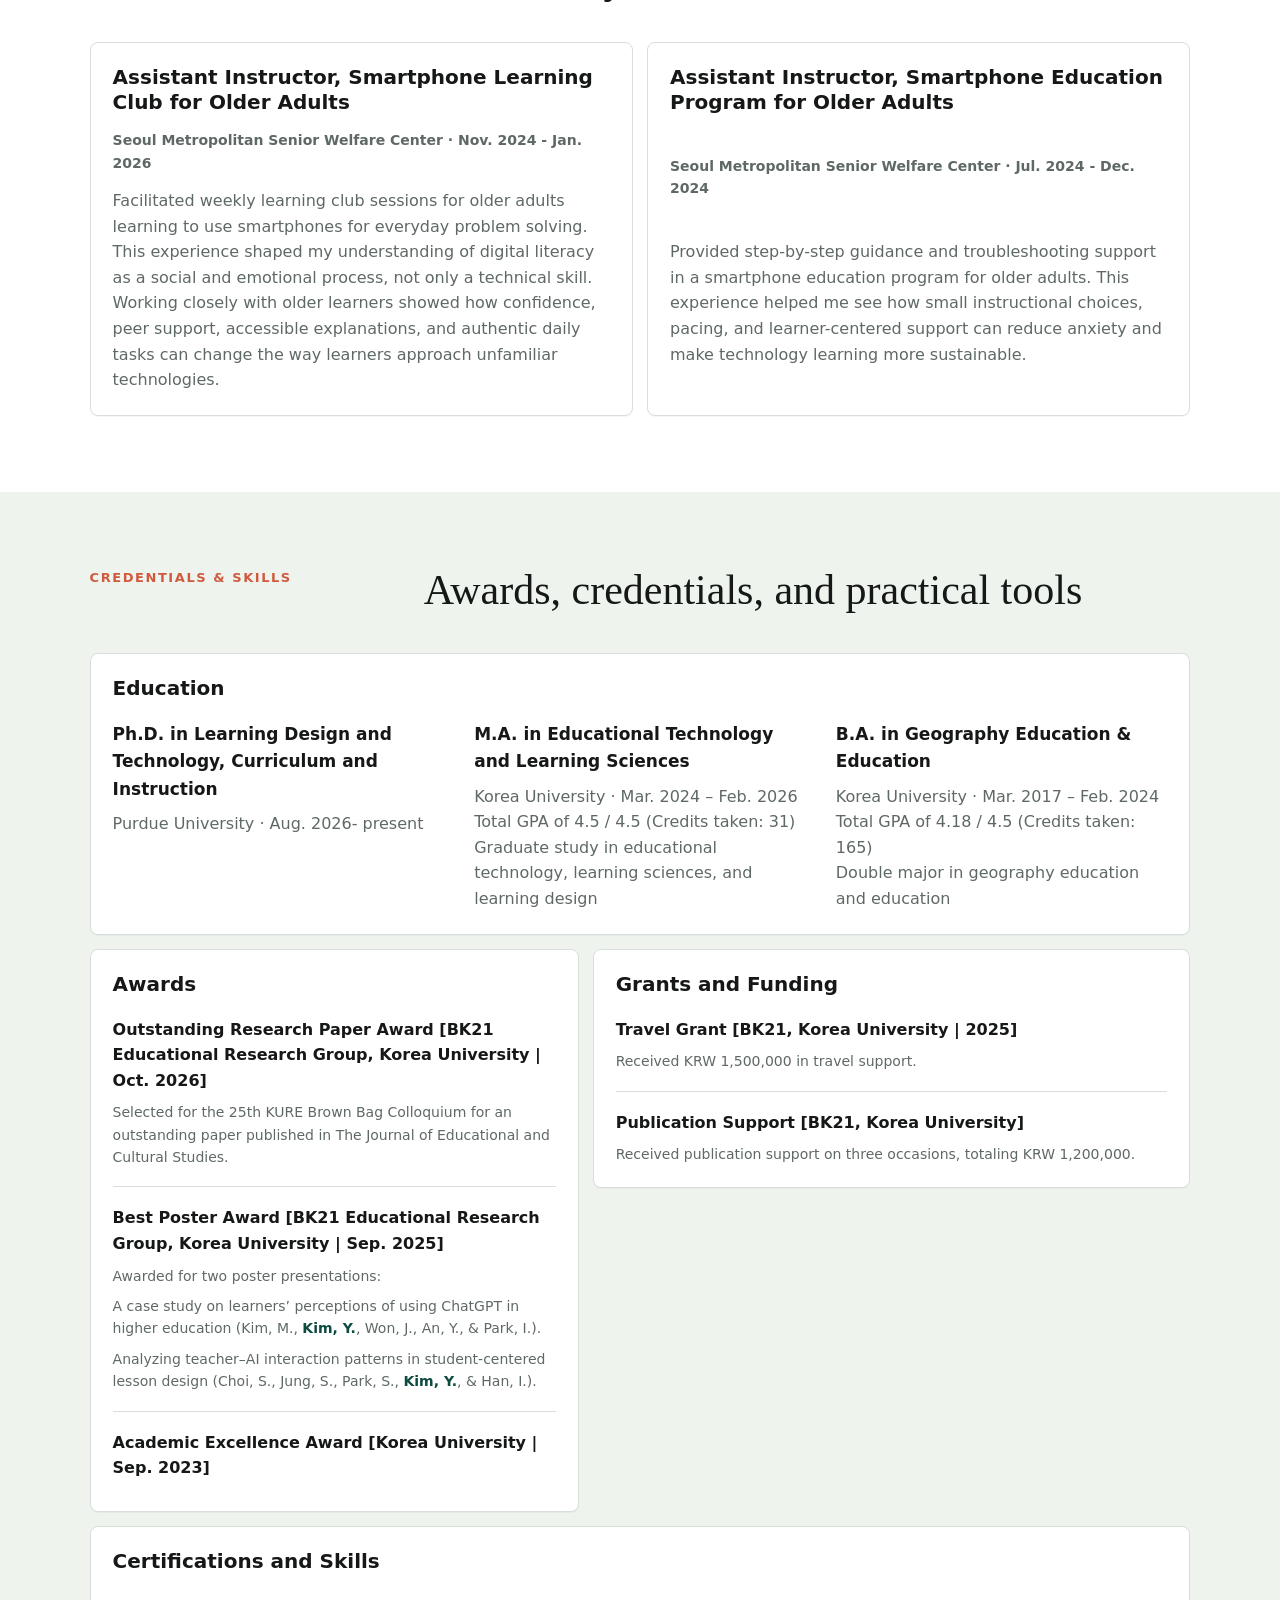
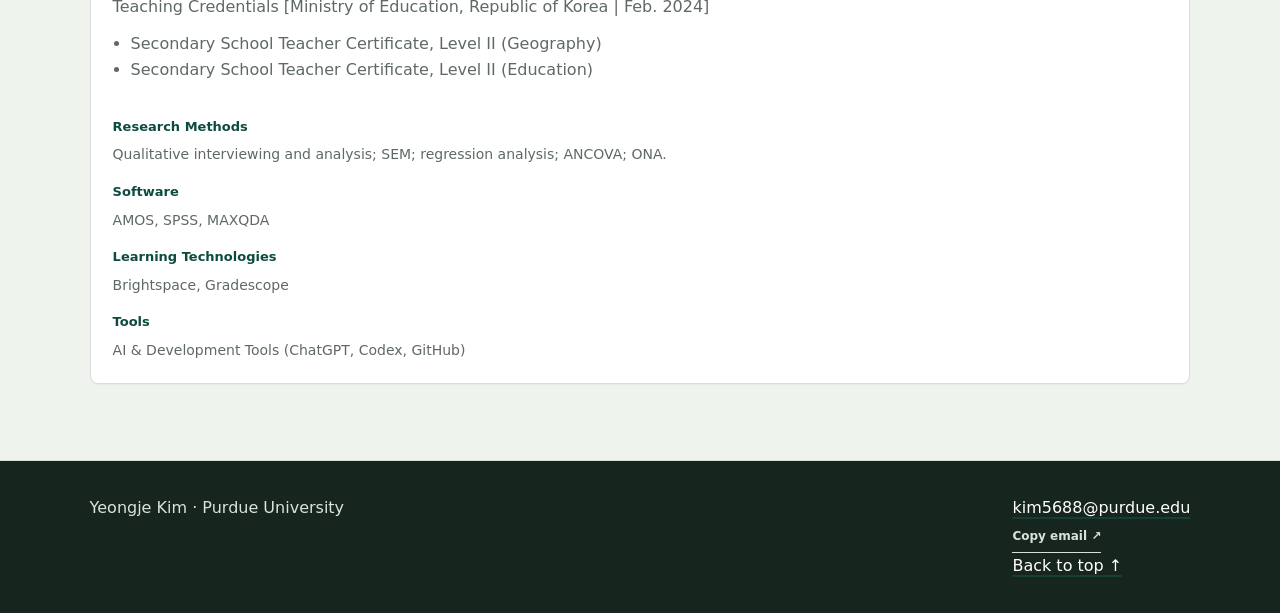
==== commit 55ee76cf: "Remove research description cards and retain keyword explorer" ====
--- a/index.html
+++ b/index.html
@@ -1116,7 +1116,7 @@
 <div class="stat-tile stat-tile-featured"><strong>M.A. / B.A.</strong><span>Education, Korea University</span><small>Educational Technology and Learning Sciences (2024-2026); Geography Education &amp; Education (2017-2024)</small></div></div></div></section>
 <section class="section intro-band" aria-labelledby="about-title"><div class="section-heading"><p class="eyebrow">Profile</p><h2 id="about-title">Research capacity with field-based edges</h2></div><div class="intro-grid"><p>I am a Ph.D. student in Curriculum and Instruction (Learning Design and Technology) at Purdue University. Grounded in situated learning and Communities of Practice, my research explores how technologies such as AI support learning across teacher education, older adult education, and multicultural education. My recent work examines teacher-AI interaction in learner-centered lesson design, older adults' smartphone-based problem solving, embodied cognition in mathematics learning, culturally responsive teaching in multicultural classrooms, and students' perceptions of generative AI in higher education.</p><div class="interest-cloud" aria-label="Research interests"><span class="tag" data-tone="green">Community of Practice</span><span class="tag" data-tone="coral">AI-Supported Learning</span><span class="tag" data-tone="blue">Well-Being</span><span class="tag" data-tone="green">Equity</span><span class="tag" data-tone="coral">Teacher Education</span><span class="tag" data-tone="blue">Education &amp; Technology</span></div></div></section>
 <section class="section visual-band"><div class="section-heading"><p class="eyebrow">Research Moments</p><h2>Places for fieldwork, conferences, and collaboration</h2></div><div class="gallery-grid"><button class="gallery-photo tall" type="button" data-caption="Conference participation" aria-label="Enlarge photo: Conference participation"><img src="[data-uri]" alt="Yeong-je Kim presenting a research poster" loading="lazy"><span>Conference participation ↗</span></button><button class="gallery-photo tall" type="button" data-caption="Conference participation" aria-label="Enlarge photo: Conference participation"><img src="[data-uri]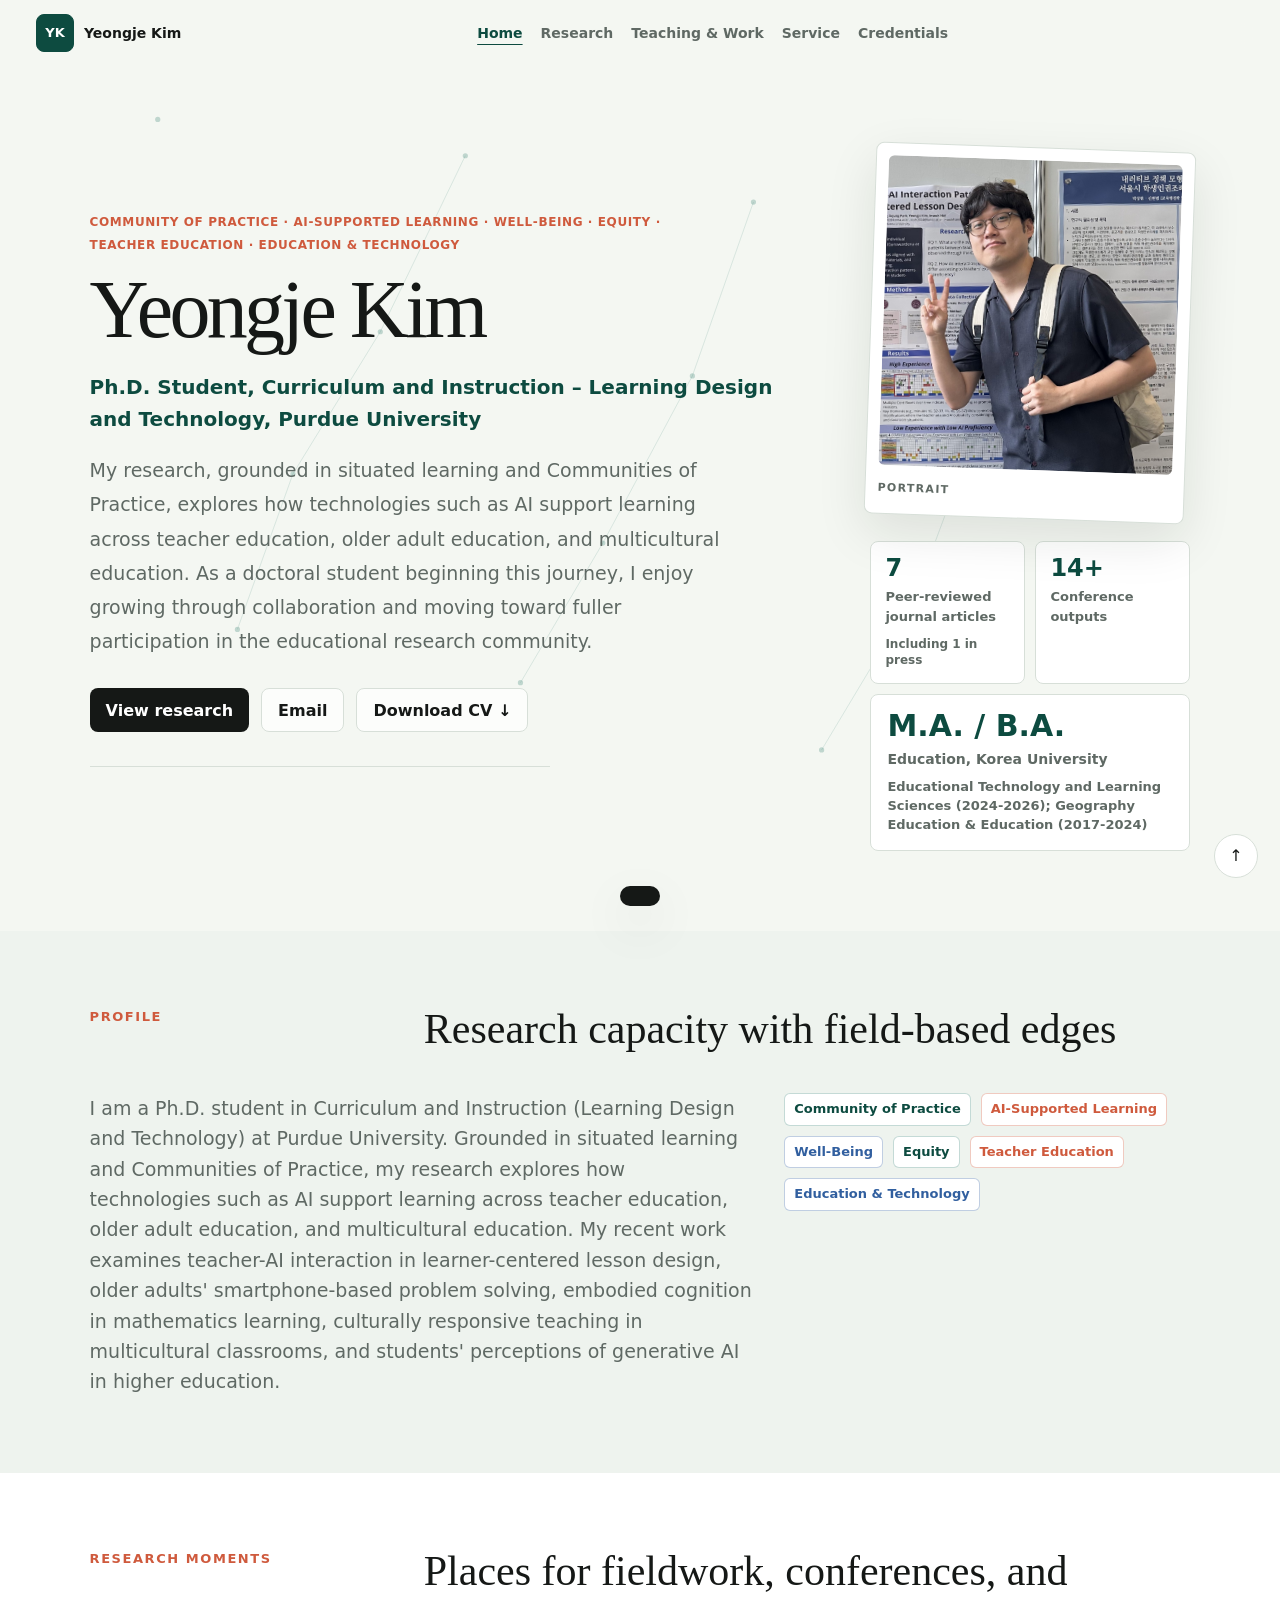
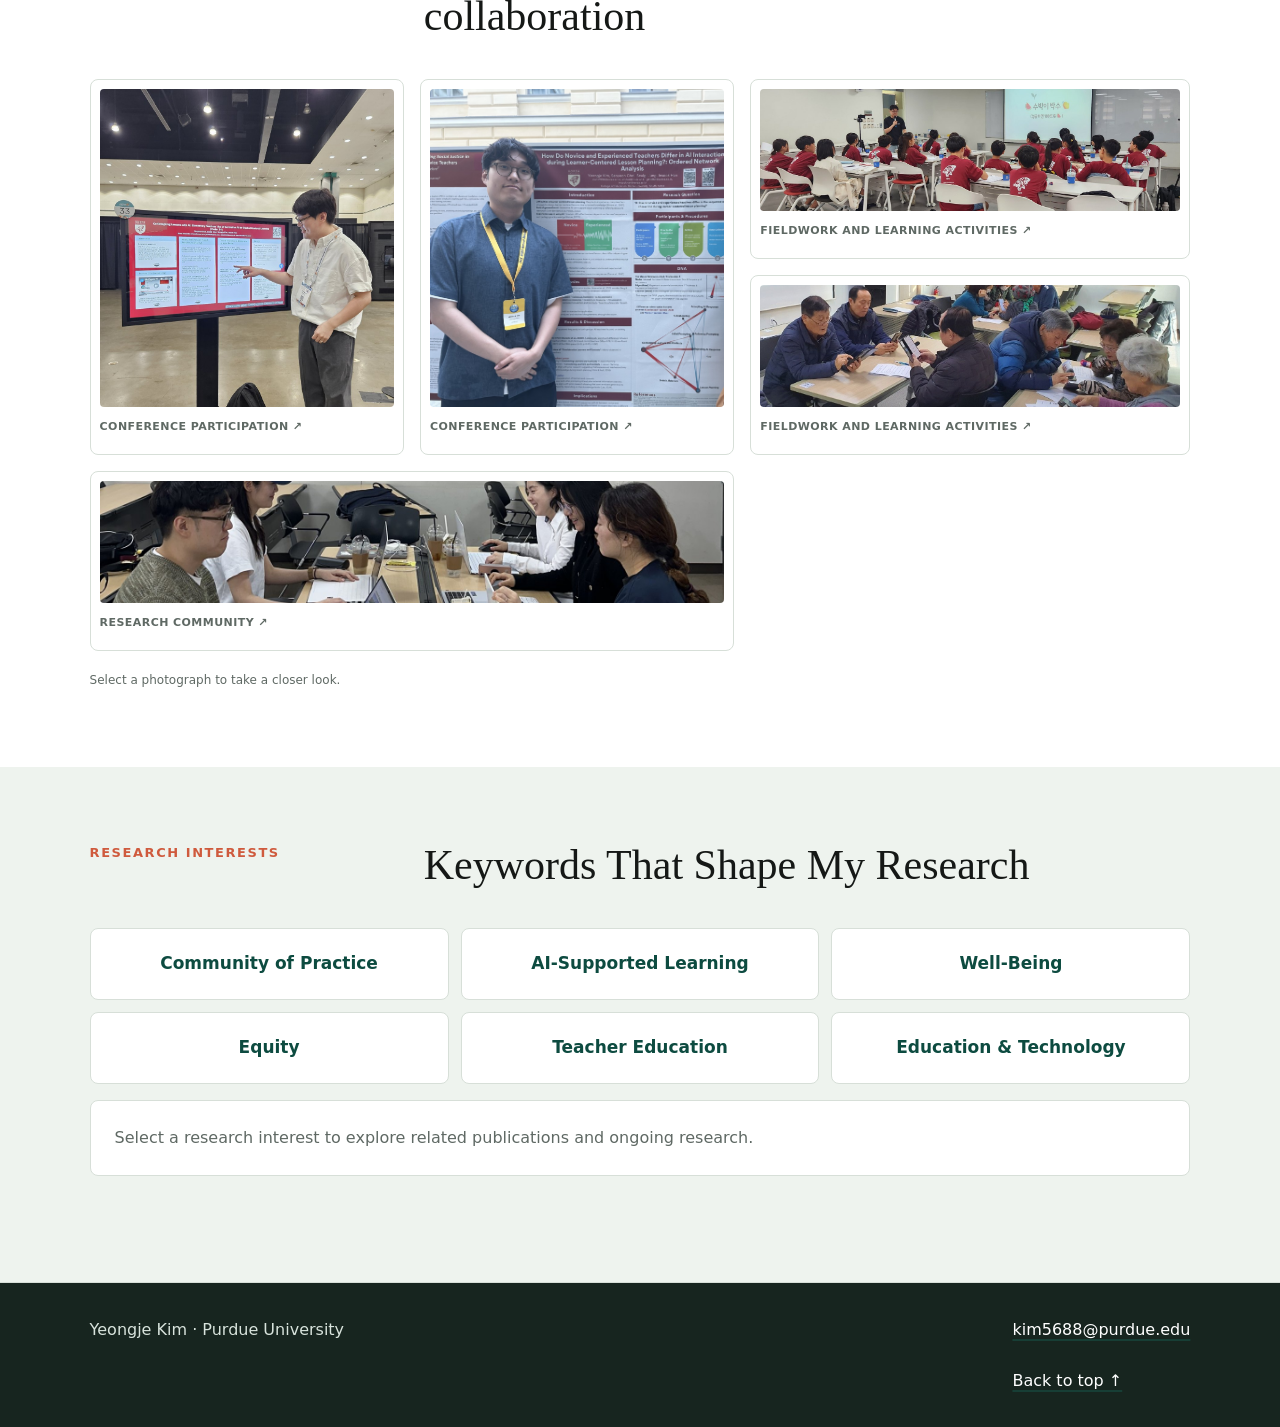
==== commit 0d2bde38: "Split portfolio into five pages and add research teaching and service statements" ====
--- a/index.html
+++ b/index.html
@@ -1,1275 +1,13 @@
 <!doctype html>
 <html lang="en"><head><meta charset="utf-8"><meta name="viewport" content="width=device-width, initial-scale=1">
-<title>Yeongje Kim</title><meta name="description" content="Yeong-je Kim, Ph.D. student at Purdue University. Research on AI-supported learning, communities of practice, teacher education, equity, and well-being."><meta name="theme-color" content="#176b5b">
-<style>:root {
-  color-scheme: light;
-  --bg: #f4f7f2;
-  --surface: #ffffff;
-  --surface-2: #eef3ee;
-  --ink: #151816;
-  --muted: #5f6964;
-  --line: #d7dfd8;
-  --green: #176b5b;
-  --green-dark: #0d4b40;
-  --coral: #cf5a3d;
-  --mustard: #b8871f;
-  --blue: #315f9f;
-  --shadow: 0 18px 50px rgba(19, 28, 23, 0.1);
-  --focus: 0 0 0 3px rgba(207, 90, 61, 0.28);
-}
-
-:root[data-theme="dark"] {
-  color-scheme: dark;
-  --bg: #151816;
-  --surface: #1f2421;
-  --surface-2: #252d28;
-  --ink: #f5f7f3;
-  --muted: #b7c2bb;
-  --line: #39433d;
-  --green: #6fc1aa;
-  --green-dark: #9bd9c8;
-  --coral: #f09775;
-  --mustard: #e2bd61;
-  --blue: #8fb5e8;
-  --shadow: 0 18px 50px rgba(0, 0, 0, 0.24);
-  --focus: 0 0 0 3px rgba(240, 151, 117, 0.35);
-}
-
-* {
-  box-sizing: border-box;
-}
-
-html {
-  scroll-behavior: smooth;
-}
-
-body {
-  margin: 0;
-  overflow-x: hidden;
-  background: var(--bg);
-  color: var(--ink);
-  font-family:
-    Inter, ui-sans-serif, system-ui, -apple-system, BlinkMacSystemFont, "Segoe UI",
-    "Noto Sans KR", sans-serif;
-  font-size: 16px;
-  line-height: 1.6;
-  letter-spacing: 0;
-}
-
-button,
-input {
-  font: inherit;
-}
-
-a {
-  color: inherit;
-  text-decoration-color: rgba(23, 107, 91, 0.36);
-  text-decoration-thickness: 2px;
-  text-underline-offset: 0.22em;
-}
-
-a:hover {
-  color: var(--green-dark);
-  text-decoration-color: var(--coral);
-}
-
-:focus-visible {
-  outline: none;
-  box-shadow: var(--focus);
-}
-
-#hero-canvas {
-  position: fixed;
-  inset: 0;
-  z-index: -1;
-  width: 100%;
-  height: 100%;
-  background: var(--bg);
-}
-
-:root[data-theme="dark"] #hero-canvas {
-  background: var(--bg);
-}
-
-.site-header {
-  position: sticky;
-  top: 0;
-  z-index: 20;
-  display: grid;
-  grid-template-columns: auto 1fr auto;
-  align-items: center;
-  gap: 24px;
-  padding: 14px 36px;
-  border-bottom: 1px solid transparent;
-  background: rgba(244, 247, 242, 0.82);
-  backdrop-filter: blur(16px);
-}
-
-:root[data-theme="dark"] .site-header {
-  background: rgba(21, 24, 22, 0.78);
-}
-
-.site-header.is-elevated {
-  border-bottom-color: var(--line);
-}
-
-.brand {
-  display: inline-flex;
-  align-items: center;
-  gap: 10px;
-  text-decoration: none;
-}
-
-.brand-mark {
-  display: inline-grid;
-  width: 38px;
-  height: 38px;
-  place-items: center;
-  border: 1px solid var(--ink);
-  border-radius: 8px;
-  color: var(--ink);
-  font-size: 13px;
-  font-weight: 800;
-}
-
-.brand-name {
-  font-weight: 800;
-}
-
-.nav {
-  display: flex;
-  min-width: 0;
-  justify-content: center;
-  gap: 22px;
-}
-
-.nav a {
-  color: var(--muted);
-  font-size: 14px;
-  font-weight: 700;
-  text-decoration: none;
-}
-
-.nav a:hover,
-.nav a.is-active {
-  color: var(--ink);
-}
-
-.icon-button {
-  display: inline-grid;
-  width: 40px;
-  height: 40px;
-  place-items: center;
-  border: 1px solid var(--line);
-  border-radius: 8px;
-  background: var(--surface);
-  color: var(--ink);
-  cursor: pointer;
-}
-
-.hero {
-  max-width: 100vw;
-  min-height: 78svh;
-  display: grid;
-  grid-template-columns: minmax(0, 1.18fr) minmax(240px, 0.42fr);
-  align-items: center;
-  gap: 30px;
-  padding: 96px 7vw 56px;
-}
-
-.hero-copy {
-  min-width: 0;
-  max-width: 890px;
-}
-
-.hero-visual,
-.section-heading,
-.intro-grid,
-.photo-grid,
-.research-visual,
-.cluster-grid,
-.publication-item,
-.presentation-item,
-.experience-item,
-.education-card {
-  min-width: 0;
-}
-
-.eyebrow {
-  margin: 0 0 14px;
-  color: var(--coral);
-  font-size: 13px;
-  font-weight: 800;
-  text-transform: uppercase;
-}
-
-h1,
-h2,
-h3,
-p {
-  overflow-wrap: anywhere;
-}
-
-h1 {
-  margin: 0;
-  font-family: Georgia, "Times New Roman", serif;
-  font-size: 84px;
-  line-height: 0.96;
-  font-weight: 500;
-  letter-spacing: 0;
-}
-
-.hero-role {
-  max-width: 780px;
-  margin: 22px 0 0;
-  color: var(--green-dark);
-  font-size: 22px;
-  font-weight: 750;
-}
-
-.hero-text {
-  max-width: 780px;
-  margin: 18px 0 0;
-  color: var(--muted);
-  font-size: 19px;
-}
-
-.hero-actions {
-  display: flex;
-  flex-wrap: wrap;
-  gap: 12px;
-  margin-top: 30px;
-}
-
-.primary-link,
-.secondary-link {
-  display: inline-flex;
-  align-items: center;
-  min-height: 44px;
-  padding: 0 16px;
-  border-radius: 8px;
-  font-weight: 800;
-  text-decoration: none;
-}
-
-.primary-link {
-  background: var(--ink);
-  color: var(--surface);
-}
-
-.primary-link:hover {
-  color: var(--surface);
-  background: var(--green-dark);
-}
-
-.secondary-link {
-  border: 1px solid var(--line);
-  background: rgba(255, 255, 255, 0.68);
-}
-
-:root[data-theme="dark"] .secondary-link {
-  background: rgba(31, 36, 33, 0.74);
-}
-
-.hero-visual {
-  display: grid;
-  gap: 10px;
-  align-self: center;
-}
-
-.portrait-frame {
-  display: grid;
-  gap: 10px;
-  padding: 12px;
-  border: 1px solid var(--line);
-  border-radius: 8px;
-  background: var(--surface);
-  box-shadow: var(--shadow);
-}
-
-:root[data-theme="dark"] .portrait-frame {
-  background: var(--surface);
-}
-
-.portrait-placeholder {
-  display: grid;
-  height: clamp(280px, 32vw, 390px);
-  place-items: center;
-  border: 1px dashed rgba(23, 107, 91, 0.42);
-  border-radius: 6px;
-  background:
-    linear-gradient(135deg, rgba(23, 107, 91, 0.1), transparent 36%),
-    linear-gradient(315deg, rgba(207, 90, 61, 0.12), transparent 42%),
-    var(--surface-2);
-}
-
-.portrait-placeholder span {
-  color: var(--green-dark);
-  font-family: Georgia, "Times New Roman", serif;
-  font-size: 54px;
-  line-height: 1;
-}
-
-.portrait-photo {
-  display: block;
-  width: 100%;
-  height: clamp(220px, 24vw, 300px);
-  border-radius: 6px;
-  object-fit: cover;
-  object-position: center;
-}
-
-.portrait-frame p,
-.photo-frame p {
-  margin: 0;
-  color: var(--muted);
-  font-size: 13px;
-  font-weight: 800;
-  text-transform: uppercase;
-}
-
-.hero-meta {
-  display: grid;
-  grid-template-columns: repeat(2, minmax(0, 1fr));
-  gap: 10px;
-}
-
-.stat-tile {
-  padding: 14px;
-  border: 1px solid var(--line);
-  border-radius: 8px;
-  background: var(--surface);
-  box-shadow: var(--shadow);
-}
-
-:root[data-theme="dark"] .stat-tile {
-  background: var(--surface);
-}
-
-.stat-tile strong {
-  display: block;
-  color: var(--green-dark);
-  font-size: 24px;
-  line-height: 1;
-}
-
-.stat-tile span {
-  display: block;
-  margin-top: 7px;
-  color: var(--muted);
-  font-size: 13px;
-  font-weight: 700;
-}
-
-.stat-tile small {
-  display: block;
-  margin-top: 8px;
-  color: var(--muted);
-  font-size: 12px;
-  font-weight: 650;
-  line-height: 1.35;
-}
-
-.stat-tile-featured {
-  grid-column: 1 / -1;
-  padding: 16px;
-}
-
-.stat-tile-featured strong {
-  font-size: 30px;
-}
-
-.stat-tile-featured span {
-  font-size: 14px;
-}
-
-.stat-tile-featured small {
-  max-width: 34rem;
-  font-size: 13px;
-  line-height: 1.45;
-}
-
-.section {
-  max-width: 100vw;
-  padding: 76px 7vw;
-  background: var(--surface);
-}
-
-.section:nth-of-type(even) {
-  background: var(--surface-2);
-}
-
-.section-heading {
-  display: grid;
-  grid-template-columns: minmax(180px, 0.28fr) minmax(0, 0.72fr);
-  gap: 36px;
-  align-items: start;
-  max-width: 1180px;
-  margin: 0 auto 34px;
-}
-
-.section-heading h2 {
-  margin: 0;
-  font-family: Georgia, "Times New Roman", serif;
-  font-size: 42px;
-  line-height: 1.08;
-  font-weight: 500;
-}
-
-.intro-grid {
-  display: grid;
-  grid-template-columns: minmax(0, 0.62fr) minmax(260px, 0.38fr);
-  gap: 32px;
-  max-width: 1180px;
-  margin: 0 auto;
-}
-
-.intro-grid p {
-  margin: 0;
-  color: var(--muted);
-  font-size: 19px;
-}
-
-.interest-cloud {
-  display: flex;
-  flex-wrap: wrap;
-  align-content: start;
-  gap: 8px;
-}
-
-.photo-grid {
-  display: grid;
-  grid-template-columns: minmax(0, 1.15fr) repeat(2, minmax(0, 0.85fr));
-  grid-auto-rows: 210px;
-  gap: 14px;
-  max-width: 1080px;
-  margin: 0 auto;
-}
-
-.photo-frame {
-  display: grid;
-  grid-template-rows: minmax(0, 1fr) auto;
-  gap: 10px;
-  padding: 10px;
-  border: 1px solid var(--line);
-  border-radius: 8px;
-  background: var(--surface);
-}
-
-.photo-frame-large {
-  grid-row: span 2;
-}
-
-.photo-frame-wide {
-  grid-column: span 2;
-}
-
-.photo-media {
-  display: block;
-  min-width: 0;
-  min-height: 0;
-  width: 100%;
-  height: 100%;
-  border-radius: 6px;
-  overflow: hidden;
-}
-
-.photo-image,
-.photo-duo img {
-  width: 100%;
-  height: 100%;
-  object-fit: cover;
-}
-
-.photo-duo {
-  display: grid;
-  gap: 6px;
-}
-
-.conference-duo {
-  grid-template-columns: minmax(0, 0.95fr) minmax(0, 1.05fr);
-}
-
-.conference-duo img:first-child {
-  object-position: 48% center;
-}
-
-.conference-duo img:last-child {
-  object-position: 58% center;
-}
-
-.fieldwork-duo {
-  grid-template-columns: repeat(2, minmax(0, 1fr));
-}
-
-.fieldwork-duo img {
-  background: var(--surface-2);
-  object-fit: contain;
-  object-position: center;
-}
-
-.photo-placeholder {
-  display: grid;
-  min-height: 190px;
-  aspect-ratio: 4 / 3;
-  place-items: center;
-  border: 1px dashed rgba(49, 95, 159, 0.38);
-  border-radius: 6px;
-  background:
-    linear-gradient(135deg, rgba(49, 95, 159, 0.1), transparent 38%),
-    linear-gradient(315deg, rgba(184, 135, 31, 0.12), transparent 44%),
-    var(--surface-2);
-}
-
-.photo-frame-large .photo-placeholder {
-  min-height: 390px;
-}
-
-.photo-placeholder span {
-  color: var(--green-dark);
-  font-size: 13px;
-  font-weight: 850;
-  text-transform: uppercase;
-}
-
-.tag,
-.filter-button {
-  display: inline-flex;
-  align-items: center;
-  min-height: 30px;
-  padding: 5px 9px;
-  border: 1px solid var(--line);
-  border-radius: 6px;
-  background: var(--surface);
-  color: var(--muted);
-  font-size: 13px;
-  font-weight: 750;
-}
-
-.tag[data-tone="green"] {
-  border-color: rgba(23, 107, 91, 0.25);
-  color: var(--green-dark);
-}
-
-.tag[data-tone="coral"] {
-  border-color: rgba(207, 90, 61, 0.32);
-  color: var(--coral);
-}
-
-.tag[data-tone="blue"] {
-  border-color: rgba(49, 95, 159, 0.3);
-  color: var(--blue);
-}
-
-.cluster-grid {
-  counter-reset: research-question;
-  display: grid;
-  grid-template-columns: repeat(2, minmax(0, 1fr));
-  gap: 16px;
-  max-width: 1180px;
-  margin: 0 auto;
-}
-
-.research-visual {
-  display: grid;
-  grid-template-columns: minmax(220px, 0.8fr) repeat(2, minmax(0, 1fr));
-  gap: 14px;
-  max-width: 1180px;
-  margin: 0 auto 18px;
-  padding: 16px;
-  border: 1px solid var(--line);
-  border-radius: 8px;
-  background: var(--surface);
-  background: color-mix(in srgb, var(--surface) 88%, var(--green) 12%);
-}
-
-.research-core,
-.research-lane {
-  display: grid;
-  gap: 8px;
-  align-content: center;
-}
-
-.research-core {
-  padding: 18px;
-  border: 1px solid rgba(23, 107, 91, 0.25);
-  border-radius: 8px;
-  background: var(--surface);
-}
-
-.research-core span {
-  color: var(--coral);
-  font-size: 12px;
-  font-weight: 850;
-  text-transform: uppercase;
-}
-
-.research-core strong {
-  color: var(--green-dark);
-  font-family: Georgia, "Times New Roman", serif;
-  font-size: 24px;
-  line-height: 1.12;
-  font-weight: 500;
-}
-
-.research-lane span {
-  display: block;
-  padding: 11px 12px;
-  border: 1px solid var(--line);
-  border-left: 4px solid var(--coral);
-  border-radius: 8px;
-  background: var(--surface);
-  color: var(--ink);
-  font-size: 14px;
-  font-weight: 800;
-}
-
-.cluster-card,
-.publication-item,
-.experience-item,
-.education-card,
-.presentation-item {
-  border: 1px solid var(--line);
-  border-radius: 8px;
-  background: var(--surface);
-  box-shadow: 0 1px 0 rgba(20, 24, 22, 0.03);
-}
-
-.cluster-card {
-  position: relative;
-  display: grid;
-  gap: 16px;
-  padding: 22px;
-  overflow: hidden;
-}
-
-
-
-.cluster-card h3,
-.publication-item h3,
-.experience-item h3,
-.education-card h3,
-.presentation-item h3,
-.subsection h3 {
-  margin: 0;
-  font-size: 20px;
-  line-height: 1.25;
-}
-
-.cluster-kicker {
-  color: var(--mustard);
-  font-size: 12px;
-  font-weight: 850;
-  text-transform: uppercase;
-}
-
-.cluster-card p,
-.publication-item p,
-.experience-item p,
-.presentation-item p,
-.education-card p {
-  margin: 0;
-  color: var(--muted);
-}
-
-.cluster-output {
-  margin: 0;
-  padding-left: 18px;
-  color: var(--muted);
-}
-
-.cluster-output li + li {
-  margin-top: 4px;
-}
-
-details {
-  border-top: 1px solid var(--line);
-  padding-top: 12px;
-}
-
-summary {
-  color: var(--green-dark);
-  cursor: pointer;
-  font-size: 14px;
-  font-weight: 850;
-}
-
-.workbench {
-  background: var(--bg);
-}
-
-.toolbar {
-  display: flex;
-  flex-wrap: wrap;
-  gap: 14px;
-  align-items: end;
-  max-width: 1180px;
-  margin: 0 auto 18px;
-}
-
-.search-box {
-  display: grid;
-  gap: 6px;
-  min-width: 260px;
-}
-
-.search-box span {
-  color: var(--muted);
-  font-size: 12px;
-  font-weight: 800;
-  text-transform: uppercase;
-}
-
-.search-box input {
-  width: 100%;
-  min-height: 42px;
-  border: 1px solid var(--line);
-  border-radius: 8px;
-  background: var(--surface);
-  color: var(--ink);
-  padding: 0 12px;
-}
-
-.segmented {
-  display: flex;
-  flex-wrap: wrap;
-  gap: 8px;
-}
-
-.filter-button {
-  min-height: 42px;
-  cursor: pointer;
-}
-
-.filter-button.is-active {
-  border-color: var(--green-dark);
-  background: var(--green-dark);
-  color: var(--surface);
-}
-
-.publication-list,
-.timeline-list,
-.experience-list,
-.education-layout {
-  display: grid;
-  gap: 14px;
-  max-width: 1180px;
-  margin: 0 auto;
-}
-
-.publication-item {
-  display: grid;
-  grid-template-columns: 120px minmax(0, 1fr);
-  gap: 18px;
-  padding: 20px;
-}
-
-.publication-year {
-  color: var(--green-dark);
-  font-size: 22px;
-  font-weight: 850;
-}
-
-.citation {
-  display: grid;
-  gap: 8px;
-}
-
-.citation-meta {
-  color: var(--muted);
-  font-size: 14px;
-}
-
-.self-author {
-  color: var(--green-dark);
-  font-weight: 900;
-}
-
-.korean-line {
-  color: var(--green-dark);
-  font-size: 14px;
-  font-weight: 700;
-}
-
-.doi {
-  width: fit-content;
-  color: var(--blue);
-  font-size: 14px;
-  font-weight: 750;
-}
-
-.card-tags {
-  display: flex;
-  flex-wrap: wrap;
-  gap: 6px;
-}
-
-.subsection {
-  max-width: 1180px;
-  margin: 34px auto 0;
-}
-
-.subsection h3 {
-  margin-bottom: 14px;
-}
-
-.compact .publication-item {
-  grid-template-columns: 120px minmax(0, 1fr);
-}
-
-.presentation-item {
-  display: grid;
-  grid-template-columns: 150px minmax(0, 1fr);
-  gap: 18px;
-  padding: 18px 20px;
-}
-
-.presentation-date {
-  color: var(--coral);
-  font-size: 14px;
-  font-weight: 850;
-}
-
-.presentation-type {
-  display: block;
-  margin-top: 4px;
-  color: var(--muted);
-  font-size: 12px;
-  font-weight: 800;
-  text-transform: uppercase;
-}
-
-.experience-list {
-  grid-template-columns: repeat(2, minmax(0, 1fr));
-}
-
-.experience-item {
-  display: grid;
-  gap: 14px;
-  padding: 22px;
-}
-
-.experience-top {
-  display: grid;
-  gap: 8px;
-}
-
-.period {
-  color: var(--coral);
-  font-size: 13px;
-  font-weight: 850;
-}
-
-.organization {
-  color: var(--muted);
-  font-size: 14px;
-  font-weight: 750;
-}
-
-.education-layout {
-  grid-template-columns: minmax(0, 0.9fr) minmax(0, 1.1fr);
-}
-
-.education-card {
-  padding: 22px;
-}
-
-.edu-entry + .edu-entry,
-.award-entry + .award-entry {
-  margin-top: 18px;
-  padding-top: 18px;
-  border-top: 1px solid var(--line);
-}
-
-.edu-degree {
-  margin: 14px 0 4px;
-  font-weight: 850;
-}
-
-.credential-list {
-  margin: 12px 0 0;
-  padding-left: 18px;
-  color: var(--muted);
-}
-
-.skill-row {
-  display: flex;
-  flex-wrap: wrap;
-  gap: 7px;
-  margin-top: 18px;
-}
-
-.footer {
-  padding: 34px 7vw;
-  border-top: 1px solid var(--line);
-  background: var(--ink);
-  color: var(--surface);
-}
-
-.footer p {
-  max-width: 1180px;
-  margin: 0 auto;
-  color: rgba(255, 255, 255, 0.76);
-}
-
-.footer a {
-  color: #ffffff;
-}
-
-@media (max-width: 980px) {
-  .site-header {
-    grid-template-columns: auto auto;
-    gap: 14px;
-    padding: 12px 20px;
-  }
-
-  .nav {
-    order: 3;
-    grid-column: 1 / -1;
-    justify-content: flex-start;
-    gap: 14px;
-    overflow-x: auto;
-    padding-bottom: 2px;
-  }
-
-  .hero {
-    grid-template-columns: 1fr;
-    padding: 82px 24px 46px;
-  }
-
-  .hero-visual {
-    grid-template-columns: minmax(190px, 0.48fr) minmax(0, 1fr);
-    align-items: start;
-  }
-
-  h1 {
-    font-size: 54px;
-  }
-
-  .hero-role {
-    font-size: 19px;
-  }
-
-  .hero-text,
-  .intro-grid p {
-    font-size: 17px;
-  }
-
-  .hero-meta {
-    grid-template-columns: repeat(2, minmax(0, 1fr));
-  }
-
-  .section {
-    padding: 58px 24px;
-  }
-
-  .section-heading,
-  .intro-grid,
-  .photo-grid,
-  .research-visual,
-  .cluster-grid,
-  .experience-list,
-  .education-layout {
-    grid-template-columns: 1fr;
-  }
-
-  .photo-frame-large {
-    grid-row: auto;
-  }
-
-  .photo-frame-wide {
-    grid-column: auto;
-  }
-
-  .photo-frame-large .photo-placeholder,
-  .portrait-placeholder {
-    min-height: 220px;
-  }
-
-  .portrait-placeholder,
-  .portrait-photo {
-    height: clamp(190px, 28vw, 260px);
-  }
-
-  .section-heading h2 {
-    font-size: 34px;
-  }
-}
-
-@media (max-width: 640px) {
-  #hero-canvas {
-    opacity: 0.46;
-  }
-
-  .brand-name {
-    display: none;
-  }
-
-  .nav a {
-    font-size: 13px;
-    white-space: nowrap;
-  }
-
-  h1 {
-    font-size: 42px;
-  }
-
-  .hero-role,
-  .hero-text {
-    max-width: 20rem;
-  }
-
-  .hero-role {
-    font-size: 17px;
-  }
-
-  .hero-meta {
-    grid-template-columns: 1fr;
-  }
-
-  .hero-visual {
-    grid-template-columns: 1fr;
-  }
-
-  .portrait-placeholder,
-  .portrait-photo {
-    height: min(300px, 78vw);
-  }
-
-  .photo-grid {
-    grid-auto-rows: auto;
-  }
-
-  .photo-media {
-    height: auto;
-  }
-
-  .photo-duo img {
-    height: auto;
-  }
-
-  .conference-duo,
-  .fieldwork-duo {
-    grid-template-columns: 1fr;
-  }
-
-  .photo-duo img,
-  .photo-image {
-    aspect-ratio: 16 / 10;
-  }
-
-  .conference-duo img {
-    aspect-ratio: 4 / 3;
-  }
-
-  .toolbar {
-    align-items: stretch;
-  }
-
-  .search-box,
-  .segmented,
-  .filter-button {
-    width: 100%;
-  }
-
-  .publication-item,
-  .compact .publication-item,
-  .presentation-item {
-    grid-template-columns: 1fr;
-    gap: 8px;
-  }
-
-  .publication-year {
-    font-size: 18px;
-  }
-}
-
-@media (prefers-reduced-motion: reduce) {
-  html {
-    scroll-behavior: auto;
-  }
-
-  *,
-  *::before,
-  *::after {
-    animation-duration: 0.01ms !important;
-    animation-iteration-count: 1 !important;
-    transition-duration: 0.01ms !important;
-  }
-}
-
-
-.hero{position:relative;max-width:1440px;margin:auto;grid-template-columns:minmax(0,1fr) 320px;min-height:720px;padding-top:80px;padding-bottom:80px;gap:7vw}.hero-copy{max-width:740px}.hero-role{font-size:20px}.hero h1{font-size:clamp(58px,6.4vw,92px);letter-spacing:-.045em}.hero-text{max-width:640px;line-height:1.8}.hero .eyebrow{max-width:600px;letter-spacing:.12em}.portrait-frame{transform:rotate(2deg);padding:12px 12px 16px}.portrait-photo{height:310px;object-position:center 35%}.portrait-frame p{padding-top:4px;font-size:11px;letter-spacing:.12em}.hero-meta{margin-top:12px}.stat-tile{box-shadow:none}.brand-mark{background:var(--green-dark);color:var(--surface);border-color:var(--green-dark)}.site-header{gap:16px}.nav{gap:18px}.brand-name{font-size:14px}.brand small{display:block;color:var(--muted);font-size:10px;font-weight:500;letter-spacing:.06em}.section{scroll-margin-top:88px}.section-heading{margin-bottom:40px}.section-heading .eyebrow{letter-spacing:.12em}.result-count{max-width:1180px;margin:0 auto 18px;color:var(--muted);font-size:13px}.toolbar{align-items:flex-end}.search-box{flex:1;min-width:220px}.segmented{flex-basis:100%;margin-top:4px}.year-box{display:grid;gap:6px;min-width:150px}.year-box>span{color:var(--muted);font-size:12px;font-weight:800;text-transform:uppercase}select{font:inherit;min-height:42px;padding:0 36px 0 12px;border:1px solid var(--line);border-radius:8px;background:var(--surface);color:var(--ink)}.entry-type{display:block;font-size:11px;color:var(--muted);line-height:1.5;margin-top:8px;text-transform:uppercase;letter-spacing:.04em}.citation .full-citation{font-size:14px;line-height:1.85}.publication-item h3{font-size:20px;line-height:1.45}.publication-item{padding:24px;box-shadow:none}.entry[hidden]{display:none}.copy-button{justify-self:start;border:0;border-bottom:1px solid var(--line);background:none;color:var(--green-dark);font-size:12px;font-weight:750;cursor:pointer;padding:6px 0}.copy-button:hover{border-color:var(--green)}.empty-state{border:1px dashed var(--line);padding:28px;text-align:center;border-radius:8px;color:var(--muted)}.empty-state[hidden]{display:none}.cluster-card{display:flex;flex-direction:column;gap:16px;padding:28px}.cluster-card::before{font-family:Georgia,serif;font-size:18px;background:var(--surface-2);color:var(--green-dark)}.cluster-card h3{font-size:23px;line-height:1.35;margin-top:8px}.cluster-card details{margin-top:auto}.project-authors{font-size:12px}.cluster-output{line-height:1.85}.cluster-card details ul{padding-top:14px}.gallery-grid{display:grid;grid-template-columns:1fr 1fr 1fr;grid-template-rows:230px 230px;gap:16px;max-width:1180px;margin:auto}.gallery-photo{position:relative;overflow:hidden;display:flex;flex-direction:column;min-width:0;margin:0;padding:9px;border:1px solid var(--line);background:var(--surface);border-radius:8px;text-align:left;cursor:zoom-in;transition:transform .2s}.gallery-photo:hover{transform:translateY(-4px)}.gallery-photo img{width:100%;height:calc(100% - 38px);min-height:0;object-fit:cover;border-radius:4px}.gallery-photo>span{display:flex;justify-content:space-between;align-items:center;height:38px;color:var(--muted);font-size:11px;font-weight:800;letter-spacing:.04em;text-transform:uppercase}.gallery-photo.tall{grid-row:span 2}.gallery-photo.tall img{object-position:center 30%}.gallery-photo.wide{grid-column:span 1}.gallery-grid{grid-template-columns:1fr 1fr 1.4fr;grid-template-rows:180px 180px 180px}.gallery-photo.tall{grid-row:span 2}.gallery-photo.wide{grid-column:span 2}.education-layout{align-items:start}.education-card h3{margin-bottom:20px}.education-card .edu-degree{color:var(--ink);margin-bottom:8px}.education-card .award-entry p+p{font-size:14px;margin-top:8px}.skill-group{padding-top:16px}.skill-group h4{font-size:13px;margin:0 0 6px;color:var(--green-dark)}.skill-group p{font-size:14px}.education-card .credential-list{margin-bottom:18px}.footer{background:#17251f;color:#fff}.footer p{color:#d8e3dc}.footer-inner{display:flex;justify-content:space-between;gap:24px;flex-wrap:wrap;max-width:1180px;margin:auto}.footer-inner p{margin:0}.footer .copy-button{color:#d8e3dc}.skip-link{position:fixed;top:-80px;left:16px;padding:12px;background:var(--ink);color:var(--surface);z-index:100}.skip-link:focus{top:10px}.scroll-progress{position:fixed;top:0;left:0;height:3px;width:0;background:var(--coral);z-index:40}.lightbox{border:1px solid var(--line);background:var(--surface);color:var(--ink);border-radius:12px;max-width:92vw;padding:18px}.lightbox::backdrop{background:rgba(8,17,13,.85);backdrop-filter:blur(6px)}.lightbox img{display:block;max-height:78vh;max-width:85vw;object-fit:contain;margin:auto}.lightbox footer{display:flex;justify-content:space-between;align-items:center;gap:25px;margin-top:12px}.lightbox p{margin:0;font-size:14px}.lightbox button{cursor:pointer}.toast{position:fixed;bottom:24px;left:50%;transform:translateX(-50%) translateY(150%);background:var(--ink);color:var(--surface);padding:10px 20px;border-radius:30px;z-index:70;font-size:13px;transition:transform .2s;box-shadow:var(--shadow)}.toast.visible{transform:translateX(-50%) translateY(0)}.back-top{position:fixed;right:22px;bottom:22px;border:1px solid var(--line);border-radius:50%;width:44px;height:44px;display:grid;place-items:center;background:var(--surface);color:var(--ink);text-decoration:none;z-index:15}.citation-fallback{display:block;width:100%;min-height:100px;background:var(--surface);color:var(--ink);font:inherit;border:1px solid var(--line)}.hero-accent{height:1px;background:var(--line);margin:34px 0 20px;max-width:460px}.hero-note{font-size:12px;color:var(--muted);letter-spacing:.03em}.intro-grid .interest-cloud{gap:10px}.tag{cursor:default}.portrait-frame{position:relative}.theme-label{font-size:19px}.education-wide{grid-column:1/-1}.education-row{display:grid;grid-template-columns:repeat(3,minmax(0,1fr));gap:30px}.education-row .edu-entry+.edu-entry{margin:0;padding:0;border:0}.education-row .edu-degree{font-size:17px}.filter-button{width:auto;transition:background .15s,color .15s}.filter-button:focus-visible,summary:focus-visible,.gallery-photo:focus-visible{outline:2px solid var(--coral);outline-offset:4px}.photo-note{max-width:1180px;margin:20px auto 0;font-size:12px;color:var(--muted)}
-@media(min-width:1400px){.section{padding-left:calc((100vw - 1180px)/2);padding-right:calc((100vw - 1180px)/2)}}
-@media(max-width:980px){.hero{grid-template-columns:1fr;min-height:auto;padding:65px 24px;gap:44px}.hero-visual{grid-template-columns:260px 1fr;gap:24px;align-items:center}.portrait-photo{height:270px}.gallery-grid{grid-template-columns:1fr 1fr;grid-template-rows:300px 230px 230px}.gallery-photo.tall{grid-row:auto}.gallery-photo.wide{grid-column:span 2}.education-row{grid-template-columns:1fr}.education-row .edu-entry+.edu-entry{padding-top:20px;border-top:1px solid var(--line)}.section{scroll-margin-top:130px}.brand-name{display:block}.brand small{display:none}.icon-button{justify-self:end}.section-heading{gap:10px}}
-@media(max-width:640px){.hero h1{font-size:58px}.hero-visual{grid-template-columns:1fr}.portrait-frame{max-width:320px;width:100%;margin:auto}.hero-meta{grid-template-columns:repeat(2,minmax(0,1fr));width:100%;max-width:420px;margin:auto}.hero-role,.hero-text{max-width:none}.hero-text{font-size:17px}.hero .eyebrow{font-size:11px}.hero{padding-top:48px}.gallery-grid{grid-template-columns:1fr 1fr;grid-template-rows:270px 190px 200px;gap:10px}.gallery-photo.wide{grid-column:span 2}.gallery-photo>span{font-size:9px}.publication-item{padding:18px}.publication-item h3{font-size:18px}.entry-type{display:inline;font-size:10px;margin-left:12px}.segmented{width:100%;gap:6px}.filter-button{min-height:36px;font-size:11px;padding:5px 8px}.search-box{width:100%;flex-basis:100%}.year-box{width:100%}.section{padding:50px 20px}.section-heading h2{font-size:32px}.cluster-card{padding:22px}.lightbox img{max-width:80vw}.site-header{padding:10px 20px}.footer-inner{gap:18px}.footer p{font-size:13px}.back-top{right:12px;bottom:12px}.toast{max-width:80vw;text-align:center}.experience-item{padding:20px}}
-@media print{.site-header,.toolbar,.copy-button,.gallery-grid,.visual-band,.back-top,.scroll-progress,#hero-canvas,.hero-actions,.toast,dialog,.photo-note{display:none!important}body{font-size:10pt;background:white;color:black}.hero,.section{display:block;padding:16px 0;min-height:0}.hero h1{font-size:30pt}.hero-visual{display:none}.section-heading{display:block;margin:14px 0}.section-heading h2{font-size:20pt}.section-heading .eyebrow{display:none}.publication-item,.experience-item,.cluster-card,.education-card{break-inside:avoid;box-shadow:none;margin-bottom:10px}.education-layout,.experience-list,.cluster-grid{display:block}.entry[hidden]{display:grid}.footer{background:white;color:black}.footer p,.footer a{color:black}details>*{display:block}main{max-width:100%}}
-
-
-.topic-explorer{max-width:1180px;margin:0 auto 30px}.topic-options{display:grid;grid-template-columns:repeat(3,minmax(0,1fr));gap:12px}.topic-choice{min-height:72px;padding:18px;border:1px solid var(--line);border-radius:8px;background:var(--surface);color:var(--green-dark);font:inherit;font-size:17px;font-weight:750;cursor:pointer;text-align:center;line-height:1.4}.topic-choice:hover,.topic-choice[aria-pressed="true"]{border-color:var(--green-dark);background:var(--green-dark);color:var(--surface)}.topic-choice:focus-visible{outline:3px solid var(--coral);outline-offset:3px}.topic-results{margin-top:16px;padding:24px;border:1px solid var(--line);border-radius:8px;background:var(--surface)}.topic-instruction{margin:0;color:var(--muted)}.topic-results h3{margin:0 0 16px;font-size:23px}.topic-related-grid{display:grid;grid-template-columns:1fr 1fr;gap:28px}.topic-related-grid h4{margin:0 0 12px;color:var(--green-dark)}.topic-related-grid ul{margin:0;padding-left:18px}.topic-related-grid li+li{margin-top:12px}.topic-related-grid a{font-size:14px;line-height:1.6}.topic-related-grid small{display:block;font-size:11px;color:var(--muted);margin-top:3px}.topic-related-grid p{font-size:14px;color:var(--muted)}.ongoing-project::before{display:none}.ongoing-projects{counter-reset:research-question}.hero .eyebrow{font-size:12px;line-height:1.9;letter-spacing:.05em}.entry,.ongoing-project{scroll-margin-top:135px}#service{scroll-margin-top:130px}
-@media(max-width:640px){.topic-options{grid-template-columns:repeat(2,minmax(0,1fr));gap:9px}.topic-choice{font-size:14px;padding:12px;min-height:76px}.topic-related-grid{grid-template-columns:1fr;gap:24px}.topic-results{padding:18px}}
-</style></head><body>
+<title>Home | Yeongje Kim</title><meta name="description" content="Yeong-je Kim, Ph.D. student at Purdue University. Research on AI-supported learning, communities of practice, teacher education, equity, and well-being."><meta name="theme-color" content="#176b5b">
+<link rel="stylesheet" href="styles.css"></head><body>
 <a class="skip-link" href="#main">Skip to content</a><div class="scroll-progress" aria-hidden="true"></div><canvas id="hero-canvas" aria-hidden="true"></canvas>
-<header class="site-header" data-elevate><a class="brand" href="#top"><span class="brand-mark">YK</span><span class="brand-name">Yeongje Kim</span></a><nav class="nav" aria-label="Primary navigation"><a href="#research">Research</a><a href="#ongoing-research">Ongoing Research</a><a href="#publications">Publications</a><a href="#presentations">Presentations</a><a href="#experience">Experience</a><a href="#service">Service</a><a href="#education">Credentials</a></nav><button class="icon-button" id="theme-toggle" aria-label="Switch to dark theme" aria-pressed="false" type="button"><span class="theme-label" aria-hidden="true">◐</span></button></header>
-<main id="main"><section class="hero" id="top" aria-labelledby="hero-title"><div class="hero-copy"><p class="eyebrow">Community of Practice · AI-Supported Learning · Well-Being · Equity · Teacher Education · Education &amp; Technology</p><h1 id="hero-title">Yeongje Kim</h1><p class="hero-role">Ph.D. Student, Curriculum and Instruction – Learning Design and Technology, Purdue University</p><p class="hero-text">My research, grounded in situated learning and Communities of Practice, explores how technologies such as AI support learning across teacher education, older adult education, and multicultural education. As a doctoral student beginning this journey, I enjoy growing through collaboration and moving toward fuller participation in the educational research community.</p><div class="hero-actions"><a class="primary-link" href="#publications">View research</a><a class="secondary-link" href="mailto:kim5688@purdue.edu">Email</a><a class="secondary-link" href="[data-uri]" download="CV_Yeongje_Kim.docx">Download CV ↓</a></div><div class="hero-accent"></div><p class="hero-note"></p></div><div class="hero-visual"><div class="portrait-frame"><img class="portrait-photo" src="[data-uri]